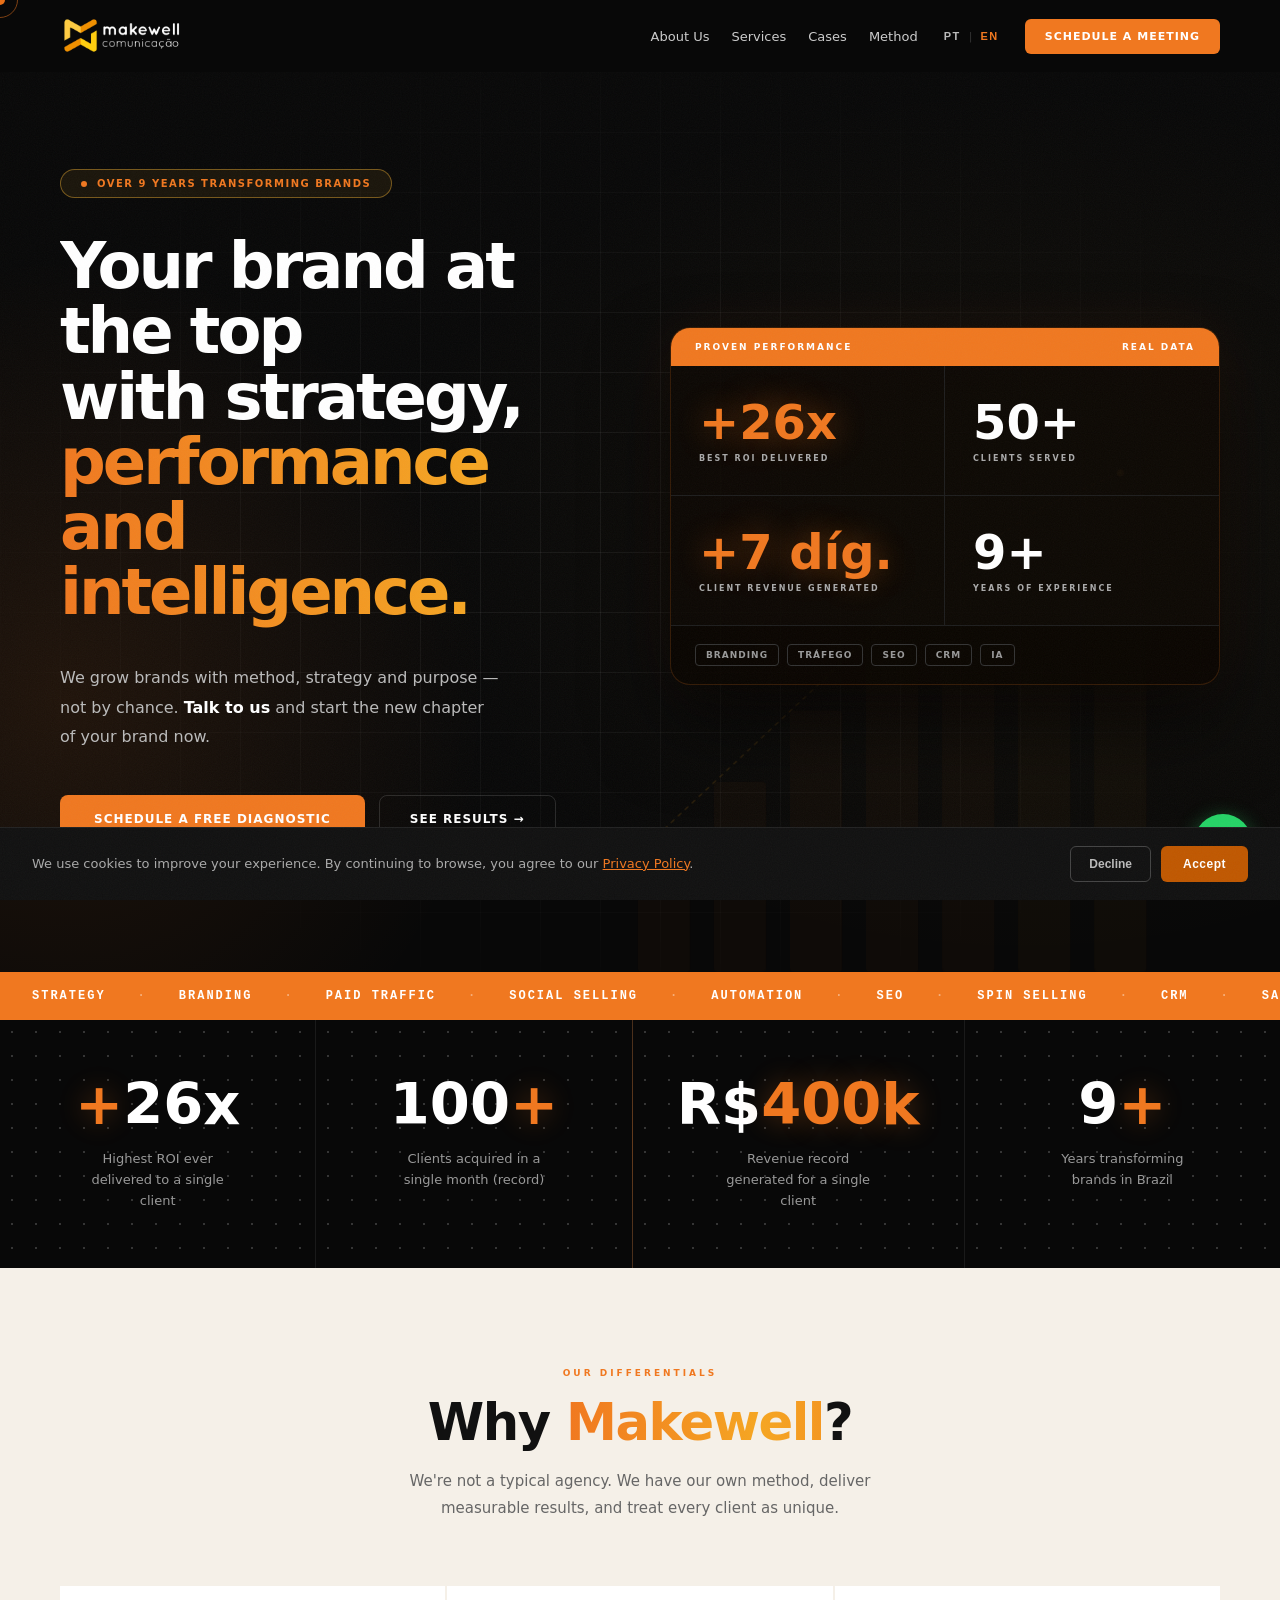
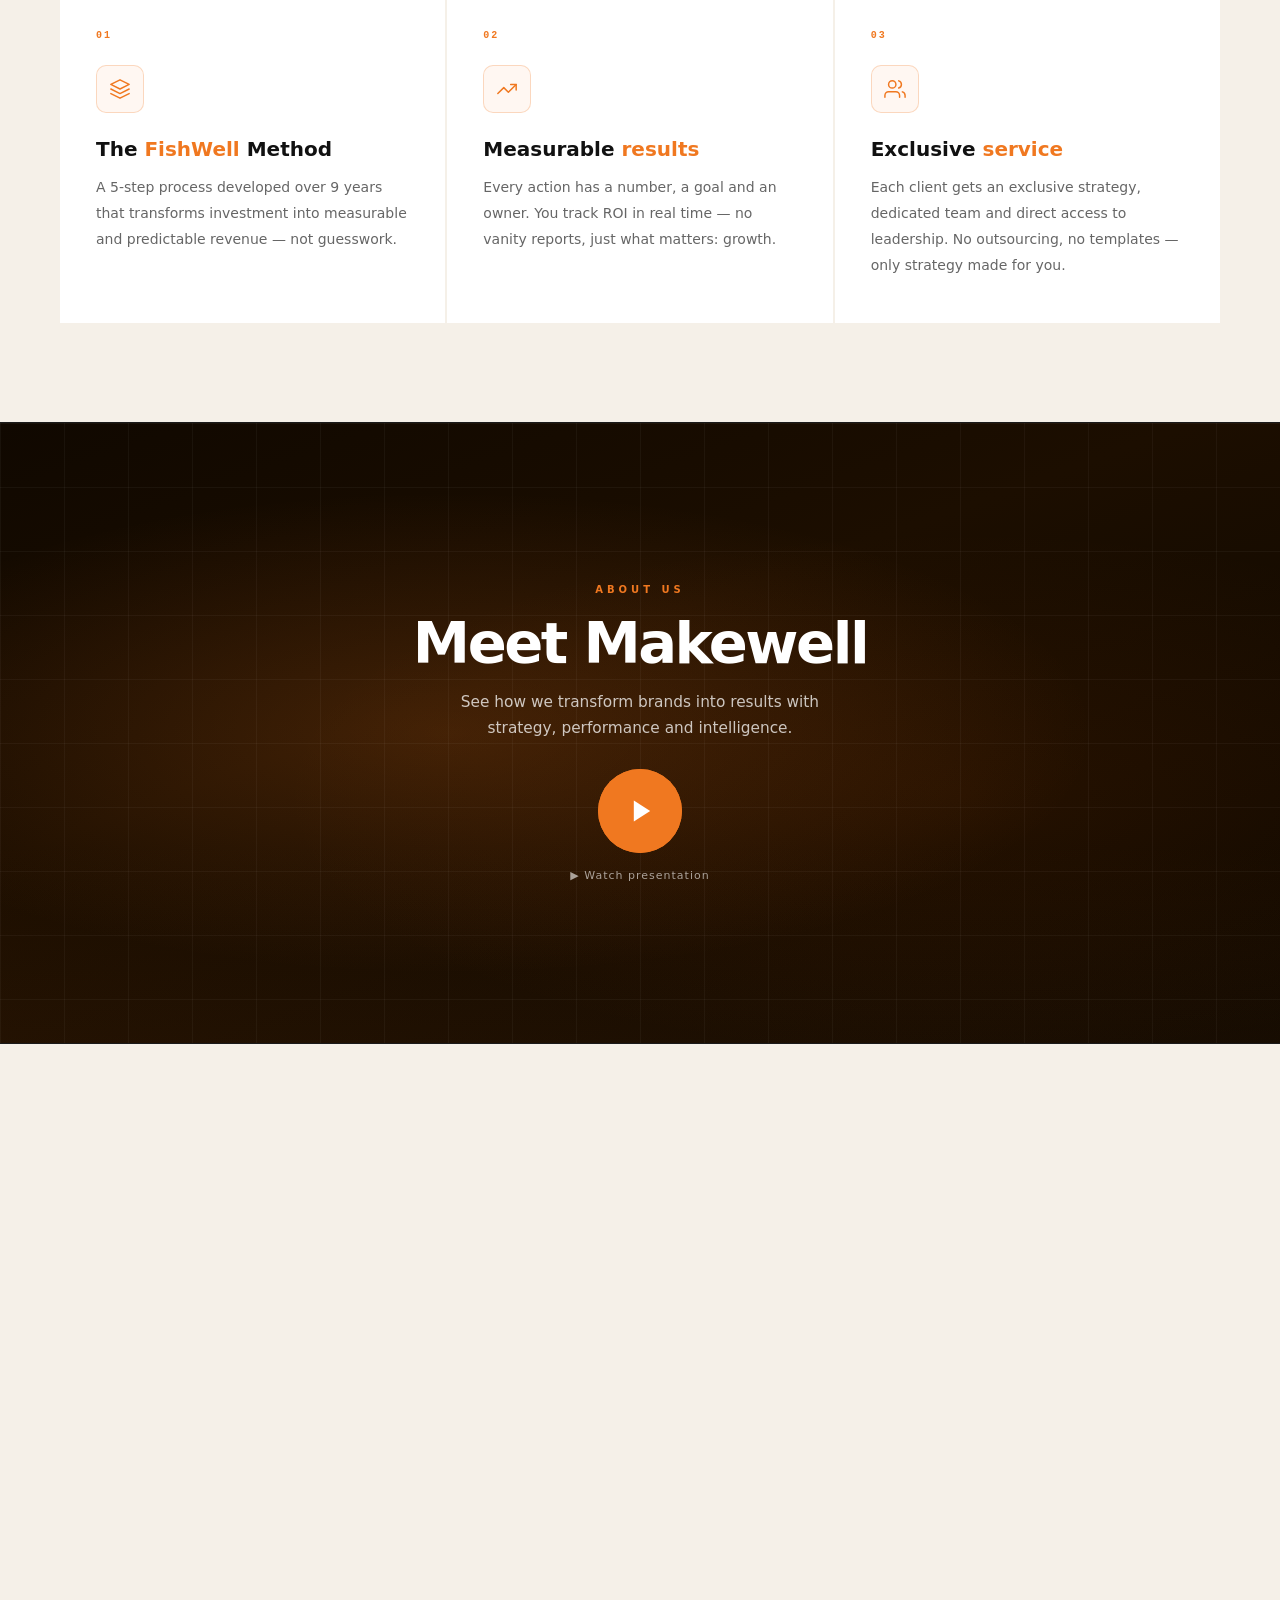
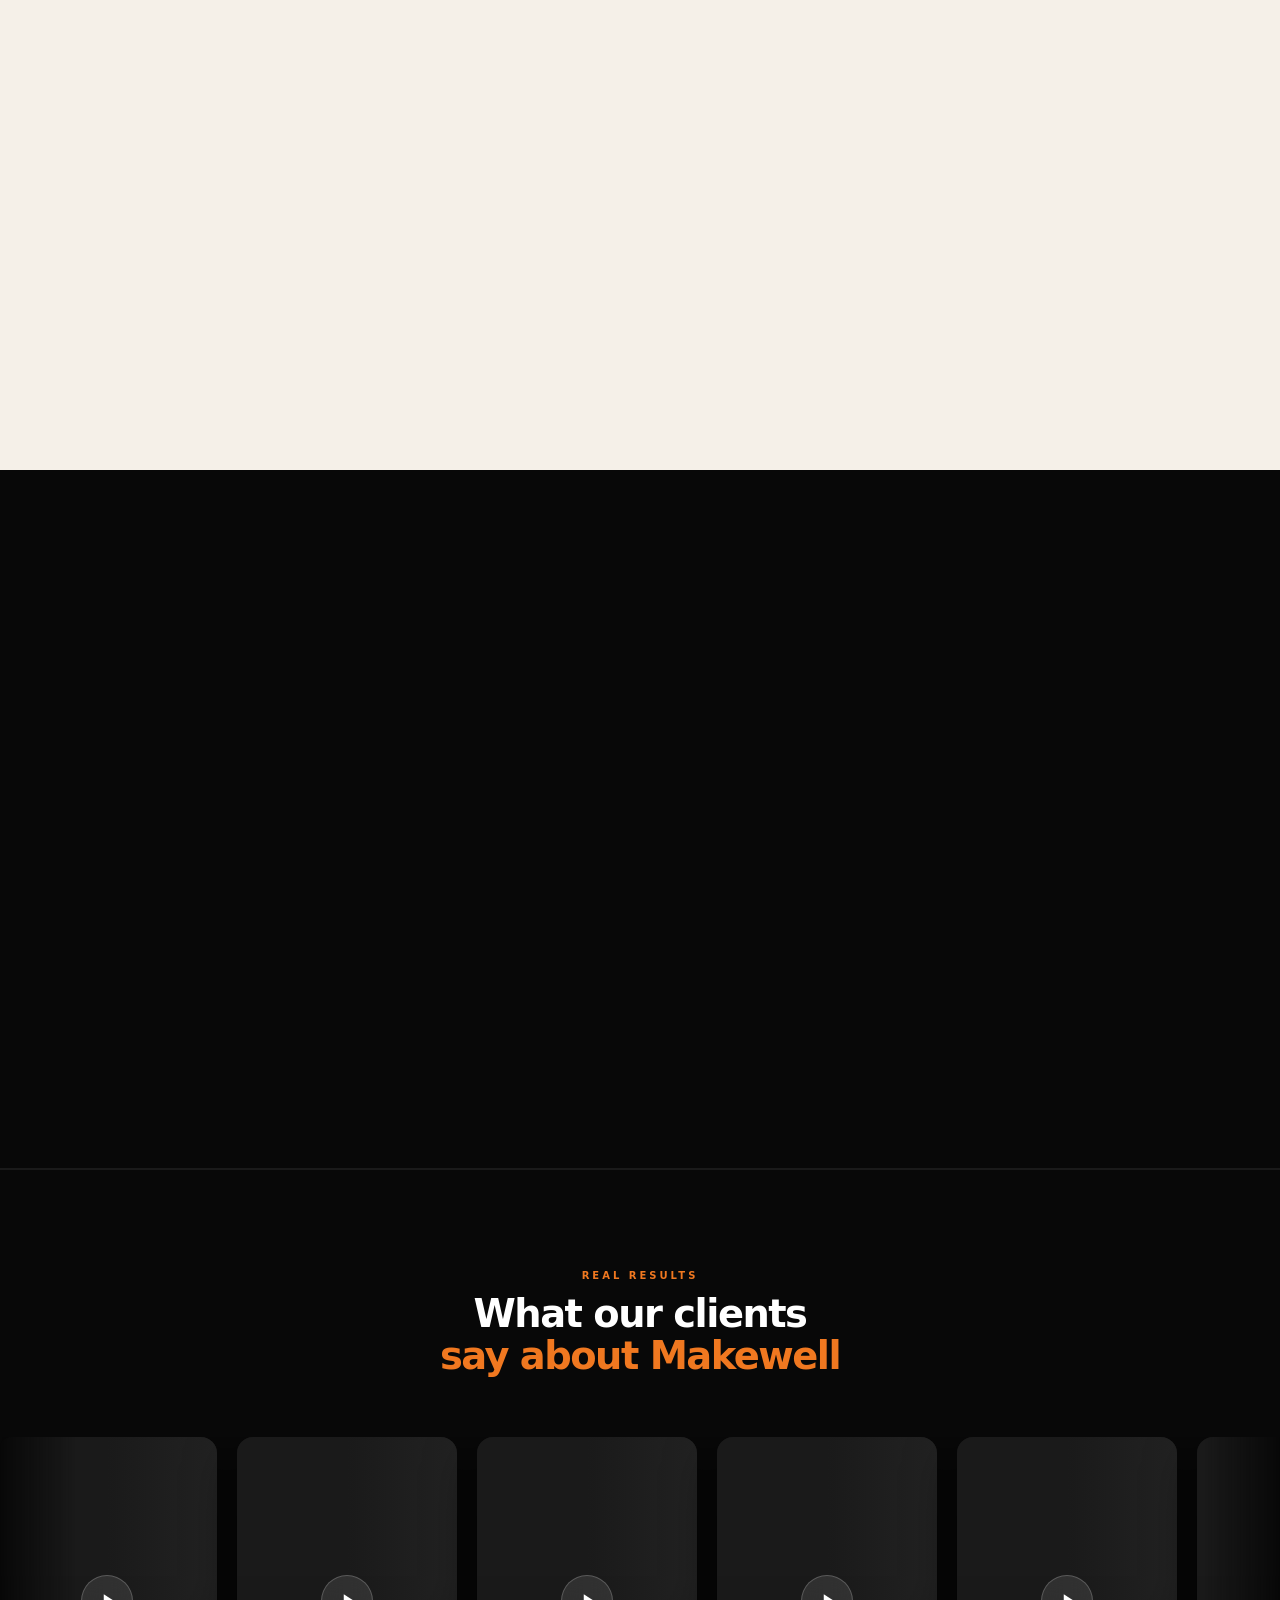
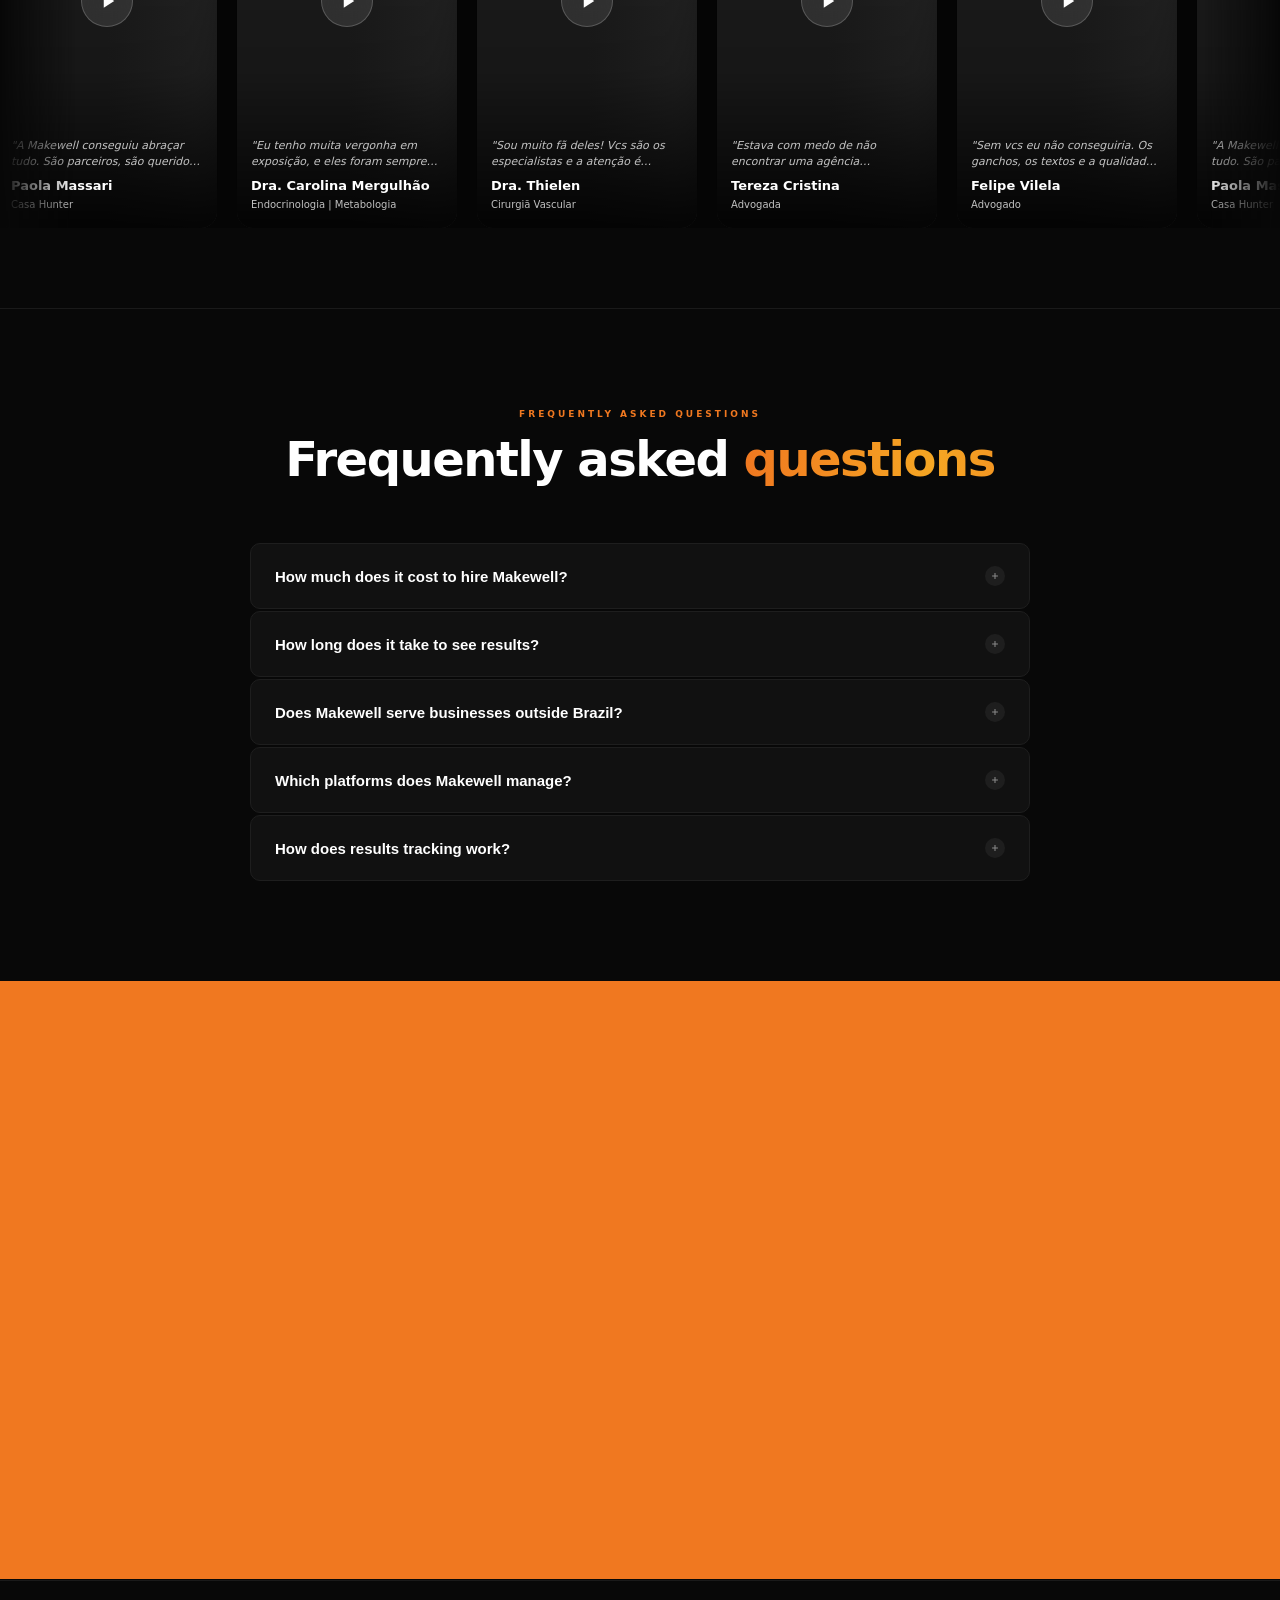
==== index.html @ fd913e81 "Minificar CSS e otimizar thumbnails YouTube - style.css minificado: 52KB → 43KB (-17%) - Thumbnails " ====
<!DOCTYPE html>
<html lang="pt-BR">
<head>
<meta charset="UTF-8">
<meta name="viewport" content="width=device-width, initial-scale=1.0, viewport-fit=cover">
<title>Makewell | Marketing Inteligente</title>
<link rel="icon" type="image/png" sizes="32x32" href="favicon-32.png">
<link rel="apple-touch-icon" sizes="180x180" href="apple-touch-icon.png">
<meta name="description" content="Makewell: agência de marketing digital em Maceió e São Paulo. Tráfego pago, branding, SEO e automação com método próprio e resultados comprovados.">
<meta name="keywords" content="agência de marketing digital, agência de marketing digital Maceió, agência de marketing digital São Paulo, tráfego pago, gestão de tráfego pago, gestão de redes sociais, gerenciamento de redes sociais, branding, identidade visual para empresa, SEO para empresas, otimização de sites para Google, criação de landing page, criação de site profissional, marketing digital para médicos, marketing digital para clínicas, marketing digital para advogados, marketing digital para pequenas empresas, gestão de Google Ads, gestão de Meta Ads, automação de marketing, agência de performance, inbound marketing, marketing de conteúdo, social selling, CRM, SPIN Selling, consultoria de marketing digital, contratar agência de marketing, agência de publicidade Maceió, marketing digital Alagoas, Makewell Comunicação">
<!-- Geo tags -->
<meta name="geo.region" content="BR-AL">
<meta name="geo.placename" content="Maceió, Alagoas">
<meta name="geo.position" content="-9.6658;-35.7350">
<meta name="ICBM" content="-9.6658, -35.7350">
<meta name="theme-color" content="#080808">
<meta name="color-scheme" content="dark">
<meta name="robots" content="index, follow">
<meta name="author" content="Makewell Comunicação">
<link rel="canonical" href="https://makewell.com.br/">
<link rel="alternate" hreflang="pt-BR" href="https://makewell.com.br/">
<link rel="alternate" hreflang="en" href="https://makewell.com.br/en/">
<link rel="alternate" hreflang="x-default" href="https://makewell.com.br/">
<link rel="sitemap" type="application/xml" href="/sitemap.xml">
<link rel="manifest" href="/manifest.json">
<link rel="preload" as="image" href="logo-white.webp" type="image/webp">
<link rel="preconnect" href="https://www.googletagmanager.com">
<link rel="preconnect" href="https://connect.facebook.net">
<link rel="preconnect" href="https://img.youtube.com" crossorigin>

<!-- Open Graph -->
<meta property="og:type" content="website">
<meta property="og:title" content="Makewell | Marketing Inteligente">
<meta property="og:description" content="A Makewell é a agência de marketing que combina estratégia, branding e performance para posicionar marcas com propósito. Quer levar sua marca para o próximo nível? Fale com a gente agora.">
<meta property="og:url" content="https://makewell.com.br/">
<meta property="og:image" content="https://makewell.com.br/og-image.webp">
<meta property="og:image:width" content="1200">
<meta property="og:image:height" content="630">
<meta property="og:site_name" content="Makewell Comunicação">
<meta property="og:locale" content="pt_BR">

<!-- Twitter Card -->
<meta name="twitter:card" content="summary_large_image">
<meta name="twitter:title" content="Makewell | Marketing Inteligente">
<meta name="twitter:description" content="A Makewell é a agência de marketing que combina estratégia, branding e performance para posicionar marcas com propósito. Fale com a gente agora.">
<meta name="twitter:image" content="https://makewell.com.br/og-image.webp">
<!-- Schema.org JSON-LD -->
<script type="application/ld+json">
{
  "@context": "https://schema.org",
  "@type": "MarketingAgency",
  "name": "Makewell Comunicação",
  "description": "Agência de marketing digital com mais de 9 anos transformando marcas com método, estratégia e propósito.",
  "url": "https://makewell.com.br/",
  "foundingDate": "2016",
  "areaServed": "BR",
  "address": [
    {
      "@type": "PostalAddress",
      "addressLocality": "Maceió",
      "addressRegion": "AL",
      "streetAddress": "R. Prof. Lourenço Peixoto, 36, Sala 04",
      "addressCountry": "BR"
    },
    {
      "@type": "PostalAddress",
      "addressLocality": "São Paulo",
      "addressRegion": "SP",
      "addressCountry": "BR"
    }
  ],
  "employee": [
    {
      "@type": "Person",
      "name": "Giuliana Castela",
      "jobTitle": "Diretora de Operação e Estratégia Criativa"
    },
    {
      "@type": "Person",
      "name": "Ismael Filho",
      "jobTitle": "Diretor de Vendas e Administrativo"
    }
  ],
  "serviceType": ["Branding", "Tráfego Pago", "SEO", "Social Selling", "Automação", "CRM", "SPIN Selling"],
  "telephone": "+55-82-99910-3246",
  "sameAs": [
    "https://www.instagram.com/makewellcomunicacao/",
    "https://www.facebook.com/makewellcomunicacao",
    "https://www.linkedin.com/company/makewell-comunicacao",
    "https://www.tiktok.com/@makewellcomunicacao"
  ],
  "hasOfferCatalog": {
    "@type": "OfferCatalog",
    "name": "Serviços de Marketing Digital",
    "itemListElement": [
      {
        "@type": "Offer",
        "itemOffered": {
          "@type": "Service",
          "name": "Gestão de Tráfego Pago",
          "description": "Gestão de Google Ads e Meta Ads com segmentação avançada para empresas em Maceió, Alagoas e São Paulo. Maximize ROI com campanhas otimizadas de tráfego pago."
        }
      },
      {
        "@type": "Offer",
        "itemOffered": {
          "@type": "Service",
          "name": "Branding e Identidade Visual",
          "description": "Criação de identidade visual, posicionamento estratégico de marca e design de autoridade para empresas que querem ser a primeira escolha do cliente."
        }
      },
      {
        "@type": "Offer",
        "itemOffered": {
          "@type": "Service",
          "name": "Gestão de Redes Sociais",
          "description": "Gerenciamento de redes sociais, criação de conteúdo magnético e social selling estruturado para transformar seguidores em clientes."
        }
      },
      {
        "@type": "Offer",
        "itemOffered": {
          "@type": "Service",
          "name": "SEO e Criação de Sites",
          "description": "Otimização de sites para Google, SEO técnico e on-page, criação de landing pages que convertem e sites profissionais para empresas em Maceió e São Paulo."
        }
      },
      {
        "@type": "Offer",
        "itemOffered": {
          "@type": "Service",
          "name": "Automação de Marketing e CRM",
          "description": "Automação de marketing com bots e IA, integração com CRM e funil de vendas estruturado para atender e qualificar leads 24 horas por dia."
        }
      },
      {
        "@type": "Offer",
        "itemOffered": {
          "@type": "Service",
          "name": "Marketing Digital para Médicos e Clínicas",
          "description": "Estratégias especializadas de marketing digital para médicos, clínicas e profissionais de saúde. Posicionamento, tráfego pago e gestão de redes sociais para área da saúde."
        }
      },
      {
        "@type": "Offer",
        "itemOffered": {
          "@type": "Service",
          "name": "Marketing Digital para Advogados",
          "description": "Marketing jurídico digital para advogados e escritórios de advocacia. Tráfego pago, SEO e posicionamento digital para o setor jurídico."
        }
      }
    ]
  }
}
</script>

<script type="application/ld+json">
{
  "@context": "https://schema.org",
  "@type": "BreadcrumbList",
  "itemListElement": [
    {
      "@type": "ListItem",
      "position": 1,
      "name": "Home",
      "item": "https://makewell.com.br/"
    }
  ]
}
</script>

<link rel="stylesheet" href="style.css">
</head>
<body>
<!-- Google Tag Manager (noscript) -->
<noscript><iframe src="https://www.googletagmanager.com/ns.html?id=GTM-NFGD8X8"
height="0" width="0" style="display:none;visibility:hidden"></iframe></noscript>
<!-- End Google Tag Manager (noscript) -->
<div id="progress-bar" aria-hidden="true"></div>
<button id="back-to-top" aria-label="Voltar ao topo">
  <svg viewBox="0 0 24 24"><polyline points="18 15 12 9 6 15"/></svg>
</button>
<div id="cookie-banner" role="region" aria-label="Aviso de cookies">
  <p data-i18n="cookieText">Usamos cookies para melhorar sua experiência. Ao continuar navegando, você concorda com nossa <a href="politica-de-privacidade.html">Política de Privacidade</a>.</p>
  <div class="cookie-btns">
    <button class="btn-cookie-decline" id="cookieDecline" data-i18n="cookieDecline">Recusar</button>
    <button class="btn-cookie-accept" id="cookieAccept" data-i18n="cookieAccept">Aceitar</button>
  </div>
</div>

<!-- Custom cursor (desktop only) -->
<div class="cursor" id="cursor" aria-hidden="true"></div>
<div class="cursor-ring" id="cursorRing" aria-hidden="true"></div>

<!-- ── NAV ── -->
<header>
  <nav id="nav" role="navigation" aria-label="Menu principal">
    <a href="/" class="nav-logo" aria-label="Makewell Comunicação — página inicial">
      <img src="logo-white.webp" alt="Makewell Comunicação" width="160" height="40" fetchpriority="high">
    </a>
    <div class="nav-right">
      <div class="nav-links" role="list">
        <a href="#porque" role="listitem" data-i18n="navAbout">Sobre Nós</a>
        <a href="#servicos" role="listitem" data-i18n="navServices">Serviços</a>
        <a href="#cases" role="listitem" data-i18n="navCases">Cases</a>
        <a href="#metodo" role="listitem" data-i18n="navMethod">Método</a>
      </div>
      <div id="lang-toggle" role="group" aria-label="Idioma / Language">
        <button class="lang-btn lang-btn--active" data-lang="pt" aria-pressed="true">PT</button>
        <span class="lang-sep" aria-hidden="true">|</span>
        <button class="lang-btn" data-lang="en" aria-pressed="false">EN</button>
      </div>
      <a href="https://wa.me/5582999103246?text=Olá!%20Quero%20agendar%20uma%20reunião%20com%20a%20Makewell." class="btn-nav" data-i18n="navCta" data-i18n-href="navCtaHref" aria-label="Agendar reunião" target="_blank" rel="noopener" onclick="fbq('track','Lead',{content_name:'Agendar Reunião'})">Agendar Reunião</a>
      <button class="hamburger" id="hamburger" aria-label="Abrir menu" aria-expanded="false" aria-controls="mobileMenu">
        <span></span><span></span><span></span>
      </button>
    </div>
  </nav>
  <div class="mobile-menu" id="mobileMenu" role="dialog" aria-label="Menu mobile">
    <a href="#porque" class="mobile-link"><span class="mn">01</span><span data-i18n="navAbout">Sobre Nós</span></a>
    <a href="#servicos" class="mobile-link"><span class="mn">02</span><span data-i18n="navServices">Serviços</span></a>
    <a href="#cases" class="mobile-link"><span class="mn">03</span><span data-i18n="navCases">Cases</span></a>
    <a href="#metodo" class="mobile-link"><span class="mn">04</span><span data-i18n="navMethod">Método</span></a>
    <div class="mobile-lang-toggle" role="group" aria-label="Idioma / Language">
      <button class="lang-btn lang-btn--active" data-lang="pt" aria-pressed="true">PT</button>
      <span class="lang-sep" aria-hidden="true">|</span>
      <button class="lang-btn" data-lang="en" aria-pressed="false">EN</button>
    </div>
    <a href="https://wa.me/5582999103246?text=Olá!%20Quero%20agendar%20um%20diagnóstico%20gratuito%20com%20a%20Makewell." class="btn-primary" data-i18n="mobileCta" data-i18n-href="mobileDiagHref" style="font-size:13px;padding:13px 28px;text-decoration:none;letter-spacing:.08em" target="_blank" rel="noopener" onclick="fbq('track','Lead',{content_name:'Agendar Diagnóstico Gratuito'})">Agendar Diagnóstico Gratuito</a>
  </div>
</header>

<!-- ── HERO ── -->
<main>
<section class="hero" aria-label="Agência de marketing digital em Maceió e São Paulo — estratégia, performance e inteligência">
  <div class="hero-bg" aria-hidden="true"></div>
  <div class="hero-grid" aria-hidden="true"></div>
  <div class="hero-particles" id="heroParticles" aria-hidden="true"></div>
  <div class="hero-splash" aria-hidden="true">
    <svg viewBox="0 0 560 420" fill="none" xmlns="http://www.w3.org/2000/svg" preserveAspectRatio="xMaxYMax meet">
      <!-- Barras ascendentes -->
      <rect class="sbar" x="20"  y="320" width="44" height="100" rx="3" fill="#F07820" style="--delay:0s"/>
      <rect class="sbar" x="84"  y="260" width="44" height="160" rx="3" fill="#F07820" style="--delay:.1s"/>
      <rect class="sbar" x="148" y="200" width="44" height="220" rx="3" fill="#F07820" style="--delay:.2s"/>
      <rect class="sbar" x="212" y="140" width="44" height="280" rx="3" fill="#F07820" style="--delay:.3s"/>
      <rect class="sbar" x="276" y="90"  width="44" height="330" rx="3" fill="#F07820" style="--delay:.4s"/>
      <rect class="sbar" x="340" y="46"  width="44" height="374" rx="3" fill="#F5A623" style="--delay:.5s"/>
      <rect class="sbar" x="404" y="10"  width="44" height="410" rx="3" fill="#F5A623" style="--delay:.6s"/>
      <!-- Linha de tendência -->
      <polyline points="42,300 106,240 170,180 234,120 298,70 362,28 426,0"
        stroke="#F5A623" stroke-width="1" stroke-dasharray="4 4" opacity="0.2"/>
      <!-- Ponto no topo -->
      <circle cx="426" cy="0" r="3" fill="#F5A623" opacity="0.4"/>
    </svg>
  </div>

  <div class="hero-left">
    <div class="hero-pill reveal">
      <span class="hero-pill-dot" aria-hidden="true"></span>
      <span data-i18n="heroPill">Há mais de 9 anos transformando marcas</span>
    </div>
    <h1 class="hero-h1 reveal" style="transition-delay:.1s" data-i18n="heroH1">
      Sua marca no topo<br>com estratégia,<br>
      <em>performance e<br>inteligência.</em>
    </h1>
    <p class="hero-p reveal" style="transition-delay:.2s" data-i18n="heroP">
      Fazemos marcas crescerem com método, estratégia e propósito, não por acaso. <strong style="color:#fff">Fale com a gente</strong> e comece agora o novo momento da sua marca.
    </p>
    <div class="hero-btns reveal" style="transition-delay:.3s">
      <a href="https://wa.me/5582999103246?text=Olá!%20Quero%20agendar%20um%20diagnóstico%20gratuito%20com%20a%20Makewell." class="btn-primary" data-i18n="heroCta1" data-i18n-href="heroDiagHref" target="_blank" rel="noopener" onclick="fbq('track','Lead',{content_name:'Agendar Diagnóstico Gratuito'})">Agendar Diagnóstico Gratuito</a>
      <a href="#cases" class="btn-outline" data-i18n="heroCta2">Ver Resultados →</a>
    </div>
  </div>

  <div class="hero-right reveal-right" style="transition-delay:.2s">
    <div class="hero-card" role="region" aria-label="Resultados comprovados">
      <div class="hero-card-header">
        <span data-i18n="heroCardTitle">Performance Comprovada</span>
        <span style="color:#fff" data-i18n="heroCardSub">Dados Reais</span>
      </div>
      <div class="hero-stats">
        <div class="hero-stat">
          <div class="hero-stat-value accent">+26x</div>
          <div class="hero-stat-label" data-i18n="heroStat1">Melhor ROI Gerado</div>
        </div>
        <div class="hero-stat">
          <div class="hero-stat-value">50+</div>
          <div class="hero-stat-label" data-i18n="heroStat2">Clientes Atendidos</div>
        </div>
        <div class="hero-stat">
          <div class="hero-stat-value accent">+7 díg.</div>
          <div class="hero-stat-label" data-i18n="heroStat3">Faturamento de Clientes</div>
        </div>
        <div class="hero-stat">
          <div class="hero-stat-value">9+</div>
          <div class="hero-stat-label" data-i18n="heroStat4">Anos de Experiência</div>
        </div>
      </div>
      <div class="hero-tag-bar" aria-label="Serviços">
        <span class="htag">Branding</span>
        <span class="htag">Tráfego</span>
        <span class="htag">SEO</span>
        <span class="htag">CRM</span>
        <span class="htag">IA</span>
      </div>
    </div>
  </div>
</section>

<!-- ── TICKER ── -->
<div class="ticker" aria-hidden="true">
  <div class="ticker-track" id="tickerTrack">
    <span class="ticker-item" data-i18n="ticker1">Estratégia</span><span class="ticker-item ticker-sep">·</span>
    <span class="ticker-item" data-i18n="ticker2">Branding</span><span class="ticker-item ticker-sep">·</span>
    <span class="ticker-item" data-i18n="ticker3">Tráfego Pago</span><span class="ticker-item ticker-sep">·</span>
    <span class="ticker-item" data-i18n="ticker4">Social Selling</span><span class="ticker-item ticker-sep">·</span>
    <span class="ticker-item" data-i18n="ticker5">Automação</span><span class="ticker-item ticker-sep">·</span>
    <span class="ticker-item" data-i18n="ticker6">SEO</span><span class="ticker-item ticker-sep">·</span>
    <span class="ticker-item" data-i18n="ticker7">SPIN Selling</span><span class="ticker-item ticker-sep">·</span>
    <span class="ticker-item" data-i18n="ticker8">CRM</span><span class="ticker-item ticker-sep">·</span>
    <span class="ticker-item" data-i18n="ticker9">Funil de Vendas</span><span class="ticker-item ticker-sep">·</span>
    <span class="ticker-item" data-i18n="ticker10">Posicionamento</span><span class="ticker-item ticker-sep">·</span>
    <span class="ticker-item">Estratégia</span><span class="ticker-item ticker-sep">·</span>
    <span class="ticker-item">Branding</span><span class="ticker-item ticker-sep">·</span>
    <span class="ticker-item">Tráfego Pago</span><span class="ticker-item ticker-sep">·</span>
    <span class="ticker-item">Social Selling</span><span class="ticker-item ticker-sep">·</span>
    <span class="ticker-item">Automação</span><span class="ticker-item ticker-sep">·</span>
    <span class="ticker-item">SEO</span><span class="ticker-item ticker-sep">·</span>
    <span class="ticker-item">SPIN Selling</span><span class="ticker-item ticker-sep">·</span>
    <span class="ticker-item">CRM</span><span class="ticker-item ticker-sep">·</span>
    <span class="ticker-item">Funil de Vendas</span><span class="ticker-item ticker-sep">·</span>
    <span class="ticker-item">Posicionamento</span><span class="ticker-item ticker-sep">·</span>
  </div>
</div>

<!-- ── NUMBERS ── -->
<section class="numbers" aria-label="Números e resultados">
  <div class="number-item reveal">
    <div class="number-value" data-prefix="+" data-target="26" data-suffix="x"><span class="accent">+</span>26x</div>
    <div class="number-desc" data-i18n="numDesc1">ROI mais alto já entregue para um único cliente</div>
  </div>
  <div class="number-item reveal" style="transition-delay:.1s">
    <div class="number-value" data-prefix="" data-target="100" data-suffix="+">100<span class="accent">+</span></div>
    <div class="number-desc" data-i18n="numDesc2">Clientes captados em um único mês (recorde)</div>
  </div>
  <div class="number-item reveal" style="transition-delay:.2s">
    <div class="number-value" data-prefix="R$" data-target="400" data-suffix="k">R$<span class="accent">400k</span></div>
    <div class="number-desc" data-i18n="numDesc3">Recorde de faturamento gerado para um único cliente</div>
  </div>
  <div class="number-item reveal" style="transition-delay:.3s">
    <div class="number-value" data-prefix="" data-target="9" data-suffix="+">9<span class="accent">+</span></div>
    <div class="number-desc" data-i18n="numDesc4">Anos transformando marcas no Brasil</div>
  </div>
</section>

<!-- ── POR QUE A MAKEWELL ── -->
<section class="porque" id="porque" aria-labelledby="porque-title">
  <div class="porque-header">
    <div class="tag reveal" data-i18n="whyTag">NOSSO DIFERENCIAL</div>
    <h2 class="porque-h2 reveal" id="porque-title" style="transition-delay:.1s" data-i18n="whyH2">Por que a <span class="gold">Makewell</span>?</h2>
    <p class="porque-sub reveal" style="transition-delay:.2s" data-i18n="whySub">Não somos uma agência comum. Temos método próprio, entregamos resultado mensurável e tratamos cada cliente como único.</p>
  </div>
  <div class="porque-grid">
    <article class="porque-card reveal">
      <div class="porque-card-num">01</div>
      <div class="porque-icon" aria-hidden="true">
        <svg viewBox="0 0 24 24" fill="none" stroke="currentColor" stroke-width="1.6" stroke-linecap="round" stroke-linejoin="round"><path d="M12 2L2 7l10 5 10-5-10-5z"/><path d="M2 17l10 5 10-5"/><path d="M2 12l10 5 10-5"/></svg>
      </div>
      <h3 class="porque-title" data-i18n="whyCard1Title">Método <span>FishWell</span></h3>
      <p class="porque-desc" data-i18n="whyCard1Desc">Um processo de 5 etapas desenvolvido ao longo de 9 anos que transforma investimento em receita mensurável e previsível — não em achismo.</p>
    </article>
    <article class="porque-card reveal" style="transition-delay:.1s">
      <div class="porque-card-num">02</div>
      <div class="porque-icon" aria-hidden="true">
        <svg viewBox="0 0 24 24" fill="none" stroke="currentColor" stroke-width="1.6" stroke-linecap="round" stroke-linejoin="round"><polyline points="22 7 13.5 15.5 8.5 10.5 2 17"/><polyline points="16 7 22 7 22 13"/></svg>
      </div>
      <h3 class="porque-title" data-i18n="whyCard2Title">Resultado <span>mensurável</span></h3>
      <p class="porque-desc" data-i18n="whyCard2Desc">Cada ação tem número, meta e responsável. Você acompanha o ROI em tempo real — sem relatório de vaidade, só o que importa: crescimento.</p>
    </article>
    <article class="porque-card reveal" style="transition-delay:.2s">
      <div class="porque-card-num">03</div>
      <div class="porque-icon" aria-hidden="true">
        <svg viewBox="0 0 24 24" fill="none" stroke="currentColor" stroke-width="1.6" stroke-linecap="round" stroke-linejoin="round"><path d="M17 21v-2a4 4 0 0 0-4-4H5a4 4 0 0 0-4 4v2"/><circle cx="9" cy="7" r="4"/><path d="M23 21v-2a4 4 0 0 0-3-3.87"/><path d="M16 3.13a4 4 0 0 1 0 7.75"/></svg>
      </div>
      <h3 class="porque-title" data-i18n="whyCard3Title">Atendimento <span>exclusivo</span></h3>
      <p class="porque-desc" data-i18n="whyCard3Desc">Cada cliente tem estratégia exclusiva, time dedicado e acesso direto à liderança. Sem terceirização, sem template — só estratégia feita para você.</p>
    </article>
  </div>
</section>

<!-- ── VÍDEO INSTITUCIONAL ── -->
<section class="inst-section" id="institucional" aria-labelledby="inst-title">
  <div class="inst-cinema" id="instCinema">
    <div class="inst-cinema-grid" aria-hidden="true"></div>
    <div class="inst-cinema-lines" aria-hidden="true"></div>
    <div class="inst-cinema-content">
      <p class="inst-cinema-label reveal" data-i18n="instLabel">Institucional</p>
      <h2 class="inst-cinema-title reveal" id="inst-title" style="transition-delay:.1s" data-i18n="instTitle">Conheça a Makewell</h2>
      <p class="inst-cinema-sub reveal" style="transition-delay:.2s" data-i18n="instSub">Saiba como transformamos marcas em resultados com estratégia, performance e inteligência.</p>
      <button class="inst-play-btn reveal" id="instPlayBtn" aria-label="Assistir vídeo institucional" style="transition-delay:.3s">
        <svg viewBox="0 0 24 24"><polygon points="5,3 19,12 5,21"/></svg>
      </button>
      <span class="inst-duration" data-i18n="instDuration">▶ Assistir apresentação</span>
    </div>
  </div>
</section>

<!-- Modal institucional -->
<div class="inst-modal" id="instModal" role="dialog" aria-modal="true" aria-label="Vídeo institucional Makewell">
  <div class="inst-modal-inner">
    <button class="inst-modal-close" id="instModalClose" aria-label="Fechar">✕</button>
    <div class="inst-modal-video-wrap">
      <iframe id="instModalVideo" src="" frameborder="0" allow="autoplay; fullscreen; picture-in-picture" allowfullscreen title="Makewell Comunicação — Vídeo Institucional"></iframe>
    </div>
  </div>
</div>

<!-- ── MÉTODO ── -->
<section class="metodo" id="metodo" aria-labelledby="metodo-title">
  <div class="metodo-header">
    <div>
      <div class="tag reveal" data-i18n="methodTag">NOSSO DIFERENCIAL</div>
      <h2 class="metodo-h2 reveal" id="metodo-title" style="transition-delay:.1s" data-i18n="methodH2">Método <span class="gold">FishWell</span></h2>
    </div>
    <div class="metodo-right reveal-right">
      <p class="metodo-sub" data-i18n="methodSub">Como transformamos investimento em receita mensurável e previsível</p>
    </div>
  </div>
  <div class="metodo-steps" role="list">
    <article class="step reveal" role="listitem" style="transition-delay:.05s">
      <div class="step-num">01</div>
      <h3 class="step-title" data-i18n="step1Title">Diagnóstico</h3>
      <p class="step-desc" data-i18n="step1Desc">Mapeamento de oportunidades reais de crescimento</p>
    </article>
    <article class="step reveal" role="listitem" style="transition-delay:.1s">
      <div class="step-num">02</div>
      <h3 class="step-title" data-i18n="step2Title">Planejamento</h3>
      <p class="step-desc" data-i18n="step2Desc">Posicionamento preciso junto ao público-alvo ideal</p>
    </article>
    <article class="step reveal" role="listitem" style="transition-delay:.15s">
      <div class="step-num">03</div>
      <h3 class="step-title" data-i18n="step3Title">Comunicação</h3>
      <p class="step-desc" data-i18n="step3Desc">Criativos, conteúdo e linguagem que converte</p>
    </article>
    <article class="step reveal" role="listitem" style="transition-delay:.2s">
      <div class="step-num">04</div>
      <h3 class="step-title" data-i18n="step4Title">Investimento</h3>
      <p class="step-desc" data-i18n="step4Desc">Inteligência de risco, conversão e vendas</p>
    </article>
    <article class="step reveal" role="listitem" style="transition-delay:.25s">
      <div class="step-num">05</div>
      <h3 class="step-title" data-i18n="step5Title">Mensuração</h3>
      <p class="step-desc" data-i18n="step5Desc">Dados, performance e crescimento contínuo</p>
    </article>
  </div>
</section>

<!-- ── SERVIÇOS ── -->
<section class="services" id="servicos" aria-labelledby="services-title" aria-description="Serviços de tráfego pago, gestão de redes sociais, branding, SEO, automação de marketing e CRM para empresas em Maceió, Alagoas e São Paulo">
  <div class="services-header">
    <div class="tag reveal" data-i18n="svcTag">O QUE FAZEMOS</div>
    <h2 class="services-h2 reveal" id="services-title" style="transition-delay:.1s" data-i18n="svcH2">Posicionamento + Social + <span class="gold">Tráfego</span></h2>
  </div>
  <div class="services-grid">
    <article class="service-card reveal">
      <div class="service-icon" aria-hidden="true">
        <svg viewBox="0 0 24 24"><circle cx="12" cy="12" r="9"/><circle cx="12" cy="12" r="5"/><circle cx="12" cy="12" r="1" fill="var(--gold)" stroke="none"/><line x1="12" y1="2" x2="12" y2="4"/><line x1="12" y1="20" x2="12" y2="22"/><line x1="2" y1="12" x2="4" y2="12"/><line x1="20" y1="12" x2="22" y2="12"/></svg>
      </div>
      <div class="service-tag" data-i18n="svc1Tag">Branding</div>
      <h3 class="service-title" data-i18n="svc1Title">Torne sua marca a primeira escolha</h3>
      <p class="service-desc" data-i18n="svc1Desc">Construímos um posicionamento forte, uma identidade visual que transmite autoridade e mensagens que conectam com quem decide comprar.</p>
      <ul class="service-list" aria-label="Entregáveis de Branding">
        <li data-i18n="svc1Li1">Posicionamento estratégico</li>
        <li data-i18n="svc1Li2">Identidade visual de autoridade</li>
        <li data-i18n="svc1Li3">Mensagens que convertem</li>
      </ul>
    </article>
    <article class="service-card reveal" style="transition-delay:.05s">
      <div class="service-icon" aria-hidden="true">
        <svg viewBox="0 0 24 24"><path d="M18 20V10"/><path d="M12 20V4"/><path d="M6 20v-6"/></svg>
      </div>
      <div class="service-tag" data-i18n="svc2Tag">Social + Conteúdo</div>
      <h3 class="service-title" data-i18n="svc2Title">Transforme audiência em clientes reais</h3>
      <p class="service-desc" data-i18n="svc2Desc">Conteúdo magnético, Social Selling estruturado e gestão de tráfego para transformar seguidores em clientes com consistência.</p>
      <ul class="service-list" aria-label="Entregáveis de Social">
        <li data-i18n="svc2Li1">Conteúdo magnético</li>
        <li data-i18n="svc2Li2">Social Selling estruturado</li>
        <li data-i18n="svc2Li3">Gestão de tráfego segmentado</li>
      </ul>
    </article>
    <article class="service-card reveal" style="transition-delay:.1s">
      <div class="service-icon" aria-hidden="true">
        <svg viewBox="0 0 24 24"><polyline points="22 7 13.5 15.5 8.5 10.5 2 17"/><polyline points="16 7 22 7 22 13"/></svg>
      </div>
      <div class="service-tag" data-i18n="svc3Tag">Tráfego Pago</div>
      <h3 class="service-title" data-i18n="svc3Title">Apareça para quem está pronto para comprar</h3>
      <p class="service-desc" data-i18n="svc3Desc">Google Ads e Meta Ads com segmentação avançada e otimização contínua para maximizar conversões e ROI.</p>
      <ul class="service-list" aria-label="Entregáveis de Tráfego Pago">
        <li data-i18n="svc3Li1">Google Ads &amp; Meta Ads</li>
        <li data-i18n="svc3Li2">Segmentação avançada</li>
        <li data-i18n="svc3Li3">Otimização contínua de ROI</li>
      </ul>
    </article>
    <article class="service-card reveal" style="transition-delay:.15s">
      <div class="service-icon" aria-hidden="true">
        <svg viewBox="0 0 24 24"><path d="M17 21v-2a4 4 0 0 0-4-4H5a4 4 0 0 0-4 4v2"/><circle cx="9" cy="7" r="4"/><path d="M23 21v-2a4 4 0 0 0-3-3.87"/><path d="M16 3.13a4 4 0 0 1 0 7.75"/></svg>
      </div>
      <div class="service-tag" data-i18n="svc4Tag">Vendas + CRM</div>
      <h3 class="service-title" data-i18n="svc4Title">Venda mais com o mesmo volume de leads</h3>
      <p class="service-desc" data-i18n="svc4Desc">Treinamento em SPIN Selling, processo comercial estruturado e CRM integrado para um funil de vendas eficiente e previsível.</p>
      <ul class="service-list" aria-label="Entregáveis de Vendas">
        <li data-i18n="svc4Li1">Treinamento SPIN Selling</li>
        <li data-i18n="svc4Li2">Processo comercial estruturado</li>
        <li data-i18n="svc4Li3">CRM e automação integrados</li>
      </ul>
    </article>
    <article class="service-card reveal" style="transition-delay:.2s">
      <div class="service-icon" aria-hidden="true">
        <svg viewBox="0 0 24 24"><circle cx="11" cy="11" r="8"/><line x1="21" y1="21" x2="16.65" y2="16.65"/></svg>
      </div>
      <div class="service-tag" data-i18n="svc5Tag">SEO + Site</div>
      <h3 class="service-title" data-i18n="svc5Title">Seja encontrado por quem já quer comprar</h3>
      <p class="service-desc" data-i18n="svc5Desc">Sites estratégicos otimizados para busca orgânica, landing pages que convertem e design que gera credibilidade e autoridade.</p>
      <ul class="service-list" aria-label="Entregáveis de SEO">
        <li data-i18n="svc5Li1">SEO avançado</li>
        <li data-i18n="svc5Li2">Landing pages que convertem</li>
        <li data-i18n="svc5Li3">Design de autoridade</li>
      </ul>
    </article>
    <article class="service-card reveal" style="transition-delay:.25s">
      <div class="service-icon" aria-hidden="true">
        <svg viewBox="0 0 24 24"><rect x="2" y="7" width="20" height="14" rx="2"/><path d="M16 7V5a2 2 0 0 0-2-2h-4a2 2 0 0 0-2 2v2"/><line x1="12" y1="12" x2="12" y2="12.01" stroke-width="3"/><path d="M8 12h.01M16 12h.01M8 16h8"/></svg>
      </div>
      <div class="service-tag" data-i18n="svc6Tag">Automação + IA</div>
      <h3 class="service-title" data-i18n="svc6Title">Atenda e qualifique leads 24h por dia</h3>
      <p class="service-desc" data-i18n="svc6Desc">Bots e IA para responder, qualificar e nutrir leads com velocidade. Cada oportunidade capturada, cada cliente atendido na hora certa.</p>
      <ul class="service-list" aria-label="Entregáveis de Automação">
        <li data-i18n="svc6Li1">Bots e IA 24/7</li>
        <li data-i18n="svc6Li2">Qualificação automática</li>
        <li data-i18n="svc6Li3">Funil de vendas eficiente</li>
      </ul>
    </article>
  </div>
</section>

<!-- ── CASES ── -->
<section class="cases" id="cases" aria-labelledby="cases-title">
  <div class="cases-header">
    <div>
      <div class="tag reveal" data-i18n="casesTag">QUANDO O MARKETING FUNCIONA</div>
      <h2 class="cases-h2 reveal" id="cases-title" style="transition-delay:.1s" data-i18n="casesH2">Resultados que os <span class="gold">números provam</span></h2>
    </div>
    <button class="btn-outline-dark reveal-right" data-i18n="casesViewAll">Ver todos os cases →</button>
  </div>
  <div class="cases-grid">
    <article class="case-card reveal-left">
      <div class="case-header">
        <span class="case-sector" data-i18n="caseSector1">Jurídico</span>
        <span class="case-roi">ROI +26x</span>
      </div>
      <div class="case-body">
        <h3 class="case-title">Dr. Felipe Vilela</h3>
        <p class="case-sub" data-i18n="caseSub">Posicionamento + Social + Tráfego</p>
        <div class="case-metrics" role="list" aria-label="Métricas do case jurídico">
          <div class="case-metric" role="listitem">
            <div class="case-metric-value accent">+26x</div>
            <div class="case-metric-label">ROI</div>
          </div>
          <div class="case-metric" role="listitem">
            <div class="case-metric-value">100+</div>
            <div class="case-metric-label" data-i18n="caseMetricClients">Clientes/mês</div>
          </div>
          <div class="case-metric" role="listitem">
            <div class="case-metric-value">400k</div>
            <div class="case-metric-label" data-i18n="caseMetricRevenue">Faturamento</div>
          </div>
        </div>
        <blockquote class="case-quote">
          <p>"Sem vcs eu não conseguiria. Os ganchos, os textos e a qualidade de gravação e edição"</p>
          <cite>Felipe Vilela — Advogado</cite>
        </blockquote>
      </div>
    </article>
    <article class="case-card reveal-right">
      <div class="case-header">
        <span class="case-sector" data-i18n="caseSector2">Saúde</span>
        <span class="case-roi">ROI +20x</span>
      </div>
      <div class="case-body">
        <h3 class="case-title">Dra. Thielen</h3>
        <p class="case-sub" data-i18n="caseSub">Posicionamento + Social + Tráfego</p>
        <div class="case-metrics" role="list" aria-label="Métricas do case saúde">
          <div class="case-metric" role="listitem">
            <div class="case-metric-value accent">+20x</div>
            <div class="case-metric-label">ROI</div>
          </div>
          <div class="case-metric" role="listitem">
            <div class="case-metric-value">39+</div>
            <div class="case-metric-label" data-i18n="caseMetricClients">Clientes/mês</div>
          </div>
          <div class="case-metric" role="listitem">
            <div class="case-metric-value">100k</div>
            <div class="case-metric-label" data-i18n="caseMetricRevenue">Faturamento</div>
          </div>
        </div>
        <blockquote class="case-quote">
          <p>"Sou muito fã deles!! Vcs são os especialistas e a atenção é incomparável"</p>
          <cite>Dra. Thielen — Médica Vascular</cite>
        </blockquote>
      </div>
    </article>
  </div>
  <div class="cases-cta reveal">
    <div class="cases-cta-text">
      <div class="tag" data-i18n="casesNextTag">próximo case</div>
      <strong data-i18n="casesNextText">A próxima história de sucesso <em>pode ser a sua.</em></strong>
    </div>
    <a href="https://wa.me/5582999103246?text=Olá!%20Quero%20resultados%20como%20os%20cases%20da%20Makewell." class="btn-primary" data-i18n="casesCtaBtn" data-i18n-href="casesCtaHref" target="_blank" rel="noopener" onclick="fbq('track','Lead',{content_name:'Quero Resultados Assim'})">Quero Resultados Assim</a>
  </div>
</section>

<!-- ── SOBRE ── -->
<section class="about" id="sobre" aria-labelledby="about-title">
  <div>
    <div class="tag reveal" data-i18n="aboutTag">QUEM LIDERA</div>
    <h2 class="about-h2 reveal" id="about-title" style="transition-delay:.1s" data-i18n="aboutH2">Há mais de <span class="gold">9 anos</span> transformando negócios</h2>
    <p class="about-p reveal" style="transition-delay:.15s" data-i18n="aboutP">A Makewell nasceu com um propósito claro: transformar negócios em marcas com alma, direção e propósito. Com estratégia, performance e branding de alto nível, impulsionamos empresas em todo o Brasil.</p>
    <blockquote class="about-quote reveal" style="transition-delay:.2s" data-i18n="aboutQuote">
      <p>"Não criamos marcas apenas para vender mais. Criamos marcas que significam algo — para o mercado, para os clientes e para quem as constrói."</p>
    </blockquote>
  </div>
  <div class="reveal-right" style="transition-delay:.15s">
    <div class="team">
      <div class="team-card reveal">
        <div class="team-avatar">
          <img src="giuliana.webp" alt="Giuliana Castela, Diretora de Operação e Estratégia Criativa da Makewell Comunicação" width="110" height="110" loading="lazy">
        </div>
        <div>
          <div class="team-name">Giuliana Castela</div>
          <div class="team-role" data-i18n="teamRole1">Diretora de Operação e Estratégia Criativa</div>
        </div>
      </div>
      <div class="team-card reveal" style="transition-delay:.1s">
        <div class="team-avatar">
          <img src="ismael.webp" alt="Ismael Filho, Diretor de Vendas e Administrativo da Makewell Comunicação" width="110" height="110" loading="lazy">
        </div>
        <div>
          <div class="team-name">Ismael Filho</div>
          <div class="team-role" data-i18n="teamRole2">Diretor de Vendas e Administrativo</div>
        </div>
      </div>
    </div>
    <div class="about-stats reveal" aria-label="Estatísticas da empresa" style="transition-delay:.2s">
      <div class="about-stat">
        <div class="about-stat-val">9+</div>
        <div class="about-stat-label" data-i18n="aboutStatYears">Anos</div>
      </div>
      <div class="about-stat">
        <div class="about-stat-val" style="font-size:20px;color:#fff" data-i18n="aboutStatBrazil">Brasil</div>
        <div class="about-stat-label" data-i18n="aboutStatNational">Nacional</div>
      </div>
      <div class="about-stat">
        <div class="about-stat-val" style="font-size:20px;color:#fff">AL+SP</div>
        <div class="about-stat-label" data-i18n="aboutStatOffices">Sedes</div>
      </div>
    </div>
  </div>
</section>

<!-- ── DEPOIMENTOS ── -->
<section class="depo-section" aria-labelledby="depo-title">
  <div class="depo-header">
    <p class="depo-label reveal" data-i18n="depoLabel">Resultados Reais</p>
    <h2 class="depo-title reveal" id="depo-title" style="transition-delay:.1s" data-i18n="depoH2">O que nossos clientes<br><span>dizem sobre a Makewell</span></h2>
  </div>

  <div class="depo-marquee-wrap reveal">
    <div class="depo-marquee" id="depoMarquee">

      <div class="reel-card" data-name="Paola Massari" data-role="Casa Hunter" data-src="https://www.youtube.com/shorts/JRrnKGNk-UE">
        <div class="reel-card-video">
          <img src="https://img.youtube.com/vi/JRrnKGNk-UE/mqdefault.webp" alt="Paola Massari" width="480" height="360" loading="lazy" style="position:absolute;inset:0;width:100%;height:100%;object-fit:cover;">
          <div class="reel-card-overlay"></div>
          <div class="reel-card-play"><svg viewBox="0 0 24 24"><polygon points="5,3 19,12 5,21"/></svg></div>
          <div class="reel-card-info">
            <div class="reel-card-quote">"A Makewell conseguiu abraçar tudo. São parceiros, são queridos, são muito emotivos com a nossa causa"</div>
            <div class="reel-card-name">Paola Massari</div><div class="reel-card-role">Casa Hunter</div>
          </div>
        </div>
      </div>

      <div class="reel-card" data-name="Dra. Carolina Mergulhão" data-role="Endocrinologia | Metabologia" data-src="https://www.youtube.com/shorts/PoBa9wS9rYM">
        <div class="reel-card-video">
          <img src="https://img.youtube.com/vi/PoBa9wS9rYM/mqdefault.webp" alt="Dra. Carolina Mergulhão" width="480" height="360" loading="lazy" style="position:absolute;inset:0;width:100%;height:100%;object-fit:cover;">
          <div class="reel-card-overlay"></div>
          <div class="reel-card-play"><svg viewBox="0 0 24 24"><polygon points="5,3 19,12 5,21"/></svg></div>
          <div class="reel-card-info">
            <div class="reel-card-quote">"Eu tenho muita vergonha em exposição, e eles foram sempre muito excelentes e carinhosos"</div>
            <div class="reel-card-name">Dra. Carolina Mergulhão</div><div class="reel-card-role">Endocrinologia | Metabologia</div>
          </div>
        </div>
      </div>

      <div class="reel-card" data-name="Dra. Thielen" data-role="Cirurgiã Vascular" data-src="https://www.youtube.com/shorts/SjXs-_mmDxI">
        <div class="reel-card-video">
          <img src="https://img.youtube.com/vi/SjXs-_mmDxI/mqdefault.webp" alt="Dra. Thielen" width="480" height="360" loading="lazy" style="position:absolute;inset:0;width:100%;height:100%;object-fit:cover;">
          <div class="reel-card-overlay"></div>
          <div class="reel-card-play"><svg viewBox="0 0 24 24"><polygon points="5,3 19,12 5,21"/></svg></div>
          <div class="reel-card-info">
            <div class="reel-card-quote">"Sou muito fã deles! Vcs são os especialistas e a atenção é incomparável"</div>
            <div class="reel-card-name">Dra. Thielen</div><div class="reel-card-role">Cirurgiã Vascular</div>
          </div>
        </div>
      </div>

      <div class="reel-card" data-name="Tereza Cristina" data-role="Advogada" data-src="https://www.youtube.com/shorts/bJaKzu9WHy0">
        <div class="reel-card-video">
          <img src="https://img.youtube.com/vi/bJaKzu9WHy0/mqdefault.webp" alt="Tereza Cristina" width="480" height="360" loading="lazy" style="position:absolute;inset:0;width:100%;height:100%;object-fit:cover;">
          <div class="reel-card-overlay"></div>
          <div class="reel-card-play"><svg viewBox="0 0 24 24"><polygon points="5,3 19,12 5,21"/></svg></div>
          <div class="reel-card-info">
            <div class="reel-card-quote">"Estava com medo de não encontrar uma agência diferenciada"</div>
            <div class="reel-card-name">Tereza Cristina</div><div class="reel-card-role">Advogada</div>
          </div>
        </div>
      </div>

      <div class="reel-card" data-name="Felipe Vilela" data-role="Advogado" data-src="https://www.youtube.com/shorts/ij42ilGNbrY">
        <div class="reel-card-video">
          <img src="https://img.youtube.com/vi/ij42ilGNbrY/mqdefault.webp" alt="Felipe Vilela" width="480" height="360" loading="lazy" style="position:absolute;inset:0;width:100%;height:100%;object-fit:cover;">
          <div class="reel-card-overlay"></div>
          <div class="reel-card-play"><svg viewBox="0 0 24 24"><polygon points="5,3 19,12 5,21"/></svg></div>
          <div class="reel-card-info">
            <div class="reel-card-quote">"Sem vcs eu não conseguiria. Os ganchos, os textos e a qualidade são incríveis"</div>
            <div class="reel-card-name">Felipe Vilela</div><div class="reel-card-role">Advogado</div>
          </div>
        </div>
      </div>

      <!-- set 2 — duplicata para loop seamless -->
      <div class="reel-card" data-name="Paola Massari" data-role="Casa Hunter" data-src="https://www.youtube.com/shorts/JRrnKGNk-UE">
        <div class="reel-card-video">
          <img src="https://img.youtube.com/vi/JRrnKGNk-UE/mqdefault.webp" alt="Paola Massari" width="480" height="360" loading="lazy" style="position:absolute;inset:0;width:100%;height:100%;object-fit:cover;">
          <div class="reel-card-overlay"></div>
          <div class="reel-card-play"><svg viewBox="0 0 24 24"><polygon points="5,3 19,12 5,21"/></svg></div>
          <div class="reel-card-info">
            <div class="reel-card-quote">"A Makewell conseguiu abraçar tudo. São parceiros, são queridos, são muito emotivos com a nossa causa"</div>
            <div class="reel-card-name">Paola Massari</div><div class="reel-card-role">Casa Hunter</div>
          </div>
        </div>
      </div>
      <div class="reel-card" data-name="Dra. Carolina Mergulhão" data-role="Endocrinologia | Metabologia" data-src="https://www.youtube.com/shorts/PoBa9wS9rYM">
        <div class="reel-card-video">
          <img src="https://img.youtube.com/vi/PoBa9wS9rYM/mqdefault.webp" alt="Dra. Carolina Mergulhão" width="480" height="360" loading="lazy" style="position:absolute;inset:0;width:100%;height:100%;object-fit:cover;">
          <div class="reel-card-overlay"></div>
          <div class="reel-card-play"><svg viewBox="0 0 24 24"><polygon points="5,3 19,12 5,21"/></svg></div>
          <div class="reel-card-info">
            <div class="reel-card-quote">"Eu tenho muita vergonha em exposição, e eles foram sempre muito excelentes e carinhosos"</div>
            <div class="reel-card-name">Dra. Carolina Mergulhão</div><div class="reel-card-role">Endocrinologia | Metabologia</div>
          </div>
        </div>
      </div>
      <div class="reel-card" data-name="Dra. Thielen" data-role="Cirurgiã Vascular" data-src="https://www.youtube.com/shorts/SjXs-_mmDxI">
        <div class="reel-card-video">
          <img src="https://img.youtube.com/vi/SjXs-_mmDxI/mqdefault.webp" alt="Dra. Thielen" width="480" height="360" loading="lazy" style="position:absolute;inset:0;width:100%;height:100%;object-fit:cover;">
          <div class="reel-card-overlay"></div>
          <div class="reel-card-play"><svg viewBox="0 0 24 24"><polygon points="5,3 19,12 5,21"/></svg></div>
          <div class="reel-card-info">
            <div class="reel-card-quote">"Sou muito fã deles! Vcs são os especialistas e a atenção é incomparável"</div>
            <div class="reel-card-name">Dra. Thielen</div><div class="reel-card-role">Cirurgiã Vascular</div>
          </div>
        </div>
      </div>
      <div class="reel-card" data-name="Tereza Cristina" data-role="Advogada" data-src="https://www.youtube.com/shorts/bJaKzu9WHy0">
        <div class="reel-card-video">
          <img src="https://img.youtube.com/vi/bJaKzu9WHy0/mqdefault.webp" alt="Tereza Cristina" width="480" height="360" loading="lazy" style="position:absolute;inset:0;width:100%;height:100%;object-fit:cover;">
          <div class="reel-card-overlay"></div>
          <div class="reel-card-play"><svg viewBox="0 0 24 24"><polygon points="5,3 19,12 5,21"/></svg></div>
          <div class="reel-card-info">
            <div class="reel-card-quote">"Estava com medo de não encontrar uma agência diferenciada"</div>
            <div class="reel-card-name">Tereza Cristina</div><div class="reel-card-role">Advogada</div>
          </div>
        </div>
      </div>
      <div class="reel-card" data-name="Felipe Vilela" data-role="Advogado" data-src="https://www.youtube.com/shorts/ij42ilGNbrY">
        <div class="reel-card-video">
          <img src="https://img.youtube.com/vi/ij42ilGNbrY/mqdefault.webp" alt="Felipe Vilela" width="480" height="360" loading="lazy" style="position:absolute;inset:0;width:100%;height:100%;object-fit:cover;">
          <div class="reel-card-overlay"></div>
          <div class="reel-card-play"><svg viewBox="0 0 24 24"><polygon points="5,3 19,12 5,21"/></svg></div>
          <div class="reel-card-info">
            <div class="reel-card-quote">"Sem vcs eu não conseguiria. Os ganchos, os textos e a qualidade são incríveis"</div>
            <div class="reel-card-name">Felipe Vilela</div><div class="reel-card-role">Advogado</div>
          </div>
        </div>
      </div>

    </div>
  </div>
</section>

<!-- Modal de vídeo -->
<div class="reel-modal" id="reelModal" role="dialog" aria-modal="true">
  <div class="reel-modal-inner">
    <button class="reel-modal-close" id="reelModalClose" aria-label="Fechar">✕</button>
    <div class="reel-modal-video-wrap">
      <iframe id="reelModalVideo" src="" frameborder="0" allow="autoplay; fullscreen; picture-in-picture" allowfullscreen></iframe>
    </div>
    <div class="reel-modal-info">
      <div class="reel-modal-name" id="reelModalName"></div>
      <div class="reel-modal-role" id="reelModalRole"></div>
    </div>
  </div>
</div>

<!-- ── FAQ ── -->
<section class="faq" aria-labelledby="faq-title">
  <div class="faq-header">
    <div class="tag reveal" data-i18n="faqTag">DÚVIDAS FREQUENTES</div>
    <h2 class="faq-h2 reveal" id="faq-title" style="transition-delay:.1s" data-i18n="faqH2">Perguntas <span class="gold">frequentes</span></h2>
  </div>
  <div class="faq-list" itemscope itemtype="https://schema.org/FAQPage">
    <div class="faq-item reveal" itemscope itemprop="mainEntity" itemtype="https://schema.org/Question">
      <button class="faq-question" aria-expanded="false">
        <span itemprop="name" data-i18n="faq1Q">Quanto custa contratar a Makewell?</span>
        <span class="faq-icon"><svg viewBox="0 0 24 24"><line x1="12" y1="5" x2="12" y2="19"/><line x1="5" y1="12" x2="19" y2="12"/></svg></span>
      </button>
      <div class="faq-answer" itemscope itemprop="acceptedAnswer" itemtype="https://schema.org/Answer">
        <div class="faq-answer-inner" itemprop="text" data-i18n="faq1A">Nossos planos são personalizados de acordo com o porte e os objetivos de cada empresa. O primeiro passo é um diagnóstico gratuito, onde analisamos seu negócio e apresentamos uma proposta sob medida. Entre em contato pelo WhatsApp para agendar.</div>
      </div>
    </div>
    <div class="faq-item reveal" style="transition-delay:.05s" itemscope itemprop="mainEntity" itemtype="https://schema.org/Question">
      <button class="faq-question" aria-expanded="false">
        <span itemprop="name" data-i18n="faq2Q">Em quanto tempo vejo resultados?</span>
        <span class="faq-icon"><svg viewBox="0 0 24 24"><line x1="12" y1="5" x2="12" y2="19"/><line x1="5" y1="12" x2="19" y2="12"/></svg></span>
      </button>
      <div class="faq-answer" itemscope itemprop="acceptedAnswer" itemtype="https://schema.org/Answer">
        <div class="faq-answer-inner" itemprop="text" data-i18n="faq2A">Os primeiros resultados de tráfego pago costumam aparecer nas primeiras 2 a 4 semanas. Para estratégias de branding e SEO, o crescimento é mais consistente e se consolida entre 60 e 90 dias. Nosso Método FishWell garante acompanhamento contínuo e metas claras em cada etapa.</div>
      </div>
    </div>
    <div class="faq-item reveal" style="transition-delay:.1s" itemscope itemprop="mainEntity" itemtype="https://schema.org/Question">
      <button class="faq-question" aria-expanded="false">
        <span itemprop="name" data-i18n="faq3Q">A Makewell atende empresas fora de Maceió?</span>
        <span class="faq-icon"><svg viewBox="0 0 24 24"><line x1="12" y1="5" x2="12" y2="19"/><line x1="5" y1="12" x2="19" y2="12"/></svg></span>
      </button>
      <div class="faq-answer" itemscope itemprop="acceptedAnswer" itemtype="https://schema.org/Answer">
        <div class="faq-answer-inner" itemprop="text" data-i18n="faq3A">Sim! Temos sede em Maceió (AL) e São Paulo (SP) e atendemos clientes em todo o Brasil de forma 100% remota. Nossa equipe já entregou resultados para empresas dos setores jurídico, saúde, varejo e serviços em diversas regiões do país.</div>
      </div>
    </div>
    <div class="faq-item reveal" style="transition-delay:.15s" itemscope itemprop="mainEntity" itemtype="https://schema.org/Question">
      <button class="faq-question" aria-expanded="false">
        <span itemprop="name" data-i18n="faq4Q">Quais plataformas a Makewell gerencia?</span>
        <span class="faq-icon"><svg viewBox="0 0 24 24"><line x1="12" y1="5" x2="12" y2="19"/><line x1="5" y1="12" x2="19" y2="12"/></svg></span>
      </button>
      <div class="faq-answer" itemscope itemprop="acceptedAnswer" itemtype="https://schema.org/Answer">
        <div class="faq-answer-inner" itemprop="text" data-i18n="faq4A">Gerenciamos Google Ads, Meta Ads (Instagram e Facebook), SEO, TikTok, LinkedIn e estratégias de e-mail marketing e CRM. Todas as ações são integradas dentro do Método FishWell para garantir resultados mensuráveis.</div>
      </div>
    </div>
    <div class="faq-item reveal" style="transition-delay:.2s" itemscope itemprop="mainEntity" itemtype="https://schema.org/Question">
      <button class="faq-question" aria-expanded="false">
        <span itemprop="name" data-i18n="faq5Q">Como funciona o acompanhamento dos resultados?</span>
        <span class="faq-icon"><svg viewBox="0 0 24 24"><line x1="12" y1="5" x2="12" y2="19"/><line x1="5" y1="12" x2="19" y2="12"/></svg></span>
      </button>
      <div class="faq-answer" itemscope itemprop="acceptedAnswer" itemtype="https://schema.org/Answer">
        <div class="faq-answer-inner" itemprop="text" data-i18n="faq5A">Cada cliente tem acesso a relatórios periódicos com métricas reais: ROI, custo por lead, alcance e conversões. Realizamos reuniões de alinhamento regulares e você tem contato direto com o time responsável pela sua conta — sem intermediários.</div>
      </div>
    </div>
  </div>
</section>

<!-- ── CTA FINAL ── -->
<section class="cta-section" aria-labelledby="cta-title">
  <div class="hero-particles cta-particles" id="ctaParticles" aria-hidden="true"></div>
  <div class="cta-circle" style="width:600px;height:600px" aria-hidden="true"></div>
  <div class="cta-circle" style="width:380px;height:380px" aria-hidden="true"></div>
  <div class="cta-circle" style="width:200px;height:200px;border-color:rgba(255,255,255,.2)" aria-hidden="true"></div>
  <div style="position:relative;z-index:1">
    <div class="cta-pill reveal">
      <span class="cta-pill-dot" aria-hidden="true"></span>
      <span data-i18n="ctaPill">Diagnóstico Gratuito</span>
    </div>
    <h2 class="cta-h2 reveal" id="cta-title" style="transition-delay:.1s" data-i18n="ctaH2">Pronto para o marketing<br>que gera receita?</h2>
    <p class="cta-p reveal" style="transition-delay:.2s" data-i18n="ctaP">Empresas que investem em estratégia crescem mais rápido. Descubra o potencial real do seu negócio.</p>
    <div class="cta-btns reveal" style="transition-delay:.3s">
      <a href="https://wa.me/5582999103246?text=Olá!%20Quero%20agendar%20um%20diagnóstico%20gratuito%20com%20a%20Makewell." class="btn-dark" data-i18n="ctaBtn1" data-i18n-href="ctaDiagHref" target="_blank" rel="noopener" onclick="fbq('track','Lead',{content_name:'Agendar Diagnóstico'})">Agendar Diagnóstico</a>
      <a href="https://wa.me/5582999103246" class="btn-white-outline" data-i18n="ctaBtn2" target="_blank" rel="noopener" onclick="fbq('track','Lead',{content_name:'WhatsApp Direto'})">WhatsApp Direto →</a>
    </div>
  </div>
</section>
</main>

<!-- ── FOOTER ── -->
<footer role="contentinfo">
  <div class="footer-main">

    <!-- Brand -->
    <div class="footer-brand">
      <a href="/"><img src="logo-white.webp" alt="Makewell Comunicação" width="208" height="52" loading="lazy"></a>
      <div class="footer-socials">
        <!-- Instagram -->
        <a href="https://www.instagram.com/makewellcomunicacao/" class="footer-social" aria-label="Instagram" target="_blank" rel="noopener">
          <svg viewBox="0 0 24 24"><path d="M12 2.163c3.204 0 3.584.012 4.85.07 3.252.148 4.771 1.691 4.919 4.919.058 1.265.069 1.645.069 4.849 0 3.205-.012 3.584-.069 4.849-.149 3.225-1.664 4.771-4.919 4.919-1.266.058-1.644.07-4.85.07-3.204 0-3.584-.012-4.849-.07-3.26-.149-4.771-1.699-4.919-4.92-.058-1.265-.07-1.644-.07-4.849 0-3.204.013-3.583.07-4.849.149-3.227 1.664-4.771 4.919-4.919 1.266-.057 1.645-.069 4.849-.069zM12 0C8.741 0 8.333.014 7.053.072 2.695.272.273 2.69.073 7.052.014 8.333 0 8.741 0 12c0 3.259.014 3.668.072 4.948.2 4.358 2.618 6.78 6.98 6.98C8.333 23.986 8.741 24 12 24c3.259 0 3.668-.014 4.948-.072 4.354-.2 6.782-2.618 6.979-6.98.059-1.28.073-1.689.073-4.948 0-3.259-.014-3.667-.072-4.947-.196-4.354-2.617-6.78-6.979-6.98C15.668.014 15.259 0 12 0zm0 5.838a6.162 6.162 0 100 12.324 6.162 6.162 0 000-12.324zM12 16a4 4 0 110-8 4 4 0 010 8zm6.406-11.845a1.44 1.44 0 100 2.881 1.44 1.44 0 000-2.881z"/></svg>
        </a>
        <!-- Facebook -->
        <a href="https://www.facebook.com/makewellcomunicacao" class="footer-social" aria-label="Facebook" target="_blank" rel="noopener">
          <svg viewBox="0 0 24 24"><path d="M24 12.073c0-6.627-5.373-12-12-12s-12 5.373-12 12c0 5.99 4.388 10.954 10.125 11.854v-8.385H7.078v-3.47h3.047V9.43c0-3.007 1.792-4.669 4.533-4.669 1.312 0 2.686.235 2.686.235v2.953H15.83c-1.491 0-1.956.925-1.956 1.874v2.25h3.328l-.532 3.47h-2.796v8.385C19.612 23.027 24 18.062 24 12.073z"/></svg>
        </a>
        <!-- LinkedIn -->
        <a href="https://www.linkedin.com/company/makewell-comunicacao" class="footer-social" aria-label="LinkedIn" target="_blank" rel="noopener">
          <svg viewBox="0 0 24 24"><path d="M20.447 20.452h-3.554v-5.569c0-1.328-.027-3.037-1.852-3.037-1.853 0-2.136 1.445-2.136 2.939v5.667H9.351V9h3.414v1.561h.046c.477-.9 1.637-1.85 3.37-1.85 3.601 0 4.267 2.37 4.267 5.455v6.286zM5.337 7.433a2.062 2.062 0 01-2.063-2.065 2.064 2.064 0 112.063 2.065zm1.782 13.019H3.555V9h3.564v11.452zM22.225 0H1.771C.792 0 0 .774 0 1.729v20.542C0 23.227.792 24 1.771 24h20.451C23.2 24 24 23.227 24 22.271V1.729C24 .774 23.2 0 22.222 0h.003z"/></svg>
        </a>
        <!-- TikTok -->
        <a href="https://www.tiktok.com/@makewellcomunicacao" class="footer-social" aria-label="TikTok" target="_blank" rel="noopener">
          <svg viewBox="0 0 24 24"><path d="M19.59 6.69a4.83 4.83 0 01-3.77-4.25V2h-3.45v13.67a2.89 2.89 0 01-2.88 2.5 2.89 2.89 0 01-2.89-2.89 2.89 2.89 0 012.89-2.89c.28 0 .54.04.79.1V9.01a6.33 6.33 0 00-.79-.05 6.34 6.34 0 00-6.34 6.34 6.34 6.34 0 006.34 6.34 6.34 6.34 0 006.33-6.34V8.69a8.18 8.18 0 004.78 1.52V6.75a4.85 4.85 0 01-1.01-.06z"/></svg>
        </a>
      </div>
    </div>

    <!-- A Agência -->
    <div class="footer-col">
      <div class="footer-col-title" data-i18n="footerAgencyTitle">A Agência</div>
      <p data-i18n="footerAgencyDesc">A Makewell é uma agência de comunicação e performance especializada em marcas, vendas e posicionamento digital.</p>
    </div>

    <!-- Navegação -->
    <div class="footer-col">
      <div class="footer-col-title" data-i18n="footerNavTitle">Navegação</div>
      <div class="footer-col-links">
        <a href="#porque" data-i18n="footerNavAbout">Sobre Nós</a>
        <a href="#servicos" data-i18n="footerNavServices">Serviços</a>
        <a href="#cases" data-i18n="footerNavCases">Cases</a>
        <a href="#metodo" data-i18n="footerNavMethod">Método</a>
        <a href="politica-de-privacidade.html" data-i18n="footerNavPrivacy" data-i18n-href="footerPrivacyHref">Política de Privacidade</a>
      </div>
    </div>

    <!-- Blog -->
    <div class="footer-col">
      <div class="footer-col-title" data-i18n="footerBlogTitle">Blog & Conteúdo</div>
      <p style="margin-bottom:14px" data-i18n="footerBlogDesc">Conteúdo estratégico sobre marketing, vendas e posicionamento digital. <strong style="color:#ccc">Em breve.</strong></p>
      <a href="https://www.instagram.com/makewellcomunicacao/" target="_blank" rel="noopener" data-i18n="footerBlogLink" style="display:inline-flex;align-items:center;gap:8px;font-size:12px;color:var(--gold);text-decoration:none;font-weight:700;letter-spacing:.5px">
        Seguir no Instagram →
      </a>
    </div>

    <!-- Localização -->
    <div class="footer-col">
      <div class="footer-col-title" data-i18n="footerLocTitle">Localização</div>
      <p class="footer-address-line">R. Prof. Lourenço Peixoto, 36, Sala 04, Jatiúca, Maceió, AL.</p>
      <div class="footer-contact">
        <span id="footer-email"><noscript><a href="mailto:contato@makewell.com.br">contato@makewell.com.br</a></noscript></span>
        <span class="footer-cnpj">C.N.P.J.: 27.238.877/0001-71</span>
      </div>
    </div>

  </div>
  <div class="footer-bottom">
    <p data-i18n="footerCopyright">Copyright © 2026 Makewell | Todos os Direitos Reservados</p>
  </div>
</footer>

<!-- WhatsApp Float -->
<a href="https://wa.me/5582999103246?text=Olá!%20Vim%20pelo%20site%20da%20Makewell%20e%20gostaria%20de%20mais%20informações." class="wa-float" data-i18n-aria="ariaWaFloat" data-i18n-href="waFloatHref" target="_blank" rel="noopener" aria-label="Falar no WhatsApp">
  <svg viewBox="0 0 24 24" xmlns="http://www.w3.org/2000/svg">
    <path d="M17.472 14.382c-.297-.149-1.758-.867-2.03-.967-.273-.099-.471-.148-.67.15-.197.297-.767.966-.94 1.164-.173.199-.347.223-.644.075-.297-.15-1.255-.463-2.39-1.475-.883-.788-1.48-1.761-1.653-2.059-.173-.297-.018-.458.13-.606.134-.133.298-.347.446-.52.149-.174.198-.298.298-.497.099-.198.05-.371-.025-.52-.075-.149-.669-1.612-.916-2.207-.242-.579-.487-.5-.669-.51-.173-.008-.371-.01-.57-.01-.198 0-.52.074-.792.372-.272.297-1.04 1.016-1.04 2.479 0 1.462 1.065 2.875 1.213 3.074.149.198 2.096 3.2 5.077 4.487.709.306 1.262.489 1.694.625.712.227 1.36.195 1.871.118.571-.085 1.758-.719 2.006-1.413.248-.694.248-1.289.173-1.413-.074-.124-.272-.198-.57-.347m-5.421 7.403h-.004a9.87 9.87 0 01-5.031-1.378l-.361-.214-3.741.982.998-3.648-.235-.374a9.86 9.86 0 01-1.51-5.26c.001-5.45 4.436-9.884 9.888-9.884 2.64 0 5.122 1.03 6.988 2.898a9.825 9.825 0 012.893 6.994c-.003 5.45-4.437 9.884-9.885 9.884m8.413-18.297A11.815 11.815 0 0012.05 0C5.495 0 .16 5.335.157 11.892c0 2.096.547 4.142 1.588 5.945L.057 24l6.305-1.654a11.882 11.882 0 005.683 1.448h.005c6.554 0 11.89-5.335 11.893-11.893a11.821 11.821 0 00-3.48-8.413z"/>
  </svg>
</a>

<script>
  // ── i18n: Language Toggle ──
  const TRANSLATIONS = {
    pt: {
      metaTitle: 'Makewell | Marketing Inteligente',
      metaDescription: 'Makewell: agência de marketing digital em Maceió e São Paulo. Tráfego pago, branding, SEO e automação com método próprio e resultados comprovados.',
      metaOgDescription: 'A Makewell é a agência de marketing que combina estratégia, branding e performance para posicionar marcas com propósito. Quer levar sua marca para o próximo nível?',
      navAbout: 'Sobre Nós', navServices: 'Serviços', navCases: 'Cases', navMethod: 'Método',
      navCta: 'Agendar Reunião',
      navCtaHref: 'https://wa.me/5582999103246?text=Olá!%20Quero%20agendar%20uma%20reunião%20com%20a%20Makewell.',
      mobileCta: 'Agendar Diagnóstico Gratuito',
      mobileDiagHref: 'https://wa.me/5582999103246?text=Olá!%20Quero%20agendar%20um%20diagnóstico%20gratuito%20com%20a%20Makewell.',
      heroPill: 'Há mais de 9 anos transformando marcas',
      heroH1: 'Sua marca no topo<br>com estratégia,<br><em>performance e<br>inteligência.</em>',
      heroP: 'Fazemos marcas crescerem com método, estratégia e propósito, não por acaso. <strong style="color:#fff">Fale com a gente</strong> e comece agora o novo momento da sua marca.',
      heroCta1: 'Agendar Diagnóstico Gratuito',
      heroDiagHref: 'https://wa.me/5582999103246?text=Olá!%20Quero%20agendar%20um%20diagnóstico%20gratuito%20com%20a%20Makewell.',
      heroCta2: 'Ver Resultados →',
      heroCardTitle: 'Performance Comprovada',
      heroCardSub: 'Dados Reais',
      heroStat1: 'Melhor ROI Gerado',
      heroStat2: 'Clientes Atendidos',
      heroStat3: 'Faturamento de Clientes',
      heroStat4: 'Anos de Experiência',
      ariaWaFloat: 'Falar no WhatsApp',
      waFloatHref: 'https://wa.me/5582999103246?text=Olá!%20Vim%20pelo%20site%20da%20Makewell%20e%20gostaria%20de%20mais%20informações.',
      casesNextTag: 'próximo case',
      casesNextText: 'A próxima história de sucesso <em>pode ser a sua.</em>',
      casesCtaBtn: 'Quero Resultados Assim',
      casesCtaHref: 'https://wa.me/5582999103246?text=Olá!%20Quero%20resultados%20como%20os%20cases%20da%20Makewell.',
      aboutTag: 'QUEM LIDERA',
      aboutH2: 'Há mais de <span class="gold">9 anos</span> transformando negócios',
      aboutP: 'A Makewell nasceu com um propósito claro: transformar negócios em marcas com alma, direção e propósito. Com estratégia, performance e branding de alto nível, impulsionamos empresas em todo o Brasil.',
      aboutQuote: '"Não criamos marcas apenas para vender mais. Criamos marcas que significam algo — para o mercado, para os clientes e para quem as constrói."',
      teamRole1: 'Diretora de Operação e Estratégia Criativa',
      teamRole2: 'Diretor de Vendas e Administrativo',
      ctaPill: 'Diagnóstico Gratuito',
      ctaH2: 'Pronto para o marketing<br>que gera receita?',
      ctaP: 'Empresas que investem em estratégia crescem mais rápido. Descubra o potencial real do seu negócio.',
      ctaBtn1: 'Agendar Diagnóstico',
      ctaDiagHref: 'https://wa.me/5582999103246?text=Olá!%20Quero%20agendar%20um%20diagnóstico%20gratuito%20com%20a%20Makewell.',
      ctaBtn2: 'WhatsApp Direto →',
      footerAgencyTitle: 'A Agência',
      footerAgencyDesc: 'A Makewell é uma agência de comunicação e performance especializada em marcas, vendas e posicionamento digital.',
      footerNavTitle: 'Navegação',
      footerNavAbout: 'Sobre Nós',
      footerNavServices: 'Serviços',
      footerNavCases: 'Cases',
      footerNavMethod: 'Método',
      footerNavPrivacy: 'Política de Privacidade',
      footerPrivacyHref: 'politica-de-privacidade.html',
      footerBlogTitle: 'Blog & Conteúdo',
      footerBlogDesc: 'Conteúdo estratégico sobre marketing, vendas e posicionamento digital. <strong style="color:#ccc">Em breve.</strong>',
      footerBlogLink: 'Seguir no Instagram →',
      footerLocTitle: 'Localização',
      footerCopyright: 'Copyright © 2026 Makewell | Todos os Direitos Reservados',
      // Ticker
      ticker1: 'Estratégia', ticker2: 'Branding', ticker3: 'Tráfego Pago', ticker4: 'Social Selling',
      ticker5: 'Automação', ticker6: 'SEO', ticker7: 'SPIN Selling', ticker8: 'CRM',
      ticker9: 'Funil de Vendas', ticker10: 'Posicionamento',
      // Numbers
      numDesc1: 'ROI mais alto já entregue para um único cliente',
      numDesc2: 'Clientes captados em um único mês (recorde)',
      numDesc3: 'Recorde de faturamento gerado para um único cliente',
      numDesc4: 'Anos transformando marcas no Brasil',
      // Why Makewell
      whyTag: 'NOSSO DIFERENCIAL',
      whyH2: 'Por que a <span class="gold">Makewell</span>?',
      whySub: 'Não somos uma agência comum. Temos método próprio, entregamos resultado mensurável e tratamos cada cliente como único.',
      whyCard1Title: 'Método <span>FishWell</span>',
      whyCard1Desc: 'Um processo de 5 etapas desenvolvido ao longo de 9 anos que transforma investimento em receita mensurável e previsível — não em achismo.',
      whyCard2Title: 'Resultado <span>mensurável</span>',
      whyCard2Desc: 'Cada ação tem número, meta e responsável. Você acompanha o ROI em tempo real — sem relatório de vaidade, só o que importa: crescimento.',
      whyCard3Title: 'Atendimento <span>exclusivo</span>',
      whyCard3Desc: 'Cada cliente tem estratégia exclusiva, time dedicado e acesso direto à liderança. Sem terceirização, sem template — só estratégia feita para você.',
      // Institutional
      instLabel: 'Institucional',
      instTitle: 'Conheça a Makewell',
      instSub: 'Saiba como transformamos marcas em resultados com estratégia, performance e inteligência.',
      instDuration: '▶ Assistir apresentação',
      // Method
      methodTag: 'NOSSO DIFERENCIAL',
      methodH2: 'Método <span class="gold">FishWell</span>',
      methodSub: 'Como transformamos investimento em receita mensurável e previsível',
      step1Title: 'Diagnóstico', step1Desc: 'Mapeamento de oportunidades reais de crescimento',
      step2Title: 'Planejamento', step2Desc: 'Posicionamento preciso junto ao público-alvo ideal',
      step3Title: 'Comunicação', step3Desc: 'Criativos, conteúdo e linguagem que converte',
      step4Title: 'Investimento', step4Desc: 'Inteligência de risco, conversão e vendas',
      step5Title: 'Mensuração', step5Desc: 'Dados, performance e crescimento contínuo',
      // Services
      svcTag: 'O QUE FAZEMOS',
      svcH2: 'Posicionamento + Social + <span class="gold">Tráfego</span>',
      svc1Tag: 'Branding', svc1Title: 'Torne sua marca a primeira escolha',
      svc1Desc: 'Construímos um posicionamento forte, uma identidade visual que transmite autoridade e mensagens que conectam com quem decide comprar.',
      svc1Li1: 'Posicionamento estratégico', svc1Li2: 'Identidade visual de autoridade', svc1Li3: 'Mensagens que convertem',
      svc2Tag: 'Social + Conteúdo', svc2Title: 'Transforme audiência em clientes reais',
      svc2Desc: 'Conteúdo magnético, Social Selling estruturado e gestão de tráfego para transformar seguidores em clientes com consistência.',
      svc2Li1: 'Conteúdo magnético', svc2Li2: 'Social Selling estruturado', svc2Li3: 'Gestão de tráfego segmentado',
      svc3Tag: 'Tráfego Pago', svc3Title: 'Apareça para quem está pronto para comprar',
      svc3Desc: 'Google Ads e Meta Ads com segmentação avançada e otimização contínua para maximizar conversões e ROI.',
      svc3Li1: 'Google Ads &amp; Meta Ads', svc3Li2: 'Segmentação avançada', svc3Li3: 'Otimização contínua de ROI',
      svc4Tag: 'Vendas + CRM', svc4Title: 'Venda mais com o mesmo volume de leads',
      svc4Desc: 'Treinamento em SPIN Selling, processo comercial estruturado e CRM integrado para um funil de vendas eficiente e previsível.',
      svc4Li1: 'Treinamento SPIN Selling', svc4Li2: 'Processo comercial estruturado', svc4Li3: 'CRM e automação integrados',
      svc5Tag: 'SEO + Site', svc5Title: 'Seja encontrado por quem já quer comprar',
      svc5Desc: 'Sites estratégicos otimizados para busca orgânica, landing pages que convertem e design que gera credibilidade e autoridade.',
      svc5Li1: 'SEO avançado', svc5Li2: 'Landing pages que convertem', svc5Li3: 'Design de autoridade',
      svc6Tag: 'Automação + IA', svc6Title: 'Atenda e qualifique leads 24h por dia',
      svc6Desc: 'Bots e IA para responder, qualificar e nutrir leads com velocidade. Cada oportunidade capturada, cada cliente atendido na hora certa.',
      svc6Li1: 'Bots e IA 24/7', svc6Li2: 'Qualificação automática', svc6Li3: 'Funil de vendas eficiente',
      // Cases
      casesTag: 'QUANDO O MARKETING FUNCIONA',
      casesH2: 'Resultados que os <span class="gold">números provam</span>',
      casesViewAll: 'Ver todos os cases →',
      caseSector1: 'Jurídico', caseSector2: 'Saúde',
      caseSub: 'Posicionamento + Social + Tráfego',
      caseMetricClients: 'Clientes/mês', caseMetricRevenue: 'Faturamento',
      // Testimonials
      depoLabel: 'Resultados Reais',
      depoH2: 'O que nossos clientes<br><span>dizem sobre a Makewell</span>',
      // FAQ
      faqTag: 'DÚVIDAS FREQUENTES',
      faqH2: 'Perguntas <span class="gold">frequentes</span>',
      faq1Q: 'Quanto custa contratar a Makewell?',
      faq1A: 'Nossos planos são personalizados de acordo com o porte e os objetivos de cada empresa. O primeiro passo é um diagnóstico gratuito, onde analisamos seu negócio e apresentamos uma proposta sob medida. Entre em contato pelo WhatsApp para agendar.',
      faq2Q: 'Em quanto tempo vejo resultados?',
      faq2A: 'Os primeiros resultados de tráfego pago costumam aparecer nas primeiras 2 a 4 semanas. Para estratégias de branding e SEO, o crescimento é mais consistente e se consolida entre 60 e 90 dias. Nosso Método FishWell garante acompanhamento contínuo e metas claras em cada etapa.',
      faq3Q: 'A Makewell atende empresas fora de Maceió?',
      faq3A: 'Sim! Temos sede em Maceió (AL) e São Paulo (SP) e atendemos clientes em todo o Brasil de forma 100% remota. Nossa equipe já entregou resultados para empresas dos setores jurídico, saúde, varejo e serviços em diversas regiões do país.',
      faq4Q: 'Quais plataformas a Makewell gerencia?',
      faq4A: 'Gerenciamos Google Ads, Meta Ads (Instagram e Facebook), SEO, TikTok, LinkedIn e estratégias de e-mail marketing e CRM. Todas as ações são integradas dentro do Método FishWell para garantir resultados mensuráveis.',
      faq5Q: 'Como funciona o acompanhamento dos resultados?',
      faq5A: 'Cada cliente tem acesso a relatórios periódicos com métricas reais: ROI, custo por lead, alcance e conversões. Realizamos reuniões de alinhamento regulares e você tem contato direto com o time responsável pela sua conta — sem intermediários.',
      // Cookie
      cookieText: 'Usamos cookies para melhorar sua experiência. Ao continuar navegando, você concorda com nossa <a href="politica-de-privacidade.html">Política de Privacidade</a>.',
      cookieDecline: 'Recusar', cookieAccept: 'Aceitar',
      // About stats
      aboutStatYears: 'Anos', aboutStatBrazil: 'Brasil', aboutStatNational: 'Nacional', aboutStatOffices: 'Sedes',
    },
    en: {
      metaTitle: 'Makewell | Intelligent Marketing',
      metaDescription: 'Makewell: digital marketing agency in Brazil. Paid traffic, branding, SEO and automation with a proprietary method and proven results.',
      metaOgDescription: 'Makewell is the marketing agency that combines strategy, branding and performance to position brands with purpose. Ready to take your brand to the next level?',
      navAbout: 'About Us',
      navServices: 'Services',
      navCases: 'Cases',
      navMethod: 'Method',
      navCta: 'Schedule a Meeting',
      navCtaHref: 'https://wa.me/5582999103246?text=Hello!%20I%27d%20like%20to%20schedule%20a%20meeting%20with%20Makewell.',
      mobileCta: 'Schedule a Free Diagnostic',
      mobileDiagHref: 'https://wa.me/5582999103246?text=Hello!%20I%27d%20like%20to%20schedule%20a%20free%20diagnostic%20with%20Makewell.',
      heroPill: 'Over 9 years transforming brands',
      heroH1: 'Your brand at the top<br>with strategy,<br><em>performance and<br>intelligence.</em>',
      heroP: 'We grow brands with method, strategy and purpose — not by chance. <strong style="color:#fff">Talk to us</strong> and start the new chapter of your brand now.',
      heroCta1: 'Schedule a Free Diagnostic',
      heroDiagHref: 'https://wa.me/5582999103246?text=Hello!%20I%27d%20like%20to%20schedule%20a%20free%20diagnostic%20with%20Makewell.',
      heroCta2: 'See Results →',
      heroCardTitle: 'Proven Performance',
      heroCardSub: 'Real Data',
      heroStat1: 'Best ROI Delivered',
      heroStat2: 'Clients Served',
      heroStat3: 'Client Revenue Generated',
      heroStat4: 'Years of Experience',
      ariaWaFloat: 'Chat on WhatsApp',
      waFloatHref: 'https://wa.me/5582999103246?text=Hello!%20I%20came%20through%20Makewell%27s%20website%20and%20would%20like%20more%20information.',
      casesNextTag: 'next case',
      casesNextText: 'The next success story <em>could be yours.</em>',
      casesCtaBtn: 'I Want Results Like These',
      casesCtaHref: 'https://wa.me/5582999103246?text=Hello!%20I%20want%20results%20like%20Makewell%27s%20cases.',
      aboutTag: 'WHO LEADS',
      aboutH2: 'Over <span class="gold">9 years</span> transforming businesses',
      aboutP: 'Makewell was born with a clear purpose: to transform businesses into brands with soul, direction and purpose. With strategy, performance and high-level branding, we drive companies across Brazil.',
      aboutQuote: '"We don\'t create brands just to sell more. We create brands that mean something — to the market, to clients, and to those who build them."',
      teamRole1: 'Director of Operations and Creative Strategy',
      teamRole2: 'Director of Sales and Administration',
      ctaPill: 'Free Diagnostic',
      ctaH2: 'Ready for marketing<br>that drives revenue?',
      ctaP: 'Companies that invest in strategy grow faster. Discover the real potential of your business.',
      ctaBtn1: 'Schedule a Diagnostic',
      ctaDiagHref: 'https://wa.me/5582999103246?text=Hello!%20I%27d%20like%20to%20schedule%20a%20free%20diagnostic%20with%20Makewell.',
      ctaBtn2: 'Direct WhatsApp →',
      footerAgencyTitle: 'The Agency',
      footerAgencyDesc: 'Makewell is a communications and performance agency specializing in branding, sales, and digital positioning.',
      footerNavTitle: 'Navigation',
      footerNavAbout: 'About Us',
      footerNavServices: 'Services',
      footerNavCases: 'Cases',
      footerNavMethod: 'Method',
      footerNavPrivacy: 'Privacy Policy',
      footerPrivacyHref: 'en/privacy-policy.html',
      footerBlogTitle: 'Blog & Content',
      footerBlogDesc: 'Strategic content on marketing, sales and digital positioning. <strong style="color:#ccc">Coming soon.</strong>',
      footerBlogLink: 'Follow on Instagram →',
      footerLocTitle: 'Location',
      footerCopyright: 'Copyright © 2026 Makewell | All Rights Reserved',
      // Ticker
      ticker1: 'Strategy', ticker2: 'Branding', ticker3: 'Paid Traffic', ticker4: 'Social Selling',
      ticker5: 'Automation', ticker6: 'SEO', ticker7: 'SPIN Selling', ticker8: 'CRM',
      ticker9: 'Sales Funnel', ticker10: 'Positioning',
      // Numbers
      numDesc1: 'Highest ROI ever delivered to a single client',
      numDesc2: 'Clients acquired in a single month (record)',
      numDesc3: 'Revenue record generated for a single client',
      numDesc4: 'Years transforming brands in Brazil',
      // Why Makewell
      whyTag: 'OUR DIFFERENTIALS',
      whyH2: 'Why <span class="gold">Makewell</span>?',
      whySub: 'We\'re not a typical agency. We have our own method, deliver measurable results, and treat every client as unique.',
      whyCard1Title: 'The <span>FishWell</span> Method',
      whyCard1Desc: 'A 5-step process developed over 9 years that transforms investment into measurable and predictable revenue — not guesswork.',
      whyCard2Title: 'Measurable <span>results</span>',
      whyCard2Desc: 'Every action has a number, a goal and an owner. You track ROI in real time — no vanity reports, just what matters: growth.',
      whyCard3Title: 'Exclusive <span>service</span>',
      whyCard3Desc: 'Each client gets an exclusive strategy, dedicated team and direct access to leadership. No outsourcing, no templates — only strategy made for you.',
      // Institutional
      instLabel: 'About Us',
      instTitle: 'Meet Makewell',
      instSub: 'See how we transform brands into results with strategy, performance and intelligence.',
      instDuration: '▶ Watch presentation',
      // Method
      methodTag: 'OUR DIFFERENTIALS',
      methodH2: 'The <span class="gold">FishWell</span> Method',
      methodSub: 'How we transform investment into measurable and predictable revenue',
      step1Title: 'Diagnosis', step1Desc: 'Mapping real growth opportunities',
      step2Title: 'Planning', step2Desc: 'Precise positioning to the ideal target audience',
      step3Title: 'Communication', step3Desc: 'Creatives, content and language that converts',
      step4Title: 'Investment', step4Desc: 'Risk intelligence, conversion and sales',
      step5Title: 'Measurement', step5Desc: 'Data, performance and continuous growth',
      // Services
      svcTag: 'WHAT WE DO',
      svcH2: 'Positioning + Social + <span class="gold">Traffic</span>',
      svc1Tag: 'Branding', svc1Title: 'Make your brand the first choice',
      svc1Desc: 'We build strong positioning, a visual identity that conveys authority, and messages that connect with decision makers.',
      svc1Li1: 'Strategic positioning', svc1Li2: 'Authority visual identity', svc1Li3: 'Messages that convert',
      svc2Tag: 'Social + Content', svc2Title: 'Turn audience into real clients',
      svc2Desc: 'Magnetic content, structured Social Selling and traffic management to consistently turn followers into customers.',
      svc2Li1: 'Magnetic content', svc2Li2: 'Structured Social Selling', svc2Li3: 'Segmented traffic management',
      svc3Tag: 'Paid Traffic', svc3Title: 'Appear to those who are ready to buy',
      svc3Desc: 'Google Ads and Meta Ads with advanced targeting and continuous optimization to maximize conversions and ROI.',
      svc3Li1: 'Google Ads &amp; Meta Ads', svc3Li2: 'Advanced targeting', svc3Li3: 'Continuous ROI optimization',
      svc4Tag: 'Sales + CRM', svc4Title: 'Sell more with the same volume of leads',
      svc4Desc: 'SPIN Selling training, structured sales process and integrated CRM for an efficient and predictable sales funnel.',
      svc4Li1: 'SPIN Selling training', svc4Li2: 'Structured sales process', svc4Li3: 'Integrated CRM and automation',
      svc5Tag: 'SEO + Website', svc5Title: 'Be found by those who already want to buy',
      svc5Desc: 'Strategic websites optimized for organic search, landing pages that convert, and design that builds credibility and authority.',
      svc5Li1: 'Advanced SEO', svc5Li2: 'Landing pages that convert', svc5Li3: 'Authority design',
      svc6Tag: 'Automation + AI', svc6Title: 'Qualify and serve leads 24 hours a day',
      svc6Desc: 'Bots and AI to respond, qualify and nurture leads at speed. Every opportunity captured, every client served at the right time.',
      svc6Li1: 'Bots and AI 24/7', svc6Li2: 'Automatic qualification', svc6Li3: 'Efficient sales funnel',
      // Cases
      casesTag: 'WHEN MARKETING WORKS',
      casesH2: 'Results that the <span class="gold">numbers prove</span>',
      casesViewAll: 'View all cases →',
      caseSector1: 'Legal', caseSector2: 'Health',
      caseSub: 'Positioning + Social + Traffic',
      caseMetricClients: 'Clients/month', caseMetricRevenue: 'Revenue',
      // Testimonials
      depoLabel: 'Real Results',
      depoH2: 'What our clients<br><span>say about Makewell</span>',
      // FAQ
      faqTag: 'FREQUENTLY ASKED QUESTIONS',
      faqH2: 'Frequently asked <span class="gold">questions</span>',
      faq1Q: 'How much does it cost to hire Makewell?',
      faq1A: 'Our plans are customized according to the size and goals of each business. The first step is a free diagnostic, where we analyze your business and present a tailored proposal. Contact us via WhatsApp to schedule.',
      faq2Q: 'How long does it take to see results?',
      faq2A: 'The first paid traffic results typically appear within 2 to 4 weeks. For branding and SEO strategies, growth is more consistent and consolidates between 60 and 90 days. Our FishWell Method ensures continuous monitoring and clear goals at every stage.',
      faq3Q: 'Does Makewell serve businesses outside Brazil?',
      faq3A: 'Yes! We specialize in Brazilian-owned businesses in the United States — especially in Florida — and serve clients across the globe remotely. Our team understands both Brazilian business culture and the US market, making us the ideal partner for entrepreneurs who want to grow on both sides.',
      faq4Q: 'Which platforms does Makewell manage?',
      faq4A: 'We manage Google Ads, Meta Ads (Instagram and Facebook), SEO, TikTok, LinkedIn and email marketing and CRM strategies. All actions are integrated within the FishWell Method to ensure measurable results.',
      faq5Q: 'How does results tracking work?',
      faq5A: 'Each client has access to periodic reports with real metrics: ROI, cost per lead, reach and conversions. We hold regular alignment meetings and you have direct contact with the team responsible for your account — no intermediaries.',
      // Cookie
      cookieText: 'We use cookies to improve your experience. By continuing to browse, you agree to our <a href="en/privacy-policy.html">Privacy Policy</a>.',
      cookieDecline: 'Decline', cookieAccept: 'Accept',
      // About stats
      aboutStatYears: 'Years', aboutStatBrazil: 'Brazil', aboutStatNational: 'National', aboutStatOffices: 'Offices',
    }
  };

  function applyLang(lang, persist) {
    const T = TRANSLATIONS[lang];

    document.querySelectorAll('[data-i18n]').forEach(el => {
      const key = el.dataset.i18n;
      if (T[key]) el.innerHTML = T[key];
    });

    document.querySelectorAll('[data-i18n-href]').forEach(el => {
      const key = el.dataset.i18nHref;
      if (T[key]) el.href = T[key];
    });

    document.querySelectorAll('[data-i18n-aria]').forEach(el => {
      const key = el.dataset.i18nAria;
      if (T[key]) el.setAttribute('aria-label', T[key]);
    });

    document.documentElement.lang = lang === 'en' ? 'en' : 'pt-BR';
    document.title = T.metaTitle;
    document.querySelector('meta[name="description"]').content = T.metaDescription;
    document.querySelector('meta[property="og:title"]').content = T.metaTitle;
    document.querySelector('meta[property="og:description"]').content = T.metaOgDescription;
    document.querySelector('meta[property="og:locale"]').content = lang === 'en' ? 'en_US' : 'pt_BR';
    document.querySelector('meta[name="twitter:title"]').content = T.metaTitle;
    document.querySelector('meta[name="twitter:description"]').content = T.metaDescription;

    document.querySelectorAll('.lang-btn').forEach(btn => {
      const active = btn.dataset.lang === lang;
      btn.classList.toggle('lang-btn--active', active);
      btn.setAttribute('aria-pressed', String(active));
    });

    if (persist) localStorage.setItem('mw-lang', lang);
  }

  document.querySelectorAll('.lang-btn').forEach(btn => {
    btn.addEventListener('click', () => applyLang(btn.dataset.lang, true));
  });

  (function() {
    const saved = localStorage.getItem('mw-lang');
    const browserLang = (navigator.language || '').startsWith('en') ? 'en' : 'pt';
    applyLang(saved || browserLang, false);
  })();

  // ── Custom cursor (desktop only) ──
  const isFine = window.matchMedia('(hover: hover) and (pointer: fine)').matches;
  if (isFine) {
    const cursor = document.getElementById('cursor');
    const ring = document.getElementById('cursorRing');
    let mx = 0, my = 0, rx = 0, ry = 0;
    document.addEventListener('mousemove', e => { mx = e.clientX; my = e.clientY; });
    (function animate() {
      cursor.style.cssText = `left:${mx-5}px;top:${my-5}px`;
      rx += (mx - rx) * .12; ry += (my - ry) * .12;
      ring.style.cssText = `left:${rx-18}px;top:${ry-18}px`;
      requestAnimationFrame(animate);
    })();
    document.querySelectorAll('button, a, .step, .service-card, .team-card, .case-card').forEach(el => {
      el.addEventListener('mouseenter', () => { cursor.style.transform='scale(2)'; ring.style.transform='scale(1.5)'; ring.style.opacity='.8'; });
      el.addEventListener('mouseleave', () => { cursor.style.transform='scale(1)'; ring.style.transform='scale(1)'; ring.style.opacity='.5'; });
    });
  }

  // ── Nav scroll ──
  const nav = document.getElementById('nav');
  window.addEventListener('scroll', () => nav.classList.toggle('scrolled', scrollY > 40), { passive: true });

  // ── Modal institucional ──
  const instPlayBtn = document.getElementById('instPlayBtn');
  const instCinema = document.getElementById('instCinema');
  const instModal = document.getElementById('instModal');
  const instModalVideo = document.getElementById('instModalVideo');
  const instModalClose = document.getElementById('instModalClose');

  function openInstModal() {
    instModal.classList.add('open');
    document.body.style.overflow = 'hidden';
    instModalVideo.src = 'https://www.youtube.com/embed/A28k_Yxm9cc?autoplay=1&rel=0';
  }
  function closeInstModal() {
    instModal.classList.remove('open');
    instModalVideo.src = '';
    document.body.style.overflow = '';
  }

  instPlayBtn.addEventListener('click', openInstModal);
  instCinema.addEventListener('click', e => { if (e.target === instCinema || e.target === instCinema.querySelector('.inst-cinema-grid') || e.target === instCinema.querySelector('.inst-cinema-lines')) openInstModal(); });
  instModalClose.addEventListener('click', closeInstModal);
  instModal.addEventListener('click', e => { if (e.target === instModal) closeInstModal(); });

  // ── Email via JS (evita Cloudflare email-decode.min.js no caminho crítico) ──
  (function(){ var u='contato',d='makewell.com.br',el=document.getElementById('footer-email'); if(el) el.innerHTML='<a href="mailto:'+u+'@'+d+'">'+u+'@'+d+'</a>'; })();

  // ── Marquee infinito (diferido para evitar forced reflow no carregamento) ──
  function initMarquee() {
    const track = document.getElementById('depoMarquee');
    if (!track) return;
    let pos = 0, paused = false, raf;
    const speed = 0.6;
    const wrap = track.parentElement;
    wrap.addEventListener('mouseenter', () => { paused = true; });
    wrap.addEventListener('mouseleave', () => { paused = false; });
    wrap.addEventListener('touchstart', () => { paused = true; }, { passive: true });
    wrap.addEventListener('touchend', () => { paused = false; }, { passive: true });

    const origCards = Array.from(track.children).slice(0, 5);
    const firstCard = origCards[0];
    const cardStyle = getComputedStyle(firstCard);
    const cardW = firstCard.offsetWidth + parseFloat(cardStyle.marginRight);
    const setW = origCards.length * cardW;

    function fillTrack() {
      const needed = Math.ceil((window.innerWidth + setW * 2) / setW);
      const current = Math.floor(track.children.length / origCards.length);
      if (needed <= current) return;
      const frag = document.createDocumentFragment();
      for (let i = current; i < needed; i++) {
        origCards.forEach(c => frag.appendChild(c.cloneNode(true)));
      }
      track.appendChild(frag);
    }
    fillTrack();
    window.addEventListener('resize', fillTrack, { passive: true });

    let isVisible = false;
    function tick() {
      if (!paused && isVisible) {
        pos += speed;
        if (pos >= setW) pos -= setW;
        track.style.transform = `translateX(-${pos}px)`;
      }
      if (isVisible && !document.hidden) raf = requestAnimationFrame(tick);
    }
    const marqueeObs = new IntersectionObserver(entries => {
      isVisible = entries[0].isIntersecting;
      if (isVisible) { cancelAnimationFrame(raf); tick(); }
      else cancelAnimationFrame(raf);
    }, { rootMargin: '100px' });
    marqueeObs.observe(wrap);
    document.addEventListener('visibilitychange', () => {
      if (document.hidden) cancelAnimationFrame(raf);
      else if (isVisible) tick();
    });
  }
  if ('requestIdleCallback' in window) {
    requestIdleCallback(initMarquee, { timeout: 3000 });
  } else {
    setTimeout(initMarquee, 800);
  }

  // ── Reels modal ──
  const reelModal = document.getElementById('reelModal');
  const reelModalVideo = document.getElementById('reelModalVideo');
  const reelModalName = document.getElementById('reelModalName');
  const reelModalRole = document.getElementById('reelModalRole');
  const reelModalClose = document.getElementById('reelModalClose');

  document.querySelectorAll('.reel-card').forEach(card => {
    card.addEventListener('click', () => {
      const src = card.dataset.src;
      if (!src) return;
      const ytMatch = src.match(/(?:youtu\.be\/|youtube\.com\/(?:shorts\/|embed\/|watch\?v=))([a-zA-Z0-9_-]{11})/);
      reelModalVideo.src = ytMatch
        ? `https://www.youtube.com/embed/${ytMatch[1]}?autoplay=1&rel=0`
        : src;
      reelModalName.textContent = card.dataset.name;
      reelModalRole.textContent = card.dataset.role;
      reelModal.classList.add('open');
      document.body.style.overflow = 'hidden';
    });
  });

  function closeModal() {
    reelModal.classList.remove('open');
    reelModalVideo.src = '';
    document.body.style.overflow = '';
  }

  reelModalClose.addEventListener('click', closeModal);
  reelModal.addEventListener('click', e => { if (e.target === reelModal) closeModal(); });
  document.addEventListener('keydown', e => { if (e.key === 'Escape') { closeModal(); closeInstModal(); } });

  // ── Hamburger ──
  const ham = document.getElementById('hamburger');
  const mobileMenu = document.getElementById('mobileMenu');
  ham.addEventListener('click', () => {
    const open = ham.classList.toggle('open');
    mobileMenu.classList.toggle('open', open);
    ham.setAttribute('aria-expanded', open);
    document.body.style.overflow = open ? 'hidden' : '';
  });
  document.querySelectorAll('.mobile-link').forEach(l => l.addEventListener('click', () => {
    ham.classList.remove('open');
    mobileMenu.classList.remove('open');
    ham.setAttribute('aria-expanded', 'false');
    document.body.style.overflow = '';
  }));

  // ── Reveal on scroll ──
  const revealEls = document.querySelectorAll('.reveal, .reveal-left, .reveal-right');
  if ('IntersectionObserver' in window) {
    const observer = new IntersectionObserver(entries => {
      entries.forEach(e => { if (e.isIntersecting) { e.target.classList.add('visible'); observer.unobserve(e.target); } });
    }, { threshold: 0, rootMargin: '0px 0px 80px 0px' });
    revealEls.forEach(el => observer.observe(el));
  } else {
    revealEls.forEach(el => el.classList.add('visible'));
  }

  // Force-reveal hero elements immediately
  document.querySelectorAll('.hero .reveal, .hero .reveal-left, .hero .reveal-right').forEach(el => el.classList.add('visible'));

  // Fallback: force-reveal remaining elements after 8s (sem forced reflow)
  setTimeout(() => {
    revealEls.forEach(el => el.classList.add('visible'));
  }, 8000);

  // ── Numbers section counter ──
  (function() {
    const numberEls = document.querySelectorAll('.number-value[data-target]');
    if (!numberEls.length) return;
    const duration = 2000;
    function animateNum(el) {
      const target = parseInt(el.dataset.target);
      const prefix = el.dataset.prefix || '';
      const suffix = el.dataset.suffix || '';
      const isAccentSuffix = suffix !== 'x'; // x goes inline, others use accent span
      const start = performance.now();
      function step(now) {
        const progress = Math.min((now - start) / duration, 1);
        const ease = 1 - Math.pow(1 - progress, 3);
        const val = Math.round(ease * target);
        if (suffix === 'x') {
          el.innerHTML = `<span class="accent">+</span>${val}x`;
        } else if (prefix === 'R$') {
          el.innerHTML = `R$<span class="accent">${val}k</span>`;
        } else {
          el.innerHTML = `${val}<span class="accent">${suffix}</span>`;
        }
        if (progress < 1) requestAnimationFrame(step);
      }
      requestAnimationFrame(step);
    }
    const numObs = new IntersectionObserver(entries => {
      entries.forEach(e => {
        if (e.isIntersecting) { animateNum(e.target); numObs.unobserve(e.target); }
      });
    }, { threshold: 0.5 });
    numberEls.forEach(el => numObs.observe(el));
  })();

  // ── Particles helper ──
  function spawnParticles(id, count) {
    const container = document.getElementById(id);
    if (!container) return;
    for (let i = 0; i < count; i++) {
      const s = document.createElement('span');
      s.style.setProperty('--x', Math.random() * 100 + '%');
      s.style.setProperty('--y', (40 + Math.random() * 55) + '%');
      s.style.setProperty('--d', (4 + Math.random() * 8).toFixed(1) + 's');
      s.style.animationDelay = (Math.random() * 8).toFixed(1) + 's';
      container.appendChild(s);
    }
  }
  const isMob = window.innerWidth < 768;
  spawnParticles('heroParticles', isMob ? 8 : 24);
  spawnParticles('ctaParticles', isMob ? 6 : 18);

  // ── Hero counter animation ──
  (function() {
    const stats = [
      { el: null, target: 26, prefix: '+', suffix: 'x', decimals: 0 },
      { el: null, target: 50, prefix: '', suffix: '+', decimals: 0 },
      { el: null, target: 7, prefix: '+', suffix: ' díg.', decimals: 0 },
      { el: null, target: 9, prefix: '', suffix: '+', decimals: 0 }
    ];
    const valueEls = document.querySelectorAll('.hero-stat-value');
    valueEls.forEach((el, i) => { if (stats[i]) stats[i].el = el; });

    function animateCounter(stat) {
      if (!stat.el) return;
      const duration = 1800;
      const start = performance.now();
      function step(now) {
        const progress = Math.min((now - start) / duration, 1);
        const ease = 1 - Math.pow(1 - progress, 3);
        const val = Math.round(ease * stat.target);
        stat.el.textContent = stat.prefix + val + stat.suffix;
        if (progress < 1) requestAnimationFrame(step);
      }
      requestAnimationFrame(step);
    }

    const heroCard = document.querySelector('.hero-card');
    if (!heroCard) return;
    const counterObs = new IntersectionObserver(entries => {
      entries.forEach(e => {
        if (e.isIntersecting) {
          stats.forEach(s => animateCounter(s));
          counterObs.unobserve(e.target);
        }
      });
    }, { threshold: 0.4 });
    counterObs.observe(heroCard);
  })();

  // ── Progress bar ──
  (function() {
    const bar = document.getElementById('progress-bar');
    if (!bar) return;
    function update() {
      const scrolled = window.scrollY;
      const total = document.documentElement.scrollHeight - window.innerHeight;
      bar.style.width = (total > 0 ? (scrolled / total) * 100 : 0) + '%';
    }
    window.addEventListener('scroll', update, { passive: true });
  })();

  // ── Back to top ──
  (function() {
    const btn = document.getElementById('back-to-top');
    if (!btn) return;
    window.addEventListener('scroll', () => {
      btn.classList.toggle('visible', window.scrollY > 400);
    }, { passive: true });
    btn.addEventListener('click', () => window.scrollTo({ top: 0, behavior: 'smooth' }));
  })();

  // ── FAQ accordion ──
  document.querySelectorAll('.faq-question').forEach(btn => {
    btn.addEventListener('click', () => {
      const item = btn.closest('.faq-item');
      const isOpen = item.classList.contains('open');
      document.querySelectorAll('.faq-item.open').forEach(el => {
        el.classList.remove('open');
        el.querySelector('.faq-question').setAttribute('aria-expanded', 'false');
      });
      if (!isOpen) {
        item.classList.add('open');
        btn.setAttribute('aria-expanded', 'true');
      }
    });
  });

  // ── Skeleton loading depoimentos ──
  document.querySelectorAll('.reel-card-video img').forEach(img => {
    if (img.complete) {
      img.classList.add('loaded');
      img.closest('.reel-card-video').classList.add('img-loaded');
    } else {
      img.addEventListener('load', () => {
        img.classList.add('loaded');
        img.closest('.reel-card-video').classList.add('img-loaded');
      });
    }
  });

  // ── 3D Tilt + Magnetic buttons (deferred — não bloqueiam TBT) ──
  if (isFine) {
    const setupInteractions = () => {
      const hCard = document.querySelector('.hero-card');
      if (hCard) {
        let hRect = null, hRaf = 0;
        hCard.addEventListener('mouseenter', () => { hRect = hCard.getBoundingClientRect(); });
        hCard.addEventListener('mousemove', e => {
          if (!hRect) return;
          const ex = e.clientX, ey = e.clientY;
          if (!hRaf) hRaf = requestAnimationFrame(() => {
            const x = (ex - hRect.left - hRect.width / 2) / hRect.width;
            const y = (ey - hRect.top - hRect.height / 2) / hRect.height;
            hCard.style.transform = `perspective(900px) rotateY(${x * 5}deg) rotateX(${-y * 5}deg) scale(1.01)`;
            hRaf = 0;
          });
        });
        hCard.addEventListener('mouseleave', () => { hRect = null; hCard.style.transform = ''; });
      }
      document.querySelectorAll('.btn-primary, .btn-nav, .btn-dark').forEach(btn => {
        let bRect = null, bRaf = 0;
        btn.addEventListener('mouseenter', () => { bRect = btn.getBoundingClientRect(); });
        btn.addEventListener('mousemove', e => {
          if (!bRect) return;
          const ex = e.clientX, ey = e.clientY;
          if (!bRaf) bRaf = requestAnimationFrame(() => {
            const x = (ex - bRect.left - bRect.width / 2) * 0.13;
            const y = (ey - bRect.top - bRect.height / 2) * 0.13;
            btn.style.transform = `translate(${x}px, ${y}px)`;
            bRaf = 0;
          });
        });
        btn.addEventListener('mouseleave', () => { bRect = null; btn.style.transform = ''; });
      });
    };
    if ('requestIdleCallback' in window) {
      requestIdleCallback(setupInteractions, { timeout: 2000 });
    } else {
      setTimeout(setupInteractions, 500);
    }
  }

  // ── LGPD Cookie banner ──
  (function() {
    const banner = document.getElementById('cookie-banner');
    if (!banner) return;
    if (localStorage.getItem('cookie-consent')) return;
    setTimeout(() => banner.classList.add('visible'), 1200);
    document.getElementById('cookieAccept').addEventListener('click', () => {
      localStorage.setItem('cookie-consent', 'accepted');
      banner.classList.remove('visible');
    });
    document.getElementById('cookieDecline').addEventListener('click', () => {
      localStorage.setItem('cookie-consent', 'declined');
      banner.classList.remove('visible');
    });
  })();
</script>

<!-- Meta Pixel (shim inline — script externo diferido) -->
<script>
!function(f,b,e,v,n,t,s)
{if(f.fbq)return;n=f.fbq=function(){n.callMethod?
n.callMethod.apply(n,arguments):n.queue.push(arguments)};
if(!f._fbq)f._fbq=n;n.push=n;n.loaded=!0;n.version='2.0';
n.queue=[];}(window, document,'script',
'https://connect.facebook.net/en_US/fbevents.js');
fbq('init', '2571294026447618');
fbq('track', 'PageView');
</script>
<noscript><img height="1" width="1" style="display:none"
src="https://www.facebook.com/tr?id=2571294026447618&ev=PageView&noscript=1"
/></noscript>
<!-- Deferred: load external tracker scripts after idle -->
<script>
(function(){
  function loadTrackers(){
    // Meta Pixel external script
    var t=document.createElement('script');t.async=true;
    t.src='https://connect.facebook.net/en_US/fbevents.js';
    document.head.appendChild(t);
    // Google Tag Manager
    window.dataLayer=window.dataLayer||[];
    window.dataLayer.push({'gtm.start':new Date().getTime(),event:'gtm.js'});
    var j=document.createElement('script');j.async=true;
    j.src='https://www.googletagmanager.com/gtm.js?id=GTM-NFGD8X8';
    document.head.appendChild(j);
  }
  if('requestIdleCallback' in window){
    requestIdleCallback(loadTrackers,{timeout:4000});
  } else {
    setTimeout(loadTrackers,2000);
  }
})();
</script>
</body>
</html>
---- style.css ----
:root{--gold:#F07820;--gold-light:#F5A623;--dark:#080808;--dark2:#111111;--dark3:#1a1a1a;--gray:#888;--light:#f5f0e8;--white:#ffffff;}*,*::before,*::after{box-sizing:border-box;margin:0;padding:0;}html{scroll-behavior:smooth;overflow-x:hidden;}body{font-family:'Segoe UI',system-ui,-apple-system,sans-serif;background:var(--dark);color:var(--white);overflow-x:hidden;overflow-x:clip;}@media (hover:hover) and (pointer:fine){body{cursor:none;}.cursor{position:fixed;width:10px;height:10px;background:var(--gold);border-radius:50%;pointer-events:none;z-index:9999;transition:transform .15s ease;mix-blend-mode:difference;}.cursor-ring{position:fixed;width:36px;height:36px;border:1.5px solid var(--gold);border-radius:50%;pointer-events:none;z-index:9998;transition:all .25s ease;opacity:.5;}}.reveal{opacity:0;transform:translateY(52px) scale(.97);transition:opacity .7s cubic-bezier(.22,1,.36,1),transform .7s cubic-bezier(.22,1,.36,1);will-change:transform,opacity;}.reveal.visible{opacity:1;transform:none;will-change:auto;}.reveal-left{opacity:0;transform:translateX(-56px) scale(.97);transition:opacity .8s cubic-bezier(.22,1,.36,1),transform .8s cubic-bezier(.22,1,.36,1);will-change:transform,opacity;}.reveal-left.visible{opacity:1;transform:none;will-change:auto;}.reveal-right{opacity:0;transform:translateX(56px) scale(.97);transition:opacity .8s cubic-bezier(.22,1,.36,1),transform .8s cubic-bezier(.22,1,.36,1);will-change:transform,opacity;}.reveal-right.visible{opacity:1;transform:none;will-change:auto;}.hero .reveal,.hero .reveal-left,.hero .reveal-right{opacity:1;transform:none;transition:none;will-change:auto;}@keyframes heroFadeUp{from{opacity:0;transform:translateY(36px) scale(.97);filter:blur(5px);}to{opacity:1;transform:none;filter:blur(0);}}@keyframes heroSlideRight{from{opacity:0;transform:translateX(52px) scale(.97);filter:blur(3px);}to{opacity:1;transform:none;filter:blur(0);}}@keyframes heroScaleFade{from{opacity:0;transform:scale(.95) translateY(16px);}to{opacity:1;transform:none;}}.hero-pill{animation:heroFadeUp .65s cubic-bezier(.22,1,.36,1) .05s both;}h1.hero-h1{animation:heroFadeUp .60s cubic-bezier(.22,1,.36,1) .10s both;}.hero-p{animation:heroFadeUp .60s cubic-bezier(.22,1,.36,1) .25s both;}.hero-btns{animation:heroFadeUp .60s cubic-bezier(.22,1,.36,1) .40s both;}@media (min-width:861px){.hero-right{animation:heroSlideRight .80s cubic-bezier(.22,1,.36,1) .25s both;}}@media (max-width:860px){.hero-right{animation:heroScaleFade .65s cubic-bezier(.22,1,.36,1) .10s both;}}@media (prefers-reduced-motion:reduce){.hero-pill,h1.hero-h1,.hero-p,.hero-btns,.hero-right{animation:none;}}.tag{font-size:9px;font-weight:800;letter-spacing:3px;text-transform:uppercase;color:var(--gold);}.gold{background:linear-gradient(90deg,#F07820,#F5A623,#F07820,#C8922A,#F07820);background-size:300% 100%;-webkit-background-clip:text;-webkit-text-fill-color:transparent;background-clip:text;animation:shimmer-gold 4s linear infinite;}nav{position:fixed;top:0;left:0;right:0;z-index:1000;height:calc(72px + env(safe-area-inset-top,0px));padding:env(safe-area-inset-top,0px) 60px 0;display:flex;align-items:center;justify-content:space-between;background:#080808;transition:background .4s,border-color .4s;}nav.scrolled{background:rgba(8,8,8,.98);border-bottom:1px solid #1e1e1e;}header{position:relative;z-index:1000;}main{padding-top:calc(72px + env(safe-area-inset-top,0px));}section[id]{scroll-margin-top:80px;}.nav-logo{display:flex;align-items:center;text-decoration:none;}.nav-logo img{display:block;height:40px;width:auto;}.nav-right{display:flex;align-items:center;gap:24px;}.nav-links{display:flex;align-items:center;gap:22px;}.nav-links a{font-size:13px;font-weight:500;color:#ccc;text-decoration:none;transition:color .2s;white-space:nowrap;}.nav-links a:hover,.nav-links a:active{color:#fff;}.btn-nav{background:var(--gold);color:#fff;border:none;padding:11px 20px;font-weight:800;font-size:11px;letter-spacing:1px;text-transform:uppercase;cursor:pointer;border-radius:6px;transition:background .2s,transform .2s;white-space:nowrap;text-decoration:none;display:inline-flex;align-items:center;}.btn-nav:hover,.btn-nav:active{background:var(--gold-light);transform:translateY(-1px);}#lang-toggle{display:flex;align-items:center;gap:6px;}.lang-sep{color:#333;font-size:11px;}.lang-btn{background:none;border:none;cursor:pointer;font-size:11px;font-weight:800;letter-spacing:1.5px;color:#bbb;padding:4px 2px;transition:color .2s;text-transform:uppercase;}.lang-btn--active{color:var(--gold);}.lang-btn:hover,.lang-btn:active{color:#fff;}.mobile-lang-toggle{display:none;gap:12px;margin-top:28px;padding-top:20px;border-top:1px solid #161616;}.lang-link-back{font-size:11px;font-weight:800;letter-spacing:1.5px;color:#bbb;text-decoration:none;transition:color .2s;text-transform:uppercase;white-space:nowrap;}.lang-link-back:hover,.lang-link-back:active{color:#fff;}.hamburger{display:none;flex-direction:column;gap:5px;background:none;border:none;cursor:pointer;padding:6px;z-index:201;position:relative;}.hamburger span{display:block;width:24px;height:2px;background:#fff;transition:all .3s;border-radius:2px;}.hamburger.open span:nth-child(1){transform:translateY(7px) rotate(45deg);}.hamburger.open span:nth-child(2){opacity:0;}.hamburger.open span:nth-child(3){transform:translateY(-7px) rotate(-45deg);}.mobile-menu{display:none;position:fixed;inset:0;background:#080808;z-index:199;flex-direction:column;justify-content:flex-start;padding:100px 36px 36px;gap:0;}.mobile-menu.open{display:flex;}.mobile-menu a.mobile-link{font-size:13px;font-weight:800;letter-spacing:2.5px;text-transform:uppercase;color:#444;text-decoration:none;padding:20px 0;width:100%;border-bottom:1px solid #161616;transition:color .2s,border-color .2s;display:flex;align-items:center;justify-content:space-between;}.mobile-menu a.mobile-link .mn{font-size:10px;font-weight:600;letter-spacing:1px;color:#222;transition:color .2s;}.mobile-menu a.mobile-link:last-of-type{border-bottom:none;}.mobile-menu a.mobile-link:hover,.mobile-menu a.mobile-link:active{color:#fff;border-color:#2a2a2a;}.mobile-menu a.mobile-link:hover .mn,.mobile-menu a.mobile-link:active .mn{color:var(--gold);}.mobile-menu .btn-primary{margin-top:40px;width:100%;justify-content:center;}@media (max-width:860px){.mobile-lang-toggle{display:flex;}}.wa-float{position:fixed;bottom:calc(28px + env(safe-area-inset-bottom,0px));right:28px;z-index:300;width:58px;height:58px;border-radius:50%;background:#25D366;display:flex;align-items:center;justify-content:center;box-shadow:0 4px 20px rgba(37,211,102,.4);text-decoration:none;transition:transform .25s,box-shadow .25s;}.wa-float:hover,.wa-float:active{transform:scale(1.1);box-shadow:0 6px 28px rgba(37,211,102,.6);}.wa-float svg{width:30px;height:30px;fill:white;}.hero{min-height:100vh;display:grid;grid-template-columns:1fr 1fr;align-items:center;padding:48px 60px 80px;gap:60px;position:relative;overflow-x:hidden;}.hero-bg{position:absolute;inset:0;background:radial-gradient(ellipse 70% 70% at 80% 50%,#C8922A0a 0%,transparent 70%);}.hero-grid{position:absolute;inset:0;background-image:linear-gradient(rgba(255,255,255,.06) 1px,transparent 1px),linear-gradient(90deg,rgba(255,255,255,.06) 1px,transparent 1px);background-size:60px 60px;mask-image:radial-gradient(ellipse at center,black 20%,transparent 80%);-webkit-mask-image:radial-gradient(ellipse at center,black 20%,transparent 80%);}.hero-splash{position:absolute;right:0;top:0;width:52%;height:100%;pointer-events:none;z-index:1;overflow:hidden;opacity:0;animation:splash-fade 0.8s ease 0.2s forwards;}.hero-splash svg{width:100%;height:100%;}.hero-splash .sbar{transform-origin:bottom;transform:scaleY(0);opacity:0.032;animation:bar-rise 1.2s cubic-bezier(.22,1,.36,1) calc(.7s + var(--delay,0s)) forwards;}@keyframes bar-rise{to{transform:scaleY(1);}}@keyframes splash-fade{to{opacity:1;}}.hero-left{position:relative;z-index:2;overflow:hidden;min-width:0;}.hero-pill{display:inline-flex;align-items:center;gap:10px;border:1px solid #C8922A88;border-radius:99px;padding:8px 20px;font-size:10px;font-weight:700;letter-spacing:1.5px;text-transform:uppercase;color:var(--gold);background:#C8922A18;margin-bottom:36px;}.hero-pill-dot{width:6px;height:6px;border-radius:50%;background:var(--gold);animation:pulse 2s infinite;flex-shrink:0;}@keyframes pulse{0%,100%{opacity:1;transform:scale(1)}50%{opacity:.5;transform:scale(1.4)}}h1.hero-h1{font-size:clamp(38px,5vw,72px);font-weight:900;line-height:1.02;letter-spacing:-3px;color:#fff;margin-bottom:28px;max-width:100%;overflow:hidden;overflow-wrap:break-word;word-break:break-word;}h1.hero-h1 em{font-style:normal;display:block;padding-bottom:0.15em;background:linear-gradient(90deg,#F07820,#F5A623,#F07820,#C8922A,#F07820);background-size:300% 100%;-webkit-background-clip:text;-webkit-text-fill-color:transparent;background-clip:text;animation:shimmer-gold 4s linear infinite;}@keyframes shimmer-gold{0%{background-position:0% 50%}100%{background-position:300% 50%}}.hero-particles{position:absolute;inset:0;overflow:hidden;pointer-events:none;z-index:1;}.hero-particles span{position:absolute;width:2px;height:2px;border-radius:50%;background:rgba(240,120,32,.6);animation:float-particle var(--d) ease-in-out infinite;left:var(--x);top:var(--y);opacity:0;}@keyframes float-particle{0%{opacity:0;transform:translateY(0) scale(1);}20%{opacity:1;}80%{opacity:.6;}100%{opacity:0;transform:translateY(-120px) scale(0);}}.hero-p{font-size:16px;color:#bbb;line-height:1.85;max-width:440px;margin-bottom:44px;}.hero-btns{display:flex;gap:14px;flex-wrap:wrap;}.btn-primary{background:var(--gold);color:#fff;border:none;padding:16px 34px;font-weight:800;font-size:12px;letter-spacing:1px;text-transform:uppercase;cursor:pointer;border-radius:8px;transition:all .25s;display:inline-flex;align-items:center;text-decoration:none;}.btn-primary:hover,.btn-primary:active{background:var(--gold-light);transform:translateY(-2px);box-shadow:0 12px 32px rgba(240,120,32,.3);}.btn-outline{background:transparent;color:#fff;border:1px solid #ffffff22;padding:16px 30px;font-weight:700;font-size:12px;letter-spacing:1px;text-transform:uppercase;cursor:pointer;border-radius:8px;transition:all .25s;display:inline-flex;align-items:center;text-decoration:none;}.btn-outline:hover,.btn-outline:active{border-color:#ffffff55;background:#ffffff08;transform:translateY(-2px);}.btn-outline-dark{background:transparent;color:#111;border:1.5px solid #11111130;padding:12px 26px;font-weight:700;font-size:11px;letter-spacing:1px;text-transform:uppercase;cursor:pointer;border-radius:6px;transition:all .25s;white-space:nowrap;}.btn-outline-dark:hover,.btn-outline-dark:active{border-color:#111;background:#11111108;}.hero-right{position:relative;z-index:2;}.hero-card{background:#111;border:1px solid #222;border-radius:16px;overflow:hidden;}.hero-card-header{background:var(--gold);padding:14px 24px;display:flex;justify-content:space-between;}.hero-card-header span{font-size:9px;font-weight:800;letter-spacing:2px;text-transform:uppercase;color:#fff;}.hero-stats{display:grid;grid-template-columns:1fr 1fr;}.hero-stat{padding:32px 28px;border-right:1px solid #1e1e1e;border-bottom:1px solid #1e1e1e;}.hero-stat:nth-child(2n){border-right:none;}.hero-stat:nth-last-child(-n+2){border-bottom:none;}.hero-stat-value{font-size:48px;font-weight:900;line-height:1;color:#fff;margin-bottom:8px;}.hero-stat-value.accent{color:var(--gold);}.hero-stat-label{font-size:8px;font-weight:700;letter-spacing:2px;text-transform:uppercase;color:#aaa;}.hero-tag-bar{padding:18px 24px;border-top:1px solid #1e1e1e;display:flex;gap:8px;flex-wrap:wrap;}.htag{font-size:9px;font-weight:700;letter-spacing:1px;text-transform:uppercase;color:#999;padding:5px 10px;border:1px solid #333;border-radius:4px;}.porque{padding:100px 60px;background:var(--light);}.porque-header{text-align:center;margin-bottom:64px;}.porque-h2{font-size:clamp(30px,4vw,52px);font-weight:900;letter-spacing:-1.5px;color:#111;margin-top:14px;margin-bottom:16px;}.porque-sub{font-size:15px;color:#666;max-width:520px;margin:0 auto;line-height:1.8;}.porque-grid{display:grid;grid-template-columns:repeat(3,1fr);gap:2px;}.porque-card{background:#fff;padding:44px 36px;position:relative;overflow:hidden;transition:background .3s,transform .3s,box-shadow .3s;cursor:default;}.porque-card::before{content:'';position:absolute;top:0;left:0;right:0;height:3px;background:linear-gradient(90deg,var(--gold),var(--gold-light));transform:scaleX(0);transform-origin:left;transition:transform .5s ease;}.porque-card:hover,.porque-card:active{background:#111;transform:translateY(-6px);box-shadow:0 20px 50px rgba(0,0,0,.2);z-index:1;}.porque-card:hover::before,.porque-card:active::before{transform:scaleX(1);}.porque-card:hover .porque-title,.porque-card:active .porque-title{color:var(--gold);}.porque-card:hover .porque-title span,.porque-card:active .porque-title span{color:var(--gold-light);}.porque-card:hover .porque-desc,.porque-card:active .porque-desc{color:#888;}.porque-card-num{font-family:'Courier New',monospace;font-size:10px;font-weight:700;letter-spacing:2px;color:var(--gold);margin-bottom:24px;}.porque-icon{width:48px;height:48px;border:1px solid rgba(240,120,32,.25);border-radius:10px;display:flex;align-items:center;justify-content:center;margin-bottom:24px;background:rgba(240,120,32,.06);}.porque-icon svg{width:22px;height:22px;color:var(--gold);}.porque-title{font-size:20px;font-weight:900;color:#111;margin-bottom:14px;line-height:1.2;transition:color .3s;}.porque-title span{color:var(--gold);transition:color .3s;}.porque-desc{font-size:14px;color:#666;line-height:1.85;transition:color .3s;}@media (max-width:860px){.porque{padding:72px 32px;}.porque-grid{grid-template-columns:1fr;}}@media (max-width:768px){.porque{padding:60px 20px;}}.inst-section{position:relative;background:#050505;border-top:1px solid #1a1a1a;border-bottom:1px solid #1a1a1a;overflow:hidden;cursor:pointer;}.inst-cinema{position:relative;width:100%;aspect-ratio:16/9;max-height:620px;background:linear-gradient(160deg,#100800 0%,#1c0e00 40%,#0a0600 100%);display:flex;align-items:center;justify-content:center;overflow:hidden;}.inst-cinema::before{content:'';position:absolute;inset:0;background:radial-gradient(ellipse at 35% 50%,rgba(240,120,32,.18) 0%,transparent 55%),radial-gradient(ellipse at 75% 60%,rgba(200,80,0,.1) 0%,transparent 50%);pointer-events:none;}.inst-cinema-grid{position:absolute;inset:0;background-image:linear-gradient(rgba(255,255,255,.04) 1px,transparent 1px),linear-gradient(90deg,rgba(255,255,255,.04) 1px,transparent 1px);background-size:64px 64px;pointer-events:none;}.inst-cinema-lines{position:absolute;bottom:0;left:0;right:0;height:200px;background:linear-gradient(to top,rgba(240,120,32,.06) 0%,transparent 100%);pointer-events:none;}.inst-cinema-content{position:relative;z-index:2;text-align:center;display:flex;flex-direction:column;align-items:center;gap:20px;}.inst-cinema-label{font-size:10px;font-weight:800;letter-spacing:4px;text-transform:uppercase;color:var(--gold);}.inst-cinema-title{font-size:clamp(32px,4.5vw,68px);font-weight:900;letter-spacing:-2.5px;color:#fff;line-height:1.02;}.inst-cinema-sub{font-size:clamp(13px,1.2vw,16px);color:rgba(255,255,255,.75);max-width:380px;line-height:1.7;margin-top:-4px;}.inst-play-btn{position:relative;width:84px;height:84px;border-radius:50%;background:var(--gold);border:none;cursor:pointer;display:flex;align-items:center;justify-content:center;margin-top:8px;transition:transform .2s,background .2s;}.inst-play-btn::before{content:'';position:absolute;inset:0;border-radius:50%;background:var(--gold);animation:play-pulse 2.5s ease-out infinite;will-change:transform,opacity;}.inst-play-btn:hover,.inst-play-btn:active{transform:scale(1.1);background:#f08020;}.inst-play-btn svg{position:relative;width:28px;height:28px;fill:#fff;margin-left:5px;}@keyframes play-pulse{0%{transform:scale(1);opacity:.55}70%{transform:scale(1.85);opacity:0}100%{transform:scale(1.85);opacity:0}}.inst-duration{font-size:11px;color:rgba(255,255,255,.6);letter-spacing:1px;margin-top:-4px;}.inst-modal{display:none;position:fixed;inset:0;z-index:1000;background:rgba(0,0,0,.96);backdrop-filter:blur(24px);-webkit-backdrop-filter:blur(24px);align-items:center;justify-content:center;}.inst-modal.open{display:flex;}.inst-modal-inner{position:relative;width:min(900px,94vw);}.inst-modal-video-wrap{border-radius:14px;overflow:hidden;background:#000;padding-bottom:56.25%;position:relative;box-shadow:0 48px 140px rgba(0,0,0,.9);}.inst-modal-video-wrap iframe{position:absolute;inset:0;width:100%;height:100%;display:block;border:none;}.inst-modal-close{position:absolute;top:-48px;right:0;background:rgba(255,255,255,.08);border:1px solid rgba(255,255,255,.15);color:#fff;font-size:16px;width:38px;height:38px;border-radius:50%;cursor:pointer;display:flex;align-items:center;justify-content:center;transition:background .2s;}.inst-modal-close:hover,.inst-modal-close:active{background:rgba(255,255,255,.18);}@media (max-width:768px){.inst-section{padding:0;}.inst-cinema{aspect-ratio:auto;min-height:400px;padding:60px 24px;}.inst-play-btn{width:68px;height:68px;}.inst-modal-inner{width:94vw;}.inst-modal-close{top:-44px;}}.depo-section{background:#080808;padding:100px 0 80px;border-top:1px solid #1a1a1a;border-bottom:1px solid #1a1a1a;overflow:hidden;}.depo-header{text-align:center;margin-bottom:60px;padding:0 40px;}.depo-label{font-size:10px;font-weight:800;letter-spacing:3px;text-transform:uppercase;color:var(--gold);margin-bottom:12px;}.depo-title{font-size:clamp(28px,3vw,44px);font-weight:900;letter-spacing:-1.5px;color:#fff;line-height:1.1;}.depo-title span{color:var(--gold);}.depo-lang-note{font-size:12px;color:#555;margin-top:16px;font-style:italic;}.depo-marquee{display:flex;width:max-content;will-change:transform;}.depo-marquee-wrap{overflow:hidden;mask-image:linear-gradient(to right,transparent 0%,black 6%,black 94%,transparent 100%);-webkit-mask-image:linear-gradient(to right,transparent 0%,black 6%,black 94%,transparent 100%);}.reel-card{flex:0 0 220px;margin-right:20px;cursor:pointer;}.reel-card-video{position:relative;border-radius:16px;overflow:hidden;background:#111;padding-bottom:177.78%;box-shadow:0 20px 50px rgba(0,0,0,.6);transition:transform .3s,box-shadow .3s;}.reel-card:hover .reel-card-video,.reel-card:active .reel-card-video{transform:translateY(-8px) scale(1.02);box-shadow:0 36px 80px rgba(0,0,0,.8);}.reel-card-video video{position:absolute;inset:0;width:100%;height:100%;object-fit:cover;display:block;}.reel-card-overlay{position:absolute;inset:0;background:linear-gradient(to top,rgba(0,0,0,.85) 0%,rgba(0,0,0,.1) 40%,transparent 65%);pointer-events:none;}.reel-card-play{position:absolute;top:42%;left:50%;transform:translate(-50%,-50%);width:52px;height:52px;border-radius:50%;background:rgba(255,255,255,.1);backdrop-filter:blur(12px);-webkit-backdrop-filter:blur(12px);border:1.5px solid rgba(255,255,255,.2);display:flex;align-items:center;justify-content:center;transition:all .25s;pointer-events:none;}.reel-card:hover .reel-card-play,.reel-card:active .reel-card-play{background:var(--gold);border-color:var(--gold);transform:translate(-50%,-50%) scale(1.12);}.reel-card-play svg{width:18px;height:18px;fill:#fff;margin-left:3px;}.reel-card-info{position:absolute;bottom:0;left:0;right:0;padding:14px 14px 16px;}.reel-card-quote{font-size:11px;color:rgba(255,255,255,.75);font-style:italic;line-height:1.45;margin-bottom:8px;display:-webkit-box;-webkit-line-clamp:2;-webkit-box-orient:vertical;overflow:hidden;}.reel-card-name{font-size:13px;font-weight:700;color:#fff;line-height:1.3;}.reel-card-role{font-size:10px;color:rgba(255,255,255,.75);margin-top:3px;line-height:1.4;}.reel-modal{display:none;position:fixed;inset:0;z-index:999;background:rgba(0,0,0,.92);backdrop-filter:blur(20px);-webkit-backdrop-filter:blur(20px);align-items:center;justify-content:center;}.reel-modal.open{display:flex;}.reel-modal-inner{position:relative;width:min(380px,90vw);}.reel-modal-video-wrap{border-radius:18px;overflow:hidden;background:#000;padding-bottom:177.78%;position:relative;box-shadow:0 40px 120px rgba(0,0,0,.9);}.reel-modal-video-wrap iframe{position:absolute;inset:0;width:100%;height:100%;display:block;border:none;}.reel-modal-close{position:absolute;top:-44px;right:0;background:rgba(255,255,255,.1);border:1px solid rgba(255,255,255,.2);color:#fff;font-size:18px;width:36px;height:36px;border-radius:50%;cursor:pointer;display:flex;align-items:center;justify-content:center;transition:background .2s;}.reel-modal-close:hover,.reel-modal-close:active{background:rgba(255,255,255,.2);}.reel-modal-info{text-align:center;margin-top:20px;}.reel-modal-name{font-size:16px;font-weight:700;color:#fff;}.reel-modal-role{font-size:12px;color:rgba(255,255,255,.75);margin-top:4px;}@media (max-width:768px){.depo-section{padding:60px 0;}.depo-header{padding:0 20px;margin-bottom:40px;}.reel-card{flex:0 0 150px;margin-right:14px;}.reel-modal-inner{width:88vw;}.reel-modal-close{top:-40px;}}.ticker{background:var(--gold);height:48px;overflow:hidden;white-space:nowrap;display:flex;align-items:center;}.ticker-track{display:inline-flex;align-items:center;height:100%;animation:ticker 30s linear infinite;}@keyframes ticker{from{transform:translateX(0)}to{transform:translateX(-50%)}}.ticker-item{font-family:'Courier New',monospace;font-size:12px;font-weight:700;letter-spacing:2px;text-transform:uppercase;color:#fff;padding:0 32px;}.ticker-sep{color:rgba(255,255,255,.4);padding:0;}.numbers{display:grid;grid-template-columns:repeat(4,1fr);background:#1a1a1a;gap:1px;position:relative;overflow:hidden;}.numbers::before{content:'';position:absolute;left:50%;top:50%;transform:translate(-50%,-50%);width:700px;height:700px;background:radial-gradient(ellipse at center,rgba(240,120,32,.35) 0%,transparent 65%);pointer-events:none;z-index:0;}.number-item{background-color:var(--dark);background-image:radial-gradient(rgba(255,255,255,.18) 1px,transparent 1px);background-size:24px 24px;padding:56px 44px;display:flex;flex-direction:column;align-items:center;text-align:center;position:relative;z-index:1;}.number-value{font-size:clamp(44px,4.5vw,64px);font-weight:900;line-height:1;color:#fff;margin-bottom:14px;white-space:nowrap;}.number-value .accent{color:var(--gold);}.number-desc{font-size:13px;color:#999;line-height:1.65;max-width:160px;text-align:center;}.metodo{padding:120px 60px;background:var(--light);}.metodo-header{display:flex;justify-content:space-between;align-items:flex-end;margin-bottom:64px;gap:32px;}.metodo-right{display:flex;flex-direction:column;align-items:flex-end;gap:16px;}h2.metodo-h2{font-size:clamp(32px,4vw,52px);font-weight:900;letter-spacing:-1.5px;color:#111;margin-top:14px;}.metodo-sub{font-size:14px;color:#666;max-width:300px;line-height:1.7;text-align:right;}.metodo-steps{display:grid;grid-template-columns:repeat(5,1fr);gap:2px;}.step{background:#fff;padding:44px 28px;position:relative;overflow:hidden;transition:background .3s,transform .3s,box-shadow .3s;cursor:default;}.step:hover,.step:active{background:#111;transform:translateY(-6px);box-shadow:0 20px 50px rgba(0,0,0,.2);z-index:1;}.step:hover .step-title,.step:active .step-title{color:var(--gold);}.step:hover .step-desc,.step:active .step-desc{color:#888;}.step::before{content:'';position:absolute;top:0;left:0;right:0;height:3px;background:linear-gradient(90deg,var(--gold),var(--gold-light));transform:scaleX(0);transform-origin:left;transition:transform .5s ease;}.step:hover::before,.step:active::before{transform:scaleX(1);}.step-num{font-family:'Courier New',monospace;font-size:10px;font-weight:700;letter-spacing:2px;color:var(--gold);margin-bottom:18px;}.step-title{font-size:12px;font-weight:900;letter-spacing:.5px;text-transform:uppercase;color:#111;margin-bottom:10px;}.step-desc{font-size:12px;color:#666;line-height:1.75;}.services{padding:120px 60px;border-bottom:1px solid #1a1a1a;position:relative;overflow:hidden;}.services::before{content:'';position:absolute;top:-160px;right:-160px;width:520px;height:520px;border-radius:50%;background:radial-gradient(circle,rgba(240,120,32,.35) 0%,transparent 70%);pointer-events:none;}.services::after{content:'';position:absolute;bottom:60px;left:60px;width:280px;height:280px;background-image:linear-gradient(rgba(255,255,255,.15) 1px,transparent 1px),linear-gradient(90deg,rgba(255,255,255,.15) 1px,transparent 1px);background-size:32px 32px;mask-image:radial-gradient(ellipse at center,black 20%,transparent 80%);-webkit-mask-image:radial-gradient(ellipse at center,black 20%,transparent 80%);pointer-events:none;}.services-header{margin-bottom:64px;position:relative;z-index:1;}h2.services-h2{font-size:clamp(32px,4vw,52px);font-weight:900;letter-spacing:-1.5px;color:#fff;margin-top:14px;}.services-grid{display:grid;grid-template-columns:repeat(3,1fr);gap:2px;background:#1a1a1a;position:relative;z-index:1;}.service-card{background:var(--dark);padding:40px 34px;position:relative;overflow:hidden;transition:background .3s;cursor:default;display:flex;flex-direction:column;}.service-card::after{content:'';position:absolute;inset:0;background:linear-gradient(135deg,#C8922A08,transparent 60%);opacity:0;transition:opacity .4s;}.service-card:hover,.service-card:active{background:#111;}.service-card:hover::after,.service-card:active::after{opacity:1;}.service-icon{width:52px;height:52px;border:1px solid rgba(240,120,32,.25);border-radius:12px;display:flex;align-items:center;justify-content:center;margin-bottom:28px;background:rgba(240,120,32,.06);}.service-icon svg{width:26px;height:26px;stroke:var(--gold);fill:none;stroke-width:1.6;stroke-linecap:round;stroke-linejoin:round;}.service-tag{font-size:9px;font-weight:800;letter-spacing:2.5px;text-transform:uppercase;color:var(--gold);margin-bottom:12px;}.service-title{font-size:19px;font-weight:800;color:#fff;margin-bottom:12px;line-height:1.3;}.service-desc{font-size:13px;color:#999;line-height:1.8;margin-bottom:24px;flex:1;}.service-list{display:flex;flex-direction:column;gap:8px;list-style:none;}.service-list li{font-size:12px;color:#aaa;display:flex;gap:10px;}.service-list li::before{content:'→';color:var(--gold);flex-shrink:0;}.cases{padding:120px 60px;background:var(--light);}.cases-header{display:flex;justify-content:space-between;align-items:flex-end;margin-bottom:64px;gap:24px;}h2.cases-h2{font-size:clamp(32px,4vw,52px);font-weight:900;letter-spacing:-1.5px;color:#111;margin-top:14px;}.cases-grid{display:grid;grid-template-columns:1fr 1fr;gap:3px;margin-bottom:3px;}.case-card{background:#111;border-radius:12px;overflow:hidden;transition:transform .3s;cursor:default;}.case-card:hover,.case-card:active{transform:scale(1.01);}.case-header{background:var(--gold);padding:15px 28px;display:flex;justify-content:space-between;align-items:center;}.case-sector{font-size:9px;font-weight:800;letter-spacing:2px;text-transform:uppercase;color:#fff;}.case-roi{font-size:9px;font-weight:700;letter-spacing:1px;text-transform:uppercase;color:rgba(255,255,255,.8);}.case-body{padding:32px 28px;}.case-title{font-size:22px;font-weight:900;color:#fff;margin-bottom:4px;}.case-sub{font-family:'Courier New',monospace;font-size:10px;letter-spacing:1px;text-transform:uppercase;color:#999;margin-bottom:24px;}.case-metrics{display:grid;grid-template-columns:repeat(3,1fr);gap:1px;background:#222;border-radius:8px;overflow:hidden;margin-bottom:20px;}.case-metric{background:#161616;padding:18px 12px;text-align:center;}.case-metric-value{font-size:30px;font-weight:900;color:#fff;}.case-metric-value.accent{color:var(--gold);}.case-metric-label{font-size:7px;font-weight:700;letter-spacing:2px;text-transform:uppercase;color:#999;margin-top:5px;}.case-quote{padding:14px 18px;background:#161616;border-left:2px solid var(--gold);border-radius:0 8px 8px 0;}.case-quote p{font-size:12px;color:#ccc;line-height:1.7;font-style:italic;margin-bottom:7px;}.case-quote cite{font-size:8px;font-weight:700;letter-spacing:1.5px;text-transform:uppercase;color:#999;font-style:normal;}.cases-cta{background:#111;padding:34px 38px;display:flex;justify-content:space-between;align-items:center;gap:24px;flex-wrap:wrap;}.cases-cta-text .tag{margin-bottom:8px;}.cases-cta-text strong{font-size:21px;font-weight:900;color:#fff;}.cases-cta-text strong em{font-style:normal;color:var(--gold);}.about{padding:120px 60px;display:grid;grid-template-columns:1fr 1fr;gap:80px;align-items:center;border-bottom:1px solid #1a1a1a;position:relative;overflow:hidden;}.about::before{content:'';position:absolute;right:-100px;top:50%;transform:translateY(-50%);width:480px;height:480px;border-radius:50%;background:radial-gradient(circle,rgba(240,120,32,.32) 0%,transparent 70%);pointer-events:none;}.about::after{content:'';position:absolute;top:60px;left:-20px;width:200px;height:200px;background-image:radial-gradient(rgba(255,255,255,.25) 1px,transparent 1px);background-size:18px 18px;mask-image:radial-gradient(ellipse at center,black 30%,transparent 75%);-webkit-mask-image:radial-gradient(ellipse at center,black 30%,transparent 75%);pointer-events:none;}h2.about-h2{font-size:clamp(32px,4vw,50px);font-weight:900;letter-spacing:-1.5px;color:#fff;margin-top:14px;margin-bottom:22px;}.about-p{font-size:15px;color:#888;line-height:1.9;margin-bottom:22px;}.about-quote{padding:20px 22px;background:#111;border:1px solid #222;border-left:3px solid var(--gold);border-radius:0 10px 10px 0;margin-bottom:32px;}.about-quote p{font-size:14px;color:#ccc;line-height:1.75;font-style:italic;}.team{display:flex;flex-direction:column;gap:12px;margin-bottom:12px;}.team-card{background:#111;border:1px solid #1e1e1e;border-radius:12px;padding:22px 26px;display:flex;align-items:center;gap:18px;transition:border-color .3s;cursor:default;}.team-card:hover,.team-card:active{border-color:#C8922A44;}.team-avatar{width:110px;height:110px;border-radius:50%;border:3px solid var(--gold);flex-shrink:0;overflow:hidden;}.team-avatar img{width:100%;height:100%;object-fit:cover;object-position:center top;display:block;}.team-name{font-size:15px;font-weight:800;color:#fff;margin-bottom:5px;}.team-role{font-size:9px;font-weight:700;letter-spacing:1.5px;text-transform:uppercase;color:#999;}.about-stats{background:#111;border:1px solid #1e1e1e;border-radius:12px;padding:26px;display:grid;grid-template-columns:repeat(3,1fr);text-align:center;}.about-stat{padding:4px 12px;}.about-stat:not(:last-child){border-right:1px solid #222;}.about-stat-val{font-size:28px;font-weight:900;color:var(--gold);}.about-stat-label{font-size:8px;font-weight:700;letter-spacing:2px;text-transform:uppercase;color:#999;margin-top:5px;}.cta-section{background:var(--gold);padding:120px 60px;text-align:center;position:relative;overflow:hidden;}.cta-particles span{background:rgba(255,255,255,.5);}.cta-circle{position:absolute;border-radius:50%;border:1px solid rgba(255,255,255,.1);left:50%;top:50%;transform:translate(-50%,-50%);pointer-events:none;}.cta-pill{display:inline-flex;align-items:center;gap:10px;border:1.5px solid rgba(255,255,255,.4);border-radius:99px;padding:8px 20px;font-size:10px;font-weight:800;letter-spacing:1.5px;text-transform:uppercase;color:#fff;margin-bottom:28px;}.cta-pill-dot{width:6px;height:6px;border-radius:50%;background:#fff;flex-shrink:0;animation:pulse 2s infinite;}h2.cta-h2{font-size:clamp(36px,5vw,64px);font-weight:900;letter-spacing:-2px;color:#fff;line-height:1.06;margin-bottom:18px;}.cta-p{font-size:16px;color:rgba(255,255,255,.8);line-height:1.8;max-width:420px;margin:0 auto 44px;}.cta-btns{display:flex;gap:14px;justify-content:center;flex-wrap:wrap;}.btn-dark{background:#111;color:#fff;border:none;padding:16px 34px;font-weight:800;font-size:12px;letter-spacing:1px;text-transform:uppercase;cursor:pointer;border-radius:8px;transition:all .25s;display:inline-flex;align-items:center;text-decoration:none;}.btn-dark:hover,.btn-dark:active{background:#000;transform:translateY(-2px);}.btn-white-outline{background:transparent;color:#fff;border:2px solid rgba(255,255,255,.5);padding:14px 30px;font-weight:700;font-size:12px;letter-spacing:1px;text-transform:uppercase;cursor:pointer;border-radius:8px;transition:all .25s;display:inline-flex;align-items:center;text-decoration:none;}.btn-white-outline:hover,.btn-white-outline:active{border-color:#fff;background:rgba(255,255,255,.1);}footer{background:var(--dark);border-top:1px solid #1a1a1a;}.footer-main{padding:72px 60px 56px;display:grid;grid-template-columns:220px 1fr 1fr 1fr 1fr;gap:48px;}.footer-brand img{height:52px;width:auto;margin-bottom:20px;display:block;}.footer-socials{display:flex;gap:12px;margin-top:4px;}.footer-social{width:36px;height:36px;border-radius:50%;background:#2e2e2e;display:flex;align-items:center;justify-content:center;transition:background .2s;text-decoration:none;}.footer-social:hover,.footer-social:active{background:var(--gold);}.footer-social svg{width:16px;height:16px;fill:#ccc;}.footer-col-title{font-size:15px;font-weight:800;color:var(--gold);margin-bottom:20px;}.footer-col p{font-size:13px;color:#888;line-height:1.8;}.footer-col-links{display:flex;flex-direction:column;gap:10px;}.footer-col-links a{font-size:13px;color:#999;text-decoration:none;transition:color .2s;}.footer-col-links a:hover,.footer-col-links a:active{color:#fff;}.footer-address-line{font-size:13px;color:#999;line-height:1.75;margin-bottom:16px;}.footer-contact a{display:block;font-size:13px;color:#999;text-decoration:none;transition:color .2s;margin-bottom:6px;}.footer-contact a:hover,.footer-contact a:active{color:#fff;}.footer-cnpj{font-size:12px;color:#999;margin-top:4px;}.footer-bottom{border-top:1px solid #2a2a2a;padding:20px 60px;text-align:center;}.footer-bottom p{font-size:13px;color:#888;}@media (max-width:1024px){.footer-main{grid-template-columns:1fr 1fr 1fr;gap:36px;padding:56px 32px 40px;}}@media (max-width:768px){.footer-main{grid-template-columns:1fr 1fr;padding:48px 20px 36px;gap:32px;text-align:left;}.footer-col p,.footer-col-links,.footer-address-line,.footer-contact{text-align:left;}.footer-bottom{padding:16px 20px;}}@media (max-width:480px){.footer-main{grid-template-columns:1fr;}.footer-col p,.footer-col-links,.footer-address-line,.footer-contact{text-align:left;}}#progress-bar{position:fixed;top:0;left:0;height:3px;width:0%;background:linear-gradient(90deg,var(--gold),var(--gold-light));z-index:9999;transition:width .1s linear;pointer-events:none;}#back-to-top{position:fixed;bottom:calc(98px + env(safe-area-inset-bottom,0px));right:35px;width:44px;height:44px;border-radius:50%;background:var(--gold);border:none;cursor:pointer;display:flex;align-items:center;justify-content:center;z-index:500;opacity:0;transform:translateY(12px);transition:opacity .3s,transform .3s,background .2s;pointer-events:none;}#back-to-top.visible{opacity:1;transform:translateY(0);pointer-events:auto;}#back-to-top:hover,#back-to-top:active{background:var(--gold-light);}#back-to-top svg{width:18px;height:18px;fill:none;stroke:#fff;stroke-width:2.5;stroke-linecap:round;stroke-linejoin:round;}.faq{padding:100px 60px;background:var(--dark);}.faq-header{text-align:center;margin-bottom:56px;}.faq-h2{font-size:clamp(28px,4vw,48px);font-weight:900;color:#fff;letter-spacing:-1.5px;margin-top:12px;}.faq-list{max-width:780px;margin:0 auto;display:flex;flex-direction:column;gap:2px;}.faq-item{background:#111;border:1px solid #1e1e1e;border-radius:10px;overflow:hidden;}.faq-question{width:100%;background:none;border:none;text-align:left;padding:22px 24px;font-size:15px;font-weight:700;color:#fff;cursor:pointer;display:flex;justify-content:space-between;align-items:center;gap:16px;}.faq-question:hover,.faq-question:active{color:var(--gold);}.faq-icon{width:20px;height:20px;flex-shrink:0;border-radius:50%;background:#1e1e1e;display:flex;align-items:center;justify-content:center;transition:background .2s,transform .3s;}.faq-icon svg{width:10px;height:10px;stroke:#888;stroke-width:2.5;fill:none;transition:stroke .2s;}.faq-item.open .faq-icon{background:var(--gold);transform:rotate(45deg);}.faq-item.open .faq-icon svg{stroke:#fff;}.faq-answer{max-height:0;overflow:hidden;transition:max-height .4s cubic-bezier(.22,1,.36,1);}.faq-answer-inner{padding:0 24px 22px;font-size:14px;color:#888;line-height:1.8;}.faq-item.open .faq-answer{max-height:400px;}@media (max-width:768px){.faq{padding:72px 20px;}}.reel-card-video{background:#111;}.reel-card-video img{opacity:0;transition:opacity .4s ease;}.reel-card-video img.loaded{opacity:1;}.reel-card-video::before{content:'';position:absolute;inset:0;background:linear-gradient(90deg,#1a1a1a 25%,#222 50%,#1a1a1a 75%);background-size:200% 100%;animation:skeleton 1.4s linear infinite;z-index:0;will-change:transform;}.reel-card-video.img-loaded::before{display:none;}@keyframes skeleton{0%{transform:translateX(100%)}100%{transform:translateX(-100%)}}#cookie-banner{position:fixed;bottom:0;left:0;right:0;background:#111;border-top:1px solid #222;padding:18px 32px;display:flex;align-items:center;justify-content:space-between;gap:20px;z-index:800;transform:translateY(100%);transition:transform .4s cubic-bezier(.22,1,.36,1);flex-wrap:wrap;}#cookie-banner.visible{transform:translateY(0);}#cookie-banner p{font-size:13px;color:#aaa;line-height:1.6;flex:1;min-width:200px;}#cookie-banner a{color:var(--gold);text-decoration:underline;}.cookie-btns{display:flex;gap:10px;flex-shrink:0;}.btn-cookie-accept{background:#C05800;color:#fff;border:none;padding:10px 22px;border-radius:6px;font-weight:700;font-size:12px;letter-spacing:.5px;cursor:pointer;transition:background .2s;}.btn-cookie-accept:hover,.btn-cookie-accept:active{background:#D06200;}.btn-cookie-decline{background:transparent;color:#bbb;border:1px solid #444;padding:10px 18px;border-radius:6px;font-weight:600;font-size:12px;cursor:pointer;transition:color .2s,border-color .2s;}.btn-cookie-decline:hover,.btn-cookie-decline:active{color:#ddd;border-color:#666;}@media (max-width:600px){#cookie-banner{padding:16px 20px;}.cookie-btns{width:100%;}.btn-cookie-accept,.btn-cookie-decline{flex:1;text-align:center;}}@media (prefers-reduced-motion:reduce){*,*::before,*::after{animation-duration:0.01ms !important;animation-iteration-count:1 !important;transition-duration:0.01ms !important;}}@media (max-width:860px){nav{padding:env(safe-area-inset-top,0px) 24px 0;background:#080808;}.nav-links{display:none;}#lang-toggle{display:none;}.btn-nav{display:none;}.hamburger{display:flex;}.hero{padding:28px 32px 64px;}.numbers{grid-template-columns:repeat(2,1fr);}.metodo{padding:80px 32px;}.metodo-steps{grid-template-columns:repeat(3,1fr);}.services{padding:80px 32px;}.services-grid{grid-template-columns:repeat(2,1fr);}.cases{padding:80px 32px;}.about{padding:80px 32px;grid-template-columns:1fr;gap:48px;}.cta-section{padding:80px 32px;}footer{padding:28px 32px;}.wa-float{bottom:calc(20px + env(safe-area-inset-bottom,0px));right:20px;width:52px;height:52px;}#back-to-top{right:20px;bottom:calc(86px + env(safe-area-inset-bottom,0px));}}@media (max-width:768px){nav{padding:env(safe-area-inset-top,0px) 20px 0;}.btn-nav{display:none;}.hero{grid-template-columns:1fr;padding:28px 20px 56px;gap:40px;overflow-x:hidden;}.hero-right{width:100%;max-width:100%;overflow:hidden;order:-1;}.hero-card{width:100%;max-width:100%;}.hero-card-header{flex-wrap:wrap;gap:4px;}.hero-stat-value{font-size:36px;}.hero-btns{flex-direction:column;width:100%;}.hero-btns .btn-primary,.hero-btns .btn-outline{width:100%;justify-content:center;text-align:center;}h1.hero-h1{letter-spacing:-2px;font-size:clamp(36px,9vw,52px);}.hero-right{order:-1;}.hero-stats{grid-template-columns:1fr 1fr;}.numbers{grid-template-columns:repeat(2,1fr);}.number-item{padding:40px 28px;}.metodo{padding:72px 20px;}.metodo-header{flex-direction:column;align-items:flex-start;}.metodo-right{align-items:flex-start;}.metodo-sub{text-align:left;}.metodo-steps{grid-template-columns:1fr 1fr;}.services{padding:72px 20px;}.services-grid{grid-template-columns:1fr;}.cases{padding:72px 20px;}.cases-header{flex-direction:column;align-items:flex-start;}.cases-grid{grid-template-columns:1fr;}.case-card{max-width:100%;overflow:hidden;}.case-metric-value{font-size:22px;}.about{padding:72px 20px;}.about-stats{grid-template-columns:repeat(3,1fr);}.cta-section{padding:72px 20px;}h2.cta-h2{letter-spacing:-1.5px;}footer{flex-direction:column;text-align:center;padding:28px 20px;}.footer-address{display:none;}}@media (max-width:480px){.hero-btns{flex-direction:column;width:100%;}.hero-btns .btn-primary,.hero-btns .btn-outline{width:100%;text-align:center;justify-content:center;box-sizing:border-box;}.metodo-steps{grid-template-columns:1fr;}.numbers{grid-template-columns:repeat(2,1fr);}.number-item{padding:32px 24px;}.cta-btns{flex-direction:column;align-items:center;}.cta-btns .btn-dark,.cta-btns .btn-white-outline{width:100%;}.cases-cta{flex-direction:column;}}body::after{content:'';position:fixed;inset:0;pointer-events:none;z-index:999;opacity:0.04;background-image:url("data:image/svg+xml,%3Csvg xmlns='http://www.w3.org/2000/svg' width='256' height='256'%3E%3Cfilter id='n'%3E%3CfeTurbulence type='fractalNoise' baseFrequency='0.88' numOctaves='4' stitchTiles='stitch'/%3E%3C/filter%3E%3Crect width='256' height='256' filter='url(%23n)'/%3E%3C/svg%3E");background-size:256px 256px;}.hero-card{background:rgba(10,6,2,0.92);border:1px solid rgba(240,120,32,0.18);border-radius:20px;box-shadow:inset 0 1px 0 rgba(255,255,255,0.05),0 40px 80px rgba(0,0,0,0.7),0 0 60px rgba(240,120,32,0.07);}.hero-bg{background:radial-gradient(ellipse 60% 90% at 5% 70%,rgba(240,120,32,0.10) 0%,transparent 55%),radial-gradient(ellipse 70% 70% at 80% 50%,rgba(200,146,42,0.05) 0%,transparent 70%);}.hero-stat-value.accent{text-shadow:0 0 32px rgba(240,120,32,0.42);}.number-value .accent{text-shadow:0 0 28px rgba(240,120,32,0.32);}.about-stat-val{text-shadow:0 0 24px rgba(240,120,32,0.28);}.hero-stat{background:rgba(255,255,255,0.01);transition:background .25s;}.hero-stat:hover,.hero-stat:active{background:rgba(240,120,32,0.04);}.team-card:hover,.team-card:active{border-color:rgba(240,120,32,0.30);box-shadow:0 8px 40px rgba(240,120,32,0.10),0 0 0 1px rgba(240,120,32,0.14);}.service-card{transition:background .3s,box-shadow .3s;}.service-card:hover,.service-card:active{box-shadow:inset 0 1px 0 rgba(240,120,32,0.08),0 0 50px rgba(240,120,32,0.05);}.case-card:hover,.case-card:active{box-shadow:0 0 50px rgba(240,120,32,0.07),0 20px 40px rgba(0,0,0,0.4);}nav.scrolled{background:rgba(6,6,6,0.92);border-bottom:1px solid rgba(240,120,32,0.10);box-shadow:0 2px 40px rgba(0,0,0,0.5);}.porque-card:hover,.porque-card:active{box-shadow:0 24px 64px rgba(0,0,0,0.22),0 0 40px rgba(240,120,32,0.05);}.faq-question{transition:color .2s,background .2s;border-radius:8px;}.faq-question:hover,.faq-question:active{background:rgba(240,120,32,0.03);}.hero-card{transition:transform .25s ease,box-shadow .25s ease;transform-style:preserve-3d;}@media (max-width:860px){nav.scrolled{background:#080808;box-shadow:none;}}.porque,.inst-section,.depo,.metodo,.services,.cases,.about,.cta-section,footer{content-visibility:auto;contain-intrinsic-size:auto 600px;}@media (max-width:768px){body::after{display:none;}}
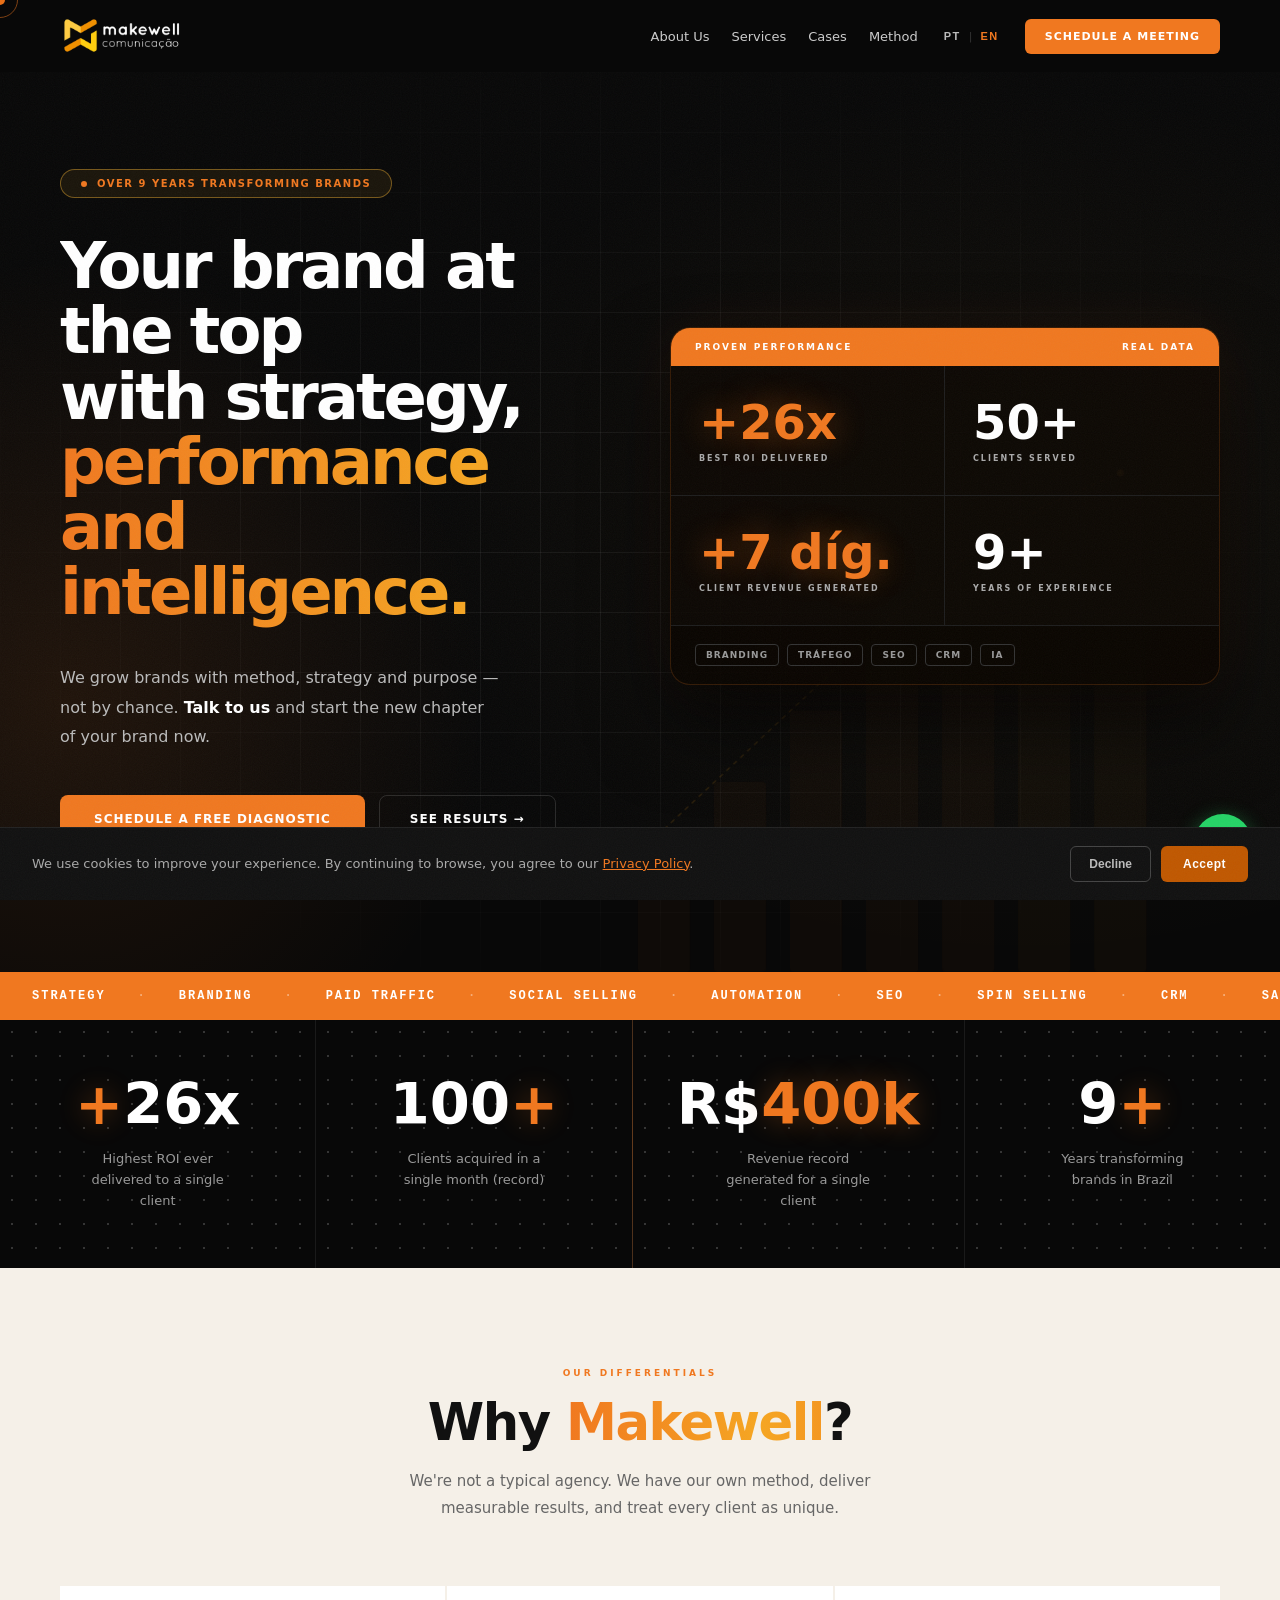
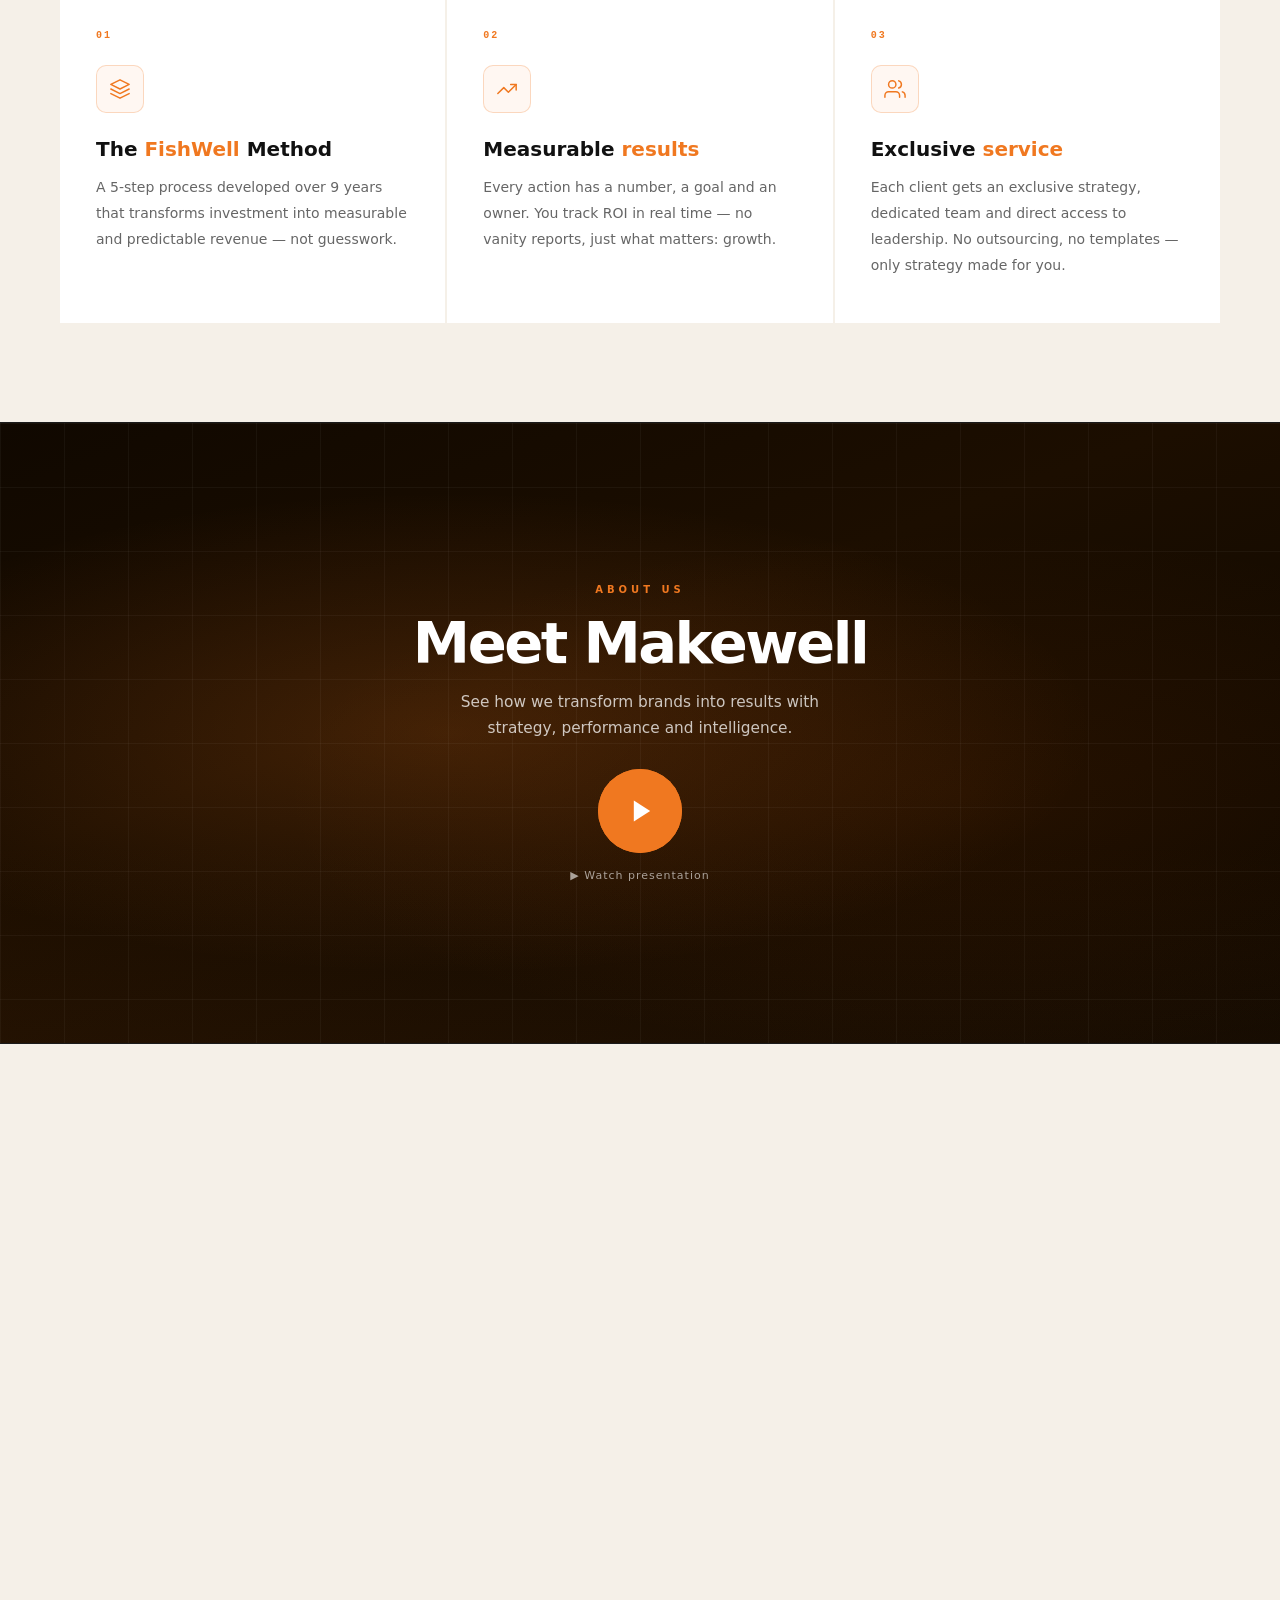
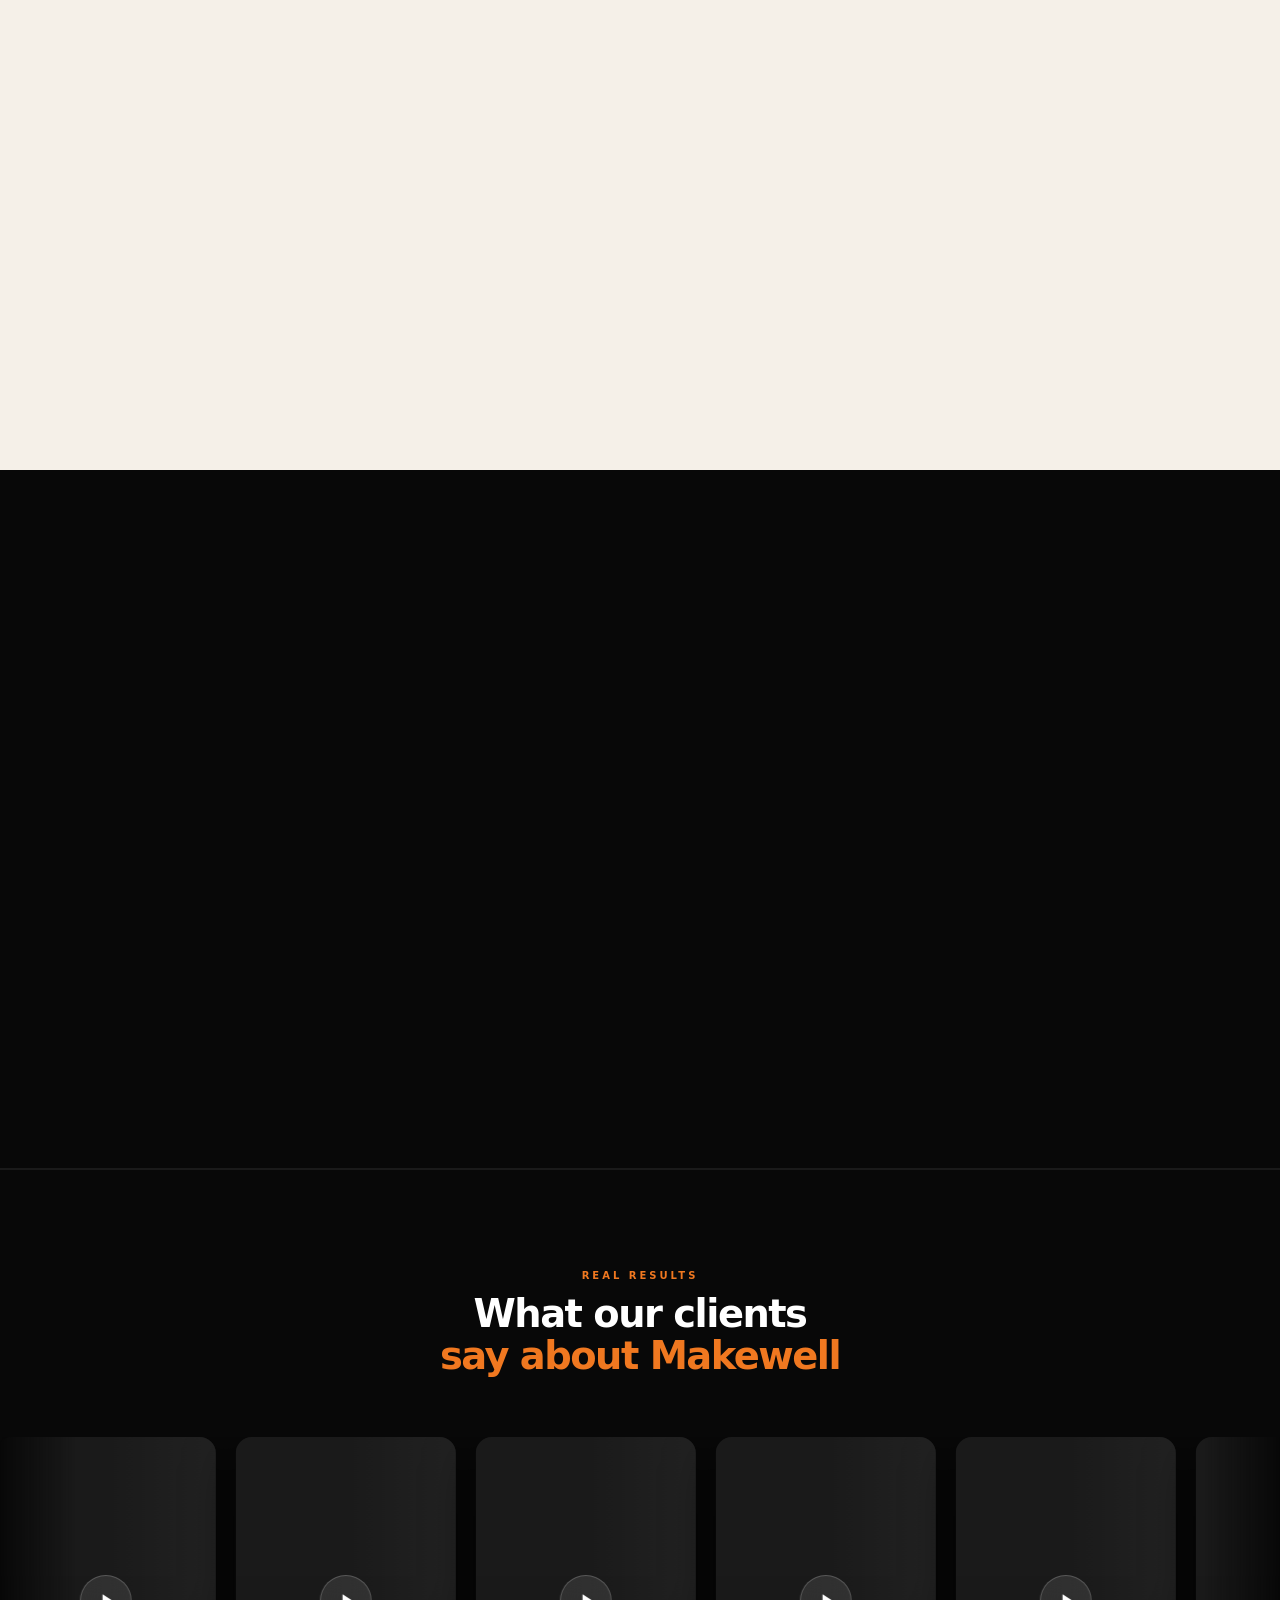
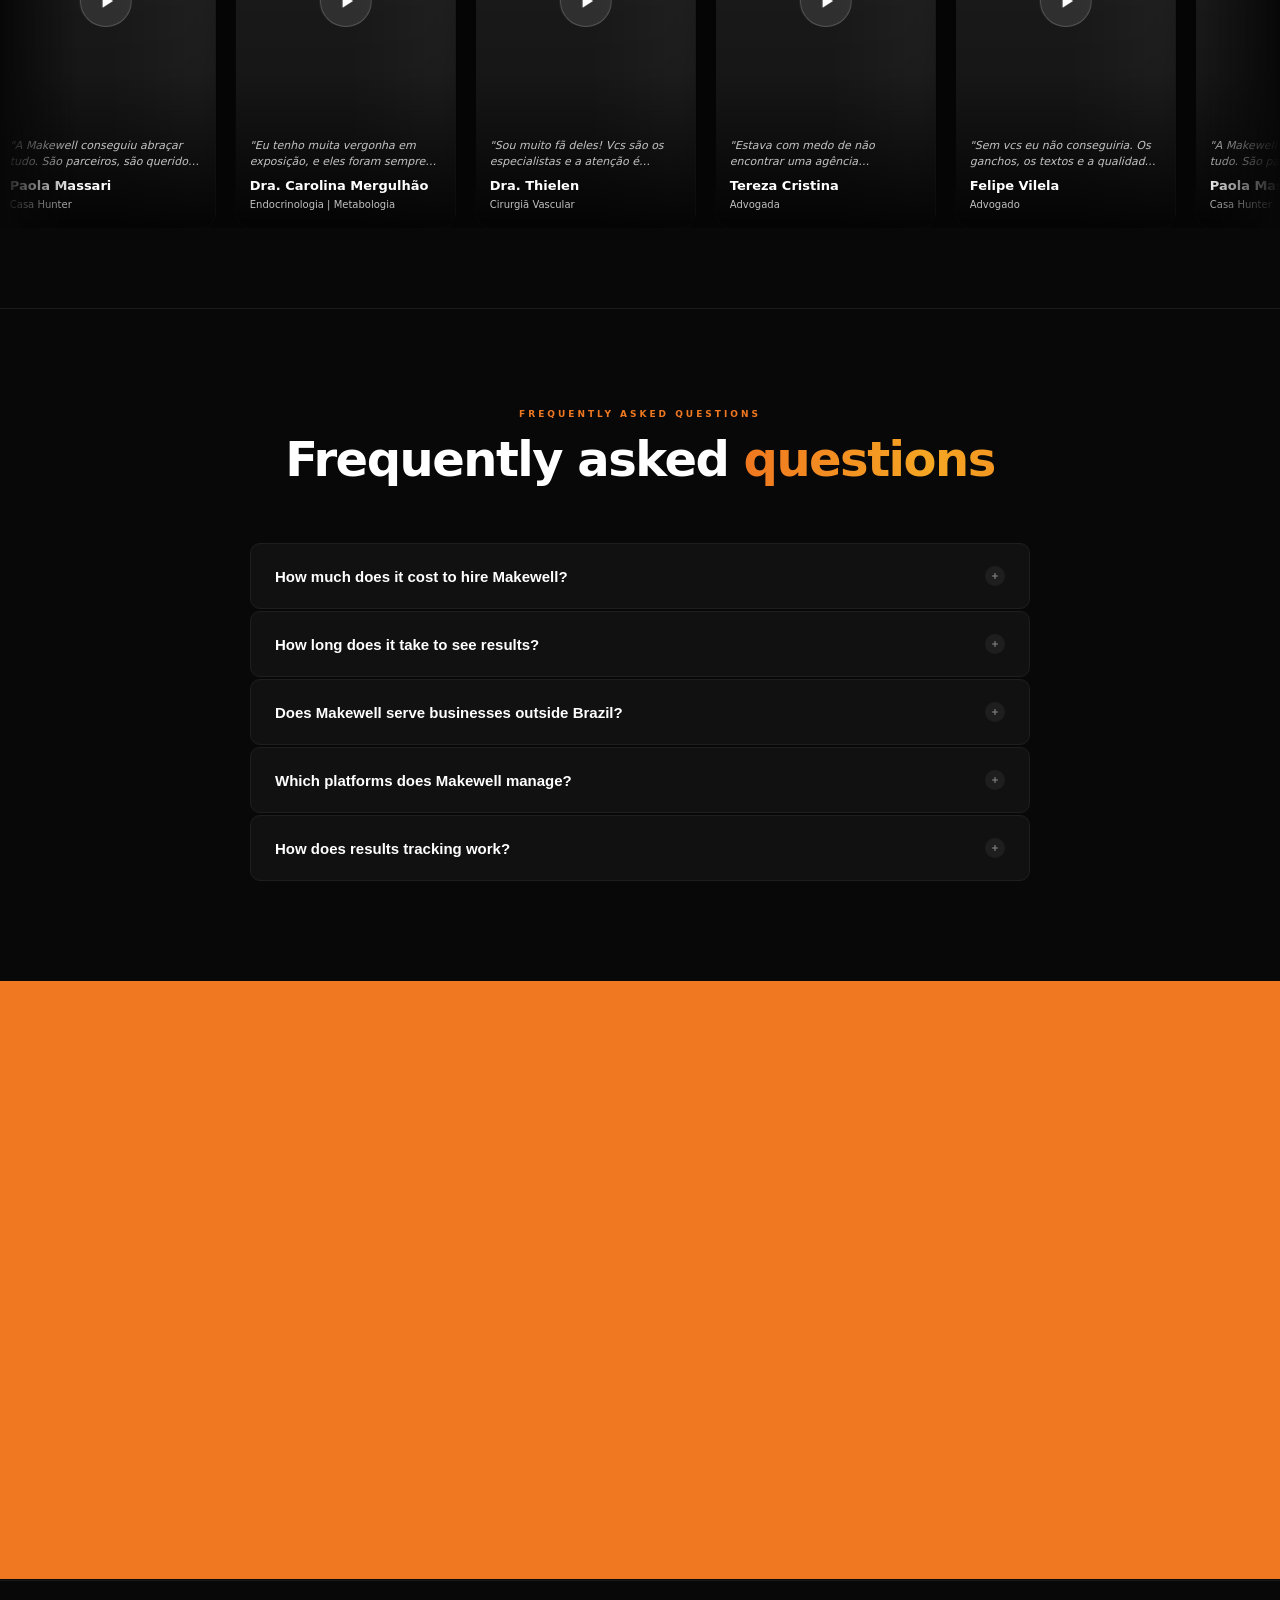
==== commit 1a8d1eac: "Reverter thumbnails YouTube para hqdefault.jpg mqdefault.webp não carrega corretamente no YouTube — " ====
--- a/index.html
+++ b/index.html
@@ -679,7 +679,7 @@
 
       <div class="reel-card" data-name="Paola Massari" data-role="Casa Hunter" data-src="https://www.youtube.com/shorts/JRrnKGNk-UE">
         <div class="reel-card-video">
-          <img src="https://img.youtube.com/vi/JRrnKGNk-UE/mqdefault.webp" alt="Paola Massari" width="480" height="360" loading="lazy" style="position:absolute;inset:0;width:100%;height:100%;object-fit:cover;">
+          <img src="https://img.youtube.com/vi/JRrnKGNk-UE/hqdefault.jpg" alt="Paola Massari" width="480" height="360" loading="lazy" style="position:absolute;inset:0;width:100%;height:100%;object-fit:cover;">
           <div class="reel-card-overlay"></div>
           <div class="reel-card-play"><svg viewBox="0 0 24 24"><polygon points="5,3 19,12 5,21"/></svg></div>
           <div class="reel-card-info">
@@ -691,7 +691,7 @@
 
       <div class="reel-card" data-name="Dra. Carolina Mergulhão" data-role="Endocrinologia | Metabologia" data-src="https://www.youtube.com/shorts/PoBa9wS9rYM">
         <div class="reel-card-video">
-          <img src="https://img.youtube.com/vi/PoBa9wS9rYM/mqdefault.webp" alt="Dra. Carolina Mergulhão" width="480" height="360" loading="lazy" style="position:absolute;inset:0;width:100%;height:100%;object-fit:cover;">
+          <img src="https://img.youtube.com/vi/PoBa9wS9rYM/hqdefault.jpg" alt="Dra. Carolina Mergulhão" width="480" height="360" loading="lazy" style="position:absolute;inset:0;width:100%;height:100%;object-fit:cover;">
           <div class="reel-card-overlay"></div>
           <div class="reel-card-play"><svg viewBox="0 0 24 24"><polygon points="5,3 19,12 5,21"/></svg></div>
           <div class="reel-card-info">
@@ -703,7 +703,7 @@
 
       <div class="reel-card" data-name="Dra. Thielen" data-role="Cirurgiã Vascular" data-src="https://www.youtube.com/shorts/SjXs-_mmDxI">
         <div class="reel-card-video">
-          <img src="https://img.youtube.com/vi/SjXs-_mmDxI/mqdefault.webp" alt="Dra. Thielen" width="480" height="360" loading="lazy" style="position:absolute;inset:0;width:100%;height:100%;object-fit:cover;">
+          <img src="https://img.youtube.com/vi/SjXs-_mmDxI/hqdefault.jpg" alt="Dra. Thielen" width="480" height="360" loading="lazy" style="position:absolute;inset:0;width:100%;height:100%;object-fit:cover;">
           <div class="reel-card-overlay"></div>
           <div class="reel-card-play"><svg viewBox="0 0 24 24"><polygon points="5,3 19,12 5,21"/></svg></div>
           <div class="reel-card-info">
@@ -715,7 +715,7 @@
 
       <div class="reel-card" data-name="Tereza Cristina" data-role="Advogada" data-src="https://www.youtube.com/shorts/bJaKzu9WHy0">
         <div class="reel-card-video">
-          <img src="https://img.youtube.com/vi/bJaKzu9WHy0/mqdefault.webp" alt="Tereza Cristina" width="480" height="360" loading="lazy" style="position:absolute;inset:0;width:100%;height:100%;object-fit:cover;">
+          <img src="https://img.youtube.com/vi/bJaKzu9WHy0/hqdefault.jpg" alt="Tereza Cristina" width="480" height="360" loading="lazy" style="position:absolute;inset:0;width:100%;height:100%;object-fit:cover;">
           <div class="reel-card-overlay"></div>
           <div class="reel-card-play"><svg viewBox="0 0 24 24"><polygon points="5,3 19,12 5,21"/></svg></div>
           <div class="reel-card-info">
@@ -727,7 +727,7 @@
 
       <div class="reel-card" data-name="Felipe Vilela" data-role="Advogado" data-src="https://www.youtube.com/shorts/ij42ilGNbrY">
         <div class="reel-card-video">
-          <img src="https://img.youtube.com/vi/ij42ilGNbrY/mqdefault.webp" alt="Felipe Vilela" width="480" height="360" loading="lazy" style="position:absolute;inset:0;width:100%;height:100%;object-fit:cover;">
+          <img src="https://img.youtube.com/vi/ij42ilGNbrY/hqdefault.jpg" alt="Felipe Vilela" width="480" height="360" loading="lazy" style="position:absolute;inset:0;width:100%;height:100%;object-fit:cover;">
           <div class="reel-card-overlay"></div>
           <div class="reel-card-play"><svg viewBox="0 0 24 24"><polygon points="5,3 19,12 5,21"/></svg></div>
           <div class="reel-card-info">
@@ -740,7 +740,7 @@
       <!-- set 2 — duplicata para loop seamless -->
       <div class="reel-card" data-name="Paola Massari" data-role="Casa Hunter" data-src="https://www.youtube.com/shorts/JRrnKGNk-UE">
         <div class="reel-card-video">
-          <img src="https://img.youtube.com/vi/JRrnKGNk-UE/mqdefault.webp" alt="Paola Massari" width="480" height="360" loading="lazy" style="position:absolute;inset:0;width:100%;height:100%;object-fit:cover;">
+          <img src="https://img.youtube.com/vi/JRrnKGNk-UE/hqdefault.jpg" alt="Paola Massari" width="480" height="360" loading="lazy" style="position:absolute;inset:0;width:100%;height:100%;object-fit:cover;">
           <div class="reel-card-overlay"></div>
           <div class="reel-card-play"><svg viewBox="0 0 24 24"><polygon points="5,3 19,12 5,21"/></svg></div>
           <div class="reel-card-info">
@@ -751,7 +751,7 @@
       </div>
       <div class="reel-card" data-name="Dra. Carolina Mergulhão" data-role="Endocrinologia | Metabologia" data-src="https://www.youtube.com/shorts/PoBa9wS9rYM">
         <div class="reel-card-video">
-          <img src="https://img.youtube.com/vi/PoBa9wS9rYM/mqdefault.webp" alt="Dra. Carolina Mergulhão" width="480" height="360" loading="lazy" style="position:absolute;inset:0;width:100%;height:100%;object-fit:cover;">
+          <img src="https://img.youtube.com/vi/PoBa9wS9rYM/hqdefault.jpg" alt="Dra. Carolina Mergulhão" width="480" height="360" loading="lazy" style="position:absolute;inset:0;width:100%;height:100%;object-fit:cover;">
           <div class="reel-card-overlay"></div>
           <div class="reel-card-play"><svg viewBox="0 0 24 24"><polygon points="5,3 19,12 5,21"/></svg></div>
           <div class="reel-card-info">
@@ -762,7 +762,7 @@
       </div>
       <div class="reel-card" data-name="Dra. Thielen" data-role="Cirurgiã Vascular" data-src="https://www.youtube.com/shorts/SjXs-_mmDxI">
         <div class="reel-card-video">
-          <img src="https://img.youtube.com/vi/SjXs-_mmDxI/mqdefault.webp" alt="Dra. Thielen" width="480" height="360" loading="lazy" style="position:absolute;inset:0;width:100%;height:100%;object-fit:cover;">
+          <img src="https://img.youtube.com/vi/SjXs-_mmDxI/hqdefault.jpg" alt="Dra. Thielen" width="480" height="360" loading="lazy" style="position:absolute;inset:0;width:100%;height:100%;object-fit:cover;">
           <div class="reel-card-overlay"></div>
           <div class="reel-card-play"><svg viewBox="0 0 24 24"><polygon points="5,3 19,12 5,21"/></svg></div>
           <div class="reel-card-info">
@@ -773,7 +773,7 @@
       </div>
       <div class="reel-card" data-name="Tereza Cristina" data-role="Advogada" data-src="https://www.youtube.com/shorts/bJaKzu9WHy0">
         <div class="reel-card-video">
-          <img src="https://img.youtube.com/vi/bJaKzu9WHy0/mqdefault.webp" alt="Tereza Cristina" width="480" height="360" loading="lazy" style="position:absolute;inset:0;width:100%;height:100%;object-fit:cover;">
+          <img src="https://img.youtube.com/vi/bJaKzu9WHy0/hqdefault.jpg" alt="Tereza Cristina" width="480" height="360" loading="lazy" style="position:absolute;inset:0;width:100%;height:100%;object-fit:cover;">
           <div class="reel-card-overlay"></div>
           <div class="reel-card-play"><svg viewBox="0 0 24 24"><polygon points="5,3 19,12 5,21"/></svg></div>
           <div class="reel-card-info">
@@ -784,7 +784,7 @@
       </div>
       <div class="reel-card" data-name="Felipe Vilela" data-role="Advogado" data-src="https://www.youtube.com/shorts/ij42ilGNbrY">
         <div class="reel-card-video">
-          <img src="https://img.youtube.com/vi/ij42ilGNbrY/mqdefault.webp" alt="Felipe Vilela" width="480" height="360" loading="lazy" style="position:absolute;inset:0;width:100%;height:100%;object-fit:cover;">
+          <img src="https://img.youtube.com/vi/ij42ilGNbrY/hqdefault.jpg" alt="Felipe Vilela" width="480" height="360" loading="lazy" style="position:absolute;inset:0;width:100%;height:100%;object-fit:cover;">
           <div class="reel-card-overlay"></div>
           <div class="reel-card-play"><svg viewBox="0 0 24 24"><polygon points="5,3 19,12 5,21"/></svg></div>
           <div class="reel-card-info">
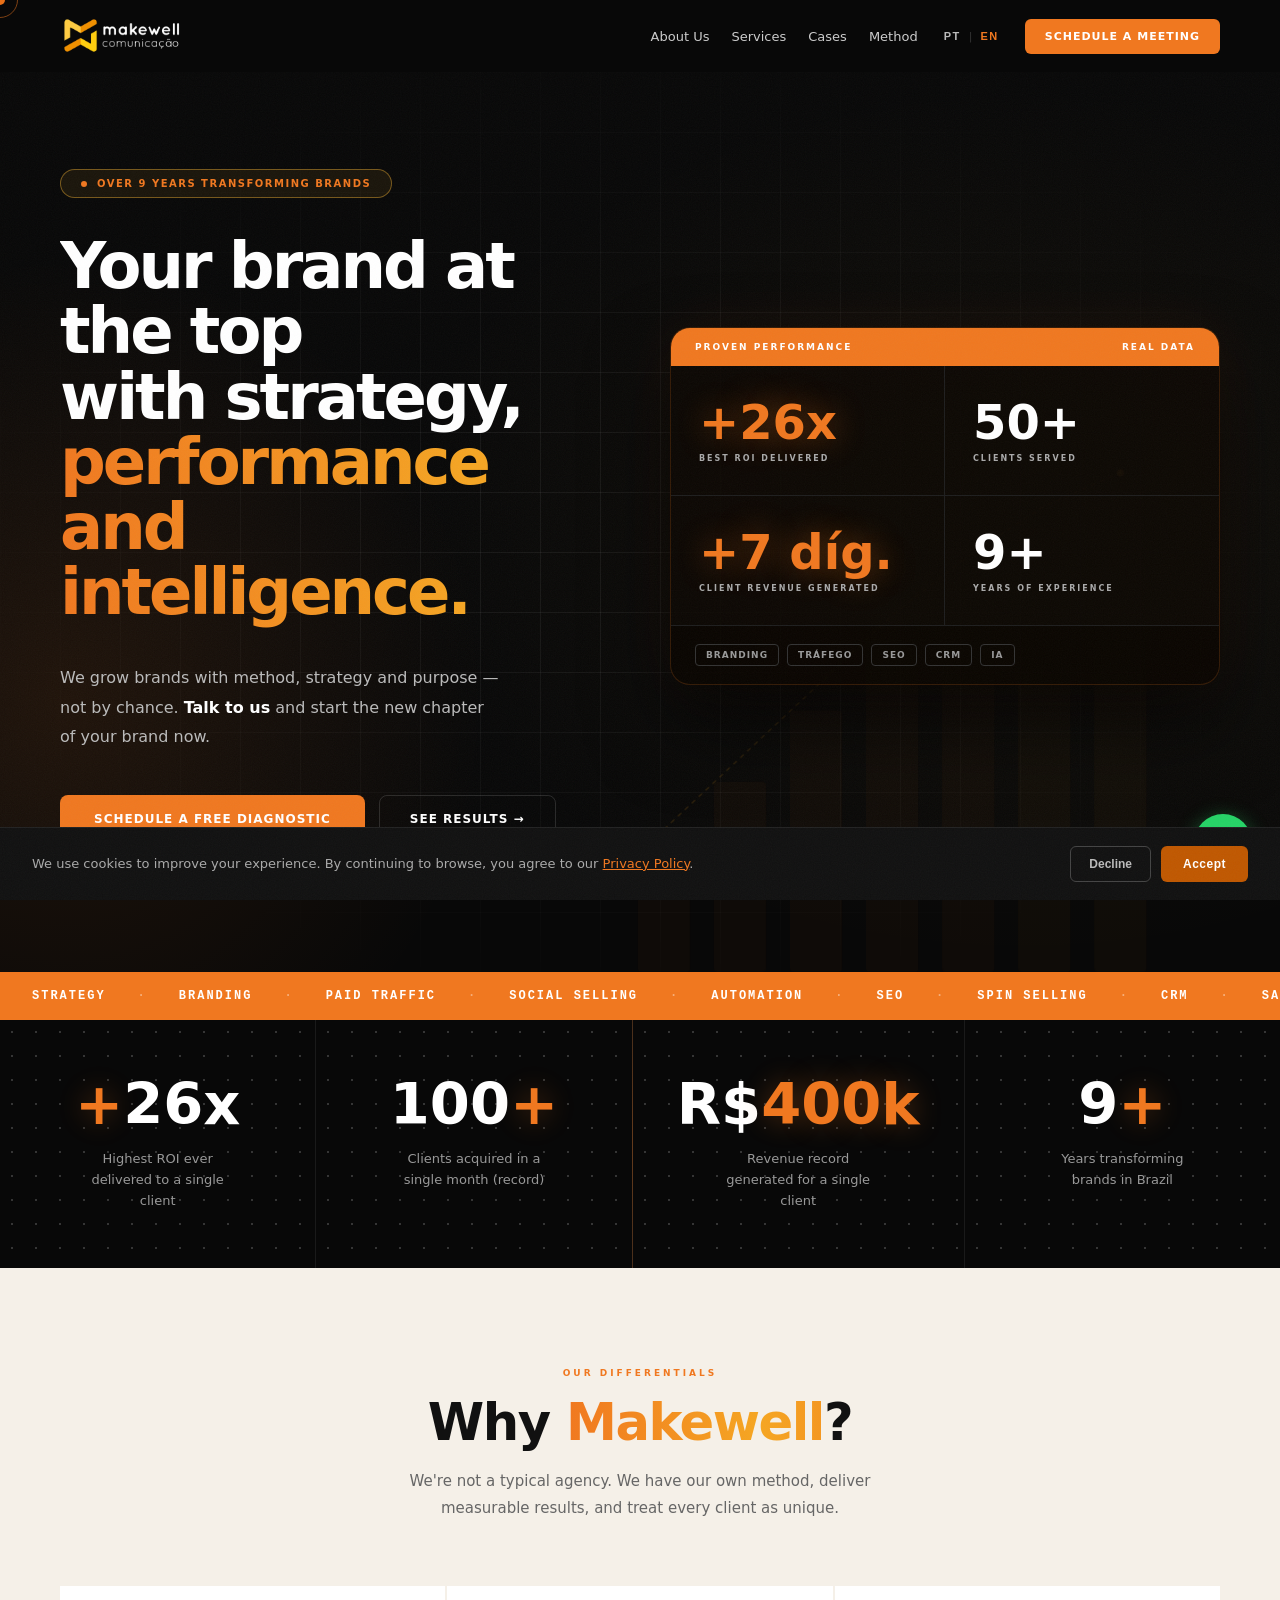
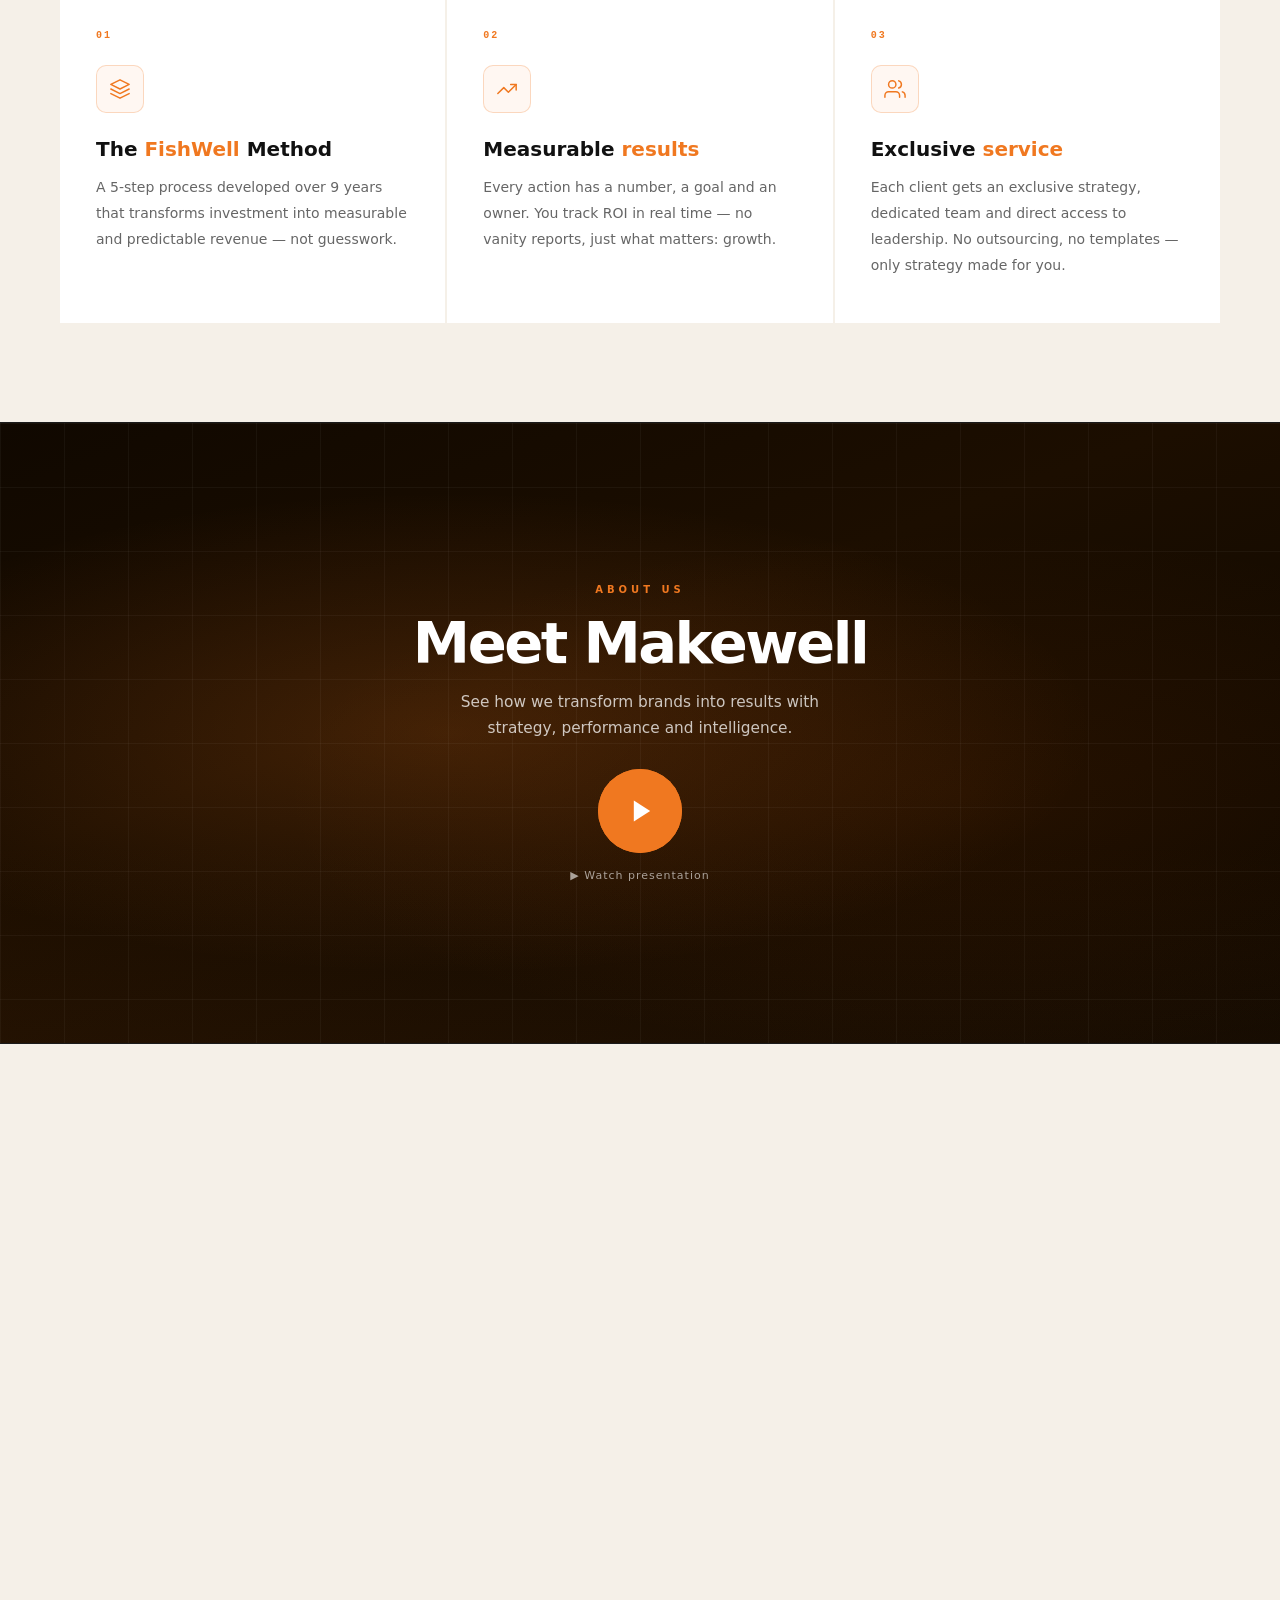
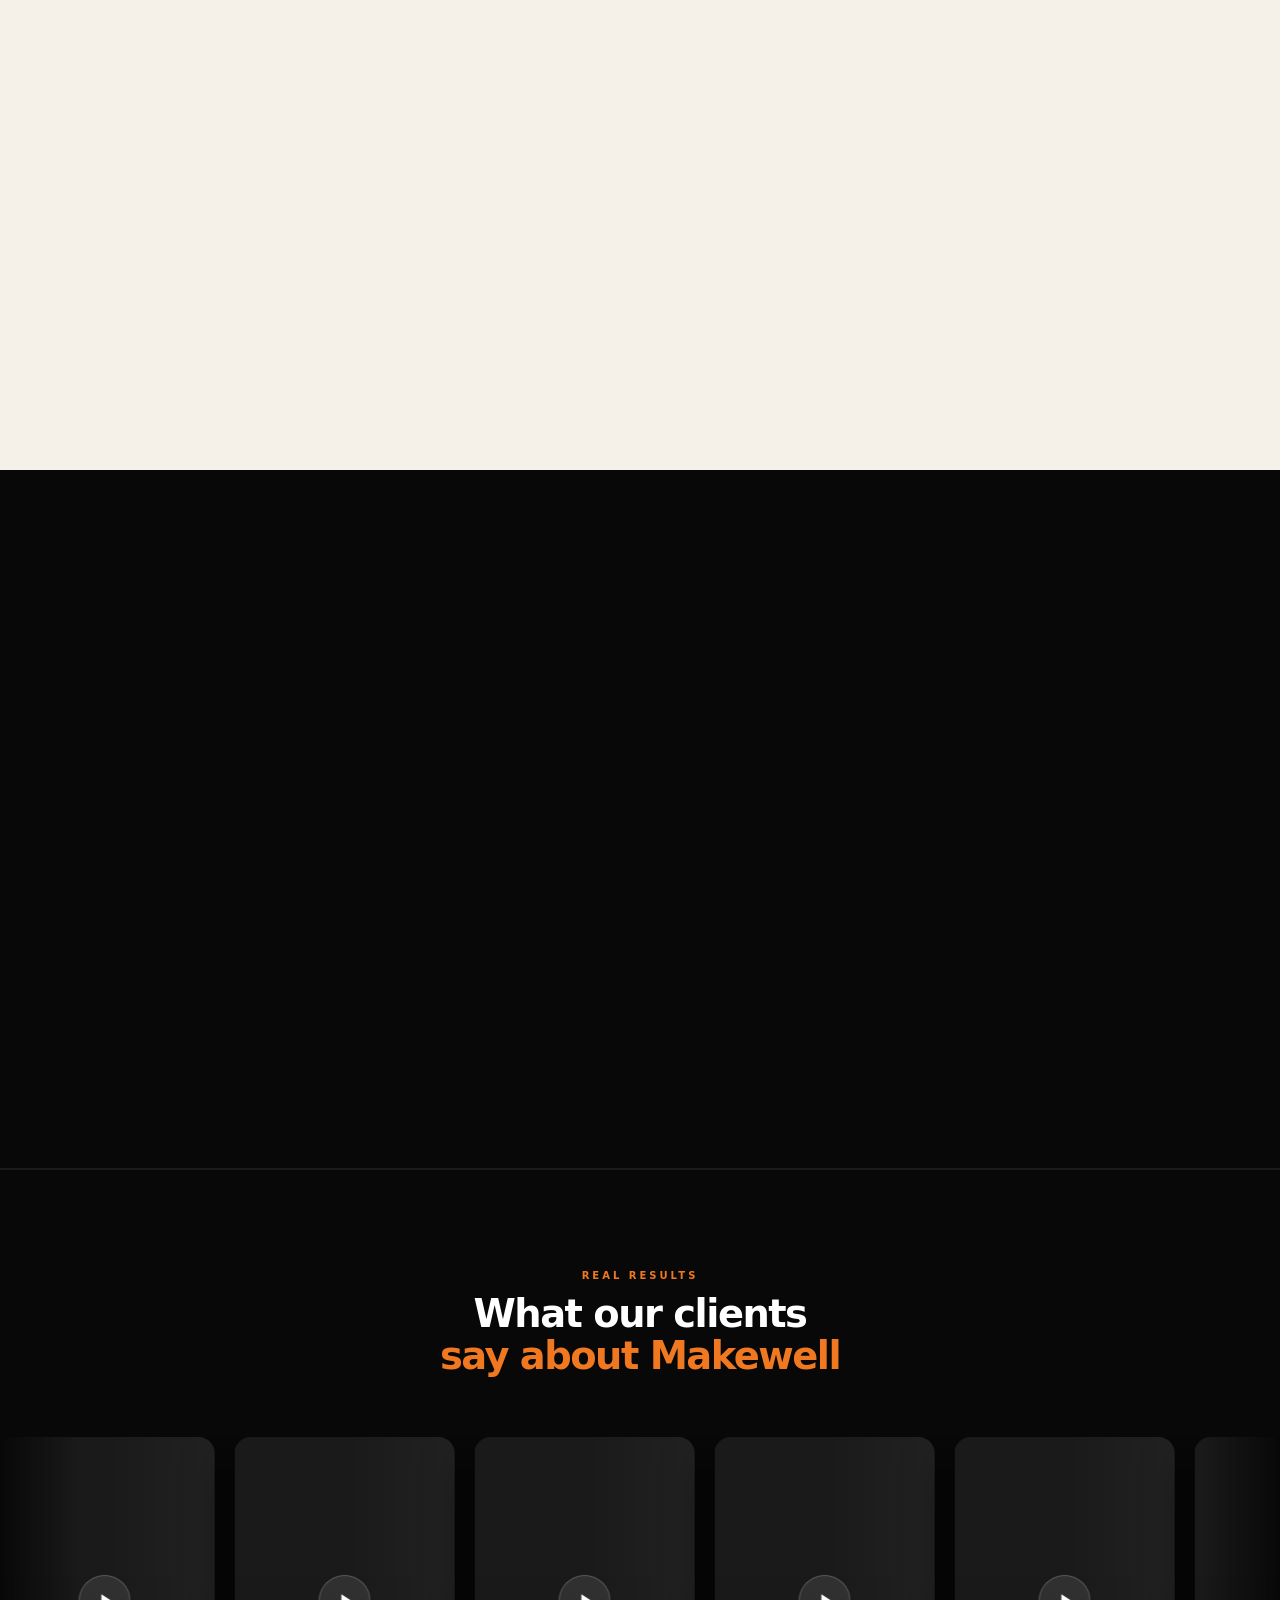
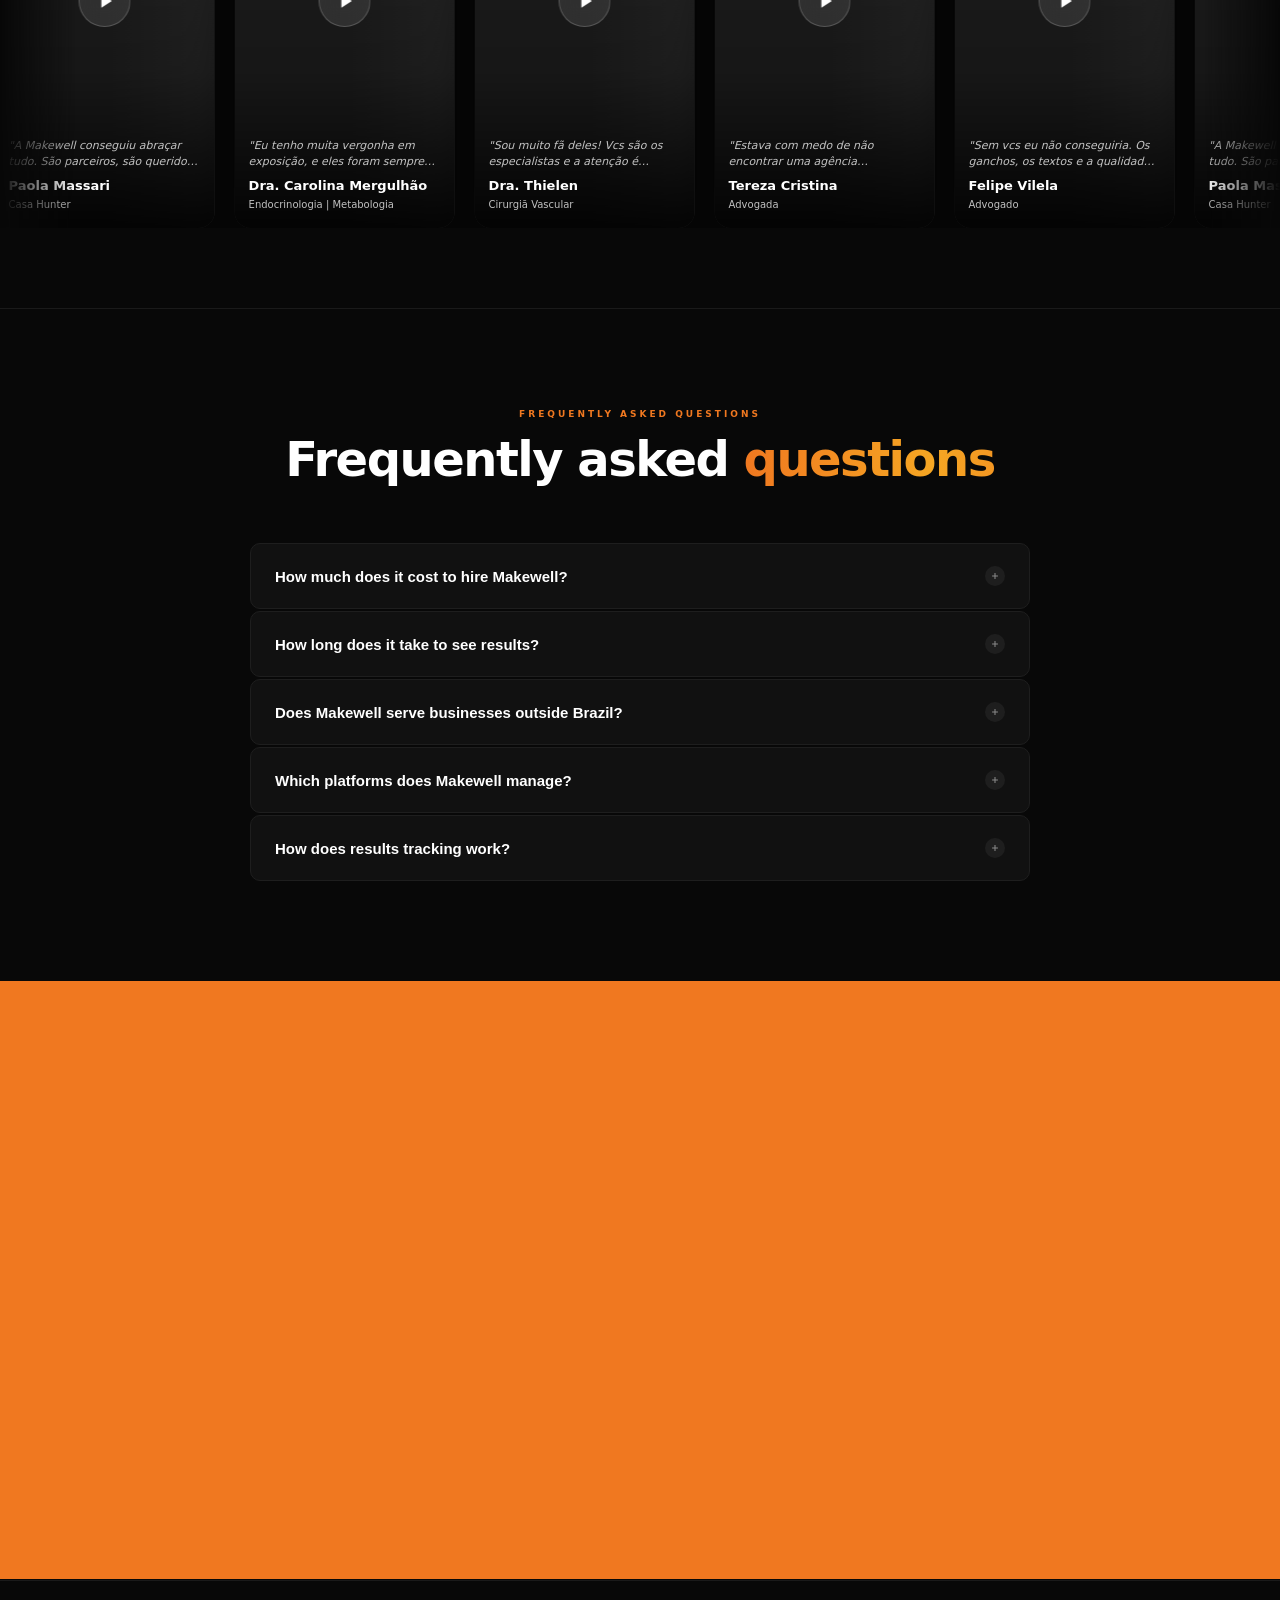
==== commit 19756c05: "Inlinar CSS completo no HTML para eliminar render-blocking Substitui <link rel="stylesheet" href="st" ====
--- a/index.html
+++ b/index.html
@@ -169,7 +169,7 @@
 }
 </script>
 
-<link rel="stylesheet" href="style.css">
+<style>:root{--gold:#F07820;--gold-light:#F5A623;--dark:#080808;--dark2:#111111;--dark3:#1a1a1a;--gray:#888;--light:#f5f0e8;--white:#ffffff;}*,*::before,*::after{box-sizing:border-box;margin:0;padding:0;}html{scroll-behavior:smooth;overflow-x:hidden;}body{font-family:'Segoe UI',system-ui,-apple-system,sans-serif;background:var(--dark);color:var(--white);overflow-x:hidden;overflow-x:clip;}@media (hover:hover) and (pointer:fine){body{cursor:none;}.cursor{position:fixed;width:10px;height:10px;background:var(--gold);border-radius:50%;pointer-events:none;z-index:9999;transition:transform .15s ease;mix-blend-mode:difference;}.cursor-ring{position:fixed;width:36px;height:36px;border:1.5px solid var(--gold);border-radius:50%;pointer-events:none;z-index:9998;transition:all .25s ease;opacity:.5;}}.reveal{opacity:0;transform:translateY(52px) scale(.97);transition:opacity .7s cubic-bezier(.22,1,.36,1),transform .7s cubic-bezier(.22,1,.36,1);will-change:transform,opacity;}.reveal.visible{opacity:1;transform:none;will-change:auto;}.reveal-left{opacity:0;transform:translateX(-56px) scale(.97);transition:opacity .8s cubic-bezier(.22,1,.36,1),transform .8s cubic-bezier(.22,1,.36,1);will-change:transform,opacity;}.reveal-left.visible{opacity:1;transform:none;will-change:auto;}.reveal-right{opacity:0;transform:translateX(56px) scale(.97);transition:opacity .8s cubic-bezier(.22,1,.36,1),transform .8s cubic-bezier(.22,1,.36,1);will-change:transform,opacity;}.reveal-right.visible{opacity:1;transform:none;will-change:auto;}.hero .reveal,.hero .reveal-left,.hero .reveal-right{opacity:1;transform:none;transition:none;will-change:auto;}@keyframes heroFadeUp{from{opacity:0;transform:translateY(36px) scale(.97);filter:blur(5px);}to{opacity:1;transform:none;filter:blur(0);}}@keyframes heroSlideRight{from{opacity:0;transform:translateX(52px) scale(.97);filter:blur(3px);}to{opacity:1;transform:none;filter:blur(0);}}@keyframes heroScaleFade{from{opacity:0;transform:scale(.95) translateY(16px);}to{opacity:1;transform:none;}}.hero-pill{animation:heroFadeUp .65s cubic-bezier(.22,1,.36,1) .05s both;}h1.hero-h1{animation:heroFadeUp .60s cubic-bezier(.22,1,.36,1) .10s both;}.hero-p{animation:heroFadeUp .60s cubic-bezier(.22,1,.36,1) .25s both;}.hero-btns{animation:heroFadeUp .60s cubic-bezier(.22,1,.36,1) .40s both;}@media (min-width:861px){.hero-right{animation:heroSlideRight .80s cubic-bezier(.22,1,.36,1) .25s both;}}@media (max-width:860px){.hero-right{animation:heroScaleFade .65s cubic-bezier(.22,1,.36,1) .10s both;}}@media (prefers-reduced-motion:reduce){.hero-pill,h1.hero-h1,.hero-p,.hero-btns,.hero-right{animation:none;}}.tag{font-size:9px;font-weight:800;letter-spacing:3px;text-transform:uppercase;color:var(--gold);}.gold{background:linear-gradient(90deg,#F07820,#F5A623,#F07820,#C8922A,#F07820);background-size:300% 100%;-webkit-background-clip:text;-webkit-text-fill-color:transparent;background-clip:text;animation:shimmer-gold 4s linear infinite;}nav{position:fixed;top:0;left:0;right:0;z-index:1000;height:calc(72px + env(safe-area-inset-top,0px));padding:env(safe-area-inset-top,0px) 60px 0;display:flex;align-items:center;justify-content:space-between;background:#080808;transition:background .4s,border-color .4s;}nav.scrolled{background:rgba(8,8,8,.98);border-bottom:1px solid #1e1e1e;}header{position:relative;z-index:1000;}main{padding-top:calc(72px + env(safe-area-inset-top,0px));}section[id]{scroll-margin-top:80px;}.nav-logo{display:flex;align-items:center;text-decoration:none;}.nav-logo img{display:block;height:40px;width:auto;}.nav-right{display:flex;align-items:center;gap:24px;}.nav-links{display:flex;align-items:center;gap:22px;}.nav-links a{font-size:13px;font-weight:500;color:#ccc;text-decoration:none;transition:color .2s;white-space:nowrap;}.nav-links a:hover,.nav-links a:active{color:#fff;}.btn-nav{background:var(--gold);color:#fff;border:none;padding:11px 20px;font-weight:800;font-size:11px;letter-spacing:1px;text-transform:uppercase;cursor:pointer;border-radius:6px;transition:background .2s,transform .2s;white-space:nowrap;text-decoration:none;display:inline-flex;align-items:center;}.btn-nav:hover,.btn-nav:active{background:var(--gold-light);transform:translateY(-1px);}#lang-toggle{display:flex;align-items:center;gap:6px;}.lang-sep{color:#333;font-size:11px;}.lang-btn{background:none;border:none;cursor:pointer;font-size:11px;font-weight:800;letter-spacing:1.5px;color:#bbb;padding:4px 2px;transition:color .2s;text-transform:uppercase;}.lang-btn--active{color:var(--gold);}.lang-btn:hover,.lang-btn:active{color:#fff;}.mobile-lang-toggle{display:none;gap:12px;margin-top:28px;padding-top:20px;border-top:1px solid #161616;}.lang-link-back{font-size:11px;font-weight:800;letter-spacing:1.5px;color:#bbb;text-decoration:none;transition:color .2s;text-transform:uppercase;white-space:nowrap;}.lang-link-back:hover,.lang-link-back:active{color:#fff;}.hamburger{display:none;flex-direction:column;gap:5px;background:none;border:none;cursor:pointer;padding:6px;z-index:201;position:relative;}.hamburger span{display:block;width:24px;height:2px;background:#fff;transition:all .3s;border-radius:2px;}.hamburger.open span:nth-child(1){transform:translateY(7px) rotate(45deg);}.hamburger.open span:nth-child(2){opacity:0;}.hamburger.open span:nth-child(3){transform:translateY(-7px) rotate(-45deg);}.mobile-menu{display:none;position:fixed;inset:0;background:#080808;z-index:199;flex-direction:column;justify-content:flex-start;padding:100px 36px 36px;gap:0;}.mobile-menu.open{display:flex;}.mobile-menu a.mobile-link{font-size:13px;font-weight:800;letter-spacing:2.5px;text-transform:uppercase;color:#444;text-decoration:none;padding:20px 0;width:100%;border-bottom:1px solid #161616;transition:color .2s,border-color .2s;display:flex;align-items:center;justify-content:space-between;}.mobile-menu a.mobile-link .mn{font-size:10px;font-weight:600;letter-spacing:1px;color:#222;transition:color .2s;}.mobile-menu a.mobile-link:last-of-type{border-bottom:none;}.mobile-menu a.mobile-link:hover,.mobile-menu a.mobile-link:active{color:#fff;border-color:#2a2a2a;}.mobile-menu a.mobile-link:hover .mn,.mobile-menu a.mobile-link:active .mn{color:var(--gold);}.mobile-menu .btn-primary{margin-top:40px;width:100%;justify-content:center;}@media (max-width:860px){.mobile-lang-toggle{display:flex;}}.wa-float{position:fixed;bottom:calc(28px + env(safe-area-inset-bottom,0px));right:28px;z-index:300;width:58px;height:58px;border-radius:50%;background:#25D366;display:flex;align-items:center;justify-content:center;box-shadow:0 4px 20px rgba(37,211,102,.4);text-decoration:none;transition:transform .25s,box-shadow .25s;}.wa-float:hover,.wa-float:active{transform:scale(1.1);box-shadow:0 6px 28px rgba(37,211,102,.6);}.wa-float svg{width:30px;height:30px;fill:white;}.hero{min-height:100vh;display:grid;grid-template-columns:1fr 1fr;align-items:center;padding:48px 60px 80px;gap:60px;position:relative;overflow-x:hidden;}.hero-bg{position:absolute;inset:0;background:radial-gradient(ellipse 70% 70% at 80% 50%,#C8922A0a 0%,transparent 70%);}.hero-grid{position:absolute;inset:0;background-image:linear-gradient(rgba(255,255,255,.06) 1px,transparent 1px),linear-gradient(90deg,rgba(255,255,255,.06) 1px,transparent 1px);background-size:60px 60px;mask-image:radial-gradient(ellipse at center,black 20%,transparent 80%);-webkit-mask-image:radial-gradient(ellipse at center,black 20%,transparent 80%);}.hero-splash{position:absolute;right:0;top:0;width:52%;height:100%;pointer-events:none;z-index:1;overflow:hidden;opacity:0;animation:splash-fade 0.8s ease 0.2s forwards;}.hero-splash svg{width:100%;height:100%;}.hero-splash .sbar{transform-origin:bottom;transform:scaleY(0);opacity:0.032;animation:bar-rise 1.2s cubic-bezier(.22,1,.36,1) calc(.7s + var(--delay,0s)) forwards;}@keyframes bar-rise{to{transform:scaleY(1);}}@keyframes splash-fade{to{opacity:1;}}.hero-left{position:relative;z-index:2;overflow:hidden;min-width:0;}.hero-pill{display:inline-flex;align-items:center;gap:10px;border:1px solid #C8922A88;border-radius:99px;padding:8px 20px;font-size:10px;font-weight:700;letter-spacing:1.5px;text-transform:uppercase;color:var(--gold);background:#C8922A18;margin-bottom:36px;}.hero-pill-dot{width:6px;height:6px;border-radius:50%;background:var(--gold);animation:pulse 2s infinite;flex-shrink:0;}@keyframes pulse{0%,100%{opacity:1;transform:scale(1)}50%{opacity:.5;transform:scale(1.4)}}h1.hero-h1{font-size:clamp(38px,5vw,72px);font-weight:900;line-height:1.02;letter-spacing:-3px;color:#fff;margin-bottom:28px;max-width:100%;overflow:hidden;overflow-wrap:break-word;word-break:break-word;}h1.hero-h1 em{font-style:normal;display:block;padding-bottom:0.15em;background:linear-gradient(90deg,#F07820,#F5A623,#F07820,#C8922A,#F07820);background-size:300% 100%;-webkit-background-clip:text;-webkit-text-fill-color:transparent;background-clip:text;animation:shimmer-gold 4s linear infinite;}@keyframes shimmer-gold{0%{background-position:0% 50%}100%{background-position:300% 50%}}.hero-particles{position:absolute;inset:0;overflow:hidden;pointer-events:none;z-index:1;}.hero-particles span{position:absolute;width:2px;height:2px;border-radius:50%;background:rgba(240,120,32,.6);animation:float-particle var(--d) ease-in-out infinite;left:var(--x);top:var(--y);opacity:0;}@keyframes float-particle{0%{opacity:0;transform:translateY(0) scale(1);}20%{opacity:1;}80%{opacity:.6;}100%{opacity:0;transform:translateY(-120px) scale(0);}}.hero-p{font-size:16px;color:#bbb;line-height:1.85;max-width:440px;margin-bottom:44px;}.hero-btns{display:flex;gap:14px;flex-wrap:wrap;}.btn-primary{background:var(--gold);color:#fff;border:none;padding:16px 34px;font-weight:800;font-size:12px;letter-spacing:1px;text-transform:uppercase;cursor:pointer;border-radius:8px;transition:all .25s;display:inline-flex;align-items:center;text-decoration:none;}.btn-primary:hover,.btn-primary:active{background:var(--gold-light);transform:translateY(-2px);box-shadow:0 12px 32px rgba(240,120,32,.3);}.btn-outline{background:transparent;color:#fff;border:1px solid #ffffff22;padding:16px 30px;font-weight:700;font-size:12px;letter-spacing:1px;text-transform:uppercase;cursor:pointer;border-radius:8px;transition:all .25s;display:inline-flex;align-items:center;text-decoration:none;}.btn-outline:hover,.btn-outline:active{border-color:#ffffff55;background:#ffffff08;transform:translateY(-2px);}.btn-outline-dark{background:transparent;color:#111;border:1.5px solid #11111130;padding:12px 26px;font-weight:700;font-size:11px;letter-spacing:1px;text-transform:uppercase;cursor:pointer;border-radius:6px;transition:all .25s;white-space:nowrap;}.btn-outline-dark:hover,.btn-outline-dark:active{border-color:#111;background:#11111108;}.hero-right{position:relative;z-index:2;}.hero-card{background:#111;border:1px solid #222;border-radius:16px;overflow:hidden;}.hero-card-header{background:var(--gold);padding:14px 24px;display:flex;justify-content:space-between;}.hero-card-header span{font-size:9px;font-weight:800;letter-spacing:2px;text-transform:uppercase;color:#fff;}.hero-stats{display:grid;grid-template-columns:1fr 1fr;}.hero-stat{padding:32px 28px;border-right:1px solid #1e1e1e;border-bottom:1px solid #1e1e1e;}.hero-stat:nth-child(2n){border-right:none;}.hero-stat:nth-last-child(-n+2){border-bottom:none;}.hero-stat-value{font-size:48px;font-weight:900;line-height:1;color:#fff;margin-bottom:8px;}.hero-stat-value.accent{color:var(--gold);}.hero-stat-label{font-size:8px;font-weight:700;letter-spacing:2px;text-transform:uppercase;color:#aaa;}.hero-tag-bar{padding:18px 24px;border-top:1px solid #1e1e1e;display:flex;gap:8px;flex-wrap:wrap;}.htag{font-size:9px;font-weight:700;letter-spacing:1px;text-transform:uppercase;color:#999;padding:5px 10px;border:1px solid #333;border-radius:4px;}.porque{padding:100px 60px;background:var(--light);}.porque-header{text-align:center;margin-bottom:64px;}.porque-h2{font-size:clamp(30px,4vw,52px);font-weight:900;letter-spacing:-1.5px;color:#111;margin-top:14px;margin-bottom:16px;}.porque-sub{font-size:15px;color:#666;max-width:520px;margin:0 auto;line-height:1.8;}.porque-grid{display:grid;grid-template-columns:repeat(3,1fr);gap:2px;}.porque-card{background:#fff;padding:44px 36px;position:relative;overflow:hidden;transition:background .3s,transform .3s,box-shadow .3s;cursor:default;}.porque-card::before{content:'';position:absolute;top:0;left:0;right:0;height:3px;background:linear-gradient(90deg,var(--gold),var(--gold-light));transform:scaleX(0);transform-origin:left;transition:transform .5s ease;}.porque-card:hover,.porque-card:active{background:#111;transform:translateY(-6px);box-shadow:0 20px 50px rgba(0,0,0,.2);z-index:1;}.porque-card:hover::before,.porque-card:active::before{transform:scaleX(1);}.porque-card:hover .porque-title,.porque-card:active .porque-title{color:var(--gold);}.porque-card:hover .porque-title span,.porque-card:active .porque-title span{color:var(--gold-light);}.porque-card:hover .porque-desc,.porque-card:active .porque-desc{color:#888;}.porque-card-num{font-family:'Courier New',monospace;font-size:10px;font-weight:700;letter-spacing:2px;color:var(--gold);margin-bottom:24px;}.porque-icon{width:48px;height:48px;border:1px solid rgba(240,120,32,.25);border-radius:10px;display:flex;align-items:center;justify-content:center;margin-bottom:24px;background:rgba(240,120,32,.06);}.porque-icon svg{width:22px;height:22px;color:var(--gold);}.porque-title{font-size:20px;font-weight:900;color:#111;margin-bottom:14px;line-height:1.2;transition:color .3s;}.porque-title span{color:var(--gold);transition:color .3s;}.porque-desc{font-size:14px;color:#666;line-height:1.85;transition:color .3s;}@media (max-width:860px){.porque{padding:72px 32px;}.porque-grid{grid-template-columns:1fr;}}@media (max-width:768px){.porque{padding:60px 20px;}}.inst-section{position:relative;background:#050505;border-top:1px solid #1a1a1a;border-bottom:1px solid #1a1a1a;overflow:hidden;cursor:pointer;}.inst-cinema{position:relative;width:100%;aspect-ratio:16/9;max-height:620px;background:linear-gradient(160deg,#100800 0%,#1c0e00 40%,#0a0600 100%);display:flex;align-items:center;justify-content:center;overflow:hidden;}.inst-cinema::before{content:'';position:absolute;inset:0;background:radial-gradient(ellipse at 35% 50%,rgba(240,120,32,.18) 0%,transparent 55%),radial-gradient(ellipse at 75% 60%,rgba(200,80,0,.1) 0%,transparent 50%);pointer-events:none;}.inst-cinema-grid{position:absolute;inset:0;background-image:linear-gradient(rgba(255,255,255,.04) 1px,transparent 1px),linear-gradient(90deg,rgba(255,255,255,.04) 1px,transparent 1px);background-size:64px 64px;pointer-events:none;}.inst-cinema-lines{position:absolute;bottom:0;left:0;right:0;height:200px;background:linear-gradient(to top,rgba(240,120,32,.06) 0%,transparent 100%);pointer-events:none;}.inst-cinema-content{position:relative;z-index:2;text-align:center;display:flex;flex-direction:column;align-items:center;gap:20px;}.inst-cinema-label{font-size:10px;font-weight:800;letter-spacing:4px;text-transform:uppercase;color:var(--gold);}.inst-cinema-title{font-size:clamp(32px,4.5vw,68px);font-weight:900;letter-spacing:-2.5px;color:#fff;line-height:1.02;}.inst-cinema-sub{font-size:clamp(13px,1.2vw,16px);color:rgba(255,255,255,.75);max-width:380px;line-height:1.7;margin-top:-4px;}.inst-play-btn{position:relative;width:84px;height:84px;border-radius:50%;background:var(--gold);border:none;cursor:pointer;display:flex;align-items:center;justify-content:center;margin-top:8px;transition:transform .2s,background .2s;}.inst-play-btn::before{content:'';position:absolute;inset:0;border-radius:50%;background:var(--gold);animation:play-pulse 2.5s ease-out infinite;will-change:transform,opacity;}.inst-play-btn:hover,.inst-play-btn:active{transform:scale(1.1);background:#f08020;}.inst-play-btn svg{position:relative;width:28px;height:28px;fill:#fff;margin-left:5px;}@keyframes play-pulse{0%{transform:scale(1);opacity:.55}70%{transform:scale(1.85);opacity:0}100%{transform:scale(1.85);opacity:0}}.inst-duration{font-size:11px;color:rgba(255,255,255,.6);letter-spacing:1px;margin-top:-4px;}.inst-modal{display:none;position:fixed;inset:0;z-index:1000;background:rgba(0,0,0,.96);backdrop-filter:blur(24px);-webkit-backdrop-filter:blur(24px);align-items:center;justify-content:center;}.inst-modal.open{display:flex;}.inst-modal-inner{position:relative;width:min(900px,94vw);}.inst-modal-video-wrap{border-radius:14px;overflow:hidden;background:#000;padding-bottom:56.25%;position:relative;box-shadow:0 48px 140px rgba(0,0,0,.9);}.inst-modal-video-wrap iframe{position:absolute;inset:0;width:100%;height:100%;display:block;border:none;}.inst-modal-close{position:absolute;top:-48px;right:0;background:rgba(255,255,255,.08);border:1px solid rgba(255,255,255,.15);color:#fff;font-size:16px;width:38px;height:38px;border-radius:50%;cursor:pointer;display:flex;align-items:center;justify-content:center;transition:background .2s;}.inst-modal-close:hover,.inst-modal-close:active{background:rgba(255,255,255,.18);}@media (max-width:768px){.inst-section{padding:0;}.inst-cinema{aspect-ratio:auto;min-height:400px;padding:60px 24px;}.inst-play-btn{width:68px;height:68px;}.inst-modal-inner{width:94vw;}.inst-modal-close{top:-44px;}}.depo-section{background:#080808;padding:100px 0 80px;border-top:1px solid #1a1a1a;border-bottom:1px solid #1a1a1a;overflow:hidden;}.depo-header{text-align:center;margin-bottom:60px;padding:0 40px;}.depo-label{font-size:10px;font-weight:800;letter-spacing:3px;text-transform:uppercase;color:var(--gold);margin-bottom:12px;}.depo-title{font-size:clamp(28px,3vw,44px);font-weight:900;letter-spacing:-1.5px;color:#fff;line-height:1.1;}.depo-title span{color:var(--gold);}.depo-lang-note{font-size:12px;color:#555;margin-top:16px;font-style:italic;}.depo-marquee{display:flex;width:max-content;will-change:transform;}.depo-marquee-wrap{overflow:hidden;mask-image:linear-gradient(to right,transparent 0%,black 6%,black 94%,transparent 100%);-webkit-mask-image:linear-gradient(to right,transparent 0%,black 6%,black 94%,transparent 100%);}.reel-card{flex:0 0 220px;margin-right:20px;cursor:pointer;}.reel-card-video{position:relative;border-radius:16px;overflow:hidden;background:#111;padding-bottom:177.78%;box-shadow:0 20px 50px rgba(0,0,0,.6);transition:transform .3s,box-shadow .3s;}.reel-card:hover .reel-card-video,.reel-card:active .reel-card-video{transform:translateY(-8px) scale(1.02);box-shadow:0 36px 80px rgba(0,0,0,.8);}.reel-card-video video{position:absolute;inset:0;width:100%;height:100%;object-fit:cover;display:block;}.reel-card-overlay{position:absolute;inset:0;background:linear-gradient(to top,rgba(0,0,0,.85) 0%,rgba(0,0,0,.1) 40%,transparent 65%);pointer-events:none;}.reel-card-play{position:absolute;top:42%;left:50%;transform:translate(-50%,-50%);width:52px;height:52px;border-radius:50%;background:rgba(255,255,255,.1);backdrop-filter:blur(12px);-webkit-backdrop-filter:blur(12px);border:1.5px solid rgba(255,255,255,.2);display:flex;align-items:center;justify-content:center;transition:all .25s;pointer-events:none;}.reel-card:hover .reel-card-play,.reel-card:active .reel-card-play{background:var(--gold);border-color:var(--gold);transform:translate(-50%,-50%) scale(1.12);}.reel-card-play svg{width:18px;height:18px;fill:#fff;margin-left:3px;}.reel-card-info{position:absolute;bottom:0;left:0;right:0;padding:14px 14px 16px;}.reel-card-quote{font-size:11px;color:rgba(255,255,255,.75);font-style:italic;line-height:1.45;margin-bottom:8px;display:-webkit-box;-webkit-line-clamp:2;-webkit-box-orient:vertical;overflow:hidden;}.reel-card-name{font-size:13px;font-weight:700;color:#fff;line-height:1.3;}.reel-card-role{font-size:10px;color:rgba(255,255,255,.75);margin-top:3px;line-height:1.4;}.reel-modal{display:none;position:fixed;inset:0;z-index:999;background:rgba(0,0,0,.92);backdrop-filter:blur(20px);-webkit-backdrop-filter:blur(20px);align-items:center;justify-content:center;}.reel-modal.open{display:flex;}.reel-modal-inner{position:relative;width:min(380px,90vw);}.reel-modal-video-wrap{border-radius:18px;overflow:hidden;background:#000;padding-bottom:177.78%;position:relative;box-shadow:0 40px 120px rgba(0,0,0,.9);}.reel-modal-video-wrap iframe{position:absolute;inset:0;width:100%;height:100%;display:block;border:none;}.reel-modal-close{position:absolute;top:-44px;right:0;background:rgba(255,255,255,.1);border:1px solid rgba(255,255,255,.2);color:#fff;font-size:18px;width:36px;height:36px;border-radius:50%;cursor:pointer;display:flex;align-items:center;justify-content:center;transition:background .2s;}.reel-modal-close:hover,.reel-modal-close:active{background:rgba(255,255,255,.2);}.reel-modal-info{text-align:center;margin-top:20px;}.reel-modal-name{font-size:16px;font-weight:700;color:#fff;}.reel-modal-role{font-size:12px;color:rgba(255,255,255,.75);margin-top:4px;}@media (max-width:768px){.depo-section{padding:60px 0;}.depo-header{padding:0 20px;margin-bottom:40px;}.reel-card{flex:0 0 150px;margin-right:14px;}.reel-modal-inner{width:88vw;}.reel-modal-close{top:-40px;}}.ticker{background:var(--gold);height:48px;overflow:hidden;white-space:nowrap;display:flex;align-items:center;}.ticker-track{display:inline-flex;align-items:center;height:100%;animation:ticker 30s linear infinite;}@keyframes ticker{from{transform:translateX(0)}to{transform:translateX(-50%)}}.ticker-item{font-family:'Courier New',monospace;font-size:12px;font-weight:700;letter-spacing:2px;text-transform:uppercase;color:#fff;padding:0 32px;}.ticker-sep{color:rgba(255,255,255,.4);padding:0;}.numbers{display:grid;grid-template-columns:repeat(4,1fr);background:#1a1a1a;gap:1px;position:relative;overflow:hidden;}.numbers::before{content:'';position:absolute;left:50%;top:50%;transform:translate(-50%,-50%);width:700px;height:700px;background:radial-gradient(ellipse at center,rgba(240,120,32,.35) 0%,transparent 65%);pointer-events:none;z-index:0;}.number-item{background-color:var(--dark);background-image:radial-gradient(rgba(255,255,255,.18) 1px,transparent 1px);background-size:24px 24px;padding:56px 44px;display:flex;flex-direction:column;align-items:center;text-align:center;position:relative;z-index:1;}.number-value{font-size:clamp(44px,4.5vw,64px);font-weight:900;line-height:1;color:#fff;margin-bottom:14px;white-space:nowrap;}.number-value .accent{color:var(--gold);}.number-desc{font-size:13px;color:#999;line-height:1.65;max-width:160px;text-align:center;}.metodo{padding:120px 60px;background:var(--light);}.metodo-header{display:flex;justify-content:space-between;align-items:flex-end;margin-bottom:64px;gap:32px;}.metodo-right{display:flex;flex-direction:column;align-items:flex-end;gap:16px;}h2.metodo-h2{font-size:clamp(32px,4vw,52px);font-weight:900;letter-spacing:-1.5px;color:#111;margin-top:14px;}.metodo-sub{font-size:14px;color:#666;max-width:300px;line-height:1.7;text-align:right;}.metodo-steps{display:grid;grid-template-columns:repeat(5,1fr);gap:2px;}.step{background:#fff;padding:44px 28px;position:relative;overflow:hidden;transition:background .3s,transform .3s,box-shadow .3s;cursor:default;}.step:hover,.step:active{background:#111;transform:translateY(-6px);box-shadow:0 20px 50px rgba(0,0,0,.2);z-index:1;}.step:hover .step-title,.step:active .step-title{color:var(--gold);}.step:hover .step-desc,.step:active .step-desc{color:#888;}.step::before{content:'';position:absolute;top:0;left:0;right:0;height:3px;background:linear-gradient(90deg,var(--gold),var(--gold-light));transform:scaleX(0);transform-origin:left;transition:transform .5s ease;}.step:hover::before,.step:active::before{transform:scaleX(1);}.step-num{font-family:'Courier New',monospace;font-size:10px;font-weight:700;letter-spacing:2px;color:var(--gold);margin-bottom:18px;}.step-title{font-size:12px;font-weight:900;letter-spacing:.5px;text-transform:uppercase;color:#111;margin-bottom:10px;}.step-desc{font-size:12px;color:#666;line-height:1.75;}.services{padding:120px 60px;border-bottom:1px solid #1a1a1a;position:relative;overflow:hidden;}.services::before{content:'';position:absolute;top:-160px;right:-160px;width:520px;height:520px;border-radius:50%;background:radial-gradient(circle,rgba(240,120,32,.35) 0%,transparent 70%);pointer-events:none;}.services::after{content:'';position:absolute;bottom:60px;left:60px;width:280px;height:280px;background-image:linear-gradient(rgba(255,255,255,.15) 1px,transparent 1px),linear-gradient(90deg,rgba(255,255,255,.15) 1px,transparent 1px);background-size:32px 32px;mask-image:radial-gradient(ellipse at center,black 20%,transparent 80%);-webkit-mask-image:radial-gradient(ellipse at center,black 20%,transparent 80%);pointer-events:none;}.services-header{margin-bottom:64px;position:relative;z-index:1;}h2.services-h2{font-size:clamp(32px,4vw,52px);font-weight:900;letter-spacing:-1.5px;color:#fff;margin-top:14px;}.services-grid{display:grid;grid-template-columns:repeat(3,1fr);gap:2px;background:#1a1a1a;position:relative;z-index:1;}.service-card{background:var(--dark);padding:40px 34px;position:relative;overflow:hidden;transition:background .3s;cursor:default;display:flex;flex-direction:column;}.service-card::after{content:'';position:absolute;inset:0;background:linear-gradient(135deg,#C8922A08,transparent 60%);opacity:0;transition:opacity .4s;}.service-card:hover,.service-card:active{background:#111;}.service-card:hover::after,.service-card:active::after{opacity:1;}.service-icon{width:52px;height:52px;border:1px solid rgba(240,120,32,.25);border-radius:12px;display:flex;align-items:center;justify-content:center;margin-bottom:28px;background:rgba(240,120,32,.06);}.service-icon svg{width:26px;height:26px;stroke:var(--gold);fill:none;stroke-width:1.6;stroke-linecap:round;stroke-linejoin:round;}.service-tag{font-size:9px;font-weight:800;letter-spacing:2.5px;text-transform:uppercase;color:var(--gold);margin-bottom:12px;}.service-title{font-size:19px;font-weight:800;color:#fff;margin-bottom:12px;line-height:1.3;}.service-desc{font-size:13px;color:#999;line-height:1.8;margin-bottom:24px;flex:1;}.service-list{display:flex;flex-direction:column;gap:8px;list-style:none;}.service-list li{font-size:12px;color:#aaa;display:flex;gap:10px;}.service-list li::before{content:'→';color:var(--gold);flex-shrink:0;}.cases{padding:120px 60px;background:var(--light);}.cases-header{display:flex;justify-content:space-between;align-items:flex-end;margin-bottom:64px;gap:24px;}h2.cases-h2{font-size:clamp(32px,4vw,52px);font-weight:900;letter-spacing:-1.5px;color:#111;margin-top:14px;}.cases-grid{display:grid;grid-template-columns:1fr 1fr;gap:3px;margin-bottom:3px;}.case-card{background:#111;border-radius:12px;overflow:hidden;transition:transform .3s;cursor:default;}.case-card:hover,.case-card:active{transform:scale(1.01);}.case-header{background:var(--gold);padding:15px 28px;display:flex;justify-content:space-between;align-items:center;}.case-sector{font-size:9px;font-weight:800;letter-spacing:2px;text-transform:uppercase;color:#fff;}.case-roi{font-size:9px;font-weight:700;letter-spacing:1px;text-transform:uppercase;color:rgba(255,255,255,.8);}.case-body{padding:32px 28px;}.case-title{font-size:22px;font-weight:900;color:#fff;margin-bottom:4px;}.case-sub{font-family:'Courier New',monospace;font-size:10px;letter-spacing:1px;text-transform:uppercase;color:#999;margin-bottom:24px;}.case-metrics{display:grid;grid-template-columns:repeat(3,1fr);gap:1px;background:#222;border-radius:8px;overflow:hidden;margin-bottom:20px;}.case-metric{background:#161616;padding:18px 12px;text-align:center;}.case-metric-value{font-size:30px;font-weight:900;color:#fff;}.case-metric-value.accent{color:var(--gold);}.case-metric-label{font-size:7px;font-weight:700;letter-spacing:2px;text-transform:uppercase;color:#999;margin-top:5px;}.case-quote{padding:14px 18px;background:#161616;border-left:2px solid var(--gold);border-radius:0 8px 8px 0;}.case-quote p{font-size:12px;color:#ccc;line-height:1.7;font-style:italic;margin-bottom:7px;}.case-quote cite{font-size:8px;font-weight:700;letter-spacing:1.5px;text-transform:uppercase;color:#999;font-style:normal;}.cases-cta{background:#111;padding:34px 38px;display:flex;justify-content:space-between;align-items:center;gap:24px;flex-wrap:wrap;}.cases-cta-text .tag{margin-bottom:8px;}.cases-cta-text strong{font-size:21px;font-weight:900;color:#fff;}.cases-cta-text strong em{font-style:normal;color:var(--gold);}.about{padding:120px 60px;display:grid;grid-template-columns:1fr 1fr;gap:80px;align-items:center;border-bottom:1px solid #1a1a1a;position:relative;overflow:hidden;}.about::before{content:'';position:absolute;right:-100px;top:50%;transform:translateY(-50%);width:480px;height:480px;border-radius:50%;background:radial-gradient(circle,rgba(240,120,32,.32) 0%,transparent 70%);pointer-events:none;}.about::after{content:'';position:absolute;top:60px;left:-20px;width:200px;height:200px;background-image:radial-gradient(rgba(255,255,255,.25) 1px,transparent 1px);background-size:18px 18px;mask-image:radial-gradient(ellipse at center,black 30%,transparent 75%);-webkit-mask-image:radial-gradient(ellipse at center,black 30%,transparent 75%);pointer-events:none;}h2.about-h2{font-size:clamp(32px,4vw,50px);font-weight:900;letter-spacing:-1.5px;color:#fff;margin-top:14px;margin-bottom:22px;}.about-p{font-size:15px;color:#888;line-height:1.9;margin-bottom:22px;}.about-quote{padding:20px 22px;background:#111;border:1px solid #222;border-left:3px solid var(--gold);border-radius:0 10px 10px 0;margin-bottom:32px;}.about-quote p{font-size:14px;color:#ccc;line-height:1.75;font-style:italic;}.team{display:flex;flex-direction:column;gap:12px;margin-bottom:12px;}.team-card{background:#111;border:1px solid #1e1e1e;border-radius:12px;padding:22px 26px;display:flex;align-items:center;gap:18px;transition:border-color .3s;cursor:default;}.team-card:hover,.team-card:active{border-color:#C8922A44;}.team-avatar{width:110px;height:110px;border-radius:50%;border:3px solid var(--gold);flex-shrink:0;overflow:hidden;}.team-avatar img{width:100%;height:100%;object-fit:cover;object-position:center top;display:block;}.team-name{font-size:15px;font-weight:800;color:#fff;margin-bottom:5px;}.team-role{font-size:9px;font-weight:700;letter-spacing:1.5px;text-transform:uppercase;color:#999;}.about-stats{background:#111;border:1px solid #1e1e1e;border-radius:12px;padding:26px;display:grid;grid-template-columns:repeat(3,1fr);text-align:center;}.about-stat{padding:4px 12px;}.about-stat:not(:last-child){border-right:1px solid #222;}.about-stat-val{font-size:28px;font-weight:900;color:var(--gold);}.about-stat-label{font-size:8px;font-weight:700;letter-spacing:2px;text-transform:uppercase;color:#999;margin-top:5px;}.cta-section{background:var(--gold);padding:120px 60px;text-align:center;position:relative;overflow:hidden;}.cta-particles span{background:rgba(255,255,255,.5);}.cta-circle{position:absolute;border-radius:50%;border:1px solid rgba(255,255,255,.1);left:50%;top:50%;transform:translate(-50%,-50%);pointer-events:none;}.cta-pill{display:inline-flex;align-items:center;gap:10px;border:1.5px solid rgba(255,255,255,.4);border-radius:99px;padding:8px 20px;font-size:10px;font-weight:800;letter-spacing:1.5px;text-transform:uppercase;color:#fff;margin-bottom:28px;}.cta-pill-dot{width:6px;height:6px;border-radius:50%;background:#fff;flex-shrink:0;animation:pulse 2s infinite;}h2.cta-h2{font-size:clamp(36px,5vw,64px);font-weight:900;letter-spacing:-2px;color:#fff;line-height:1.06;margin-bottom:18px;}.cta-p{font-size:16px;color:rgba(255,255,255,.8);line-height:1.8;max-width:420px;margin:0 auto 44px;}.cta-btns{display:flex;gap:14px;justify-content:center;flex-wrap:wrap;}.btn-dark{background:#111;color:#fff;border:none;padding:16px 34px;font-weight:800;font-size:12px;letter-spacing:1px;text-transform:uppercase;cursor:pointer;border-radius:8px;transition:all .25s;display:inline-flex;align-items:center;text-decoration:none;}.btn-dark:hover,.btn-dark:active{background:#000;transform:translateY(-2px);}.btn-white-outline{background:transparent;color:#fff;border:2px solid rgba(255,255,255,.5);padding:14px 30px;font-weight:700;font-size:12px;letter-spacing:1px;text-transform:uppercase;cursor:pointer;border-radius:8px;transition:all .25s;display:inline-flex;align-items:center;text-decoration:none;}.btn-white-outline:hover,.btn-white-outline:active{border-color:#fff;background:rgba(255,255,255,.1);}footer{background:var(--dark);border-top:1px solid #1a1a1a;}.footer-main{padding:72px 60px 56px;display:grid;grid-template-columns:220px 1fr 1fr 1fr 1fr;gap:48px;}.footer-brand img{height:52px;width:auto;margin-bottom:20px;display:block;}.footer-socials{display:flex;gap:12px;margin-top:4px;}.footer-social{width:36px;height:36px;border-radius:50%;background:#2e2e2e;display:flex;align-items:center;justify-content:center;transition:background .2s;text-decoration:none;}.footer-social:hover,.footer-social:active{background:var(--gold);}.footer-social svg{width:16px;height:16px;fill:#ccc;}.footer-col-title{font-size:15px;font-weight:800;color:var(--gold);margin-bottom:20px;}.footer-col p{font-size:13px;color:#888;line-height:1.8;}.footer-col-links{display:flex;flex-direction:column;gap:10px;}.footer-col-links a{font-size:13px;color:#999;text-decoration:none;transition:color .2s;}.footer-col-links a:hover,.footer-col-links a:active{color:#fff;}.footer-address-line{font-size:13px;color:#999;line-height:1.75;margin-bottom:16px;}.footer-contact a{display:block;font-size:13px;color:#999;text-decoration:none;transition:color .2s;margin-bottom:6px;}.footer-contact a:hover,.footer-contact a:active{color:#fff;}.footer-cnpj{font-size:12px;color:#999;margin-top:4px;}.footer-bottom{border-top:1px solid #2a2a2a;padding:20px 60px;text-align:center;}.footer-bottom p{font-size:13px;color:#888;}@media (max-width:1024px){.footer-main{grid-template-columns:1fr 1fr 1fr;gap:36px;padding:56px 32px 40px;}}@media (max-width:768px){.footer-main{grid-template-columns:1fr 1fr;padding:48px 20px 36px;gap:32px;text-align:left;}.footer-col p,.footer-col-links,.footer-address-line,.footer-contact{text-align:left;}.footer-bottom{padding:16px 20px;}}@media (max-width:480px){.footer-main{grid-template-columns:1fr;}.footer-col p,.footer-col-links,.footer-address-line,.footer-contact{text-align:left;}}#progress-bar{position:fixed;top:0;left:0;height:3px;width:0%;background:linear-gradient(90deg,var(--gold),var(--gold-light));z-index:9999;transition:width .1s linear;pointer-events:none;}#back-to-top{position:fixed;bottom:calc(98px + env(safe-area-inset-bottom,0px));right:35px;width:44px;height:44px;border-radius:50%;background:var(--gold);border:none;cursor:pointer;display:flex;align-items:center;justify-content:center;z-index:500;opacity:0;transform:translateY(12px);transition:opacity .3s,transform .3s,background .2s;pointer-events:none;}#back-to-top.visible{opacity:1;transform:translateY(0);pointer-events:auto;}#back-to-top:hover,#back-to-top:active{background:var(--gold-light);}#back-to-top svg{width:18px;height:18px;fill:none;stroke:#fff;stroke-width:2.5;stroke-linecap:round;stroke-linejoin:round;}.faq{padding:100px 60px;background:var(--dark);}.faq-header{text-align:center;margin-bottom:56px;}.faq-h2{font-size:clamp(28px,4vw,48px);font-weight:900;color:#fff;letter-spacing:-1.5px;margin-top:12px;}.faq-list{max-width:780px;margin:0 auto;display:flex;flex-direction:column;gap:2px;}.faq-item{background:#111;border:1px solid #1e1e1e;border-radius:10px;overflow:hidden;}.faq-question{width:100%;background:none;border:none;text-align:left;padding:22px 24px;font-size:15px;font-weight:700;color:#fff;cursor:pointer;display:flex;justify-content:space-between;align-items:center;gap:16px;}.faq-question:hover,.faq-question:active{color:var(--gold);}.faq-icon{width:20px;height:20px;flex-shrink:0;border-radius:50%;background:#1e1e1e;display:flex;align-items:center;justify-content:center;transition:background .2s,transform .3s;}.faq-icon svg{width:10px;height:10px;stroke:#888;stroke-width:2.5;fill:none;transition:stroke .2s;}.faq-item.open .faq-icon{background:var(--gold);transform:rotate(45deg);}.faq-item.open .faq-icon svg{stroke:#fff;}.faq-answer{max-height:0;overflow:hidden;transition:max-height .4s cubic-bezier(.22,1,.36,1);}.faq-answer-inner{padding:0 24px 22px;font-size:14px;color:#888;line-height:1.8;}.faq-item.open .faq-answer{max-height:400px;}@media (max-width:768px){.faq{padding:72px 20px;}}.reel-card-video{background:#111;}.reel-card-video img{opacity:0;transition:opacity .4s ease;}.reel-card-video img.loaded{opacity:1;}.reel-card-video::before{content:'';position:absolute;inset:0;background:linear-gradient(90deg,#1a1a1a 25%,#222 50%,#1a1a1a 75%);background-size:200% 100%;animation:skeleton 1.4s linear infinite;z-index:0;will-change:transform;}.reel-card-video.img-loaded::before{display:none;}@keyframes skeleton{0%{transform:translateX(100%)}100%{transform:translateX(-100%)}}#cookie-banner{position:fixed;bottom:0;left:0;right:0;background:#111;border-top:1px solid #222;padding:18px 32px;display:flex;align-items:center;justify-content:space-between;gap:20px;z-index:800;transform:translateY(100%);transition:transform .4s cubic-bezier(.22,1,.36,1);flex-wrap:wrap;}#cookie-banner.visible{transform:translateY(0);}#cookie-banner p{font-size:13px;color:#aaa;line-height:1.6;flex:1;min-width:200px;}#cookie-banner a{color:var(--gold);text-decoration:underline;}.cookie-btns{display:flex;gap:10px;flex-shrink:0;}.btn-cookie-accept{background:#C05800;color:#fff;border:none;padding:10px 22px;border-radius:6px;font-weight:700;font-size:12px;letter-spacing:.5px;cursor:pointer;transition:background .2s;}.btn-cookie-accept:hover,.btn-cookie-accept:active{background:#D06200;}.btn-cookie-decline{background:transparent;color:#bbb;border:1px solid #444;padding:10px 18px;border-radius:6px;font-weight:600;font-size:12px;cursor:pointer;transition:color .2s,border-color .2s;}.btn-cookie-decline:hover,.btn-cookie-decline:active{color:#ddd;border-color:#666;}@media (max-width:600px){#cookie-banner{padding:16px 20px;}.cookie-btns{width:100%;}.btn-cookie-accept,.btn-cookie-decline{flex:1;text-align:center;}}@media (prefers-reduced-motion:reduce){*,*::before,*::after{animation-duration:0.01ms !important;animation-iteration-count:1 !important;transition-duration:0.01ms !important;}}@media (max-width:860px){nav{padding:env(safe-area-inset-top,0px) 24px 0;background:#080808;}.nav-links{display:none;}#lang-toggle{display:none;}.btn-nav{display:none;}.hamburger{display:flex;}.hero{padding:28px 32px 64px;}.numbers{grid-template-columns:repeat(2,1fr);}.metodo{padding:80px 32px;}.metodo-steps{grid-template-columns:repeat(3,1fr);}.services{padding:80px 32px;}.services-grid{grid-template-columns:repeat(2,1fr);}.cases{padding:80px 32px;}.about{padding:80px 32px;grid-template-columns:1fr;gap:48px;}.cta-section{padding:80px 32px;}footer{padding:28px 32px;}.wa-float{bottom:calc(20px + env(safe-area-inset-bottom,0px));right:20px;width:52px;height:52px;}#back-to-top{right:20px;bottom:calc(86px + env(safe-area-inset-bottom,0px));}}@media (max-width:768px){nav{padding:env(safe-area-inset-top,0px) 20px 0;}.btn-nav{display:none;}.hero{grid-template-columns:1fr;padding:28px 20px 56px;gap:40px;overflow-x:hidden;}.hero-right{width:100%;max-width:100%;overflow:hidden;order:-1;}.hero-card{width:100%;max-width:100%;}.hero-card-header{flex-wrap:wrap;gap:4px;}.hero-stat-value{font-size:36px;}.hero-btns{flex-direction:column;width:100%;}.hero-btns .btn-primary,.hero-btns .btn-outline{width:100%;justify-content:center;text-align:center;}h1.hero-h1{letter-spacing:-2px;font-size:clamp(36px,9vw,52px);}.hero-right{order:-1;}.hero-stats{grid-template-columns:1fr 1fr;}.numbers{grid-template-columns:repeat(2,1fr);}.number-item{padding:40px 28px;}.metodo{padding:72px 20px;}.metodo-header{flex-direction:column;align-items:flex-start;}.metodo-right{align-items:flex-start;}.metodo-sub{text-align:left;}.metodo-steps{grid-template-columns:1fr 1fr;}.services{padding:72px 20px;}.services-grid{grid-template-columns:1fr;}.cases{padding:72px 20px;}.cases-header{flex-direction:column;align-items:flex-start;}.cases-grid{grid-template-columns:1fr;}.case-card{max-width:100%;overflow:hidden;}.case-metric-value{font-size:22px;}.about{padding:72px 20px;}.about-stats{grid-template-columns:repeat(3,1fr);}.cta-section{padding:72px 20px;}h2.cta-h2{letter-spacing:-1.5px;}footer{flex-direction:column;text-align:center;padding:28px 20px;}.footer-address{display:none;}}@media (max-width:480px){.hero-btns{flex-direction:column;width:100%;}.hero-btns .btn-primary,.hero-btns .btn-outline{width:100%;text-align:center;justify-content:center;box-sizing:border-box;}.metodo-steps{grid-template-columns:1fr;}.numbers{grid-template-columns:repeat(2,1fr);}.number-item{padding:32px 24px;}.cta-btns{flex-direction:column;align-items:center;}.cta-btns .btn-dark,.cta-btns .btn-white-outline{width:100%;}.cases-cta{flex-direction:column;}}body::after{content:'';position:fixed;inset:0;pointer-events:none;z-index:999;opacity:0.04;background-image:url("data:image/svg+xml,%3Csvg xmlns='http://www.w3.org/2000/svg' width='256' height='256'%3E%3Cfilter id='n'%3E%3CfeTurbulence type='fractalNoise' baseFrequency='0.88' numOctaves='4' stitchTiles='stitch'/%3E%3C/filter%3E%3Crect width='256' height='256' filter='url(%23n)'/%3E%3C/svg%3E");background-size:256px 256px;}.hero-card{background:rgba(10,6,2,0.92);border:1px solid rgba(240,120,32,0.18);border-radius:20px;box-shadow:inset 0 1px 0 rgba(255,255,255,0.05),0 40px 80px rgba(0,0,0,0.7),0 0 60px rgba(240,120,32,0.07);}.hero-bg{background:radial-gradient(ellipse 60% 90% at 5% 70%,rgba(240,120,32,0.10) 0%,transparent 55%),radial-gradient(ellipse 70% 70% at 80% 50%,rgba(200,146,42,0.05) 0%,transparent 70%);}.hero-stat-value.accent{text-shadow:0 0 32px rgba(240,120,32,0.42);}.number-value .accent{text-shadow:0 0 28px rgba(240,120,32,0.32);}.about-stat-val{text-shadow:0 0 24px rgba(240,120,32,0.28);}.hero-stat{background:rgba(255,255,255,0.01);transition:background .25s;}.hero-stat:hover,.hero-stat:active{background:rgba(240,120,32,0.04);}.team-card:hover,.team-card:active{border-color:rgba(240,120,32,0.30);box-shadow:0 8px 40px rgba(240,120,32,0.10),0 0 0 1px rgba(240,120,32,0.14);}.service-card{transition:background .3s,box-shadow .3s;}.service-card:hover,.service-card:active{box-shadow:inset 0 1px 0 rgba(240,120,32,0.08),0 0 50px rgba(240,120,32,0.05);}.case-card:hover,.case-card:active{box-shadow:0 0 50px rgba(240,120,32,0.07),0 20px 40px rgba(0,0,0,0.4);}nav.scrolled{background:rgba(6,6,6,0.92);border-bottom:1px solid rgba(240,120,32,0.10);box-shadow:0 2px 40px rgba(0,0,0,0.5);}.porque-card:hover,.porque-card:active{box-shadow:0 24px 64px rgba(0,0,0,0.22),0 0 40px rgba(240,120,32,0.05);}.faq-question{transition:color .2s,background .2s;border-radius:8px;}.faq-question:hover,.faq-question:active{background:rgba(240,120,32,0.03);}.hero-card{transition:transform .25s ease,box-shadow .25s ease;transform-style:preserve-3d;}@media (max-width:860px){nav.scrolled{background:#080808;box-shadow:none;}}.porque,.inst-section,.depo,.metodo,.services,.cases,.about,.cta-section,footer{content-visibility:auto;contain-intrinsic-size:auto 600px;}@media (max-width:768px){body::after{display:none;}}</style>
 </head>
 <body>
 <!-- Google Tag Manager (noscript) -->
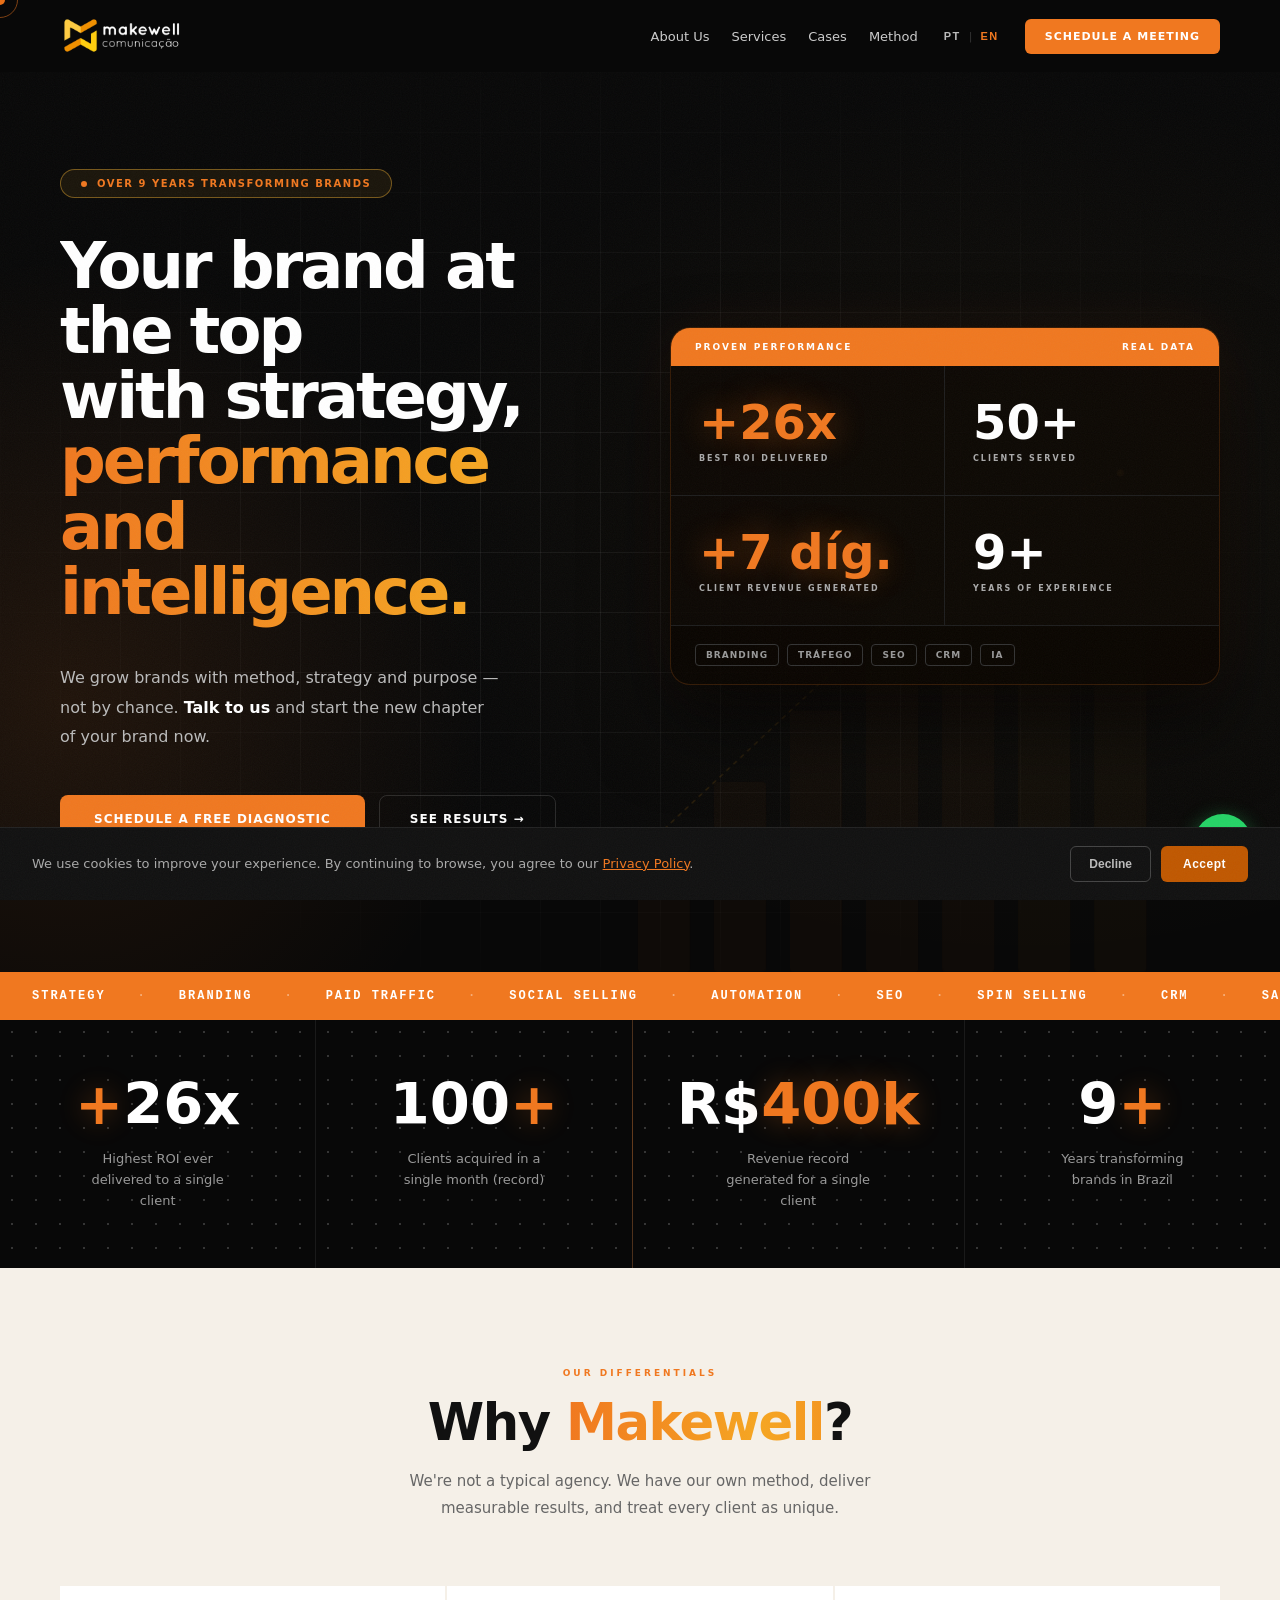
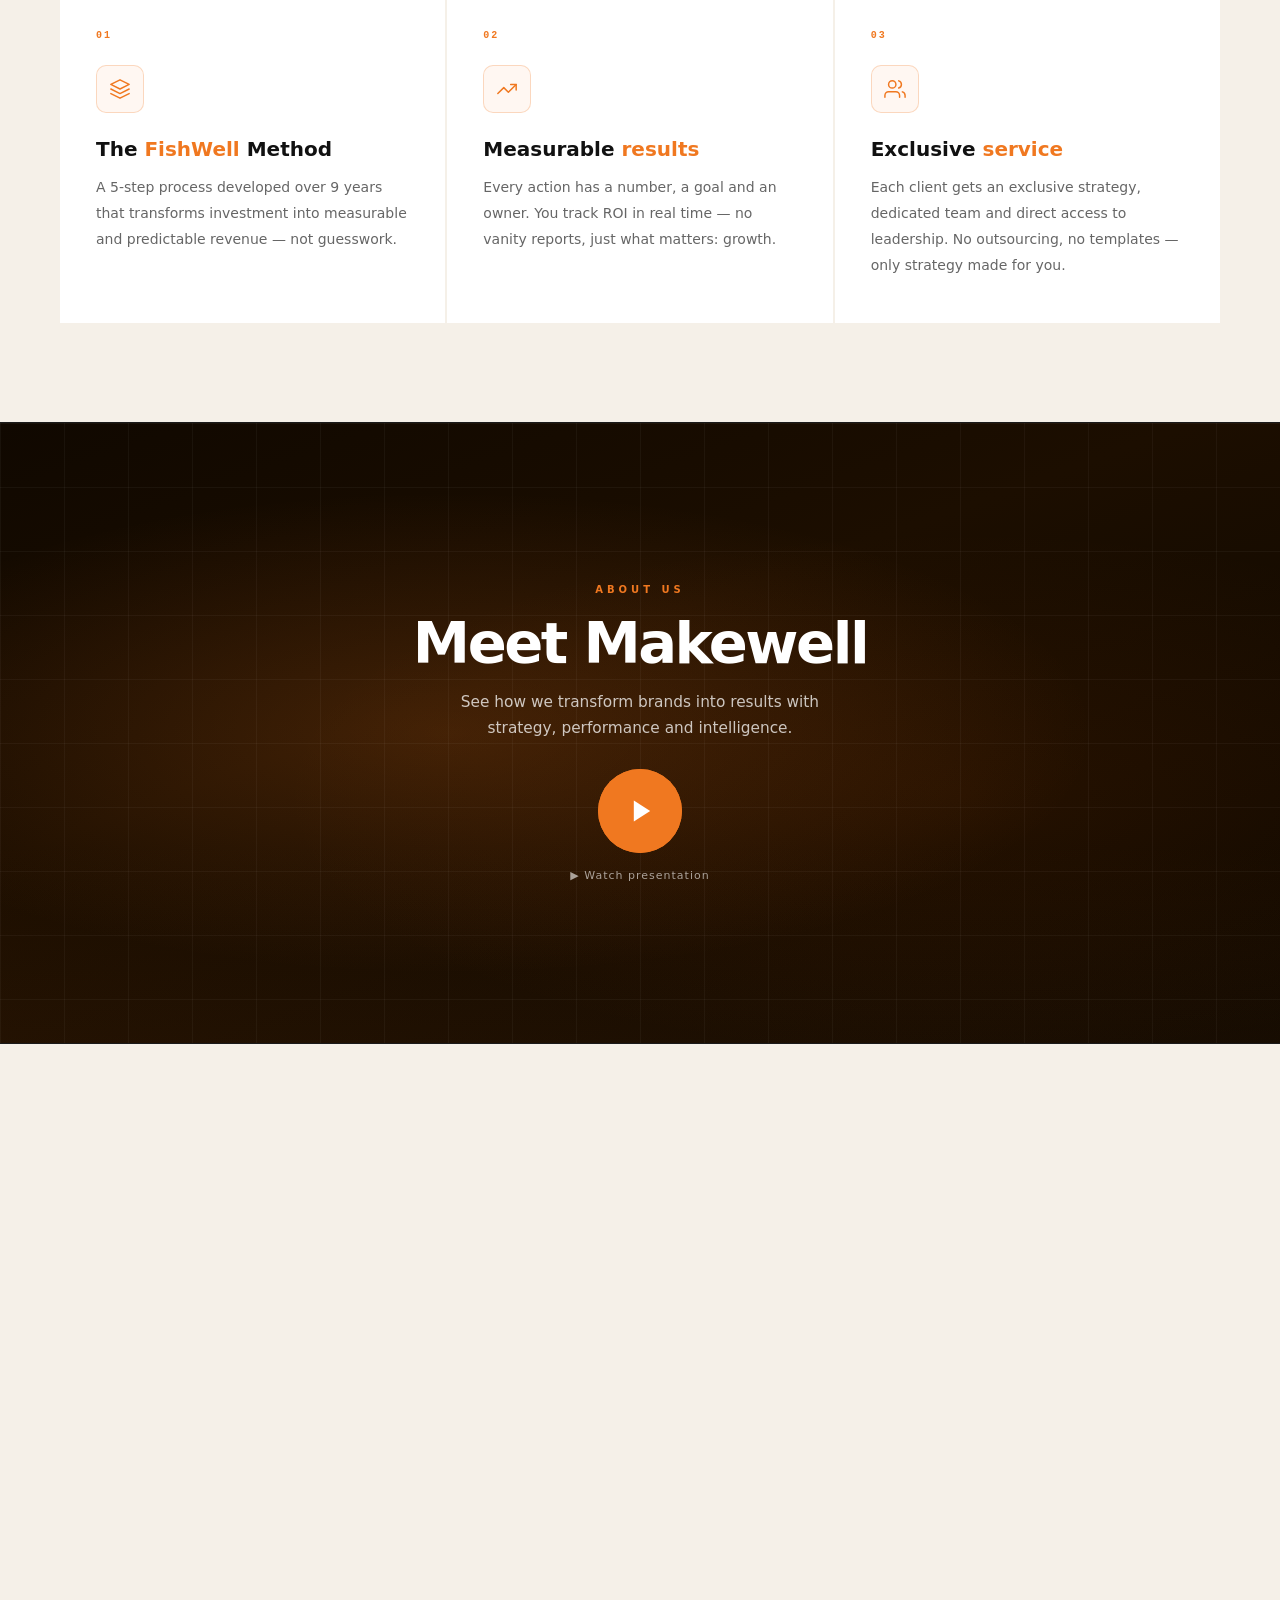
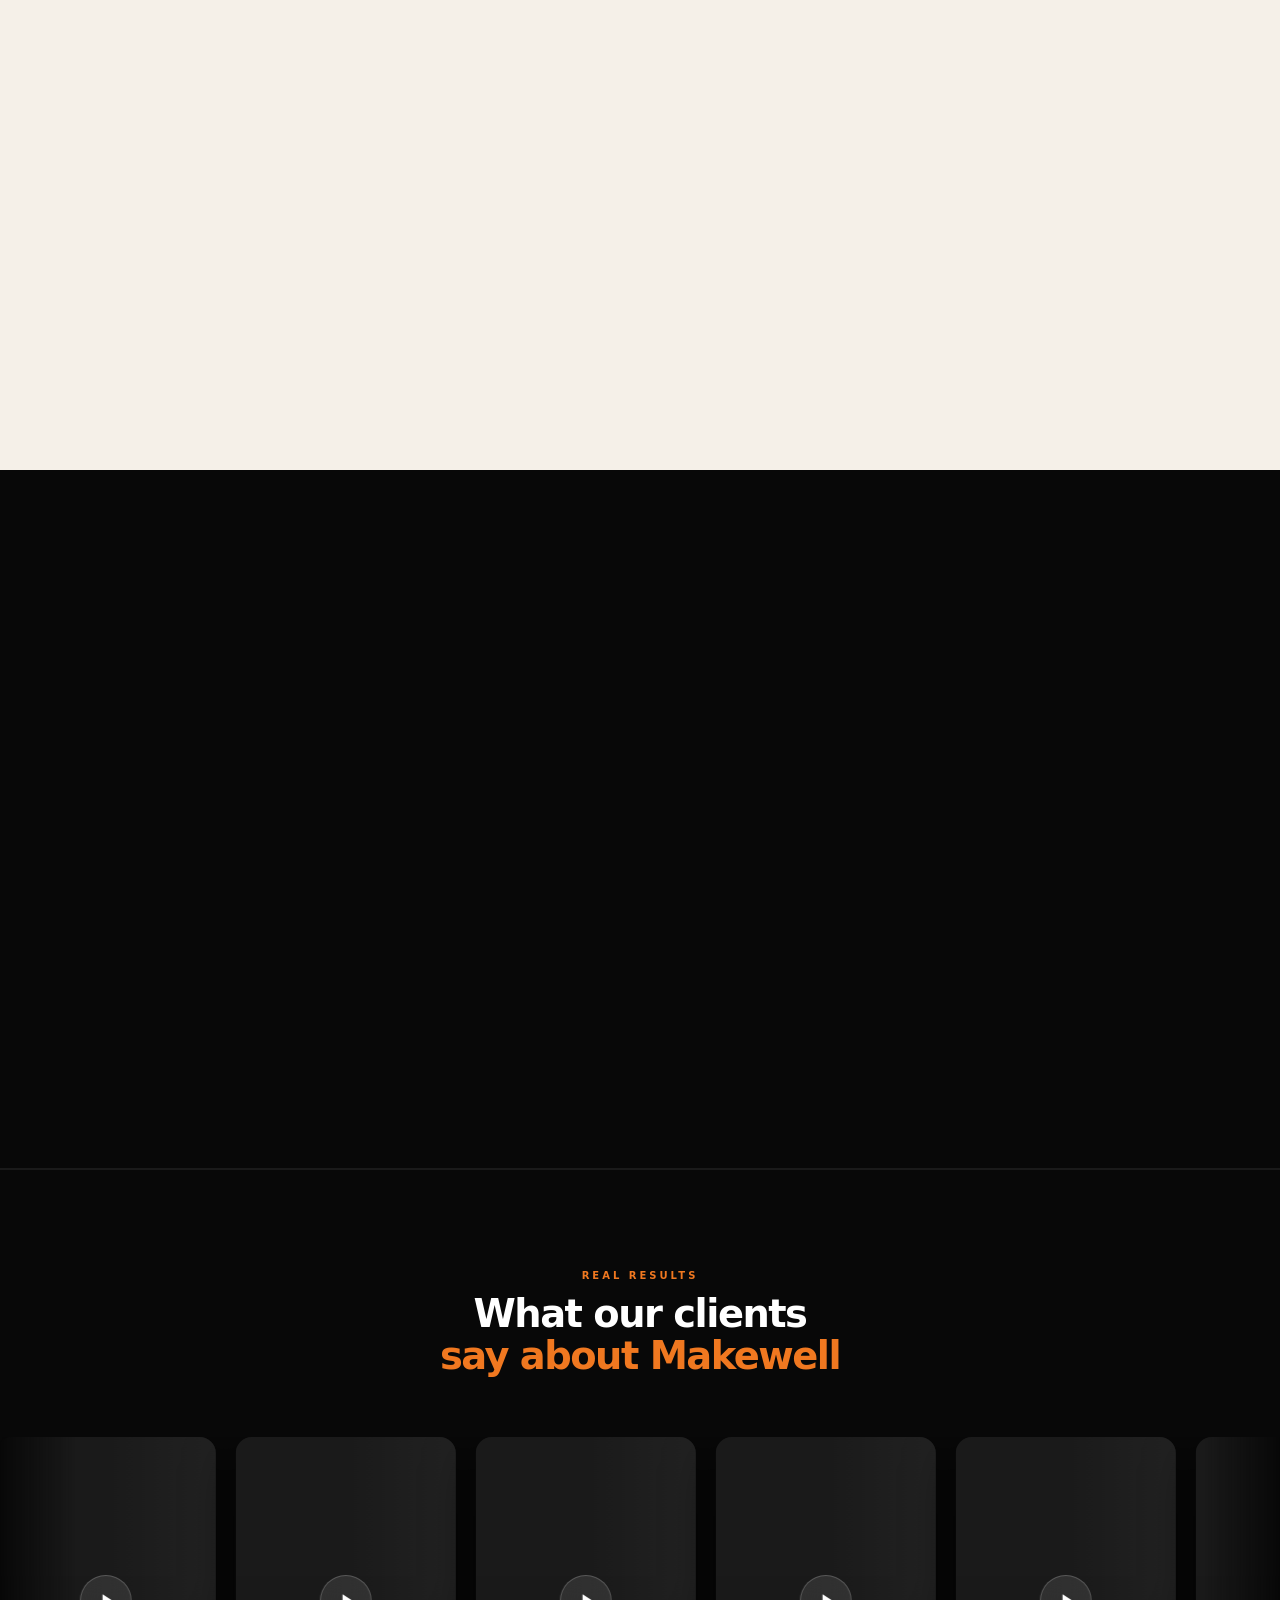
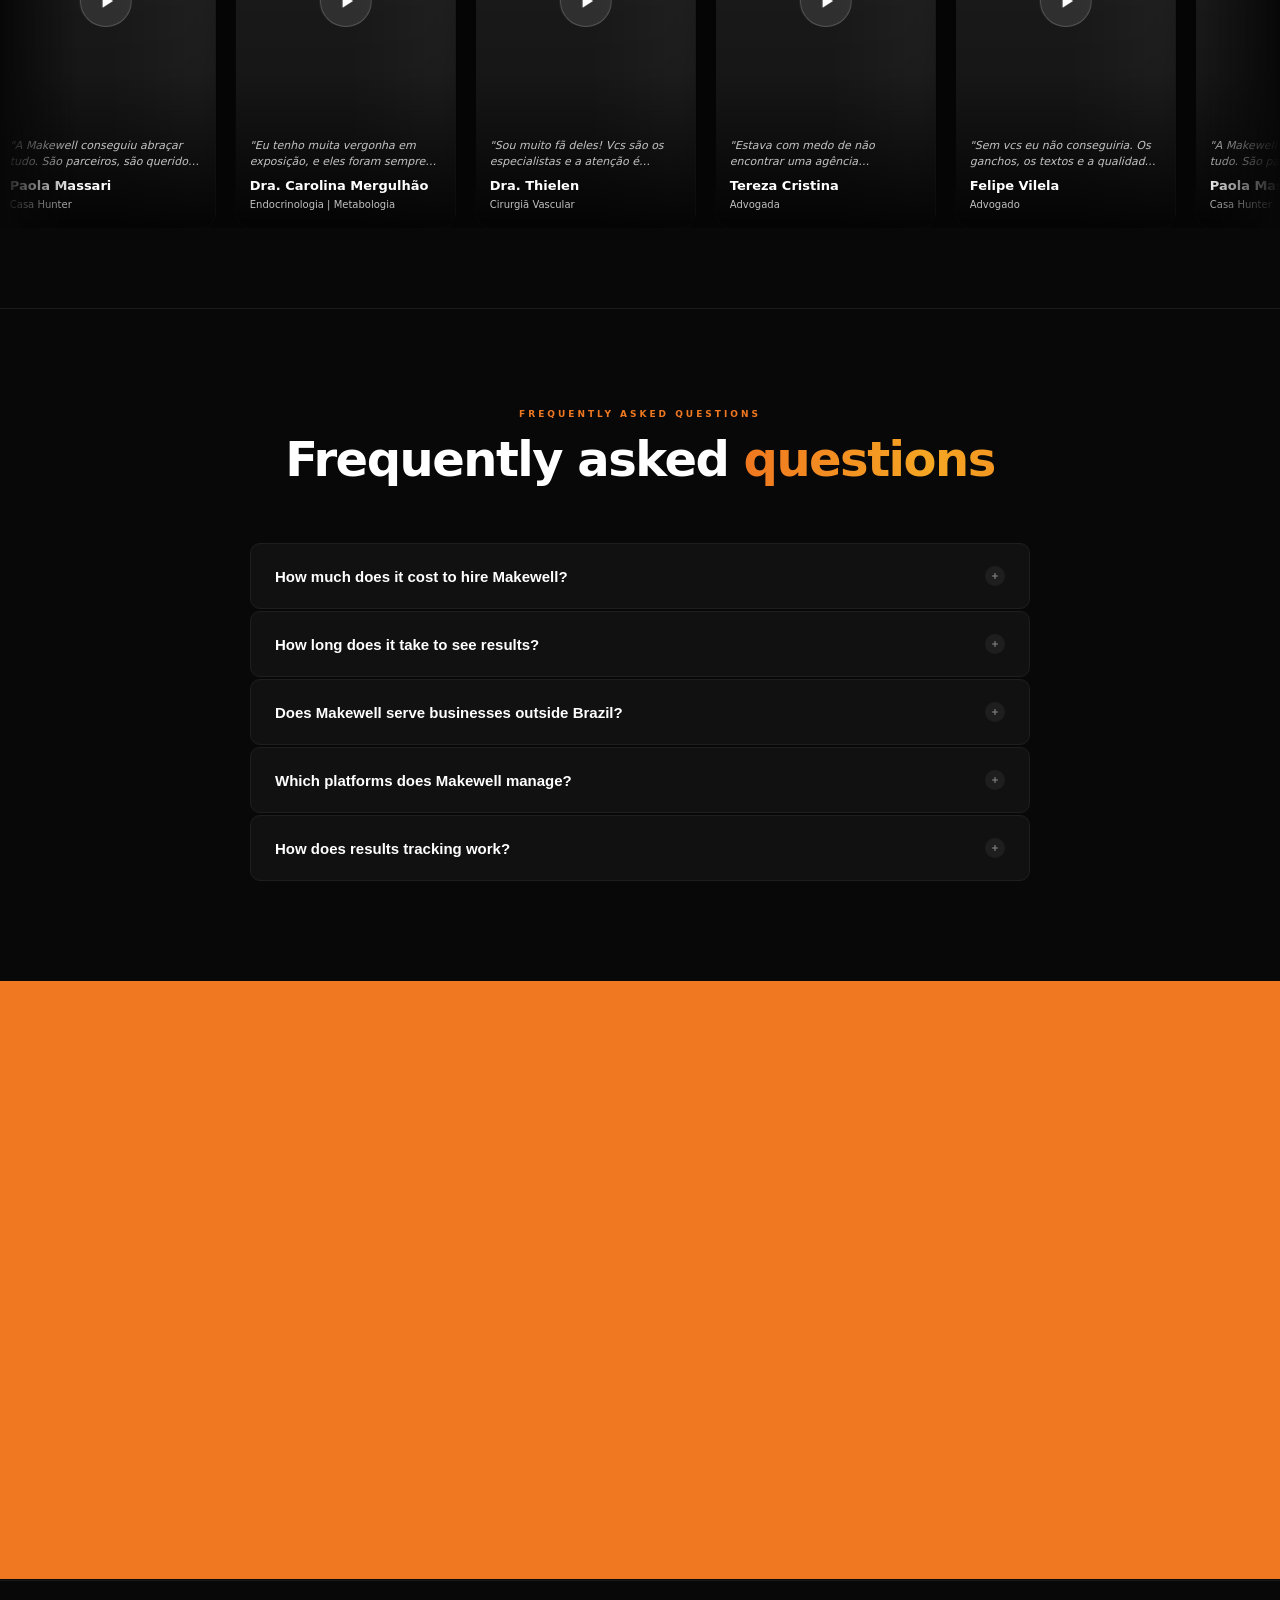
==== commit 046aa7be: "Remover animação do h1 hero para melhorar LCP mobile O h1.hero-h1 é o LCP element — animação heroFad" ====
--- a/index.html
+++ b/index.html
@@ -169,7 +169,7 @@
 }
 </script>
 
-<style>:root{--gold:#F07820;--gold-light:#F5A623;--dark:#080808;--dark2:#111111;--dark3:#1a1a1a;--gray:#888;--light:#f5f0e8;--white:#ffffff;}*,*::before,*::after{box-sizing:border-box;margin:0;padding:0;}html{scroll-behavior:smooth;overflow-x:hidden;}body{font-family:'Segoe UI',system-ui,-apple-system,sans-serif;background:var(--dark);color:var(--white);overflow-x:hidden;overflow-x:clip;}@media (hover:hover) and (pointer:fine){body{cursor:none;}.cursor{position:fixed;width:10px;height:10px;background:var(--gold);border-radius:50%;pointer-events:none;z-index:9999;transition:transform .15s ease;mix-blend-mode:difference;}.cursor-ring{position:fixed;width:36px;height:36px;border:1.5px solid var(--gold);border-radius:50%;pointer-events:none;z-index:9998;transition:all .25s ease;opacity:.5;}}.reveal{opacity:0;transform:translateY(52px) scale(.97);transition:opacity .7s cubic-bezier(.22,1,.36,1),transform .7s cubic-bezier(.22,1,.36,1);will-change:transform,opacity;}.reveal.visible{opacity:1;transform:none;will-change:auto;}.reveal-left{opacity:0;transform:translateX(-56px) scale(.97);transition:opacity .8s cubic-bezier(.22,1,.36,1),transform .8s cubic-bezier(.22,1,.36,1);will-change:transform,opacity;}.reveal-left.visible{opacity:1;transform:none;will-change:auto;}.reveal-right{opacity:0;transform:translateX(56px) scale(.97);transition:opacity .8s cubic-bezier(.22,1,.36,1),transform .8s cubic-bezier(.22,1,.36,1);will-change:transform,opacity;}.reveal-right.visible{opacity:1;transform:none;will-change:auto;}.hero .reveal,.hero .reveal-left,.hero .reveal-right{opacity:1;transform:none;transition:none;will-change:auto;}@keyframes heroFadeUp{from{opacity:0;transform:translateY(36px) scale(.97);filter:blur(5px);}to{opacity:1;transform:none;filter:blur(0);}}@keyframes heroSlideRight{from{opacity:0;transform:translateX(52px) scale(.97);filter:blur(3px);}to{opacity:1;transform:none;filter:blur(0);}}@keyframes heroScaleFade{from{opacity:0;transform:scale(.95) translateY(16px);}to{opacity:1;transform:none;}}.hero-pill{animation:heroFadeUp .65s cubic-bezier(.22,1,.36,1) .05s both;}h1.hero-h1{animation:heroFadeUp .60s cubic-bezier(.22,1,.36,1) .10s both;}.hero-p{animation:heroFadeUp .60s cubic-bezier(.22,1,.36,1) .25s both;}.hero-btns{animation:heroFadeUp .60s cubic-bezier(.22,1,.36,1) .40s both;}@media (min-width:861px){.hero-right{animation:heroSlideRight .80s cubic-bezier(.22,1,.36,1) .25s both;}}@media (max-width:860px){.hero-right{animation:heroScaleFade .65s cubic-bezier(.22,1,.36,1) .10s both;}}@media (prefers-reduced-motion:reduce){.hero-pill,h1.hero-h1,.hero-p,.hero-btns,.hero-right{animation:none;}}.tag{font-size:9px;font-weight:800;letter-spacing:3px;text-transform:uppercase;color:var(--gold);}.gold{background:linear-gradient(90deg,#F07820,#F5A623,#F07820,#C8922A,#F07820);background-size:300% 100%;-webkit-background-clip:text;-webkit-text-fill-color:transparent;background-clip:text;animation:shimmer-gold 4s linear infinite;}nav{position:fixed;top:0;left:0;right:0;z-index:1000;height:calc(72px + env(safe-area-inset-top,0px));padding:env(safe-area-inset-top,0px) 60px 0;display:flex;align-items:center;justify-content:space-between;background:#080808;transition:background .4s,border-color .4s;}nav.scrolled{background:rgba(8,8,8,.98);border-bottom:1px solid #1e1e1e;}header{position:relative;z-index:1000;}main{padding-top:calc(72px + env(safe-area-inset-top,0px));}section[id]{scroll-margin-top:80px;}.nav-logo{display:flex;align-items:center;text-decoration:none;}.nav-logo img{display:block;height:40px;width:auto;}.nav-right{display:flex;align-items:center;gap:24px;}.nav-links{display:flex;align-items:center;gap:22px;}.nav-links a{font-size:13px;font-weight:500;color:#ccc;text-decoration:none;transition:color .2s;white-space:nowrap;}.nav-links a:hover,.nav-links a:active{color:#fff;}.btn-nav{background:var(--gold);color:#fff;border:none;padding:11px 20px;font-weight:800;font-size:11px;letter-spacing:1px;text-transform:uppercase;cursor:pointer;border-radius:6px;transition:background .2s,transform .2s;white-space:nowrap;text-decoration:none;display:inline-flex;align-items:center;}.btn-nav:hover,.btn-nav:active{background:var(--gold-light);transform:translateY(-1px);}#lang-toggle{display:flex;align-items:center;gap:6px;}.lang-sep{color:#333;font-size:11px;}.lang-btn{background:none;border:none;cursor:pointer;font-size:11px;font-weight:800;letter-spacing:1.5px;color:#bbb;padding:4px 2px;transition:color .2s;text-transform:uppercase;}.lang-btn--active{color:var(--gold);}.lang-btn:hover,.lang-btn:active{color:#fff;}.mobile-lang-toggle{display:none;gap:12px;margin-top:28px;padding-top:20px;border-top:1px solid #161616;}.lang-link-back{font-size:11px;font-weight:800;letter-spacing:1.5px;color:#bbb;text-decoration:none;transition:color .2s;text-transform:uppercase;white-space:nowrap;}.lang-link-back:hover,.lang-link-back:active{color:#fff;}.hamburger{display:none;flex-direction:column;gap:5px;background:none;border:none;cursor:pointer;padding:6px;z-index:201;position:relative;}.hamburger span{display:block;width:24px;height:2px;background:#fff;transition:all .3s;border-radius:2px;}.hamburger.open span:nth-child(1){transform:translateY(7px) rotate(45deg);}.hamburger.open span:nth-child(2){opacity:0;}.hamburger.open span:nth-child(3){transform:translateY(-7px) rotate(-45deg);}.mobile-menu{display:none;position:fixed;inset:0;background:#080808;z-index:199;flex-direction:column;justify-content:flex-start;padding:100px 36px 36px;gap:0;}.mobile-menu.open{display:flex;}.mobile-menu a.mobile-link{font-size:13px;font-weight:800;letter-spacing:2.5px;text-transform:uppercase;color:#444;text-decoration:none;padding:20px 0;width:100%;border-bottom:1px solid #161616;transition:color .2s,border-color .2s;display:flex;align-items:center;justify-content:space-between;}.mobile-menu a.mobile-link .mn{font-size:10px;font-weight:600;letter-spacing:1px;color:#222;transition:color .2s;}.mobile-menu a.mobile-link:last-of-type{border-bottom:none;}.mobile-menu a.mobile-link:hover,.mobile-menu a.mobile-link:active{color:#fff;border-color:#2a2a2a;}.mobile-menu a.mobile-link:hover .mn,.mobile-menu a.mobile-link:active .mn{color:var(--gold);}.mobile-menu .btn-primary{margin-top:40px;width:100%;justify-content:center;}@media (max-width:860px){.mobile-lang-toggle{display:flex;}}.wa-float{position:fixed;bottom:calc(28px + env(safe-area-inset-bottom,0px));right:28px;z-index:300;width:58px;height:58px;border-radius:50%;background:#25D366;display:flex;align-items:center;justify-content:center;box-shadow:0 4px 20px rgba(37,211,102,.4);text-decoration:none;transition:transform .25s,box-shadow .25s;}.wa-float:hover,.wa-float:active{transform:scale(1.1);box-shadow:0 6px 28px rgba(37,211,102,.6);}.wa-float svg{width:30px;height:30px;fill:white;}.hero{min-height:100vh;display:grid;grid-template-columns:1fr 1fr;align-items:center;padding:48px 60px 80px;gap:60px;position:relative;overflow-x:hidden;}.hero-bg{position:absolute;inset:0;background:radial-gradient(ellipse 70% 70% at 80% 50%,#C8922A0a 0%,transparent 70%);}.hero-grid{position:absolute;inset:0;background-image:linear-gradient(rgba(255,255,255,.06) 1px,transparent 1px),linear-gradient(90deg,rgba(255,255,255,.06) 1px,transparent 1px);background-size:60px 60px;mask-image:radial-gradient(ellipse at center,black 20%,transparent 80%);-webkit-mask-image:radial-gradient(ellipse at center,black 20%,transparent 80%);}.hero-splash{position:absolute;right:0;top:0;width:52%;height:100%;pointer-events:none;z-index:1;overflow:hidden;opacity:0;animation:splash-fade 0.8s ease 0.2s forwards;}.hero-splash svg{width:100%;height:100%;}.hero-splash .sbar{transform-origin:bottom;transform:scaleY(0);opacity:0.032;animation:bar-rise 1.2s cubic-bezier(.22,1,.36,1) calc(.7s + var(--delay,0s)) forwards;}@keyframes bar-rise{to{transform:scaleY(1);}}@keyframes splash-fade{to{opacity:1;}}.hero-left{position:relative;z-index:2;overflow:hidden;min-width:0;}.hero-pill{display:inline-flex;align-items:center;gap:10px;border:1px solid #C8922A88;border-radius:99px;padding:8px 20px;font-size:10px;font-weight:700;letter-spacing:1.5px;text-transform:uppercase;color:var(--gold);background:#C8922A18;margin-bottom:36px;}.hero-pill-dot{width:6px;height:6px;border-radius:50%;background:var(--gold);animation:pulse 2s infinite;flex-shrink:0;}@keyframes pulse{0%,100%{opacity:1;transform:scale(1)}50%{opacity:.5;transform:scale(1.4)}}h1.hero-h1{font-size:clamp(38px,5vw,72px);font-weight:900;line-height:1.02;letter-spacing:-3px;color:#fff;margin-bottom:28px;max-width:100%;overflow:hidden;overflow-wrap:break-word;word-break:break-word;}h1.hero-h1 em{font-style:normal;display:block;padding-bottom:0.15em;background:linear-gradient(90deg,#F07820,#F5A623,#F07820,#C8922A,#F07820);background-size:300% 100%;-webkit-background-clip:text;-webkit-text-fill-color:transparent;background-clip:text;animation:shimmer-gold 4s linear infinite;}@keyframes shimmer-gold{0%{background-position:0% 50%}100%{background-position:300% 50%}}.hero-particles{position:absolute;inset:0;overflow:hidden;pointer-events:none;z-index:1;}.hero-particles span{position:absolute;width:2px;height:2px;border-radius:50%;background:rgba(240,120,32,.6);animation:float-particle var(--d) ease-in-out infinite;left:var(--x);top:var(--y);opacity:0;}@keyframes float-particle{0%{opacity:0;transform:translateY(0) scale(1);}20%{opacity:1;}80%{opacity:.6;}100%{opacity:0;transform:translateY(-120px) scale(0);}}.hero-p{font-size:16px;color:#bbb;line-height:1.85;max-width:440px;margin-bottom:44px;}.hero-btns{display:flex;gap:14px;flex-wrap:wrap;}.btn-primary{background:var(--gold);color:#fff;border:none;padding:16px 34px;font-weight:800;font-size:12px;letter-spacing:1px;text-transform:uppercase;cursor:pointer;border-radius:8px;transition:all .25s;display:inline-flex;align-items:center;text-decoration:none;}.btn-primary:hover,.btn-primary:active{background:var(--gold-light);transform:translateY(-2px);box-shadow:0 12px 32px rgba(240,120,32,.3);}.btn-outline{background:transparent;color:#fff;border:1px solid #ffffff22;padding:16px 30px;font-weight:700;font-size:12px;letter-spacing:1px;text-transform:uppercase;cursor:pointer;border-radius:8px;transition:all .25s;display:inline-flex;align-items:center;text-decoration:none;}.btn-outline:hover,.btn-outline:active{border-color:#ffffff55;background:#ffffff08;transform:translateY(-2px);}.btn-outline-dark{background:transparent;color:#111;border:1.5px solid #11111130;padding:12px 26px;font-weight:700;font-size:11px;letter-spacing:1px;text-transform:uppercase;cursor:pointer;border-radius:6px;transition:all .25s;white-space:nowrap;}.btn-outline-dark:hover,.btn-outline-dark:active{border-color:#111;background:#11111108;}.hero-right{position:relative;z-index:2;}.hero-card{background:#111;border:1px solid #222;border-radius:16px;overflow:hidden;}.hero-card-header{background:var(--gold);padding:14px 24px;display:flex;justify-content:space-between;}.hero-card-header span{font-size:9px;font-weight:800;letter-spacing:2px;text-transform:uppercase;color:#fff;}.hero-stats{display:grid;grid-template-columns:1fr 1fr;}.hero-stat{padding:32px 28px;border-right:1px solid #1e1e1e;border-bottom:1px solid #1e1e1e;}.hero-stat:nth-child(2n){border-right:none;}.hero-stat:nth-last-child(-n+2){border-bottom:none;}.hero-stat-value{font-size:48px;font-weight:900;line-height:1;color:#fff;margin-bottom:8px;}.hero-stat-value.accent{color:var(--gold);}.hero-stat-label{font-size:8px;font-weight:700;letter-spacing:2px;text-transform:uppercase;color:#aaa;}.hero-tag-bar{padding:18px 24px;border-top:1px solid #1e1e1e;display:flex;gap:8px;flex-wrap:wrap;}.htag{font-size:9px;font-weight:700;letter-spacing:1px;text-transform:uppercase;color:#999;padding:5px 10px;border:1px solid #333;border-radius:4px;}.porque{padding:100px 60px;background:var(--light);}.porque-header{text-align:center;margin-bottom:64px;}.porque-h2{font-size:clamp(30px,4vw,52px);font-weight:900;letter-spacing:-1.5px;color:#111;margin-top:14px;margin-bottom:16px;}.porque-sub{font-size:15px;color:#666;max-width:520px;margin:0 auto;line-height:1.8;}.porque-grid{display:grid;grid-template-columns:repeat(3,1fr);gap:2px;}.porque-card{background:#fff;padding:44px 36px;position:relative;overflow:hidden;transition:background .3s,transform .3s,box-shadow .3s;cursor:default;}.porque-card::before{content:'';position:absolute;top:0;left:0;right:0;height:3px;background:linear-gradient(90deg,var(--gold),var(--gold-light));transform:scaleX(0);transform-origin:left;transition:transform .5s ease;}.porque-card:hover,.porque-card:active{background:#111;transform:translateY(-6px);box-shadow:0 20px 50px rgba(0,0,0,.2);z-index:1;}.porque-card:hover::before,.porque-card:active::before{transform:scaleX(1);}.porque-card:hover .porque-title,.porque-card:active .porque-title{color:var(--gold);}.porque-card:hover .porque-title span,.porque-card:active .porque-title span{color:var(--gold-light);}.porque-card:hover .porque-desc,.porque-card:active .porque-desc{color:#888;}.porque-card-num{font-family:'Courier New',monospace;font-size:10px;font-weight:700;letter-spacing:2px;color:var(--gold);margin-bottom:24px;}.porque-icon{width:48px;height:48px;border:1px solid rgba(240,120,32,.25);border-radius:10px;display:flex;align-items:center;justify-content:center;margin-bottom:24px;background:rgba(240,120,32,.06);}.porque-icon svg{width:22px;height:22px;color:var(--gold);}.porque-title{font-size:20px;font-weight:900;color:#111;margin-bottom:14px;line-height:1.2;transition:color .3s;}.porque-title span{color:var(--gold);transition:color .3s;}.porque-desc{font-size:14px;color:#666;line-height:1.85;transition:color .3s;}@media (max-width:860px){.porque{padding:72px 32px;}.porque-grid{grid-template-columns:1fr;}}@media (max-width:768px){.porque{padding:60px 20px;}}.inst-section{position:relative;background:#050505;border-top:1px solid #1a1a1a;border-bottom:1px solid #1a1a1a;overflow:hidden;cursor:pointer;}.inst-cinema{position:relative;width:100%;aspect-ratio:16/9;max-height:620px;background:linear-gradient(160deg,#100800 0%,#1c0e00 40%,#0a0600 100%);display:flex;align-items:center;justify-content:center;overflow:hidden;}.inst-cinema::before{content:'';position:absolute;inset:0;background:radial-gradient(ellipse at 35% 50%,rgba(240,120,32,.18) 0%,transparent 55%),radial-gradient(ellipse at 75% 60%,rgba(200,80,0,.1) 0%,transparent 50%);pointer-events:none;}.inst-cinema-grid{position:absolute;inset:0;background-image:linear-gradient(rgba(255,255,255,.04) 1px,transparent 1px),linear-gradient(90deg,rgba(255,255,255,.04) 1px,transparent 1px);background-size:64px 64px;pointer-events:none;}.inst-cinema-lines{position:absolute;bottom:0;left:0;right:0;height:200px;background:linear-gradient(to top,rgba(240,120,32,.06) 0%,transparent 100%);pointer-events:none;}.inst-cinema-content{position:relative;z-index:2;text-align:center;display:flex;flex-direction:column;align-items:center;gap:20px;}.inst-cinema-label{font-size:10px;font-weight:800;letter-spacing:4px;text-transform:uppercase;color:var(--gold);}.inst-cinema-title{font-size:clamp(32px,4.5vw,68px);font-weight:900;letter-spacing:-2.5px;color:#fff;line-height:1.02;}.inst-cinema-sub{font-size:clamp(13px,1.2vw,16px);color:rgba(255,255,255,.75);max-width:380px;line-height:1.7;margin-top:-4px;}.inst-play-btn{position:relative;width:84px;height:84px;border-radius:50%;background:var(--gold);border:none;cursor:pointer;display:flex;align-items:center;justify-content:center;margin-top:8px;transition:transform .2s,background .2s;}.inst-play-btn::before{content:'';position:absolute;inset:0;border-radius:50%;background:var(--gold);animation:play-pulse 2.5s ease-out infinite;will-change:transform,opacity;}.inst-play-btn:hover,.inst-play-btn:active{transform:scale(1.1);background:#f08020;}.inst-play-btn svg{position:relative;width:28px;height:28px;fill:#fff;margin-left:5px;}@keyframes play-pulse{0%{transform:scale(1);opacity:.55}70%{transform:scale(1.85);opacity:0}100%{transform:scale(1.85);opacity:0}}.inst-duration{font-size:11px;color:rgba(255,255,255,.6);letter-spacing:1px;margin-top:-4px;}.inst-modal{display:none;position:fixed;inset:0;z-index:1000;background:rgba(0,0,0,.96);backdrop-filter:blur(24px);-webkit-backdrop-filter:blur(24px);align-items:center;justify-content:center;}.inst-modal.open{display:flex;}.inst-modal-inner{position:relative;width:min(900px,94vw);}.inst-modal-video-wrap{border-radius:14px;overflow:hidden;background:#000;padding-bottom:56.25%;position:relative;box-shadow:0 48px 140px rgba(0,0,0,.9);}.inst-modal-video-wrap iframe{position:absolute;inset:0;width:100%;height:100%;display:block;border:none;}.inst-modal-close{position:absolute;top:-48px;right:0;background:rgba(255,255,255,.08);border:1px solid rgba(255,255,255,.15);color:#fff;font-size:16px;width:38px;height:38px;border-radius:50%;cursor:pointer;display:flex;align-items:center;justify-content:center;transition:background .2s;}.inst-modal-close:hover,.inst-modal-close:active{background:rgba(255,255,255,.18);}@media (max-width:768px){.inst-section{padding:0;}.inst-cinema{aspect-ratio:auto;min-height:400px;padding:60px 24px;}.inst-play-btn{width:68px;height:68px;}.inst-modal-inner{width:94vw;}.inst-modal-close{top:-44px;}}.depo-section{background:#080808;padding:100px 0 80px;border-top:1px solid #1a1a1a;border-bottom:1px solid #1a1a1a;overflow:hidden;}.depo-header{text-align:center;margin-bottom:60px;padding:0 40px;}.depo-label{font-size:10px;font-weight:800;letter-spacing:3px;text-transform:uppercase;color:var(--gold);margin-bottom:12px;}.depo-title{font-size:clamp(28px,3vw,44px);font-weight:900;letter-spacing:-1.5px;color:#fff;line-height:1.1;}.depo-title span{color:var(--gold);}.depo-lang-note{font-size:12px;color:#555;margin-top:16px;font-style:italic;}.depo-marquee{display:flex;width:max-content;will-change:transform;}.depo-marquee-wrap{overflow:hidden;mask-image:linear-gradient(to right,transparent 0%,black 6%,black 94%,transparent 100%);-webkit-mask-image:linear-gradient(to right,transparent 0%,black 6%,black 94%,transparent 100%);}.reel-card{flex:0 0 220px;margin-right:20px;cursor:pointer;}.reel-card-video{position:relative;border-radius:16px;overflow:hidden;background:#111;padding-bottom:177.78%;box-shadow:0 20px 50px rgba(0,0,0,.6);transition:transform .3s,box-shadow .3s;}.reel-card:hover .reel-card-video,.reel-card:active .reel-card-video{transform:translateY(-8px) scale(1.02);box-shadow:0 36px 80px rgba(0,0,0,.8);}.reel-card-video video{position:absolute;inset:0;width:100%;height:100%;object-fit:cover;display:block;}.reel-card-overlay{position:absolute;inset:0;background:linear-gradient(to top,rgba(0,0,0,.85) 0%,rgba(0,0,0,.1) 40%,transparent 65%);pointer-events:none;}.reel-card-play{position:absolute;top:42%;left:50%;transform:translate(-50%,-50%);width:52px;height:52px;border-radius:50%;background:rgba(255,255,255,.1);backdrop-filter:blur(12px);-webkit-backdrop-filter:blur(12px);border:1.5px solid rgba(255,255,255,.2);display:flex;align-items:center;justify-content:center;transition:all .25s;pointer-events:none;}.reel-card:hover .reel-card-play,.reel-card:active .reel-card-play{background:var(--gold);border-color:var(--gold);transform:translate(-50%,-50%) scale(1.12);}.reel-card-play svg{width:18px;height:18px;fill:#fff;margin-left:3px;}.reel-card-info{position:absolute;bottom:0;left:0;right:0;padding:14px 14px 16px;}.reel-card-quote{font-size:11px;color:rgba(255,255,255,.75);font-style:italic;line-height:1.45;margin-bottom:8px;display:-webkit-box;-webkit-line-clamp:2;-webkit-box-orient:vertical;overflow:hidden;}.reel-card-name{font-size:13px;font-weight:700;color:#fff;line-height:1.3;}.reel-card-role{font-size:10px;color:rgba(255,255,255,.75);margin-top:3px;line-height:1.4;}.reel-modal{display:none;position:fixed;inset:0;z-index:999;background:rgba(0,0,0,.92);backdrop-filter:blur(20px);-webkit-backdrop-filter:blur(20px);align-items:center;justify-content:center;}.reel-modal.open{display:flex;}.reel-modal-inner{position:relative;width:min(380px,90vw);}.reel-modal-video-wrap{border-radius:18px;overflow:hidden;background:#000;padding-bottom:177.78%;position:relative;box-shadow:0 40px 120px rgba(0,0,0,.9);}.reel-modal-video-wrap iframe{position:absolute;inset:0;width:100%;height:100%;display:block;border:none;}.reel-modal-close{position:absolute;top:-44px;right:0;background:rgba(255,255,255,.1);border:1px solid rgba(255,255,255,.2);color:#fff;font-size:18px;width:36px;height:36px;border-radius:50%;cursor:pointer;display:flex;align-items:center;justify-content:center;transition:background .2s;}.reel-modal-close:hover,.reel-modal-close:active{background:rgba(255,255,255,.2);}.reel-modal-info{text-align:center;margin-top:20px;}.reel-modal-name{font-size:16px;font-weight:700;color:#fff;}.reel-modal-role{font-size:12px;color:rgba(255,255,255,.75);margin-top:4px;}@media (max-width:768px){.depo-section{padding:60px 0;}.depo-header{padding:0 20px;margin-bottom:40px;}.reel-card{flex:0 0 150px;margin-right:14px;}.reel-modal-inner{width:88vw;}.reel-modal-close{top:-40px;}}.ticker{background:var(--gold);height:48px;overflow:hidden;white-space:nowrap;display:flex;align-items:center;}.ticker-track{display:inline-flex;align-items:center;height:100%;animation:ticker 30s linear infinite;}@keyframes ticker{from{transform:translateX(0)}to{transform:translateX(-50%)}}.ticker-item{font-family:'Courier New',monospace;font-size:12px;font-weight:700;letter-spacing:2px;text-transform:uppercase;color:#fff;padding:0 32px;}.ticker-sep{color:rgba(255,255,255,.4);padding:0;}.numbers{display:grid;grid-template-columns:repeat(4,1fr);background:#1a1a1a;gap:1px;position:relative;overflow:hidden;}.numbers::before{content:'';position:absolute;left:50%;top:50%;transform:translate(-50%,-50%);width:700px;height:700px;background:radial-gradient(ellipse at center,rgba(240,120,32,.35) 0%,transparent 65%);pointer-events:none;z-index:0;}.number-item{background-color:var(--dark);background-image:radial-gradient(rgba(255,255,255,.18) 1px,transparent 1px);background-size:24px 24px;padding:56px 44px;display:flex;flex-direction:column;align-items:center;text-align:center;position:relative;z-index:1;}.number-value{font-size:clamp(44px,4.5vw,64px);font-weight:900;line-height:1;color:#fff;margin-bottom:14px;white-space:nowrap;}.number-value .accent{color:var(--gold);}.number-desc{font-size:13px;color:#999;line-height:1.65;max-width:160px;text-align:center;}.metodo{padding:120px 60px;background:var(--light);}.metodo-header{display:flex;justify-content:space-between;align-items:flex-end;margin-bottom:64px;gap:32px;}.metodo-right{display:flex;flex-direction:column;align-items:flex-end;gap:16px;}h2.metodo-h2{font-size:clamp(32px,4vw,52px);font-weight:900;letter-spacing:-1.5px;color:#111;margin-top:14px;}.metodo-sub{font-size:14px;color:#666;max-width:300px;line-height:1.7;text-align:right;}.metodo-steps{display:grid;grid-template-columns:repeat(5,1fr);gap:2px;}.step{background:#fff;padding:44px 28px;position:relative;overflow:hidden;transition:background .3s,transform .3s,box-shadow .3s;cursor:default;}.step:hover,.step:active{background:#111;transform:translateY(-6px);box-shadow:0 20px 50px rgba(0,0,0,.2);z-index:1;}.step:hover .step-title,.step:active .step-title{color:var(--gold);}.step:hover .step-desc,.step:active .step-desc{color:#888;}.step::before{content:'';position:absolute;top:0;left:0;right:0;height:3px;background:linear-gradient(90deg,var(--gold),var(--gold-light));transform:scaleX(0);transform-origin:left;transition:transform .5s ease;}.step:hover::before,.step:active::before{transform:scaleX(1);}.step-num{font-family:'Courier New',monospace;font-size:10px;font-weight:700;letter-spacing:2px;color:var(--gold);margin-bottom:18px;}.step-title{font-size:12px;font-weight:900;letter-spacing:.5px;text-transform:uppercase;color:#111;margin-bottom:10px;}.step-desc{font-size:12px;color:#666;line-height:1.75;}.services{padding:120px 60px;border-bottom:1px solid #1a1a1a;position:relative;overflow:hidden;}.services::before{content:'';position:absolute;top:-160px;right:-160px;width:520px;height:520px;border-radius:50%;background:radial-gradient(circle,rgba(240,120,32,.35) 0%,transparent 70%);pointer-events:none;}.services::after{content:'';position:absolute;bottom:60px;left:60px;width:280px;height:280px;background-image:linear-gradient(rgba(255,255,255,.15) 1px,transparent 1px),linear-gradient(90deg,rgba(255,255,255,.15) 1px,transparent 1px);background-size:32px 32px;mask-image:radial-gradient(ellipse at center,black 20%,transparent 80%);-webkit-mask-image:radial-gradient(ellipse at center,black 20%,transparent 80%);pointer-events:none;}.services-header{margin-bottom:64px;position:relative;z-index:1;}h2.services-h2{font-size:clamp(32px,4vw,52px);font-weight:900;letter-spacing:-1.5px;color:#fff;margin-top:14px;}.services-grid{display:grid;grid-template-columns:repeat(3,1fr);gap:2px;background:#1a1a1a;position:relative;z-index:1;}.service-card{background:var(--dark);padding:40px 34px;position:relative;overflow:hidden;transition:background .3s;cursor:default;display:flex;flex-direction:column;}.service-card::after{content:'';position:absolute;inset:0;background:linear-gradient(135deg,#C8922A08,transparent 60%);opacity:0;transition:opacity .4s;}.service-card:hover,.service-card:active{background:#111;}.service-card:hover::after,.service-card:active::after{opacity:1;}.service-icon{width:52px;height:52px;border:1px solid rgba(240,120,32,.25);border-radius:12px;display:flex;align-items:center;justify-content:center;margin-bottom:28px;background:rgba(240,120,32,.06);}.service-icon svg{width:26px;height:26px;stroke:var(--gold);fill:none;stroke-width:1.6;stroke-linecap:round;stroke-linejoin:round;}.service-tag{font-size:9px;font-weight:800;letter-spacing:2.5px;text-transform:uppercase;color:var(--gold);margin-bottom:12px;}.service-title{font-size:19px;font-weight:800;color:#fff;margin-bottom:12px;line-height:1.3;}.service-desc{font-size:13px;color:#999;line-height:1.8;margin-bottom:24px;flex:1;}.service-list{display:flex;flex-direction:column;gap:8px;list-style:none;}.service-list li{font-size:12px;color:#aaa;display:flex;gap:10px;}.service-list li::before{content:'→';color:var(--gold);flex-shrink:0;}.cases{padding:120px 60px;background:var(--light);}.cases-header{display:flex;justify-content:space-between;align-items:flex-end;margin-bottom:64px;gap:24px;}h2.cases-h2{font-size:clamp(32px,4vw,52px);font-weight:900;letter-spacing:-1.5px;color:#111;margin-top:14px;}.cases-grid{display:grid;grid-template-columns:1fr 1fr;gap:3px;margin-bottom:3px;}.case-card{background:#111;border-radius:12px;overflow:hidden;transition:transform .3s;cursor:default;}.case-card:hover,.case-card:active{transform:scale(1.01);}.case-header{background:var(--gold);padding:15px 28px;display:flex;justify-content:space-between;align-items:center;}.case-sector{font-size:9px;font-weight:800;letter-spacing:2px;text-transform:uppercase;color:#fff;}.case-roi{font-size:9px;font-weight:700;letter-spacing:1px;text-transform:uppercase;color:rgba(255,255,255,.8);}.case-body{padding:32px 28px;}.case-title{font-size:22px;font-weight:900;color:#fff;margin-bottom:4px;}.case-sub{font-family:'Courier New',monospace;font-size:10px;letter-spacing:1px;text-transform:uppercase;color:#999;margin-bottom:24px;}.case-metrics{display:grid;grid-template-columns:repeat(3,1fr);gap:1px;background:#222;border-radius:8px;overflow:hidden;margin-bottom:20px;}.case-metric{background:#161616;padding:18px 12px;text-align:center;}.case-metric-value{font-size:30px;font-weight:900;color:#fff;}.case-metric-value.accent{color:var(--gold);}.case-metric-label{font-size:7px;font-weight:700;letter-spacing:2px;text-transform:uppercase;color:#999;margin-top:5px;}.case-quote{padding:14px 18px;background:#161616;border-left:2px solid var(--gold);border-radius:0 8px 8px 0;}.case-quote p{font-size:12px;color:#ccc;line-height:1.7;font-style:italic;margin-bottom:7px;}.case-quote cite{font-size:8px;font-weight:700;letter-spacing:1.5px;text-transform:uppercase;color:#999;font-style:normal;}.cases-cta{background:#111;padding:34px 38px;display:flex;justify-content:space-between;align-items:center;gap:24px;flex-wrap:wrap;}.cases-cta-text .tag{margin-bottom:8px;}.cases-cta-text strong{font-size:21px;font-weight:900;color:#fff;}.cases-cta-text strong em{font-style:normal;color:var(--gold);}.about{padding:120px 60px;display:grid;grid-template-columns:1fr 1fr;gap:80px;align-items:center;border-bottom:1px solid #1a1a1a;position:relative;overflow:hidden;}.about::before{content:'';position:absolute;right:-100px;top:50%;transform:translateY(-50%);width:480px;height:480px;border-radius:50%;background:radial-gradient(circle,rgba(240,120,32,.32) 0%,transparent 70%);pointer-events:none;}.about::after{content:'';position:absolute;top:60px;left:-20px;width:200px;height:200px;background-image:radial-gradient(rgba(255,255,255,.25) 1px,transparent 1px);background-size:18px 18px;mask-image:radial-gradient(ellipse at center,black 30%,transparent 75%);-webkit-mask-image:radial-gradient(ellipse at center,black 30%,transparent 75%);pointer-events:none;}h2.about-h2{font-size:clamp(32px,4vw,50px);font-weight:900;letter-spacing:-1.5px;color:#fff;margin-top:14px;margin-bottom:22px;}.about-p{font-size:15px;color:#888;line-height:1.9;margin-bottom:22px;}.about-quote{padding:20px 22px;background:#111;border:1px solid #222;border-left:3px solid var(--gold);border-radius:0 10px 10px 0;margin-bottom:32px;}.about-quote p{font-size:14px;color:#ccc;line-height:1.75;font-style:italic;}.team{display:flex;flex-direction:column;gap:12px;margin-bottom:12px;}.team-card{background:#111;border:1px solid #1e1e1e;border-radius:12px;padding:22px 26px;display:flex;align-items:center;gap:18px;transition:border-color .3s;cursor:default;}.team-card:hover,.team-card:active{border-color:#C8922A44;}.team-avatar{width:110px;height:110px;border-radius:50%;border:3px solid var(--gold);flex-shrink:0;overflow:hidden;}.team-avatar img{width:100%;height:100%;object-fit:cover;object-position:center top;display:block;}.team-name{font-size:15px;font-weight:800;color:#fff;margin-bottom:5px;}.team-role{font-size:9px;font-weight:700;letter-spacing:1.5px;text-transform:uppercase;color:#999;}.about-stats{background:#111;border:1px solid #1e1e1e;border-radius:12px;padding:26px;display:grid;grid-template-columns:repeat(3,1fr);text-align:center;}.about-stat{padding:4px 12px;}.about-stat:not(:last-child){border-right:1px solid #222;}.about-stat-val{font-size:28px;font-weight:900;color:var(--gold);}.about-stat-label{font-size:8px;font-weight:700;letter-spacing:2px;text-transform:uppercase;color:#999;margin-top:5px;}.cta-section{background:var(--gold);padding:120px 60px;text-align:center;position:relative;overflow:hidden;}.cta-particles span{background:rgba(255,255,255,.5);}.cta-circle{position:absolute;border-radius:50%;border:1px solid rgba(255,255,255,.1);left:50%;top:50%;transform:translate(-50%,-50%);pointer-events:none;}.cta-pill{display:inline-flex;align-items:center;gap:10px;border:1.5px solid rgba(255,255,255,.4);border-radius:99px;padding:8px 20px;font-size:10px;font-weight:800;letter-spacing:1.5px;text-transform:uppercase;color:#fff;margin-bottom:28px;}.cta-pill-dot{width:6px;height:6px;border-radius:50%;background:#fff;flex-shrink:0;animation:pulse 2s infinite;}h2.cta-h2{font-size:clamp(36px,5vw,64px);font-weight:900;letter-spacing:-2px;color:#fff;line-height:1.06;margin-bottom:18px;}.cta-p{font-size:16px;color:rgba(255,255,255,.8);line-height:1.8;max-width:420px;margin:0 auto 44px;}.cta-btns{display:flex;gap:14px;justify-content:center;flex-wrap:wrap;}.btn-dark{background:#111;color:#fff;border:none;padding:16px 34px;font-weight:800;font-size:12px;letter-spacing:1px;text-transform:uppercase;cursor:pointer;border-radius:8px;transition:all .25s;display:inline-flex;align-items:center;text-decoration:none;}.btn-dark:hover,.btn-dark:active{background:#000;transform:translateY(-2px);}.btn-white-outline{background:transparent;color:#fff;border:2px solid rgba(255,255,255,.5);padding:14px 30px;font-weight:700;font-size:12px;letter-spacing:1px;text-transform:uppercase;cursor:pointer;border-radius:8px;transition:all .25s;display:inline-flex;align-items:center;text-decoration:none;}.btn-white-outline:hover,.btn-white-outline:active{border-color:#fff;background:rgba(255,255,255,.1);}footer{background:var(--dark);border-top:1px solid #1a1a1a;}.footer-main{padding:72px 60px 56px;display:grid;grid-template-columns:220px 1fr 1fr 1fr 1fr;gap:48px;}.footer-brand img{height:52px;width:auto;margin-bottom:20px;display:block;}.footer-socials{display:flex;gap:12px;margin-top:4px;}.footer-social{width:36px;height:36px;border-radius:50%;background:#2e2e2e;display:flex;align-items:center;justify-content:center;transition:background .2s;text-decoration:none;}.footer-social:hover,.footer-social:active{background:var(--gold);}.footer-social svg{width:16px;height:16px;fill:#ccc;}.footer-col-title{font-size:15px;font-weight:800;color:var(--gold);margin-bottom:20px;}.footer-col p{font-size:13px;color:#888;line-height:1.8;}.footer-col-links{display:flex;flex-direction:column;gap:10px;}.footer-col-links a{font-size:13px;color:#999;text-decoration:none;transition:color .2s;}.footer-col-links a:hover,.footer-col-links a:active{color:#fff;}.footer-address-line{font-size:13px;color:#999;line-height:1.75;margin-bottom:16px;}.footer-contact a{display:block;font-size:13px;color:#999;text-decoration:none;transition:color .2s;margin-bottom:6px;}.footer-contact a:hover,.footer-contact a:active{color:#fff;}.footer-cnpj{font-size:12px;color:#999;margin-top:4px;}.footer-bottom{border-top:1px solid #2a2a2a;padding:20px 60px;text-align:center;}.footer-bottom p{font-size:13px;color:#888;}@media (max-width:1024px){.footer-main{grid-template-columns:1fr 1fr 1fr;gap:36px;padding:56px 32px 40px;}}@media (max-width:768px){.footer-main{grid-template-columns:1fr 1fr;padding:48px 20px 36px;gap:32px;text-align:left;}.footer-col p,.footer-col-links,.footer-address-line,.footer-contact{text-align:left;}.footer-bottom{padding:16px 20px;}}@media (max-width:480px){.footer-main{grid-template-columns:1fr;}.footer-col p,.footer-col-links,.footer-address-line,.footer-contact{text-align:left;}}#progress-bar{position:fixed;top:0;left:0;height:3px;width:0%;background:linear-gradient(90deg,var(--gold),var(--gold-light));z-index:9999;transition:width .1s linear;pointer-events:none;}#back-to-top{position:fixed;bottom:calc(98px + env(safe-area-inset-bottom,0px));right:35px;width:44px;height:44px;border-radius:50%;background:var(--gold);border:none;cursor:pointer;display:flex;align-items:center;justify-content:center;z-index:500;opacity:0;transform:translateY(12px);transition:opacity .3s,transform .3s,background .2s;pointer-events:none;}#back-to-top.visible{opacity:1;transform:translateY(0);pointer-events:auto;}#back-to-top:hover,#back-to-top:active{background:var(--gold-light);}#back-to-top svg{width:18px;height:18px;fill:none;stroke:#fff;stroke-width:2.5;stroke-linecap:round;stroke-linejoin:round;}.faq{padding:100px 60px;background:var(--dark);}.faq-header{text-align:center;margin-bottom:56px;}.faq-h2{font-size:clamp(28px,4vw,48px);font-weight:900;color:#fff;letter-spacing:-1.5px;margin-top:12px;}.faq-list{max-width:780px;margin:0 auto;display:flex;flex-direction:column;gap:2px;}.faq-item{background:#111;border:1px solid #1e1e1e;border-radius:10px;overflow:hidden;}.faq-question{width:100%;background:none;border:none;text-align:left;padding:22px 24px;font-size:15px;font-weight:700;color:#fff;cursor:pointer;display:flex;justify-content:space-between;align-items:center;gap:16px;}.faq-question:hover,.faq-question:active{color:var(--gold);}.faq-icon{width:20px;height:20px;flex-shrink:0;border-radius:50%;background:#1e1e1e;display:flex;align-items:center;justify-content:center;transition:background .2s,transform .3s;}.faq-icon svg{width:10px;height:10px;stroke:#888;stroke-width:2.5;fill:none;transition:stroke .2s;}.faq-item.open .faq-icon{background:var(--gold);transform:rotate(45deg);}.faq-item.open .faq-icon svg{stroke:#fff;}.faq-answer{max-height:0;overflow:hidden;transition:max-height .4s cubic-bezier(.22,1,.36,1);}.faq-answer-inner{padding:0 24px 22px;font-size:14px;color:#888;line-height:1.8;}.faq-item.open .faq-answer{max-height:400px;}@media (max-width:768px){.faq{padding:72px 20px;}}.reel-card-video{background:#111;}.reel-card-video img{opacity:0;transition:opacity .4s ease;}.reel-card-video img.loaded{opacity:1;}.reel-card-video::before{content:'';position:absolute;inset:0;background:linear-gradient(90deg,#1a1a1a 25%,#222 50%,#1a1a1a 75%);background-size:200% 100%;animation:skeleton 1.4s linear infinite;z-index:0;will-change:transform;}.reel-card-video.img-loaded::before{display:none;}@keyframes skeleton{0%{transform:translateX(100%)}100%{transform:translateX(-100%)}}#cookie-banner{position:fixed;bottom:0;left:0;right:0;background:#111;border-top:1px solid #222;padding:18px 32px;display:flex;align-items:center;justify-content:space-between;gap:20px;z-index:800;transform:translateY(100%);transition:transform .4s cubic-bezier(.22,1,.36,1);flex-wrap:wrap;}#cookie-banner.visible{transform:translateY(0);}#cookie-banner p{font-size:13px;color:#aaa;line-height:1.6;flex:1;min-width:200px;}#cookie-banner a{color:var(--gold);text-decoration:underline;}.cookie-btns{display:flex;gap:10px;flex-shrink:0;}.btn-cookie-accept{background:#C05800;color:#fff;border:none;padding:10px 22px;border-radius:6px;font-weight:700;font-size:12px;letter-spacing:.5px;cursor:pointer;transition:background .2s;}.btn-cookie-accept:hover,.btn-cookie-accept:active{background:#D06200;}.btn-cookie-decline{background:transparent;color:#bbb;border:1px solid #444;padding:10px 18px;border-radius:6px;font-weight:600;font-size:12px;cursor:pointer;transition:color .2s,border-color .2s;}.btn-cookie-decline:hover,.btn-cookie-decline:active{color:#ddd;border-color:#666;}@media (max-width:600px){#cookie-banner{padding:16px 20px;}.cookie-btns{width:100%;}.btn-cookie-accept,.btn-cookie-decline{flex:1;text-align:center;}}@media (prefers-reduced-motion:reduce){*,*::before,*::after{animation-duration:0.01ms !important;animation-iteration-count:1 !important;transition-duration:0.01ms !important;}}@media (max-width:860px){nav{padding:env(safe-area-inset-top,0px) 24px 0;background:#080808;}.nav-links{display:none;}#lang-toggle{display:none;}.btn-nav{display:none;}.hamburger{display:flex;}.hero{padding:28px 32px 64px;}.numbers{grid-template-columns:repeat(2,1fr);}.metodo{padding:80px 32px;}.metodo-steps{grid-template-columns:repeat(3,1fr);}.services{padding:80px 32px;}.services-grid{grid-template-columns:repeat(2,1fr);}.cases{padding:80px 32px;}.about{padding:80px 32px;grid-template-columns:1fr;gap:48px;}.cta-section{padding:80px 32px;}footer{padding:28px 32px;}.wa-float{bottom:calc(20px + env(safe-area-inset-bottom,0px));right:20px;width:52px;height:52px;}#back-to-top{right:20px;bottom:calc(86px + env(safe-area-inset-bottom,0px));}}@media (max-width:768px){nav{padding:env(safe-area-inset-top,0px) 20px 0;}.btn-nav{display:none;}.hero{grid-template-columns:1fr;padding:28px 20px 56px;gap:40px;overflow-x:hidden;}.hero-right{width:100%;max-width:100%;overflow:hidden;order:-1;}.hero-card{width:100%;max-width:100%;}.hero-card-header{flex-wrap:wrap;gap:4px;}.hero-stat-value{font-size:36px;}.hero-btns{flex-direction:column;width:100%;}.hero-btns .btn-primary,.hero-btns .btn-outline{width:100%;justify-content:center;text-align:center;}h1.hero-h1{letter-spacing:-2px;font-size:clamp(36px,9vw,52px);}.hero-right{order:-1;}.hero-stats{grid-template-columns:1fr 1fr;}.numbers{grid-template-columns:repeat(2,1fr);}.number-item{padding:40px 28px;}.metodo{padding:72px 20px;}.metodo-header{flex-direction:column;align-items:flex-start;}.metodo-right{align-items:flex-start;}.metodo-sub{text-align:left;}.metodo-steps{grid-template-columns:1fr 1fr;}.services{padding:72px 20px;}.services-grid{grid-template-columns:1fr;}.cases{padding:72px 20px;}.cases-header{flex-direction:column;align-items:flex-start;}.cases-grid{grid-template-columns:1fr;}.case-card{max-width:100%;overflow:hidden;}.case-metric-value{font-size:22px;}.about{padding:72px 20px;}.about-stats{grid-template-columns:repeat(3,1fr);}.cta-section{padding:72px 20px;}h2.cta-h2{letter-spacing:-1.5px;}footer{flex-direction:column;text-align:center;padding:28px 20px;}.footer-address{display:none;}}@media (max-width:480px){.hero-btns{flex-direction:column;width:100%;}.hero-btns .btn-primary,.hero-btns .btn-outline{width:100%;text-align:center;justify-content:center;box-sizing:border-box;}.metodo-steps{grid-template-columns:1fr;}.numbers{grid-template-columns:repeat(2,1fr);}.number-item{padding:32px 24px;}.cta-btns{flex-direction:column;align-items:center;}.cta-btns .btn-dark,.cta-btns .btn-white-outline{width:100%;}.cases-cta{flex-direction:column;}}body::after{content:'';position:fixed;inset:0;pointer-events:none;z-index:999;opacity:0.04;background-image:url("data:image/svg+xml,%3Csvg xmlns='http://www.w3.org/2000/svg' width='256' height='256'%3E%3Cfilter id='n'%3E%3CfeTurbulence type='fractalNoise' baseFrequency='0.88' numOctaves='4' stitchTiles='stitch'/%3E%3C/filter%3E%3Crect width='256' height='256' filter='url(%23n)'/%3E%3C/svg%3E");background-size:256px 256px;}.hero-card{background:rgba(10,6,2,0.92);border:1px solid rgba(240,120,32,0.18);border-radius:20px;box-shadow:inset 0 1px 0 rgba(255,255,255,0.05),0 40px 80px rgba(0,0,0,0.7),0 0 60px rgba(240,120,32,0.07);}.hero-bg{background:radial-gradient(ellipse 60% 90% at 5% 70%,rgba(240,120,32,0.10) 0%,transparent 55%),radial-gradient(ellipse 70% 70% at 80% 50%,rgba(200,146,42,0.05) 0%,transparent 70%);}.hero-stat-value.accent{text-shadow:0 0 32px rgba(240,120,32,0.42);}.number-value .accent{text-shadow:0 0 28px rgba(240,120,32,0.32);}.about-stat-val{text-shadow:0 0 24px rgba(240,120,32,0.28);}.hero-stat{background:rgba(255,255,255,0.01);transition:background .25s;}.hero-stat:hover,.hero-stat:active{background:rgba(240,120,32,0.04);}.team-card:hover,.team-card:active{border-color:rgba(240,120,32,0.30);box-shadow:0 8px 40px rgba(240,120,32,0.10),0 0 0 1px rgba(240,120,32,0.14);}.service-card{transition:background .3s,box-shadow .3s;}.service-card:hover,.service-card:active{box-shadow:inset 0 1px 0 rgba(240,120,32,0.08),0 0 50px rgba(240,120,32,0.05);}.case-card:hover,.case-card:active{box-shadow:0 0 50px rgba(240,120,32,0.07),0 20px 40px rgba(0,0,0,0.4);}nav.scrolled{background:rgba(6,6,6,0.92);border-bottom:1px solid rgba(240,120,32,0.10);box-shadow:0 2px 40px rgba(0,0,0,0.5);}.porque-card:hover,.porque-card:active{box-shadow:0 24px 64px rgba(0,0,0,0.22),0 0 40px rgba(240,120,32,0.05);}.faq-question{transition:color .2s,background .2s;border-radius:8px;}.faq-question:hover,.faq-question:active{background:rgba(240,120,32,0.03);}.hero-card{transition:transform .25s ease,box-shadow .25s ease;transform-style:preserve-3d;}@media (max-width:860px){nav.scrolled{background:#080808;box-shadow:none;}}.porque,.inst-section,.depo,.metodo,.services,.cases,.about,.cta-section,footer{content-visibility:auto;contain-intrinsic-size:auto 600px;}@media (max-width:768px){body::after{display:none;}}</style>
+<style>:root{--gold:#F07820;--gold-light:#F5A623;--dark:#080808;--dark2:#111111;--dark3:#1a1a1a;--gray:#888;--light:#f5f0e8;--white:#ffffff;}*,*::before,*::after{box-sizing:border-box;margin:0;padding:0;}html{scroll-behavior:smooth;overflow-x:hidden;}body{font-family:'Segoe UI',system-ui,-apple-system,sans-serif;background:var(--dark);color:var(--white);overflow-x:hidden;overflow-x:clip;}@media (hover:hover) and (pointer:fine){body{cursor:none;}.cursor{position:fixed;width:10px;height:10px;background:var(--gold);border-radius:50%;pointer-events:none;z-index:9999;transition:transform .15s ease;mix-blend-mode:difference;}.cursor-ring{position:fixed;width:36px;height:36px;border:1.5px solid var(--gold);border-radius:50%;pointer-events:none;z-index:9998;transition:all .25s ease;opacity:.5;}}.reveal{opacity:0;transform:translateY(52px) scale(.97);transition:opacity .7s cubic-bezier(.22,1,.36,1),transform .7s cubic-bezier(.22,1,.36,1);will-change:transform,opacity;}.reveal.visible{opacity:1;transform:none;will-change:auto;}.reveal-left{opacity:0;transform:translateX(-56px) scale(.97);transition:opacity .8s cubic-bezier(.22,1,.36,1),transform .8s cubic-bezier(.22,1,.36,1);will-change:transform,opacity;}.reveal-left.visible{opacity:1;transform:none;will-change:auto;}.reveal-right{opacity:0;transform:translateX(56px) scale(.97);transition:opacity .8s cubic-bezier(.22,1,.36,1),transform .8s cubic-bezier(.22,1,.36,1);will-change:transform,opacity;}.reveal-right.visible{opacity:1;transform:none;will-change:auto;}.hero .reveal,.hero .reveal-left,.hero .reveal-right{opacity:1;transform:none;transition:none;will-change:auto;}@keyframes heroFadeUp{from{opacity:0;transform:translateY(36px) scale(.97);filter:blur(5px);}to{opacity:1;transform:none;filter:blur(0);}}@keyframes heroSlideRight{from{opacity:0;transform:translateX(52px) scale(.97);filter:blur(3px);}to{opacity:1;transform:none;filter:blur(0);}}@keyframes heroScaleFade{from{opacity:0;transform:scale(.95) translateY(16px);}to{opacity:1;transform:none;}}.hero-pill{animation:heroFadeUp .65s cubic-bezier(.22,1,.36,1) .05s both;}h1.hero-h1{animation:none;}.hero-p{animation:heroFadeUp .60s cubic-bezier(.22,1,.36,1) .25s both;}.hero-btns{animation:heroFadeUp .60s cubic-bezier(.22,1,.36,1) .40s both;}@media (min-width:861px){.hero-right{animation:heroSlideRight .80s cubic-bezier(.22,1,.36,1) .25s both;}}@media (max-width:860px){.hero-right{animation:heroScaleFade .65s cubic-bezier(.22,1,.36,1) 0s both;}}@media (prefers-reduced-motion:reduce){.hero-pill,h1.hero-h1,.hero-p,.hero-btns,.hero-right{animation:none;}}.tag{font-size:9px;font-weight:800;letter-spacing:3px;text-transform:uppercase;color:var(--gold);}.gold{background:linear-gradient(90deg,#F07820,#F5A623,#F07820,#C8922A,#F07820);background-size:300% 100%;-webkit-background-clip:text;-webkit-text-fill-color:transparent;background-clip:text;animation:shimmer-gold 4s linear infinite;}nav{position:fixed;top:0;left:0;right:0;z-index:1000;height:calc(72px + env(safe-area-inset-top,0px));padding:env(safe-area-inset-top,0px) 60px 0;display:flex;align-items:center;justify-content:space-between;background:#080808;transition:background .4s,border-color .4s;}nav.scrolled{background:rgba(8,8,8,.98);border-bottom:1px solid #1e1e1e;}header{position:relative;z-index:1000;}main{padding-top:calc(72px + env(safe-area-inset-top,0px));}section[id]{scroll-margin-top:80px;}.nav-logo{display:flex;align-items:center;text-decoration:none;}.nav-logo img{display:block;height:40px;width:auto;}.nav-right{display:flex;align-items:center;gap:24px;}.nav-links{display:flex;align-items:center;gap:22px;}.nav-links a{font-size:13px;font-weight:500;color:#ccc;text-decoration:none;transition:color .2s;white-space:nowrap;}.nav-links a:hover,.nav-links a:active{color:#fff;}.btn-nav{background:var(--gold);color:#fff;border:none;padding:11px 20px;font-weight:800;font-size:11px;letter-spacing:1px;text-transform:uppercase;cursor:pointer;border-radius:6px;transition:background .2s,transform .2s;white-space:nowrap;text-decoration:none;display:inline-flex;align-items:center;}.btn-nav:hover,.btn-nav:active{background:var(--gold-light);transform:translateY(-1px);}#lang-toggle{display:flex;align-items:center;gap:6px;}.lang-sep{color:#333;font-size:11px;}.lang-btn{background:none;border:none;cursor:pointer;font-size:11px;font-weight:800;letter-spacing:1.5px;color:#bbb;padding:4px 2px;transition:color .2s;text-transform:uppercase;}.lang-btn--active{color:var(--gold);}.lang-btn:hover,.lang-btn:active{color:#fff;}.mobile-lang-toggle{display:none;gap:12px;margin-top:28px;padding-top:20px;border-top:1px solid #161616;}.lang-link-back{font-size:11px;font-weight:800;letter-spacing:1.5px;color:#bbb;text-decoration:none;transition:color .2s;text-transform:uppercase;white-space:nowrap;}.lang-link-back:hover,.lang-link-back:active{color:#fff;}.hamburger{display:none;flex-direction:column;gap:5px;background:none;border:none;cursor:pointer;padding:6px;z-index:201;position:relative;}.hamburger span{display:block;width:24px;height:2px;background:#fff;transition:all .3s;border-radius:2px;}.hamburger.open span:nth-child(1){transform:translateY(7px) rotate(45deg);}.hamburger.open span:nth-child(2){opacity:0;}.hamburger.open span:nth-child(3){transform:translateY(-7px) rotate(-45deg);}.mobile-menu{display:none;position:fixed;inset:0;background:#080808;z-index:199;flex-direction:column;justify-content:flex-start;padding:100px 36px 36px;gap:0;}.mobile-menu.open{display:flex;}.mobile-menu a.mobile-link{font-size:13px;font-weight:800;letter-spacing:2.5px;text-transform:uppercase;color:#444;text-decoration:none;padding:20px 0;width:100%;border-bottom:1px solid #161616;transition:color .2s,border-color .2s;display:flex;align-items:center;justify-content:space-between;}.mobile-menu a.mobile-link .mn{font-size:10px;font-weight:600;letter-spacing:1px;color:#222;transition:color .2s;}.mobile-menu a.mobile-link:last-of-type{border-bottom:none;}.mobile-menu a.mobile-link:hover,.mobile-menu a.mobile-link:active{color:#fff;border-color:#2a2a2a;}.mobile-menu a.mobile-link:hover .mn,.mobile-menu a.mobile-link:active .mn{color:var(--gold);}.mobile-menu .btn-primary{margin-top:40px;width:100%;justify-content:center;}@media (max-width:860px){.mobile-lang-toggle{display:flex;}}.wa-float{position:fixed;bottom:calc(28px + env(safe-area-inset-bottom,0px));right:28px;z-index:300;width:58px;height:58px;border-radius:50%;background:#25D366;display:flex;align-items:center;justify-content:center;box-shadow:0 4px 20px rgba(37,211,102,.4);text-decoration:none;transition:transform .25s,box-shadow .25s;}.wa-float:hover,.wa-float:active{transform:scale(1.1);box-shadow:0 6px 28px rgba(37,211,102,.6);}.wa-float svg{width:30px;height:30px;fill:white;}.hero{min-height:100vh;display:grid;grid-template-columns:1fr 1fr;align-items:center;padding:48px 60px 80px;gap:60px;position:relative;overflow-x:hidden;}.hero-bg{position:absolute;inset:0;background:radial-gradient(ellipse 70% 70% at 80% 50%,#C8922A0a 0%,transparent 70%);}.hero-grid{position:absolute;inset:0;background-image:linear-gradient(rgba(255,255,255,.06) 1px,transparent 1px),linear-gradient(90deg,rgba(255,255,255,.06) 1px,transparent 1px);background-size:60px 60px;mask-image:radial-gradient(ellipse at center,black 20%,transparent 80%);-webkit-mask-image:radial-gradient(ellipse at center,black 20%,transparent 80%);}.hero-splash{position:absolute;right:0;top:0;width:52%;height:100%;pointer-events:none;z-index:1;overflow:hidden;opacity:0;animation:splash-fade 0.8s ease 0.2s forwards;}.hero-splash svg{width:100%;height:100%;}.hero-splash .sbar{transform-origin:bottom;transform:scaleY(0);opacity:0.032;animation:bar-rise 1.2s cubic-bezier(.22,1,.36,1) calc(.7s + var(--delay,0s)) forwards;}@keyframes bar-rise{to{transform:scaleY(1);}}@keyframes splash-fade{to{opacity:1;}}.hero-left{position:relative;z-index:2;overflow:hidden;min-width:0;}.hero-pill{display:inline-flex;align-items:center;gap:10px;border:1px solid #C8922A88;border-radius:99px;padding:8px 20px;font-size:10px;font-weight:700;letter-spacing:1.5px;text-transform:uppercase;color:var(--gold);background:#C8922A18;margin-bottom:36px;}.hero-pill-dot{width:6px;height:6px;border-radius:50%;background:var(--gold);animation:pulse 2s infinite;flex-shrink:0;}@keyframes pulse{0%,100%{opacity:1;transform:scale(1)}50%{opacity:.5;transform:scale(1.4)}}h1.hero-h1{font-size:clamp(38px,5vw,72px);font-weight:900;line-height:1.02;letter-spacing:-3px;color:#fff;margin-bottom:28px;max-width:100%;overflow:hidden;overflow-wrap:break-word;word-break:break-word;}h1.hero-h1 em{font-style:normal;display:block;padding-bottom:0.15em;background:linear-gradient(90deg,#F07820,#F5A623,#F07820,#C8922A,#F07820);background-size:300% 100%;-webkit-background-clip:text;-webkit-text-fill-color:transparent;background-clip:text;animation:shimmer-gold 4s linear infinite;}@keyframes shimmer-gold{0%{background-position:0% 50%}100%{background-position:300% 50%}}.hero-particles{position:absolute;inset:0;overflow:hidden;pointer-events:none;z-index:1;}.hero-particles span{position:absolute;width:2px;height:2px;border-radius:50%;background:rgba(240,120,32,.6);animation:float-particle var(--d) ease-in-out infinite;left:var(--x);top:var(--y);opacity:0;}@keyframes float-particle{0%{opacity:0;transform:translateY(0) scale(1);}20%{opacity:1;}80%{opacity:.6;}100%{opacity:0;transform:translateY(-120px) scale(0);}}.hero-p{font-size:16px;color:#bbb;line-height:1.85;max-width:440px;margin-bottom:44px;}.hero-btns{display:flex;gap:14px;flex-wrap:wrap;}.btn-primary{background:var(--gold);color:#fff;border:none;padding:16px 34px;font-weight:800;font-size:12px;letter-spacing:1px;text-transform:uppercase;cursor:pointer;border-radius:8px;transition:all .25s;display:inline-flex;align-items:center;text-decoration:none;}.btn-primary:hover,.btn-primary:active{background:var(--gold-light);transform:translateY(-2px);box-shadow:0 12px 32px rgba(240,120,32,.3);}.btn-outline{background:transparent;color:#fff;border:1px solid #ffffff22;padding:16px 30px;font-weight:700;font-size:12px;letter-spacing:1px;text-transform:uppercase;cursor:pointer;border-radius:8px;transition:all .25s;display:inline-flex;align-items:center;text-decoration:none;}.btn-outline:hover,.btn-outline:active{border-color:#ffffff55;background:#ffffff08;transform:translateY(-2px);}.btn-outline-dark{background:transparent;color:#111;border:1.5px solid #11111130;padding:12px 26px;font-weight:700;font-size:11px;letter-spacing:1px;text-transform:uppercase;cursor:pointer;border-radius:6px;transition:all .25s;white-space:nowrap;}.btn-outline-dark:hover,.btn-outline-dark:active{border-color:#111;background:#11111108;}.hero-right{position:relative;z-index:2;}.hero-card{background:#111;border:1px solid #222;border-radius:16px;overflow:hidden;}.hero-card-header{background:var(--gold);padding:14px 24px;display:flex;justify-content:space-between;}.hero-card-header span{font-size:9px;font-weight:800;letter-spacing:2px;text-transform:uppercase;color:#fff;}.hero-stats{display:grid;grid-template-columns:1fr 1fr;}.hero-stat{padding:32px 28px;border-right:1px solid #1e1e1e;border-bottom:1px solid #1e1e1e;}.hero-stat:nth-child(2n){border-right:none;}.hero-stat:nth-last-child(-n+2){border-bottom:none;}.hero-stat-value{font-size:48px;font-weight:900;line-height:1;color:#fff;margin-bottom:8px;}.hero-stat-value.accent{color:var(--gold);}.hero-stat-label{font-size:8px;font-weight:700;letter-spacing:2px;text-transform:uppercase;color:#aaa;}.hero-tag-bar{padding:18px 24px;border-top:1px solid #1e1e1e;display:flex;gap:8px;flex-wrap:wrap;}.htag{font-size:9px;font-weight:700;letter-spacing:1px;text-transform:uppercase;color:#999;padding:5px 10px;border:1px solid #333;border-radius:4px;}.porque{padding:100px 60px;background:var(--light);}.porque-header{text-align:center;margin-bottom:64px;}.porque-h2{font-size:clamp(30px,4vw,52px);font-weight:900;letter-spacing:-1.5px;color:#111;margin-top:14px;margin-bottom:16px;}.porque-sub{font-size:15px;color:#666;max-width:520px;margin:0 auto;line-height:1.8;}.porque-grid{display:grid;grid-template-columns:repeat(3,1fr);gap:2px;}.porque-card{background:#fff;padding:44px 36px;position:relative;overflow:hidden;transition:background .3s,transform .3s,box-shadow .3s;cursor:default;}.porque-card::before{content:'';position:absolute;top:0;left:0;right:0;height:3px;background:linear-gradient(90deg,var(--gold),var(--gold-light));transform:scaleX(0);transform-origin:left;transition:transform .5s ease;}.porque-card:hover,.porque-card:active{background:#111;transform:translateY(-6px);box-shadow:0 20px 50px rgba(0,0,0,.2);z-index:1;}.porque-card:hover::before,.porque-card:active::before{transform:scaleX(1);}.porque-card:hover .porque-title,.porque-card:active .porque-title{color:var(--gold);}.porque-card:hover .porque-title span,.porque-card:active .porque-title span{color:var(--gold-light);}.porque-card:hover .porque-desc,.porque-card:active .porque-desc{color:#888;}.porque-card-num{font-family:'Courier New',monospace;font-size:10px;font-weight:700;letter-spacing:2px;color:var(--gold);margin-bottom:24px;}.porque-icon{width:48px;height:48px;border:1px solid rgba(240,120,32,.25);border-radius:10px;display:flex;align-items:center;justify-content:center;margin-bottom:24px;background:rgba(240,120,32,.06);}.porque-icon svg{width:22px;height:22px;color:var(--gold);}.porque-title{font-size:20px;font-weight:900;color:#111;margin-bottom:14px;line-height:1.2;transition:color .3s;}.porque-title span{color:var(--gold);transition:color .3s;}.porque-desc{font-size:14px;color:#666;line-height:1.85;transition:color .3s;}@media (max-width:860px){.porque{padding:72px 32px;}.porque-grid{grid-template-columns:1fr;}}@media (max-width:768px){.porque{padding:60px 20px;}}.inst-section{position:relative;background:#050505;border-top:1px solid #1a1a1a;border-bottom:1px solid #1a1a1a;overflow:hidden;cursor:pointer;}.inst-cinema{position:relative;width:100%;aspect-ratio:16/9;max-height:620px;background:linear-gradient(160deg,#100800 0%,#1c0e00 40%,#0a0600 100%);display:flex;align-items:center;justify-content:center;overflow:hidden;}.inst-cinema::before{content:'';position:absolute;inset:0;background:radial-gradient(ellipse at 35% 50%,rgba(240,120,32,.18) 0%,transparent 55%),radial-gradient(ellipse at 75% 60%,rgba(200,80,0,.1) 0%,transparent 50%);pointer-events:none;}.inst-cinema-grid{position:absolute;inset:0;background-image:linear-gradient(rgba(255,255,255,.04) 1px,transparent 1px),linear-gradient(90deg,rgba(255,255,255,.04) 1px,transparent 1px);background-size:64px 64px;pointer-events:none;}.inst-cinema-lines{position:absolute;bottom:0;left:0;right:0;height:200px;background:linear-gradient(to top,rgba(240,120,32,.06) 0%,transparent 100%);pointer-events:none;}.inst-cinema-content{position:relative;z-index:2;text-align:center;display:flex;flex-direction:column;align-items:center;gap:20px;}.inst-cinema-label{font-size:10px;font-weight:800;letter-spacing:4px;text-transform:uppercase;color:var(--gold);}.inst-cinema-title{font-size:clamp(32px,4.5vw,68px);font-weight:900;letter-spacing:-2.5px;color:#fff;line-height:1.02;}.inst-cinema-sub{font-size:clamp(13px,1.2vw,16px);color:rgba(255,255,255,.75);max-width:380px;line-height:1.7;margin-top:-4px;}.inst-play-btn{position:relative;width:84px;height:84px;border-radius:50%;background:var(--gold);border:none;cursor:pointer;display:flex;align-items:center;justify-content:center;margin-top:8px;transition:transform .2s,background .2s;}.inst-play-btn::before{content:'';position:absolute;inset:0;border-radius:50%;background:var(--gold);animation:play-pulse 2.5s ease-out infinite;will-change:transform,opacity;}.inst-play-btn:hover,.inst-play-btn:active{transform:scale(1.1);background:#f08020;}.inst-play-btn svg{position:relative;width:28px;height:28px;fill:#fff;margin-left:5px;}@keyframes play-pulse{0%{transform:scale(1);opacity:.55}70%{transform:scale(1.85);opacity:0}100%{transform:scale(1.85);opacity:0}}.inst-duration{font-size:11px;color:rgba(255,255,255,.6);letter-spacing:1px;margin-top:-4px;}.inst-modal{display:none;position:fixed;inset:0;z-index:1000;background:rgba(0,0,0,.96);backdrop-filter:blur(24px);-webkit-backdrop-filter:blur(24px);align-items:center;justify-content:center;}.inst-modal.open{display:flex;}.inst-modal-inner{position:relative;width:min(900px,94vw);}.inst-modal-video-wrap{border-radius:14px;overflow:hidden;background:#000;padding-bottom:56.25%;position:relative;box-shadow:0 48px 140px rgba(0,0,0,.9);}.inst-modal-video-wrap iframe{position:absolute;inset:0;width:100%;height:100%;display:block;border:none;}.inst-modal-close{position:absolute;top:-48px;right:0;background:rgba(255,255,255,.08);border:1px solid rgba(255,255,255,.15);color:#fff;font-size:16px;width:38px;height:38px;border-radius:50%;cursor:pointer;display:flex;align-items:center;justify-content:center;transition:background .2s;}.inst-modal-close:hover,.inst-modal-close:active{background:rgba(255,255,255,.18);}@media (max-width:768px){.inst-section{padding:0;}.inst-cinema{aspect-ratio:auto;min-height:400px;padding:60px 24px;}.inst-play-btn{width:68px;height:68px;}.inst-modal-inner{width:94vw;}.inst-modal-close{top:-44px;}}.depo-section{background:#080808;padding:100px 0 80px;border-top:1px solid #1a1a1a;border-bottom:1px solid #1a1a1a;overflow:hidden;}.depo-header{text-align:center;margin-bottom:60px;padding:0 40px;}.depo-label{font-size:10px;font-weight:800;letter-spacing:3px;text-transform:uppercase;color:var(--gold);margin-bottom:12px;}.depo-title{font-size:clamp(28px,3vw,44px);font-weight:900;letter-spacing:-1.5px;color:#fff;line-height:1.1;}.depo-title span{color:var(--gold);}.depo-lang-note{font-size:12px;color:#555;margin-top:16px;font-style:italic;}.depo-marquee{display:flex;width:max-content;will-change:transform;}.depo-marquee-wrap{overflow:hidden;mask-image:linear-gradient(to right,transparent 0%,black 6%,black 94%,transparent 100%);-webkit-mask-image:linear-gradient(to right,transparent 0%,black 6%,black 94%,transparent 100%);}.reel-card{flex:0 0 220px;margin-right:20px;cursor:pointer;}.reel-card-video{position:relative;border-radius:16px;overflow:hidden;background:#111;padding-bottom:177.78%;box-shadow:0 20px 50px rgba(0,0,0,.6);transition:transform .3s,box-shadow .3s;}.reel-card:hover .reel-card-video,.reel-card:active .reel-card-video{transform:translateY(-8px) scale(1.02);box-shadow:0 36px 80px rgba(0,0,0,.8);}.reel-card-video video{position:absolute;inset:0;width:100%;height:100%;object-fit:cover;display:block;}.reel-card-overlay{position:absolute;inset:0;background:linear-gradient(to top,rgba(0,0,0,.85) 0%,rgba(0,0,0,.1) 40%,transparent 65%);pointer-events:none;}.reel-card-play{position:absolute;top:42%;left:50%;transform:translate(-50%,-50%);width:52px;height:52px;border-radius:50%;background:rgba(255,255,255,.1);backdrop-filter:blur(12px);-webkit-backdrop-filter:blur(12px);border:1.5px solid rgba(255,255,255,.2);display:flex;align-items:center;justify-content:center;transition:all .25s;pointer-events:none;}.reel-card:hover .reel-card-play,.reel-card:active .reel-card-play{background:var(--gold);border-color:var(--gold);transform:translate(-50%,-50%) scale(1.12);}.reel-card-play svg{width:18px;height:18px;fill:#fff;margin-left:3px;}.reel-card-info{position:absolute;bottom:0;left:0;right:0;padding:14px 14px 16px;}.reel-card-quote{font-size:11px;color:rgba(255,255,255,.75);font-style:italic;line-height:1.45;margin-bottom:8px;display:-webkit-box;-webkit-line-clamp:2;-webkit-box-orient:vertical;overflow:hidden;}.reel-card-name{font-size:13px;font-weight:700;color:#fff;line-height:1.3;}.reel-card-role{font-size:10px;color:rgba(255,255,255,.75);margin-top:3px;line-height:1.4;}.reel-modal{display:none;position:fixed;inset:0;z-index:999;background:rgba(0,0,0,.92);backdrop-filter:blur(20px);-webkit-backdrop-filter:blur(20px);align-items:center;justify-content:center;}.reel-modal.open{display:flex;}.reel-modal-inner{position:relative;width:min(380px,90vw);}.reel-modal-video-wrap{border-radius:18px;overflow:hidden;background:#000;padding-bottom:177.78%;position:relative;box-shadow:0 40px 120px rgba(0,0,0,.9);}.reel-modal-video-wrap iframe{position:absolute;inset:0;width:100%;height:100%;display:block;border:none;}.reel-modal-close{position:absolute;top:-44px;right:0;background:rgba(255,255,255,.1);border:1px solid rgba(255,255,255,.2);color:#fff;font-size:18px;width:36px;height:36px;border-radius:50%;cursor:pointer;display:flex;align-items:center;justify-content:center;transition:background .2s;}.reel-modal-close:hover,.reel-modal-close:active{background:rgba(255,255,255,.2);}.reel-modal-info{text-align:center;margin-top:20px;}.reel-modal-name{font-size:16px;font-weight:700;color:#fff;}.reel-modal-role{font-size:12px;color:rgba(255,255,255,.75);margin-top:4px;}@media (max-width:768px){.depo-section{padding:60px 0;}.depo-header{padding:0 20px;margin-bottom:40px;}.reel-card{flex:0 0 150px;margin-right:14px;}.reel-modal-inner{width:88vw;}.reel-modal-close{top:-40px;}}.ticker{background:var(--gold);height:48px;overflow:hidden;white-space:nowrap;display:flex;align-items:center;}.ticker-track{display:inline-flex;align-items:center;height:100%;animation:ticker 30s linear infinite;}@keyframes ticker{from{transform:translateX(0)}to{transform:translateX(-50%)}}.ticker-item{font-family:'Courier New',monospace;font-size:12px;font-weight:700;letter-spacing:2px;text-transform:uppercase;color:#fff;padding:0 32px;}.ticker-sep{color:rgba(255,255,255,.4);padding:0;}.numbers{display:grid;grid-template-columns:repeat(4,1fr);background:#1a1a1a;gap:1px;position:relative;overflow:hidden;}.numbers::before{content:'';position:absolute;left:50%;top:50%;transform:translate(-50%,-50%);width:700px;height:700px;background:radial-gradient(ellipse at center,rgba(240,120,32,.35) 0%,transparent 65%);pointer-events:none;z-index:0;}.number-item{background-color:var(--dark);background-image:radial-gradient(rgba(255,255,255,.18) 1px,transparent 1px);background-size:24px 24px;padding:56px 44px;display:flex;flex-direction:column;align-items:center;text-align:center;position:relative;z-index:1;}.number-value{font-size:clamp(44px,4.5vw,64px);font-weight:900;line-height:1;color:#fff;margin-bottom:14px;white-space:nowrap;}.number-value .accent{color:var(--gold);}.number-desc{font-size:13px;color:#999;line-height:1.65;max-width:160px;text-align:center;}.metodo{padding:120px 60px;background:var(--light);}.metodo-header{display:flex;justify-content:space-between;align-items:flex-end;margin-bottom:64px;gap:32px;}.metodo-right{display:flex;flex-direction:column;align-items:flex-end;gap:16px;}h2.metodo-h2{font-size:clamp(32px,4vw,52px);font-weight:900;letter-spacing:-1.5px;color:#111;margin-top:14px;}.metodo-sub{font-size:14px;color:#666;max-width:300px;line-height:1.7;text-align:right;}.metodo-steps{display:grid;grid-template-columns:repeat(5,1fr);gap:2px;}.step{background:#fff;padding:44px 28px;position:relative;overflow:hidden;transition:background .3s,transform .3s,box-shadow .3s;cursor:default;}.step:hover,.step:active{background:#111;transform:translateY(-6px);box-shadow:0 20px 50px rgba(0,0,0,.2);z-index:1;}.step:hover .step-title,.step:active .step-title{color:var(--gold);}.step:hover .step-desc,.step:active .step-desc{color:#888;}.step::before{content:'';position:absolute;top:0;left:0;right:0;height:3px;background:linear-gradient(90deg,var(--gold),var(--gold-light));transform:scaleX(0);transform-origin:left;transition:transform .5s ease;}.step:hover::before,.step:active::before{transform:scaleX(1);}.step-num{font-family:'Courier New',monospace;font-size:10px;font-weight:700;letter-spacing:2px;color:var(--gold);margin-bottom:18px;}.step-title{font-size:12px;font-weight:900;letter-spacing:.5px;text-transform:uppercase;color:#111;margin-bottom:10px;}.step-desc{font-size:12px;color:#666;line-height:1.75;}.services{padding:120px 60px;border-bottom:1px solid #1a1a1a;position:relative;overflow:hidden;}.services::before{content:'';position:absolute;top:-160px;right:-160px;width:520px;height:520px;border-radius:50%;background:radial-gradient(circle,rgba(240,120,32,.35) 0%,transparent 70%);pointer-events:none;}.services::after{content:'';position:absolute;bottom:60px;left:60px;width:280px;height:280px;background-image:linear-gradient(rgba(255,255,255,.15) 1px,transparent 1px),linear-gradient(90deg,rgba(255,255,255,.15) 1px,transparent 1px);background-size:32px 32px;mask-image:radial-gradient(ellipse at center,black 20%,transparent 80%);-webkit-mask-image:radial-gradient(ellipse at center,black 20%,transparent 80%);pointer-events:none;}.services-header{margin-bottom:64px;position:relative;z-index:1;}h2.services-h2{font-size:clamp(32px,4vw,52px);font-weight:900;letter-spacing:-1.5px;color:#fff;margin-top:14px;}.services-grid{display:grid;grid-template-columns:repeat(3,1fr);gap:2px;background:#1a1a1a;position:relative;z-index:1;}.service-card{background:var(--dark);padding:40px 34px;position:relative;overflow:hidden;transition:background .3s;cursor:default;display:flex;flex-direction:column;}.service-card::after{content:'';position:absolute;inset:0;background:linear-gradient(135deg,#C8922A08,transparent 60%);opacity:0;transition:opacity .4s;}.service-card:hover,.service-card:active{background:#111;}.service-card:hover::after,.service-card:active::after{opacity:1;}.service-icon{width:52px;height:52px;border:1px solid rgba(240,120,32,.25);border-radius:12px;display:flex;align-items:center;justify-content:center;margin-bottom:28px;background:rgba(240,120,32,.06);}.service-icon svg{width:26px;height:26px;stroke:var(--gold);fill:none;stroke-width:1.6;stroke-linecap:round;stroke-linejoin:round;}.service-tag{font-size:9px;font-weight:800;letter-spacing:2.5px;text-transform:uppercase;color:var(--gold);margin-bottom:12px;}.service-title{font-size:19px;font-weight:800;color:#fff;margin-bottom:12px;line-height:1.3;}.service-desc{font-size:13px;color:#999;line-height:1.8;margin-bottom:24px;flex:1;}.service-list{display:flex;flex-direction:column;gap:8px;list-style:none;}.service-list li{font-size:12px;color:#aaa;display:flex;gap:10px;}.service-list li::before{content:'→';color:var(--gold);flex-shrink:0;}.cases{padding:120px 60px;background:var(--light);}.cases-header{display:flex;justify-content:space-between;align-items:flex-end;margin-bottom:64px;gap:24px;}h2.cases-h2{font-size:clamp(32px,4vw,52px);font-weight:900;letter-spacing:-1.5px;color:#111;margin-top:14px;}.cases-grid{display:grid;grid-template-columns:1fr 1fr;gap:3px;margin-bottom:3px;}.case-card{background:#111;border-radius:12px;overflow:hidden;transition:transform .3s;cursor:default;}.case-card:hover,.case-card:active{transform:scale(1.01);}.case-header{background:var(--gold);padding:15px 28px;display:flex;justify-content:space-between;align-items:center;}.case-sector{font-size:9px;font-weight:800;letter-spacing:2px;text-transform:uppercase;color:#fff;}.case-roi{font-size:9px;font-weight:700;letter-spacing:1px;text-transform:uppercase;color:rgba(255,255,255,.8);}.case-body{padding:32px 28px;}.case-title{font-size:22px;font-weight:900;color:#fff;margin-bottom:4px;}.case-sub{font-family:'Courier New',monospace;font-size:10px;letter-spacing:1px;text-transform:uppercase;color:#999;margin-bottom:24px;}.case-metrics{display:grid;grid-template-columns:repeat(3,1fr);gap:1px;background:#222;border-radius:8px;overflow:hidden;margin-bottom:20px;}.case-metric{background:#161616;padding:18px 12px;text-align:center;}.case-metric-value{font-size:30px;font-weight:900;color:#fff;}.case-metric-value.accent{color:var(--gold);}.case-metric-label{font-size:7px;font-weight:700;letter-spacing:2px;text-transform:uppercase;color:#999;margin-top:5px;}.case-quote{padding:14px 18px;background:#161616;border-left:2px solid var(--gold);border-radius:0 8px 8px 0;}.case-quote p{font-size:12px;color:#ccc;line-height:1.7;font-style:italic;margin-bottom:7px;}.case-quote cite{font-size:8px;font-weight:700;letter-spacing:1.5px;text-transform:uppercase;color:#999;font-style:normal;}.cases-cta{background:#111;padding:34px 38px;display:flex;justify-content:space-between;align-items:center;gap:24px;flex-wrap:wrap;}.cases-cta-text .tag{margin-bottom:8px;}.cases-cta-text strong{font-size:21px;font-weight:900;color:#fff;}.cases-cta-text strong em{font-style:normal;color:var(--gold);}.about{padding:120px 60px;display:grid;grid-template-columns:1fr 1fr;gap:80px;align-items:center;border-bottom:1px solid #1a1a1a;position:relative;overflow:hidden;}.about::before{content:'';position:absolute;right:-100px;top:50%;transform:translateY(-50%);width:480px;height:480px;border-radius:50%;background:radial-gradient(circle,rgba(240,120,32,.32) 0%,transparent 70%);pointer-events:none;}.about::after{content:'';position:absolute;top:60px;left:-20px;width:200px;height:200px;background-image:radial-gradient(rgba(255,255,255,.25) 1px,transparent 1px);background-size:18px 18px;mask-image:radial-gradient(ellipse at center,black 30%,transparent 75%);-webkit-mask-image:radial-gradient(ellipse at center,black 30%,transparent 75%);pointer-events:none;}h2.about-h2{font-size:clamp(32px,4vw,50px);font-weight:900;letter-spacing:-1.5px;color:#fff;margin-top:14px;margin-bottom:22px;}.about-p{font-size:15px;color:#888;line-height:1.9;margin-bottom:22px;}.about-quote{padding:20px 22px;background:#111;border:1px solid #222;border-left:3px solid var(--gold);border-radius:0 10px 10px 0;margin-bottom:32px;}.about-quote p{font-size:14px;color:#ccc;line-height:1.75;font-style:italic;}.team{display:flex;flex-direction:column;gap:12px;margin-bottom:12px;}.team-card{background:#111;border:1px solid #1e1e1e;border-radius:12px;padding:22px 26px;display:flex;align-items:center;gap:18px;transition:border-color .3s;cursor:default;}.team-card:hover,.team-card:active{border-color:#C8922A44;}.team-avatar{width:110px;height:110px;border-radius:50%;border:3px solid var(--gold);flex-shrink:0;overflow:hidden;}.team-avatar img{width:100%;height:100%;object-fit:cover;object-position:center top;display:block;}.team-name{font-size:15px;font-weight:800;color:#fff;margin-bottom:5px;}.team-role{font-size:9px;font-weight:700;letter-spacing:1.5px;text-transform:uppercase;color:#999;}.about-stats{background:#111;border:1px solid #1e1e1e;border-radius:12px;padding:26px;display:grid;grid-template-columns:repeat(3,1fr);text-align:center;}.about-stat{padding:4px 12px;}.about-stat:not(:last-child){border-right:1px solid #222;}.about-stat-val{font-size:28px;font-weight:900;color:var(--gold);}.about-stat-label{font-size:8px;font-weight:700;letter-spacing:2px;text-transform:uppercase;color:#999;margin-top:5px;}.cta-section{background:var(--gold);padding:120px 60px;text-align:center;position:relative;overflow:hidden;}.cta-particles span{background:rgba(255,255,255,.5);}.cta-circle{position:absolute;border-radius:50%;border:1px solid rgba(255,255,255,.1);left:50%;top:50%;transform:translate(-50%,-50%);pointer-events:none;}.cta-pill{display:inline-flex;align-items:center;gap:10px;border:1.5px solid rgba(255,255,255,.4);border-radius:99px;padding:8px 20px;font-size:10px;font-weight:800;letter-spacing:1.5px;text-transform:uppercase;color:#fff;margin-bottom:28px;}.cta-pill-dot{width:6px;height:6px;border-radius:50%;background:#fff;flex-shrink:0;animation:pulse 2s infinite;}h2.cta-h2{font-size:clamp(36px,5vw,64px);font-weight:900;letter-spacing:-2px;color:#fff;line-height:1.06;margin-bottom:18px;}.cta-p{font-size:16px;color:rgba(255,255,255,.8);line-height:1.8;max-width:420px;margin:0 auto 44px;}.cta-btns{display:flex;gap:14px;justify-content:center;flex-wrap:wrap;}.btn-dark{background:#111;color:#fff;border:none;padding:16px 34px;font-weight:800;font-size:12px;letter-spacing:1px;text-transform:uppercase;cursor:pointer;border-radius:8px;transition:all .25s;display:inline-flex;align-items:center;text-decoration:none;}.btn-dark:hover,.btn-dark:active{background:#000;transform:translateY(-2px);}.btn-white-outline{background:transparent;color:#fff;border:2px solid rgba(255,255,255,.5);padding:14px 30px;font-weight:700;font-size:12px;letter-spacing:1px;text-transform:uppercase;cursor:pointer;border-radius:8px;transition:all .25s;display:inline-flex;align-items:center;text-decoration:none;}.btn-white-outline:hover,.btn-white-outline:active{border-color:#fff;background:rgba(255,255,255,.1);}footer{background:var(--dark);border-top:1px solid #1a1a1a;}.footer-main{padding:72px 60px 56px;display:grid;grid-template-columns:220px 1fr 1fr 1fr 1fr;gap:48px;}.footer-brand img{height:52px;width:auto;margin-bottom:20px;display:block;}.footer-socials{display:flex;gap:12px;margin-top:4px;}.footer-social{width:36px;height:36px;border-radius:50%;background:#2e2e2e;display:flex;align-items:center;justify-content:center;transition:background .2s;text-decoration:none;}.footer-social:hover,.footer-social:active{background:var(--gold);}.footer-social svg{width:16px;height:16px;fill:#ccc;}.footer-col-title{font-size:15px;font-weight:800;color:var(--gold);margin-bottom:20px;}.footer-col p{font-size:13px;color:#888;line-height:1.8;}.footer-col-links{display:flex;flex-direction:column;gap:10px;}.footer-col-links a{font-size:13px;color:#999;text-decoration:none;transition:color .2s;}.footer-col-links a:hover,.footer-col-links a:active{color:#fff;}.footer-address-line{font-size:13px;color:#999;line-height:1.75;margin-bottom:16px;}.footer-contact a{display:block;font-size:13px;color:#999;text-decoration:none;transition:color .2s;margin-bottom:6px;}.footer-contact a:hover,.footer-contact a:active{color:#fff;}.footer-cnpj{font-size:12px;color:#999;margin-top:4px;}.footer-bottom{border-top:1px solid #2a2a2a;padding:20px 60px;text-align:center;}.footer-bottom p{font-size:13px;color:#888;}@media (max-width:1024px){.footer-main{grid-template-columns:1fr 1fr 1fr;gap:36px;padding:56px 32px 40px;}}@media (max-width:768px){.footer-main{grid-template-columns:1fr 1fr;padding:48px 20px 36px;gap:32px;text-align:left;}.footer-col p,.footer-col-links,.footer-address-line,.footer-contact{text-align:left;}.footer-bottom{padding:16px 20px;}}@media (max-width:480px){.footer-main{grid-template-columns:1fr;}.footer-col p,.footer-col-links,.footer-address-line,.footer-contact{text-align:left;}}#progress-bar{position:fixed;top:0;left:0;height:3px;width:0%;background:linear-gradient(90deg,var(--gold),var(--gold-light));z-index:9999;transition:width .1s linear;pointer-events:none;}#back-to-top{position:fixed;bottom:calc(98px + env(safe-area-inset-bottom,0px));right:35px;width:44px;height:44px;border-radius:50%;background:var(--gold);border:none;cursor:pointer;display:flex;align-items:center;justify-content:center;z-index:500;opacity:0;transform:translateY(12px);transition:opacity .3s,transform .3s,background .2s;pointer-events:none;}#back-to-top.visible{opacity:1;transform:translateY(0);pointer-events:auto;}#back-to-top:hover,#back-to-top:active{background:var(--gold-light);}#back-to-top svg{width:18px;height:18px;fill:none;stroke:#fff;stroke-width:2.5;stroke-linecap:round;stroke-linejoin:round;}.faq{padding:100px 60px;background:var(--dark);}.faq-header{text-align:center;margin-bottom:56px;}.faq-h2{font-size:clamp(28px,4vw,48px);font-weight:900;color:#fff;letter-spacing:-1.5px;margin-top:12px;}.faq-list{max-width:780px;margin:0 auto;display:flex;flex-direction:column;gap:2px;}.faq-item{background:#111;border:1px solid #1e1e1e;border-radius:10px;overflow:hidden;}.faq-question{width:100%;background:none;border:none;text-align:left;padding:22px 24px;font-size:15px;font-weight:700;color:#fff;cursor:pointer;display:flex;justify-content:space-between;align-items:center;gap:16px;}.faq-question:hover,.faq-question:active{color:var(--gold);}.faq-icon{width:20px;height:20px;flex-shrink:0;border-radius:50%;background:#1e1e1e;display:flex;align-items:center;justify-content:center;transition:background .2s,transform .3s;}.faq-icon svg{width:10px;height:10px;stroke:#888;stroke-width:2.5;fill:none;transition:stroke .2s;}.faq-item.open .faq-icon{background:var(--gold);transform:rotate(45deg);}.faq-item.open .faq-icon svg{stroke:#fff;}.faq-answer{max-height:0;overflow:hidden;transition:max-height .4s cubic-bezier(.22,1,.36,1);}.faq-answer-inner{padding:0 24px 22px;font-size:14px;color:#888;line-height:1.8;}.faq-item.open .faq-answer{max-height:400px;}@media (max-width:768px){.faq{padding:72px 20px;}}.reel-card-video{background:#111;}.reel-card-video img{opacity:0;transition:opacity .4s ease;}.reel-card-video img.loaded{opacity:1;}.reel-card-video::before{content:'';position:absolute;inset:0;background:linear-gradient(90deg,#1a1a1a 25%,#222 50%,#1a1a1a 75%);background-size:200% 100%;animation:skeleton 1.4s linear infinite;z-index:0;will-change:transform;}.reel-card-video.img-loaded::before{display:none;}@keyframes skeleton{0%{transform:translateX(100%)}100%{transform:translateX(-100%)}}#cookie-banner{position:fixed;bottom:0;left:0;right:0;background:#111;border-top:1px solid #222;padding:18px 32px;display:flex;align-items:center;justify-content:space-between;gap:20px;z-index:800;transform:translateY(100%);transition:transform .4s cubic-bezier(.22,1,.36,1);flex-wrap:wrap;}#cookie-banner.visible{transform:translateY(0);}#cookie-banner p{font-size:13px;color:#aaa;line-height:1.6;flex:1;min-width:200px;}#cookie-banner a{color:var(--gold);text-decoration:underline;}.cookie-btns{display:flex;gap:10px;flex-shrink:0;}.btn-cookie-accept{background:#C05800;color:#fff;border:none;padding:10px 22px;border-radius:6px;font-weight:700;font-size:12px;letter-spacing:.5px;cursor:pointer;transition:background .2s;}.btn-cookie-accept:hover,.btn-cookie-accept:active{background:#D06200;}.btn-cookie-decline{background:transparent;color:#bbb;border:1px solid #444;padding:10px 18px;border-radius:6px;font-weight:600;font-size:12px;cursor:pointer;transition:color .2s,border-color .2s;}.btn-cookie-decline:hover,.btn-cookie-decline:active{color:#ddd;border-color:#666;}@media (max-width:600px){#cookie-banner{padding:16px 20px;}.cookie-btns{width:100%;}.btn-cookie-accept,.btn-cookie-decline{flex:1;text-align:center;}}@media (prefers-reduced-motion:reduce){*,*::before,*::after{animation-duration:0.01ms !important;animation-iteration-count:1 !important;transition-duration:0.01ms !important;}}@media (max-width:860px){nav{padding:env(safe-area-inset-top,0px) 24px 0;background:#080808;}.nav-links{display:none;}#lang-toggle{display:none;}.btn-nav{display:none;}.hamburger{display:flex;}.hero{padding:28px 32px 64px;}.numbers{grid-template-columns:repeat(2,1fr);}.metodo{padding:80px 32px;}.metodo-steps{grid-template-columns:repeat(3,1fr);}.services{padding:80px 32px;}.services-grid{grid-template-columns:repeat(2,1fr);}.cases{padding:80px 32px;}.about{padding:80px 32px;grid-template-columns:1fr;gap:48px;}.cta-section{padding:80px 32px;}footer{padding:28px 32px;}.wa-float{bottom:calc(20px + env(safe-area-inset-bottom,0px));right:20px;width:52px;height:52px;}#back-to-top{right:20px;bottom:calc(86px + env(safe-area-inset-bottom,0px));}}@media (max-width:768px){nav{padding:env(safe-area-inset-top,0px) 20px 0;}.btn-nav{display:none;}.hero{grid-template-columns:1fr;padding:28px 20px 56px;gap:40px;overflow-x:hidden;}.hero-right{width:100%;max-width:100%;overflow:hidden;order:-1;}.hero-card{width:100%;max-width:100%;}.hero-card-header{flex-wrap:wrap;gap:4px;}.hero-stat-value{font-size:36px;}.hero-btns{flex-direction:column;width:100%;}.hero-btns .btn-primary,.hero-btns .btn-outline{width:100%;justify-content:center;text-align:center;}h1.hero-h1{letter-spacing:-2px;font-size:clamp(36px,9vw,52px);}.hero-right{order:-1;}.hero-stats{grid-template-columns:1fr 1fr;}.numbers{grid-template-columns:repeat(2,1fr);}.number-item{padding:40px 28px;}.metodo{padding:72px 20px;}.metodo-header{flex-direction:column;align-items:flex-start;}.metodo-right{align-items:flex-start;}.metodo-sub{text-align:left;}.metodo-steps{grid-template-columns:1fr 1fr;}.services{padding:72px 20px;}.services-grid{grid-template-columns:1fr;}.cases{padding:72px 20px;}.cases-header{flex-direction:column;align-items:flex-start;}.cases-grid{grid-template-columns:1fr;}.case-card{max-width:100%;overflow:hidden;}.case-metric-value{font-size:22px;}.about{padding:72px 20px;}.about-stats{grid-template-columns:repeat(3,1fr);}.cta-section{padding:72px 20px;}h2.cta-h2{letter-spacing:-1.5px;}footer{flex-direction:column;text-align:center;padding:28px 20px;}.footer-address{display:none;}}@media (max-width:480px){.hero-btns{flex-direction:column;width:100%;}.hero-btns .btn-primary,.hero-btns .btn-outline{width:100%;text-align:center;justify-content:center;box-sizing:border-box;}.metodo-steps{grid-template-columns:1fr;}.numbers{grid-template-columns:repeat(2,1fr);}.number-item{padding:32px 24px;}.cta-btns{flex-direction:column;align-items:center;}.cta-btns .btn-dark,.cta-btns .btn-white-outline{width:100%;}.cases-cta{flex-direction:column;}}body::after{content:'';position:fixed;inset:0;pointer-events:none;z-index:999;opacity:0.04;background-image:url("data:image/svg+xml,%3Csvg xmlns='http://www.w3.org/2000/svg' width='256' height='256'%3E%3Cfilter id='n'%3E%3CfeTurbulence type='fractalNoise' baseFrequency='0.88' numOctaves='4' stitchTiles='stitch'/%3E%3C/filter%3E%3Crect width='256' height='256' filter='url(%23n)'/%3E%3C/svg%3E");background-size:256px 256px;}.hero-card{background:rgba(10,6,2,0.92);border:1px solid rgba(240,120,32,0.18);border-radius:20px;box-shadow:inset 0 1px 0 rgba(255,255,255,0.05),0 40px 80px rgba(0,0,0,0.7),0 0 60px rgba(240,120,32,0.07);}.hero-bg{background:radial-gradient(ellipse 60% 90% at 5% 70%,rgba(240,120,32,0.10) 0%,transparent 55%),radial-gradient(ellipse 70% 70% at 80% 50%,rgba(200,146,42,0.05) 0%,transparent 70%);}.hero-stat-value.accent{text-shadow:0 0 32px rgba(240,120,32,0.42);}.number-value .accent{text-shadow:0 0 28px rgba(240,120,32,0.32);}.about-stat-val{text-shadow:0 0 24px rgba(240,120,32,0.28);}.hero-stat{background:rgba(255,255,255,0.01);transition:background .25s;}.hero-stat:hover,.hero-stat:active{background:rgba(240,120,32,0.04);}.team-card:hover,.team-card:active{border-color:rgba(240,120,32,0.30);box-shadow:0 8px 40px rgba(240,120,32,0.10),0 0 0 1px rgba(240,120,32,0.14);}.service-card{transition:background .3s,box-shadow .3s;}.service-card:hover,.service-card:active{box-shadow:inset 0 1px 0 rgba(240,120,32,0.08),0 0 50px rgba(240,120,32,0.05);}.case-card:hover,.case-card:active{box-shadow:0 0 50px rgba(240,120,32,0.07),0 20px 40px rgba(0,0,0,0.4);}nav.scrolled{background:rgba(6,6,6,0.92);border-bottom:1px solid rgba(240,120,32,0.10);box-shadow:0 2px 40px rgba(0,0,0,0.5);}.porque-card:hover,.porque-card:active{box-shadow:0 24px 64px rgba(0,0,0,0.22),0 0 40px rgba(240,120,32,0.05);}.faq-question{transition:color .2s,background .2s;border-radius:8px;}.faq-question:hover,.faq-question:active{background:rgba(240,120,32,0.03);}.hero-card{transition:transform .25s ease,box-shadow .25s ease;transform-style:preserve-3d;}@media (max-width:860px){nav.scrolled{background:#080808;box-shadow:none;}}.porque,.inst-section,.depo,.metodo,.services,.cases,.about,.cta-section,footer{content-visibility:auto;contain-intrinsic-size:auto 600px;}@media (max-width:768px){body::after{display:none;}}</style>
 </head>
 <body>
 <!-- Google Tag Manager (noscript) -->
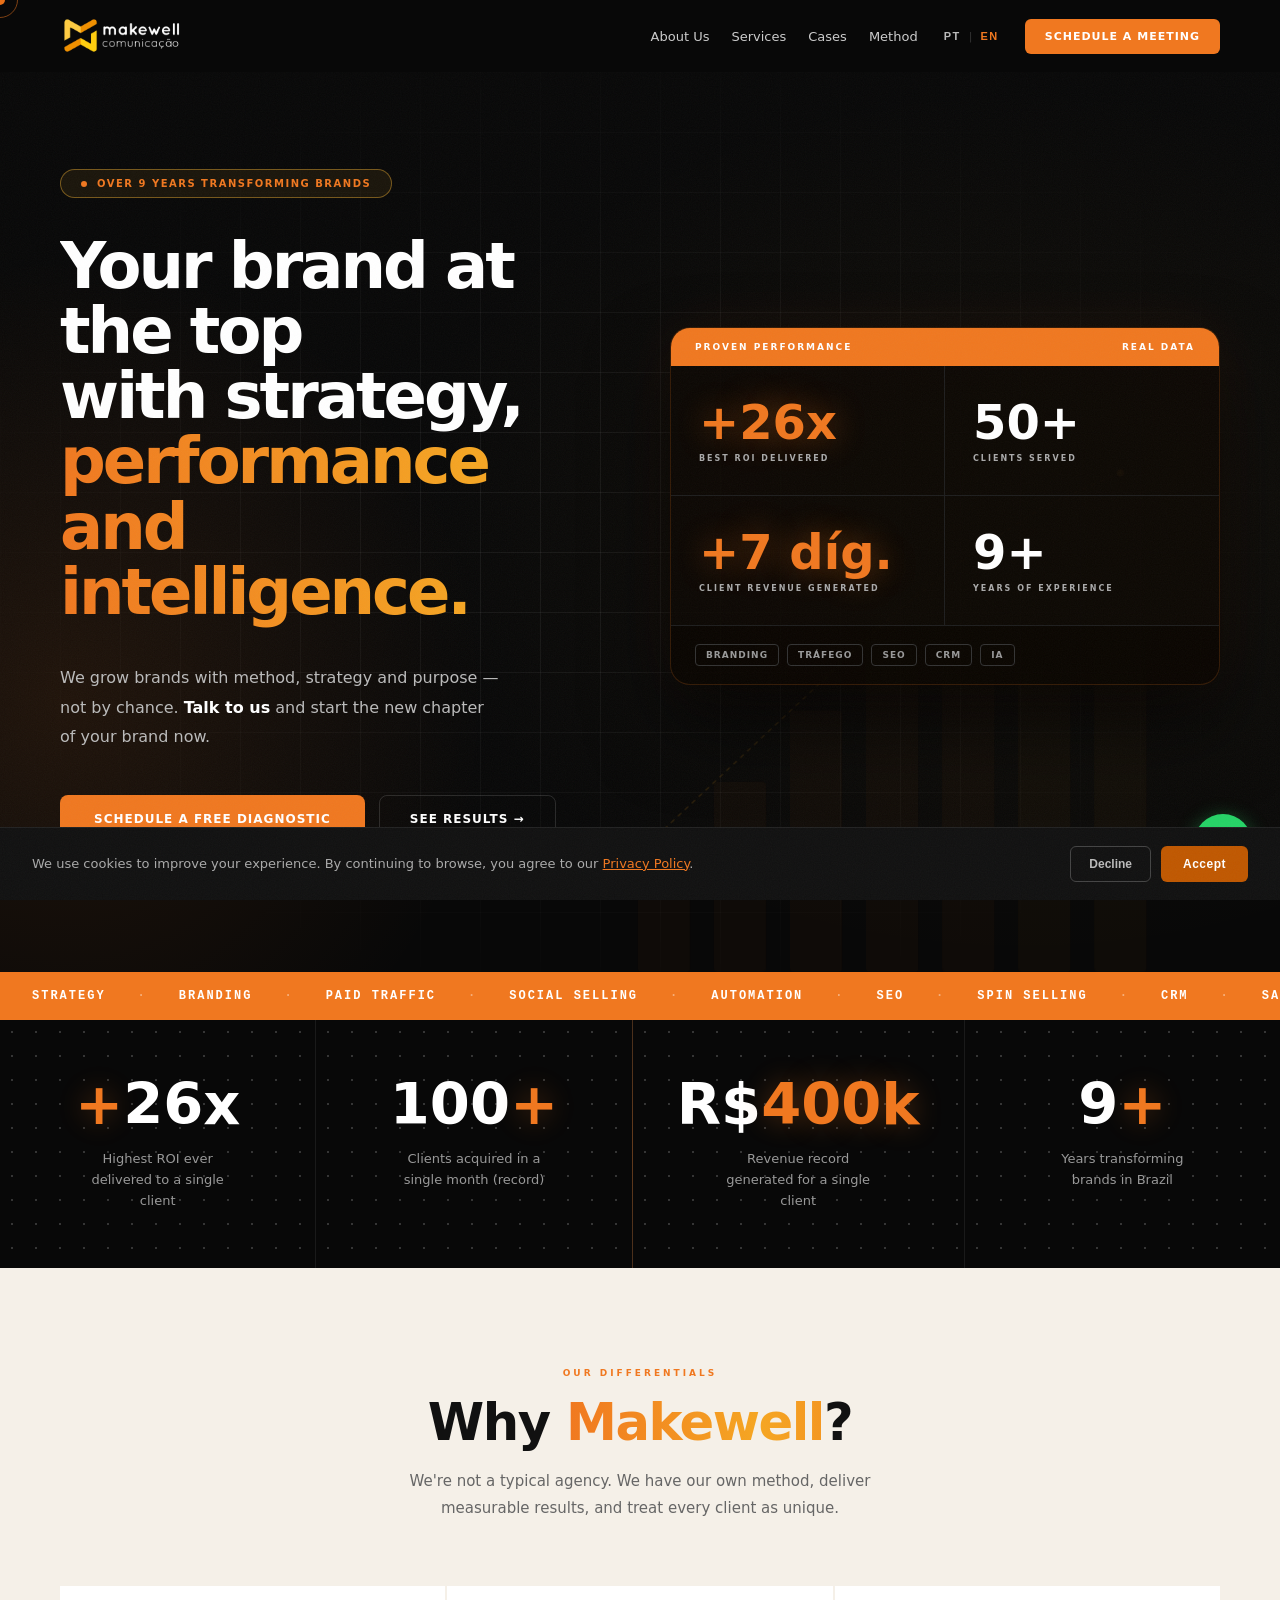
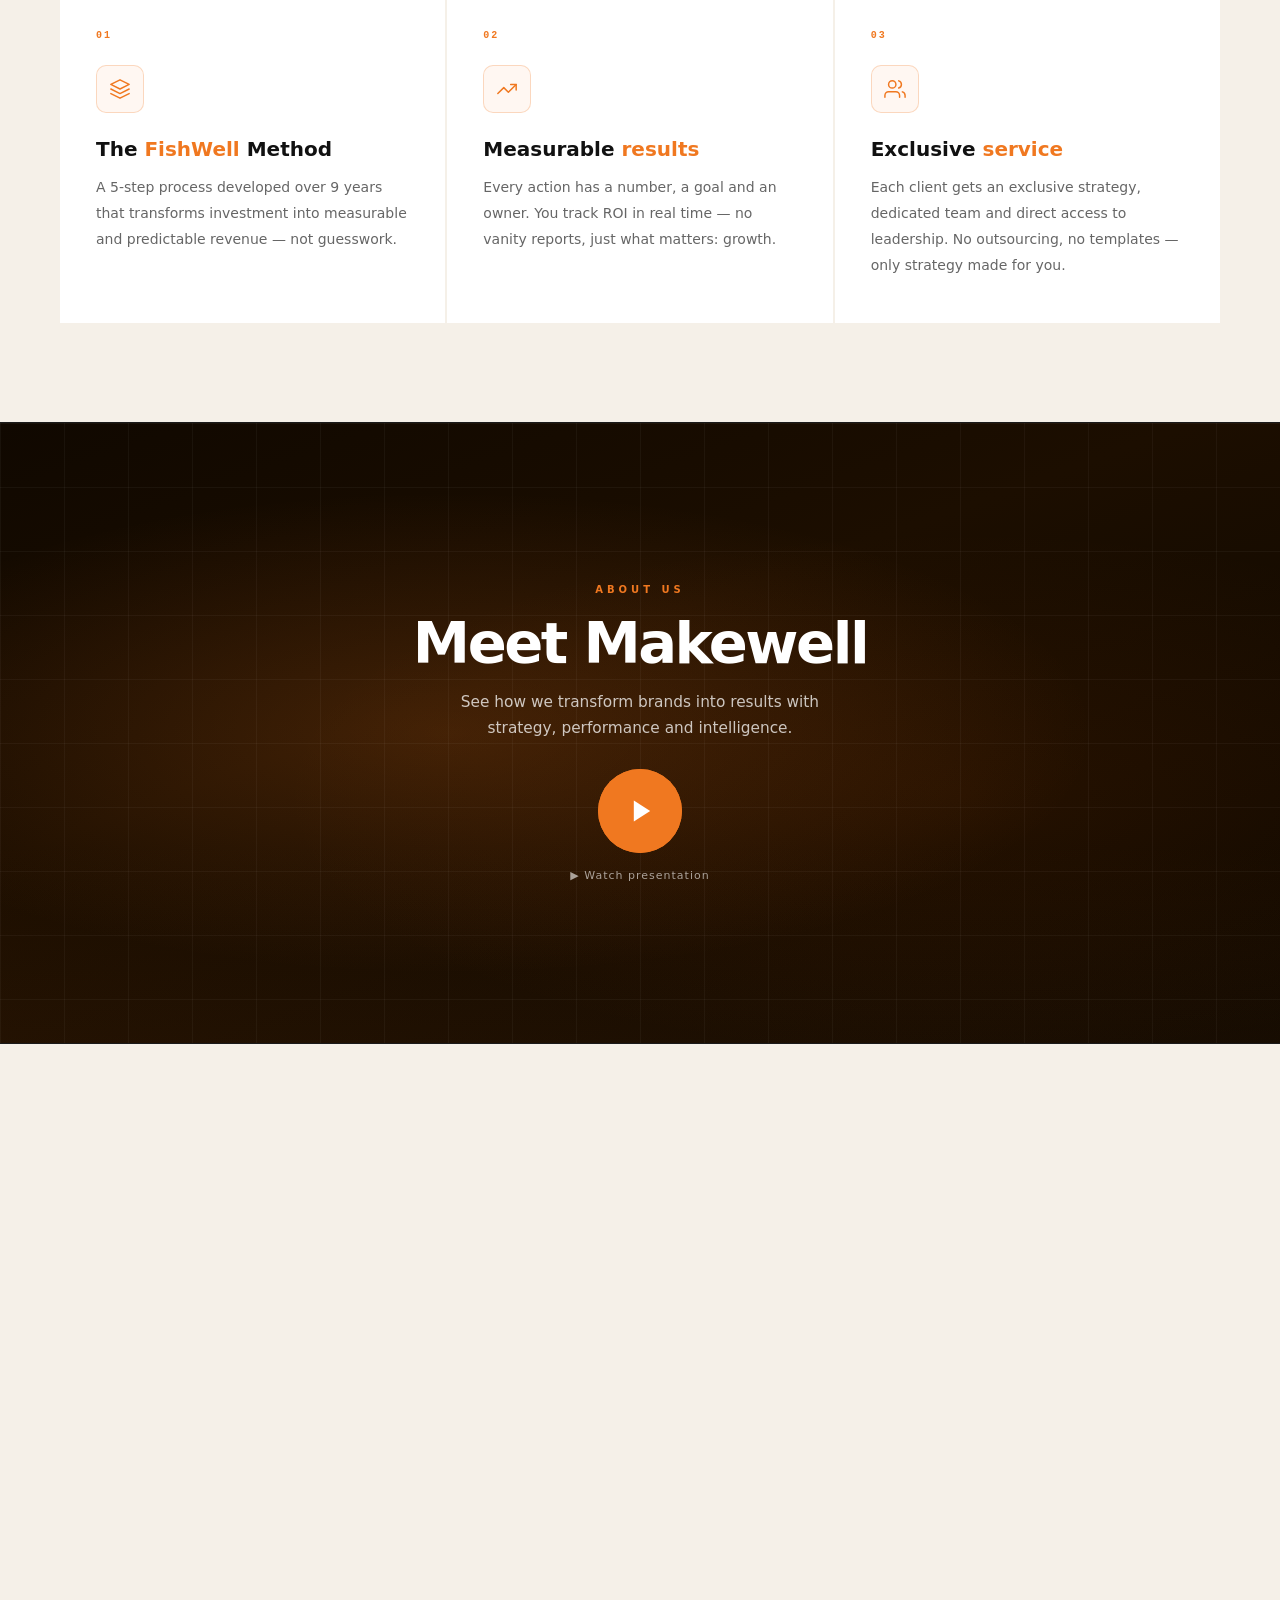
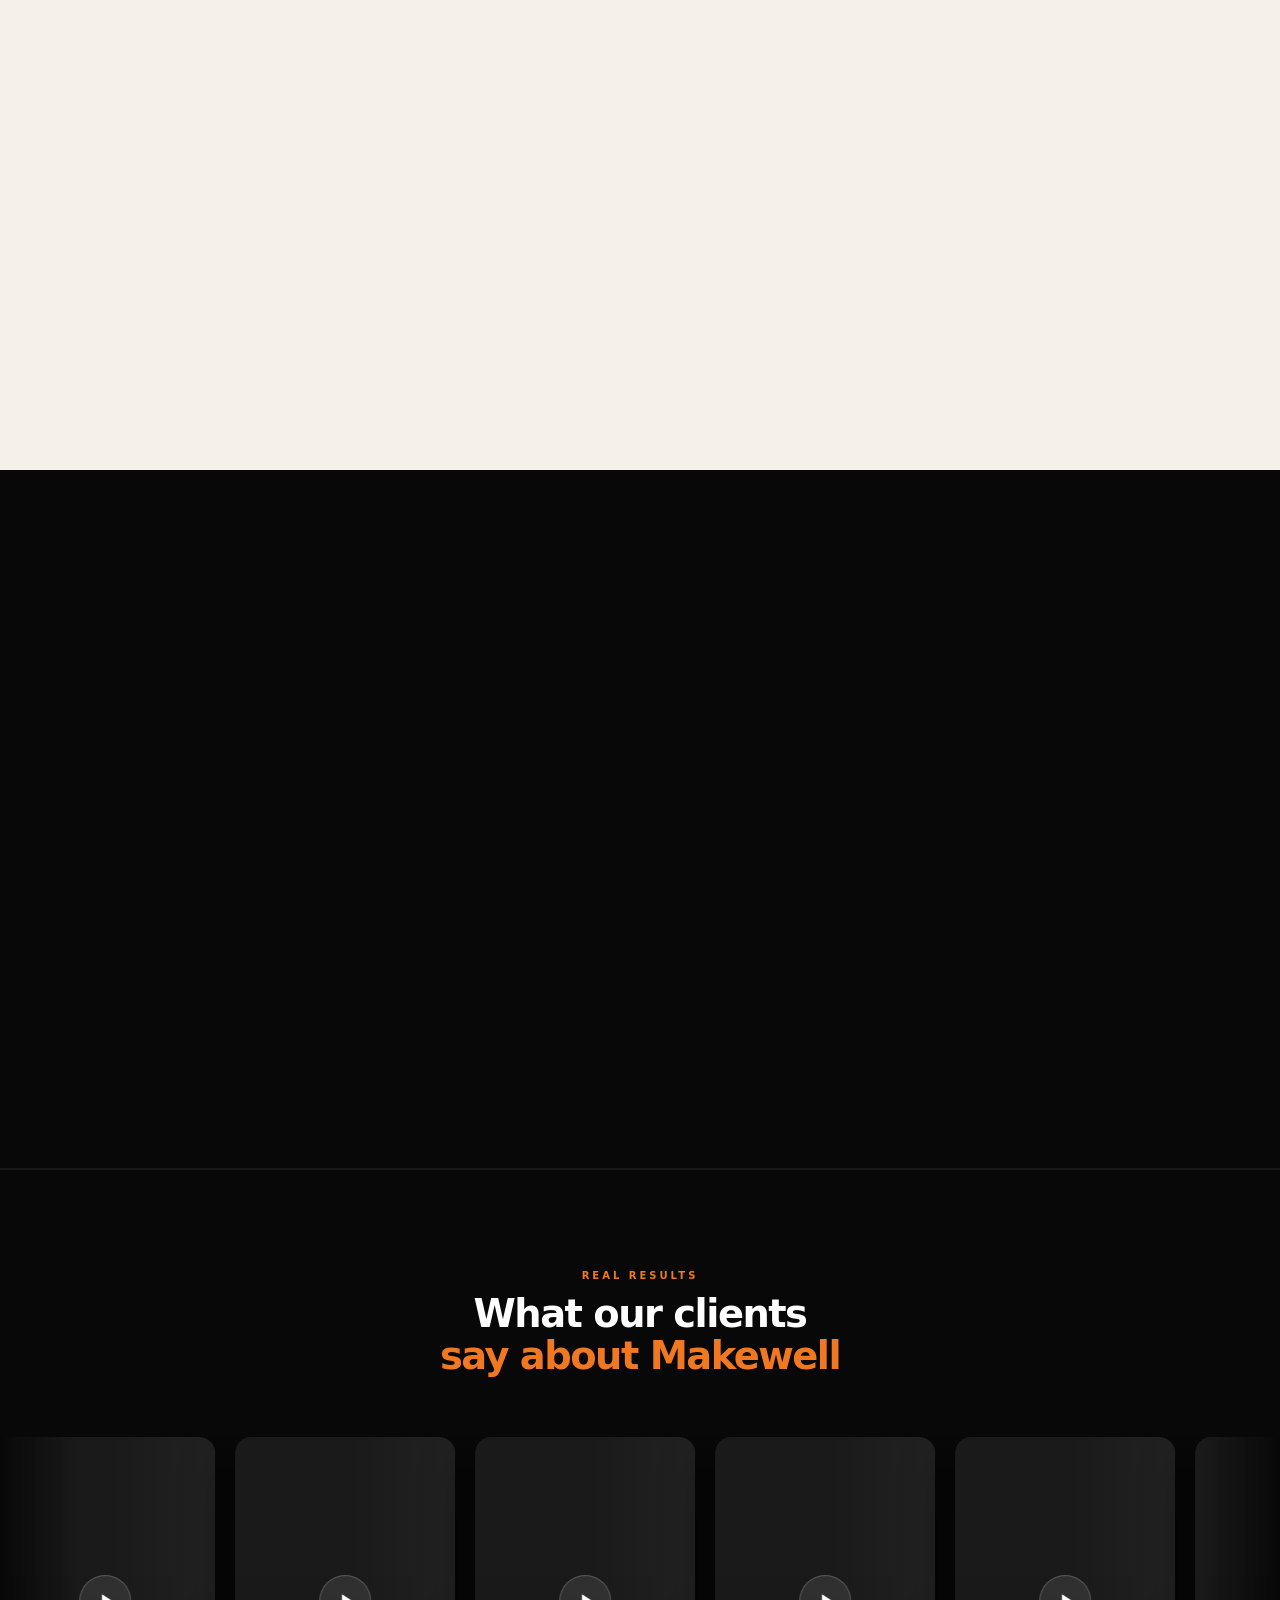
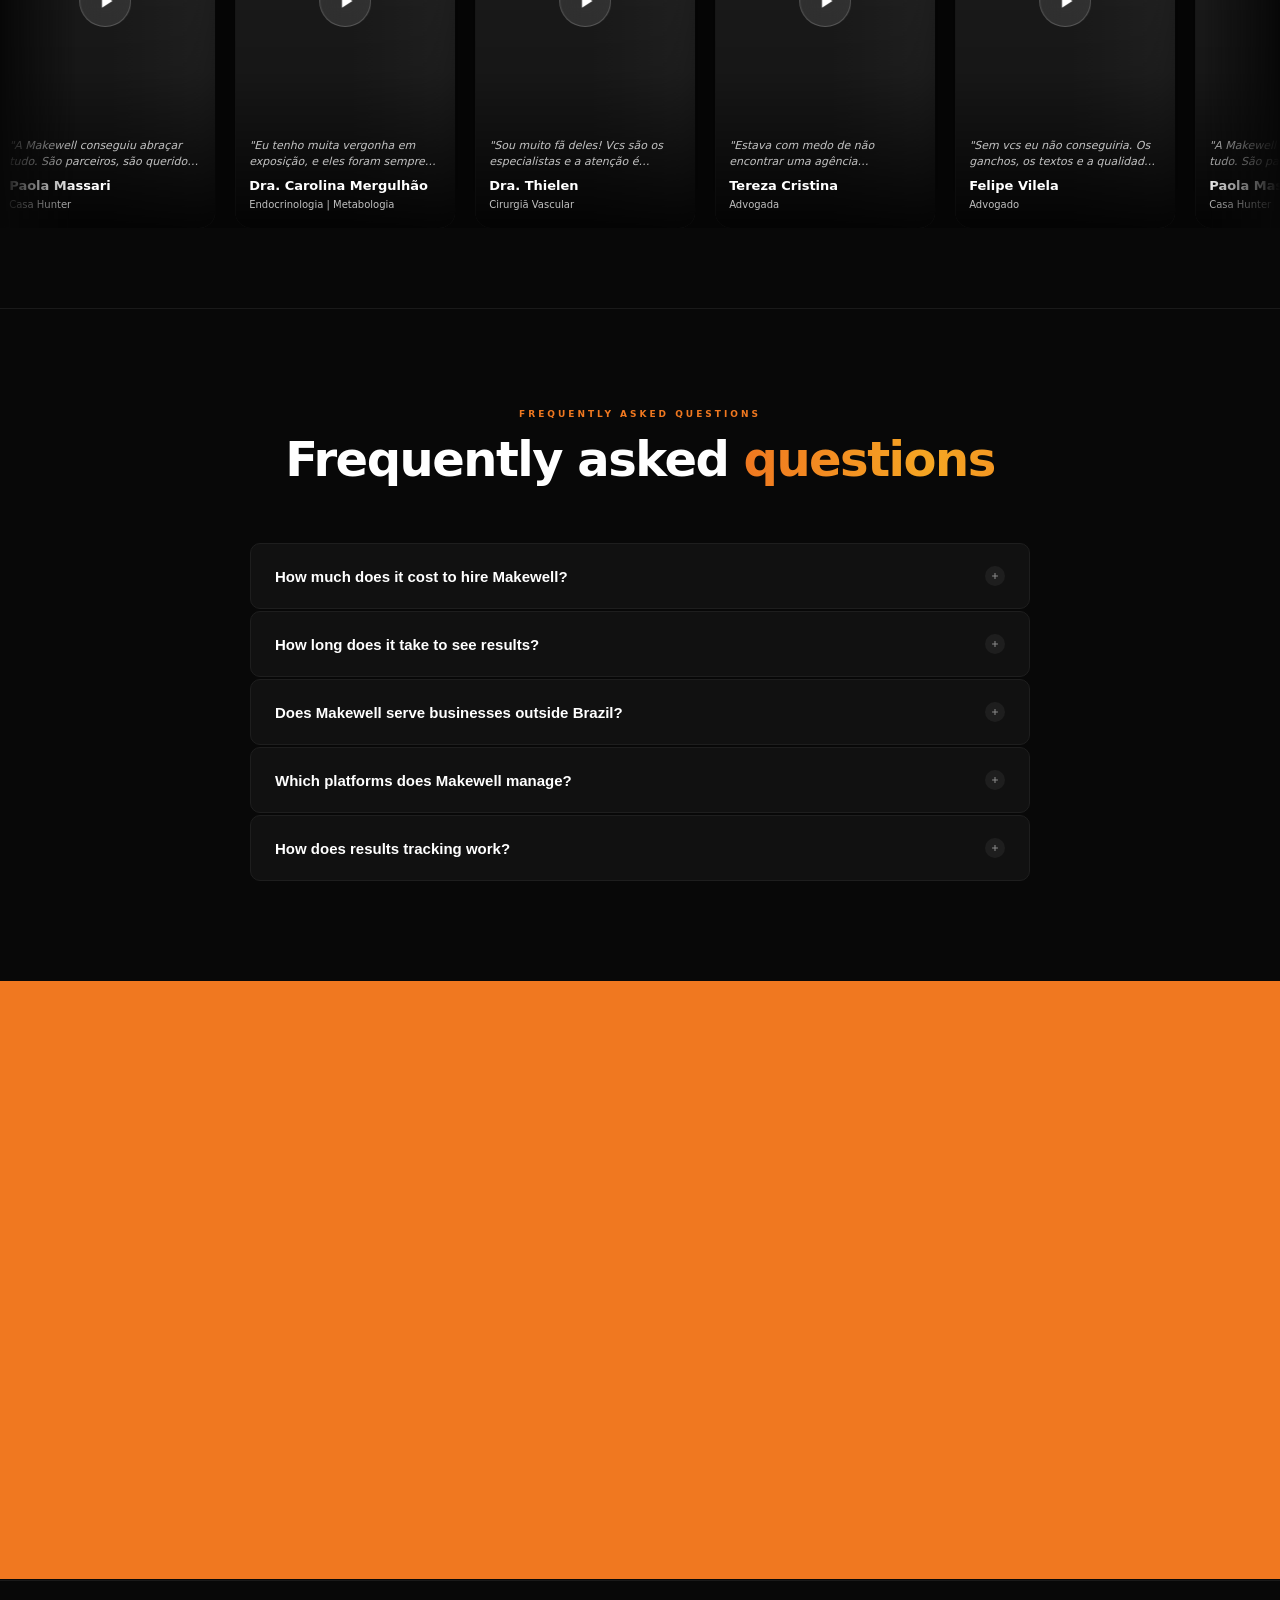
==== commit 50510b41: "Otimizar i18n PT: capturar traduções do DOM em vez de duplicar Remove 136 linhas do bloco pt:{} do T" ====
--- a/index.html
+++ b/index.html
@@ -968,142 +968,6 @@
 <script>
   // ── i18n: Language Toggle ──
   const TRANSLATIONS = {
-    pt: {
-      metaTitle: 'Makewell | Marketing Inteligente',
-      metaDescription: 'Makewell: agência de marketing digital em Maceió e São Paulo. Tráfego pago, branding, SEO e automação com método próprio e resultados comprovados.',
-      metaOgDescription: 'A Makewell é a agência de marketing que combina estratégia, branding e performance para posicionar marcas com propósito. Quer levar sua marca para o próximo nível?',
-      navAbout: 'Sobre Nós', navServices: 'Serviços', navCases: 'Cases', navMethod: 'Método',
-      navCta: 'Agendar Reunião',
-      navCtaHref: 'https://wa.me/5582999103246?text=Olá!%20Quero%20agendar%20uma%20reunião%20com%20a%20Makewell.',
-      mobileCta: 'Agendar Diagnóstico Gratuito',
-      mobileDiagHref: 'https://wa.me/5582999103246?text=Olá!%20Quero%20agendar%20um%20diagnóstico%20gratuito%20com%20a%20Makewell.',
-      heroPill: 'Há mais de 9 anos transformando marcas',
-      heroH1: 'Sua marca no topo<br>com estratégia,<br><em>performance e<br>inteligência.</em>',
-      heroP: 'Fazemos marcas crescerem com método, estratégia e propósito, não por acaso. <strong style="color:#fff">Fale com a gente</strong> e comece agora o novo momento da sua marca.',
-      heroCta1: 'Agendar Diagnóstico Gratuito',
-      heroDiagHref: 'https://wa.me/5582999103246?text=Olá!%20Quero%20agendar%20um%20diagnóstico%20gratuito%20com%20a%20Makewell.',
-      heroCta2: 'Ver Resultados →',
-      heroCardTitle: 'Performance Comprovada',
-      heroCardSub: 'Dados Reais',
-      heroStat1: 'Melhor ROI Gerado',
-      heroStat2: 'Clientes Atendidos',
-      heroStat3: 'Faturamento de Clientes',
-      heroStat4: 'Anos de Experiência',
-      ariaWaFloat: 'Falar no WhatsApp',
-      waFloatHref: 'https://wa.me/5582999103246?text=Olá!%20Vim%20pelo%20site%20da%20Makewell%20e%20gostaria%20de%20mais%20informações.',
-      casesNextTag: 'próximo case',
-      casesNextText: 'A próxima história de sucesso <em>pode ser a sua.</em>',
-      casesCtaBtn: 'Quero Resultados Assim',
-      casesCtaHref: 'https://wa.me/5582999103246?text=Olá!%20Quero%20resultados%20como%20os%20cases%20da%20Makewell.',
-      aboutTag: 'QUEM LIDERA',
-      aboutH2: 'Há mais de <span class="gold">9 anos</span> transformando negócios',
-      aboutP: 'A Makewell nasceu com um propósito claro: transformar negócios em marcas com alma, direção e propósito. Com estratégia, performance e branding de alto nível, impulsionamos empresas em todo o Brasil.',
-      aboutQuote: '"Não criamos marcas apenas para vender mais. Criamos marcas que significam algo — para o mercado, para os clientes e para quem as constrói."',
-      teamRole1: 'Diretora de Operação e Estratégia Criativa',
-      teamRole2: 'Diretor de Vendas e Administrativo',
-      ctaPill: 'Diagnóstico Gratuito',
-      ctaH2: 'Pronto para o marketing<br>que gera receita?',
-      ctaP: 'Empresas que investem em estratégia crescem mais rápido. Descubra o potencial real do seu negócio.',
-      ctaBtn1: 'Agendar Diagnóstico',
-      ctaDiagHref: 'https://wa.me/5582999103246?text=Olá!%20Quero%20agendar%20um%20diagnóstico%20gratuito%20com%20a%20Makewell.',
-      ctaBtn2: 'WhatsApp Direto →',
-      footerAgencyTitle: 'A Agência',
-      footerAgencyDesc: 'A Makewell é uma agência de comunicação e performance especializada em marcas, vendas e posicionamento digital.',
-      footerNavTitle: 'Navegação',
-      footerNavAbout: 'Sobre Nós',
-      footerNavServices: 'Serviços',
-      footerNavCases: 'Cases',
-      footerNavMethod: 'Método',
-      footerNavPrivacy: 'Política de Privacidade',
-      footerPrivacyHref: 'politica-de-privacidade.html',
-      footerBlogTitle: 'Blog & Conteúdo',
-      footerBlogDesc: 'Conteúdo estratégico sobre marketing, vendas e posicionamento digital. <strong style="color:#ccc">Em breve.</strong>',
-      footerBlogLink: 'Seguir no Instagram →',
-      footerLocTitle: 'Localização',
-      footerCopyright: 'Copyright © 2026 Makewell | Todos os Direitos Reservados',
-      // Ticker
-      ticker1: 'Estratégia', ticker2: 'Branding', ticker3: 'Tráfego Pago', ticker4: 'Social Selling',
-      ticker5: 'Automação', ticker6: 'SEO', ticker7: 'SPIN Selling', ticker8: 'CRM',
-      ticker9: 'Funil de Vendas', ticker10: 'Posicionamento',
-      // Numbers
-      numDesc1: 'ROI mais alto já entregue para um único cliente',
-      numDesc2: 'Clientes captados em um único mês (recorde)',
-      numDesc3: 'Recorde de faturamento gerado para um único cliente',
-      numDesc4: 'Anos transformando marcas no Brasil',
-      // Why Makewell
-      whyTag: 'NOSSO DIFERENCIAL',
-      whyH2: 'Por que a <span class="gold">Makewell</span>?',
-      whySub: 'Não somos uma agência comum. Temos método próprio, entregamos resultado mensurável e tratamos cada cliente como único.',
-      whyCard1Title: 'Método <span>FishWell</span>',
-      whyCard1Desc: 'Um processo de 5 etapas desenvolvido ao longo de 9 anos que transforma investimento em receita mensurável e previsível — não em achismo.',
-      whyCard2Title: 'Resultado <span>mensurável</span>',
-      whyCard2Desc: 'Cada ação tem número, meta e responsável. Você acompanha o ROI em tempo real — sem relatório de vaidade, só o que importa: crescimento.',
-      whyCard3Title: 'Atendimento <span>exclusivo</span>',
-      whyCard3Desc: 'Cada cliente tem estratégia exclusiva, time dedicado e acesso direto à liderança. Sem terceirização, sem template — só estratégia feita para você.',
-      // Institutional
-      instLabel: 'Institucional',
-      instTitle: 'Conheça a Makewell',
-      instSub: 'Saiba como transformamos marcas em resultados com estratégia, performance e inteligência.',
-      instDuration: '▶ Assistir apresentação',
-      // Method
-      methodTag: 'NOSSO DIFERENCIAL',
-      methodH2: 'Método <span class="gold">FishWell</span>',
-      methodSub: 'Como transformamos investimento em receita mensurável e previsível',
-      step1Title: 'Diagnóstico', step1Desc: 'Mapeamento de oportunidades reais de crescimento',
-      step2Title: 'Planejamento', step2Desc: 'Posicionamento preciso junto ao público-alvo ideal',
-      step3Title: 'Comunicação', step3Desc: 'Criativos, conteúdo e linguagem que converte',
-      step4Title: 'Investimento', step4Desc: 'Inteligência de risco, conversão e vendas',
-      step5Title: 'Mensuração', step5Desc: 'Dados, performance e crescimento contínuo',
-      // Services
-      svcTag: 'O QUE FAZEMOS',
-      svcH2: 'Posicionamento + Social + <span class="gold">Tráfego</span>',
-      svc1Tag: 'Branding', svc1Title: 'Torne sua marca a primeira escolha',
-      svc1Desc: 'Construímos um posicionamento forte, uma identidade visual que transmite autoridade e mensagens que conectam com quem decide comprar.',
-      svc1Li1: 'Posicionamento estratégico', svc1Li2: 'Identidade visual de autoridade', svc1Li3: 'Mensagens que convertem',
-      svc2Tag: 'Social + Conteúdo', svc2Title: 'Transforme audiência em clientes reais',
-      svc2Desc: 'Conteúdo magnético, Social Selling estruturado e gestão de tráfego para transformar seguidores em clientes com consistência.',
-      svc2Li1: 'Conteúdo magnético', svc2Li2: 'Social Selling estruturado', svc2Li3: 'Gestão de tráfego segmentado',
-      svc3Tag: 'Tráfego Pago', svc3Title: 'Apareça para quem está pronto para comprar',
-      svc3Desc: 'Google Ads e Meta Ads com segmentação avançada e otimização contínua para maximizar conversões e ROI.',
-      svc3Li1: 'Google Ads &amp; Meta Ads', svc3Li2: 'Segmentação avançada', svc3Li3: 'Otimização contínua de ROI',
-      svc4Tag: 'Vendas + CRM', svc4Title: 'Venda mais com o mesmo volume de leads',
-      svc4Desc: 'Treinamento em SPIN Selling, processo comercial estruturado e CRM integrado para um funil de vendas eficiente e previsível.',
-      svc4Li1: 'Treinamento SPIN Selling', svc4Li2: 'Processo comercial estruturado', svc4Li3: 'CRM e automação integrados',
-      svc5Tag: 'SEO + Site', svc5Title: 'Seja encontrado por quem já quer comprar',
-      svc5Desc: 'Sites estratégicos otimizados para busca orgânica, landing pages que convertem e design que gera credibilidade e autoridade.',
-      svc5Li1: 'SEO avançado', svc5Li2: 'Landing pages que convertem', svc5Li3: 'Design de autoridade',
-      svc6Tag: 'Automação + IA', svc6Title: 'Atenda e qualifique leads 24h por dia',
-      svc6Desc: 'Bots e IA para responder, qualificar e nutrir leads com velocidade. Cada oportunidade capturada, cada cliente atendido na hora certa.',
-      svc6Li1: 'Bots e IA 24/7', svc6Li2: 'Qualificação automática', svc6Li3: 'Funil de vendas eficiente',
-      // Cases
-      casesTag: 'QUANDO O MARKETING FUNCIONA',
-      casesH2: 'Resultados que os <span class="gold">números provam</span>',
-      casesViewAll: 'Ver todos os cases →',
-      caseSector1: 'Jurídico', caseSector2: 'Saúde',
-      caseSub: 'Posicionamento + Social + Tráfego',
-      caseMetricClients: 'Clientes/mês', caseMetricRevenue: 'Faturamento',
-      // Testimonials
-      depoLabel: 'Resultados Reais',
-      depoH2: 'O que nossos clientes<br><span>dizem sobre a Makewell</span>',
-      // FAQ
-      faqTag: 'DÚVIDAS FREQUENTES',
-      faqH2: 'Perguntas <span class="gold">frequentes</span>',
-      faq1Q: 'Quanto custa contratar a Makewell?',
-      faq1A: 'Nossos planos são personalizados de acordo com o porte e os objetivos de cada empresa. O primeiro passo é um diagnóstico gratuito, onde analisamos seu negócio e apresentamos uma proposta sob medida. Entre em contato pelo WhatsApp para agendar.',
-      faq2Q: 'Em quanto tempo vejo resultados?',
-      faq2A: 'Os primeiros resultados de tráfego pago costumam aparecer nas primeiras 2 a 4 semanas. Para estratégias de branding e SEO, o crescimento é mais consistente e se consolida entre 60 e 90 dias. Nosso Método FishWell garante acompanhamento contínuo e metas claras em cada etapa.',
-      faq3Q: 'A Makewell atende empresas fora de Maceió?',
-      faq3A: 'Sim! Temos sede em Maceió (AL) e São Paulo (SP) e atendemos clientes em todo o Brasil de forma 100% remota. Nossa equipe já entregou resultados para empresas dos setores jurídico, saúde, varejo e serviços em diversas regiões do país.',
-      faq4Q: 'Quais plataformas a Makewell gerencia?',
-      faq4A: 'Gerenciamos Google Ads, Meta Ads (Instagram e Facebook), SEO, TikTok, LinkedIn e estratégias de e-mail marketing e CRM. Todas as ações são integradas dentro do Método FishWell para garantir resultados mensuráveis.',
-      faq5Q: 'Como funciona o acompanhamento dos resultados?',
-      faq5A: 'Cada cliente tem acesso a relatórios periódicos com métricas reais: ROI, custo por lead, alcance e conversões. Realizamos reuniões de alinhamento regulares e você tem contato direto com o time responsável pela sua conta — sem intermediários.',
-      // Cookie
-      cookieText: 'Usamos cookies para melhorar sua experiência. Ao continuar navegando, você concorda com nossa <a href="politica-de-privacidade.html">Política de Privacidade</a>.',
-      cookieDecline: 'Recusar', cookieAccept: 'Aceitar',
-      // About stats
-      aboutStatYears: 'Anos', aboutStatBrazil: 'Brasil', aboutStatNational: 'Nacional', aboutStatOffices: 'Sedes',
-    },
     en: {
       metaTitle: 'Makewell | Intelligent Marketing',
       metaDescription: 'Makewell: digital marketing agency in Brazil. Paid traffic, branding, SEO and automation with a proprietary method and proven results.',
@@ -1245,21 +1109,32 @@
     }
   };
 
+  // Capture original PT content from DOM (avoids 136 lines of duplicate PT translations)
+  var _ptSnap = {};
+  document.querySelectorAll('[data-i18n]').forEach(function(el) { _ptSnap[el.dataset.i18n] = el.innerHTML; });
+  document.querySelectorAll('[data-i18n-href]').forEach(function(el) { _ptSnap[el.dataset.i18nHref] = el.href; });
+  document.querySelectorAll('[data-i18n-aria]').forEach(function(el) { _ptSnap[el.dataset.i18nAria] = el.getAttribute('aria-label'); });
+  _ptSnap.metaTitle = document.title;
+  _ptSnap.metaDescription = document.querySelector('meta[name="description"]').content;
+  _ptSnap.metaOgDescription = document.querySelector('meta[property="og:description"]').content;
+  TRANSLATIONS.pt = _ptSnap;
+
   function applyLang(lang, persist) {
-    const T = TRANSLATIONS[lang];
-
-    document.querySelectorAll('[data-i18n]').forEach(el => {
-      const key = el.dataset.i18n;
+    var T = TRANSLATIONS[lang];
+    if (!T) return;
+
+    document.querySelectorAll('[data-i18n]').forEach(function(el) {
+      var key = el.dataset.i18n;
       if (T[key]) el.innerHTML = T[key];
     });
 
-    document.querySelectorAll('[data-i18n-href]').forEach(el => {
-      const key = el.dataset.i18nHref;
+    document.querySelectorAll('[data-i18n-href]').forEach(function(el) {
+      var key = el.dataset.i18nHref;
       if (T[key]) el.href = T[key];
     });
 
-    document.querySelectorAll('[data-i18n-aria]').forEach(el => {
-      const key = el.dataset.i18nAria;
+    document.querySelectorAll('[data-i18n-aria]').forEach(function(el) {
+      var key = el.dataset.i18nAria;
       if (T[key]) el.setAttribute('aria-label', T[key]);
     });
 
@@ -1272,8 +1147,8 @@
     document.querySelector('meta[name="twitter:title"]').content = T.metaTitle;
     document.querySelector('meta[name="twitter:description"]').content = T.metaDescription;
 
-    document.querySelectorAll('.lang-btn').forEach(btn => {
-      const active = btn.dataset.lang === lang;
+    document.querySelectorAll('.lang-btn').forEach(function(btn) {
+      var active = btn.dataset.lang === lang;
       btn.classList.toggle('lang-btn--active', active);
       btn.setAttribute('aria-pressed', String(active));
     });
@@ -1281,14 +1156,19 @@
     if (persist) localStorage.setItem('mw-lang', lang);
   }
 
-  document.querySelectorAll('.lang-btn').forEach(btn => {
-    btn.addEventListener('click', () => applyLang(btn.dataset.lang, true));
+  document.querySelectorAll('.lang-btn').forEach(function(btn) {
+    btn.addEventListener('click', function() { applyLang(btn.dataset.lang, true); });
   });
 
   (function() {
-    const saved = localStorage.getItem('mw-lang');
-    const browserLang = (navigator.language || '').startsWith('en') ? 'en' : 'pt';
-    applyLang(saved || browserLang, false);
+    var saved = localStorage.getItem('mw-lang');
+    var browserLang = (navigator.language || '').startsWith('en') ? 'en' : 'pt';
+    var lang = saved || browserLang;
+    if (lang !== 'pt') applyLang(lang, false);
+    else document.querySelectorAll('.lang-btn').forEach(function(btn) {
+      btn.classList.toggle('lang-btn--active', btn.dataset.lang === 'pt');
+      btn.setAttribute('aria-pressed', String(btn.dataset.lang === 'pt'));
+    });
   })();
 
   // ── Custom cursor (desktop only) ──
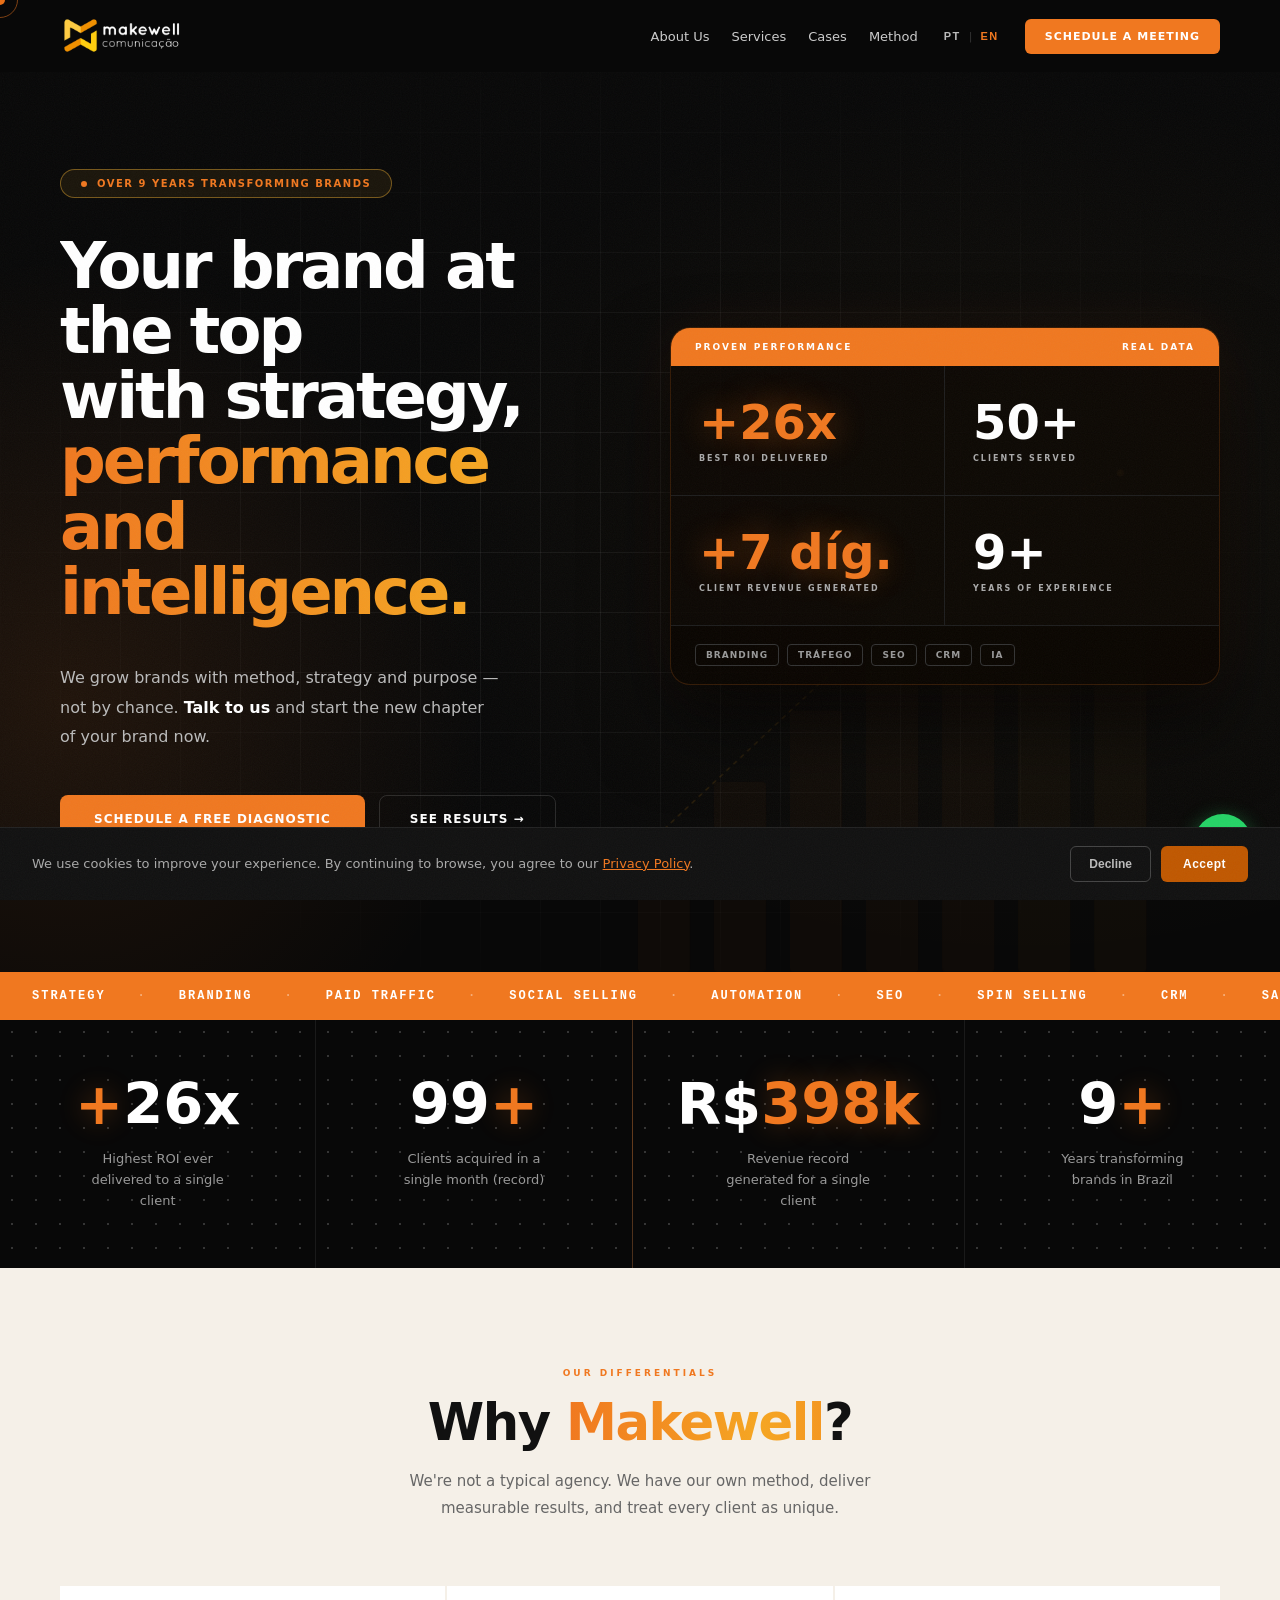
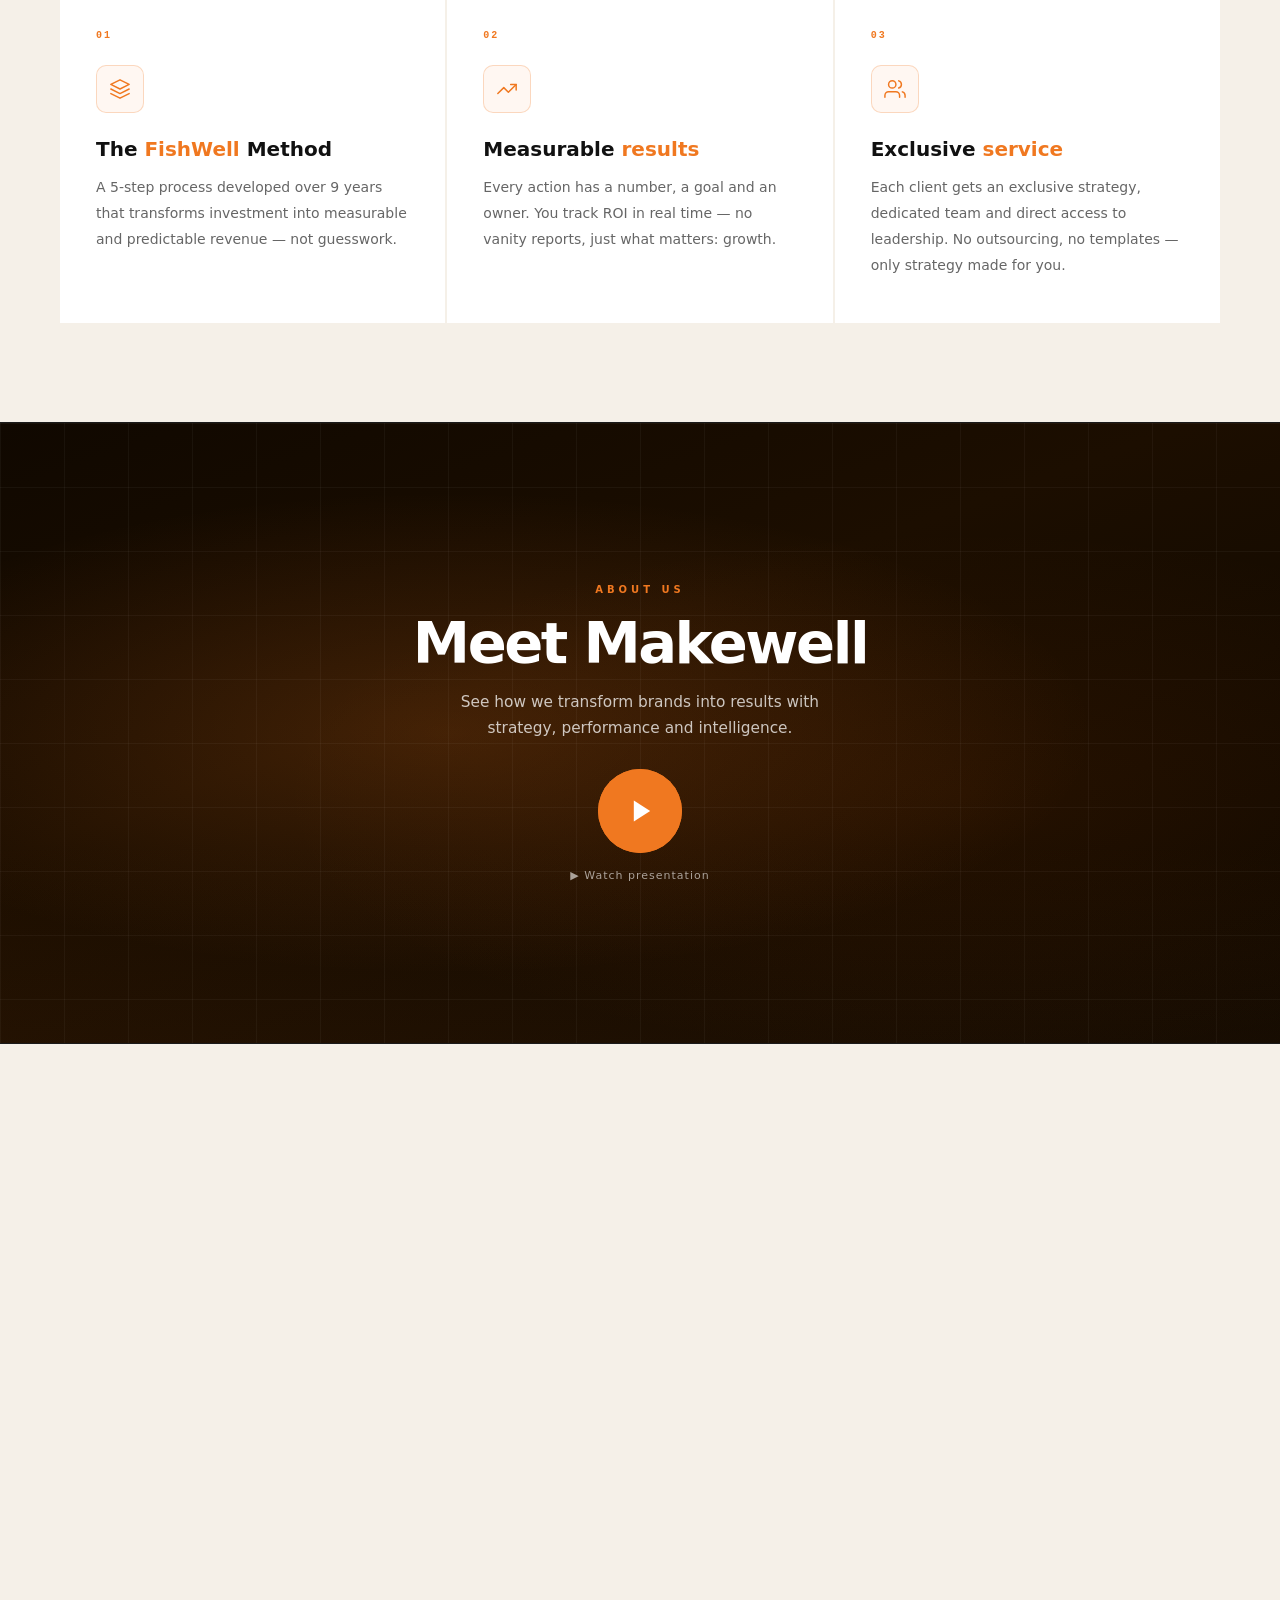
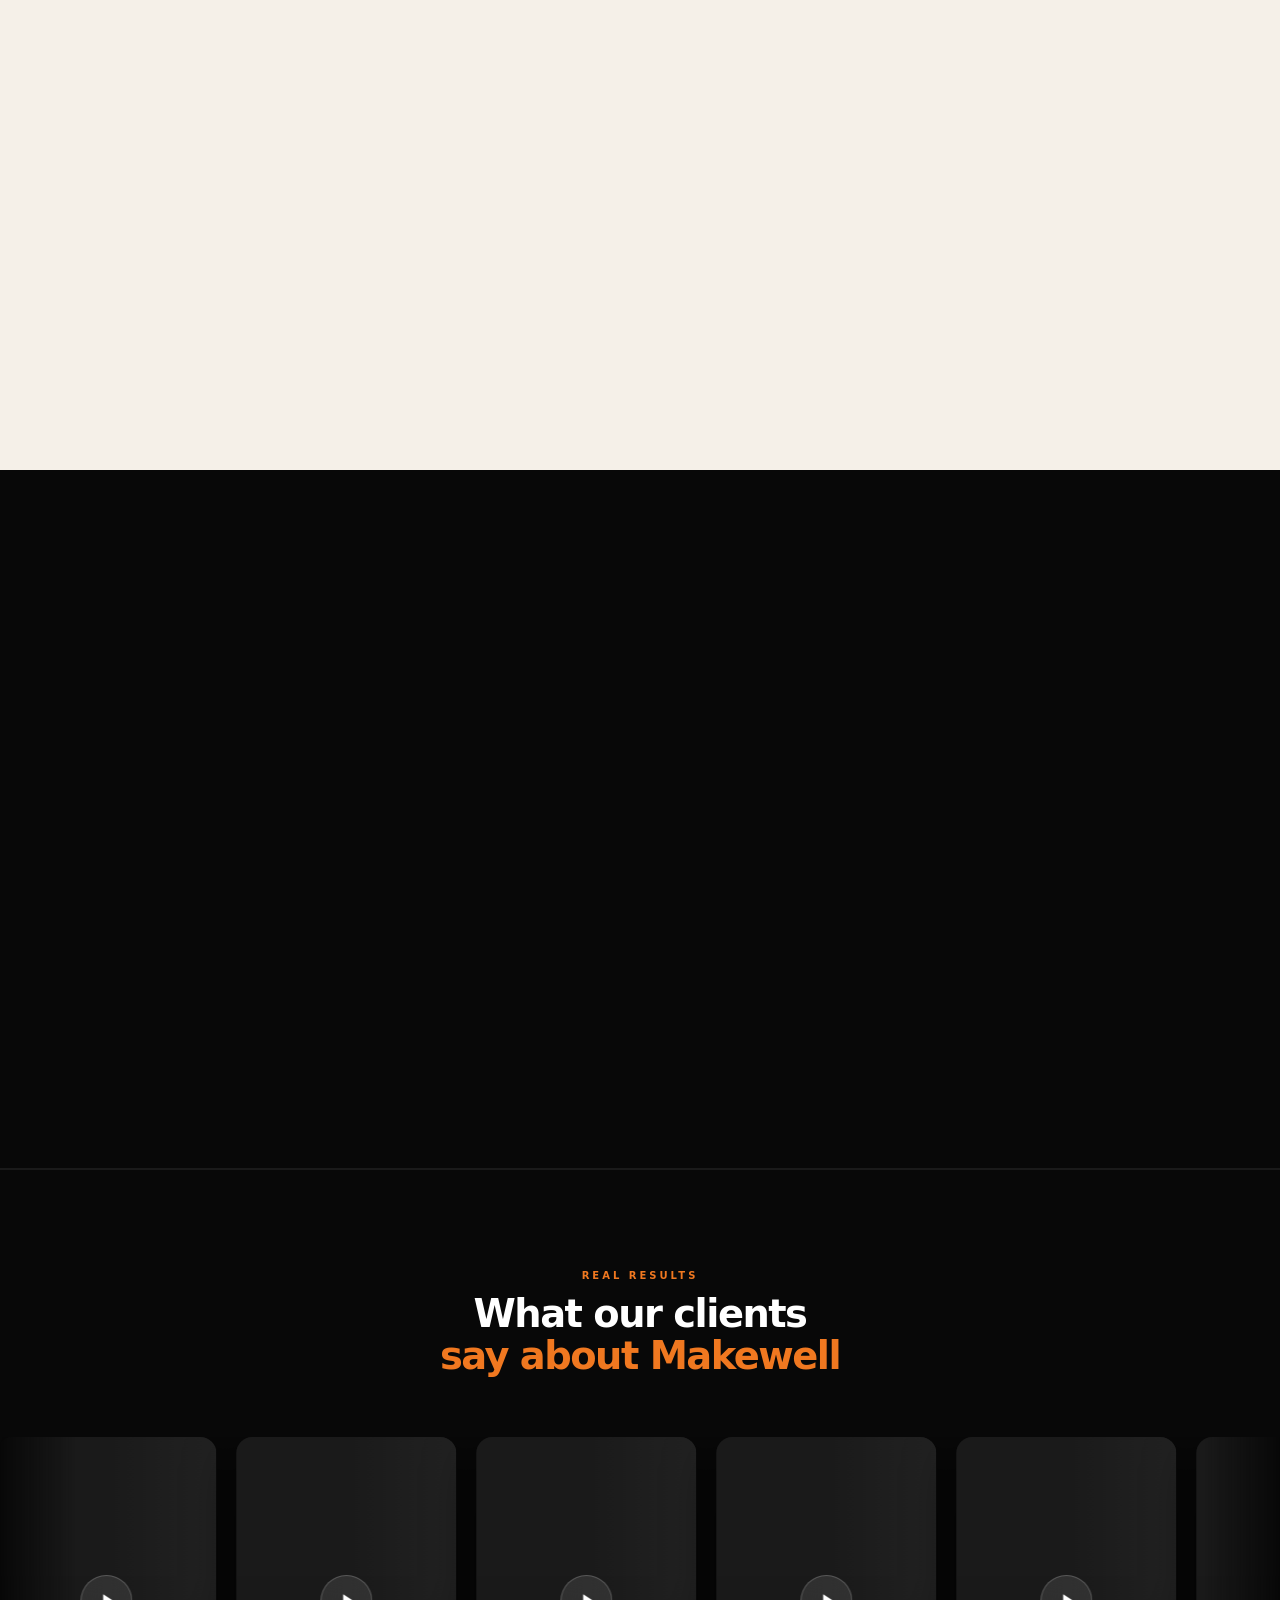
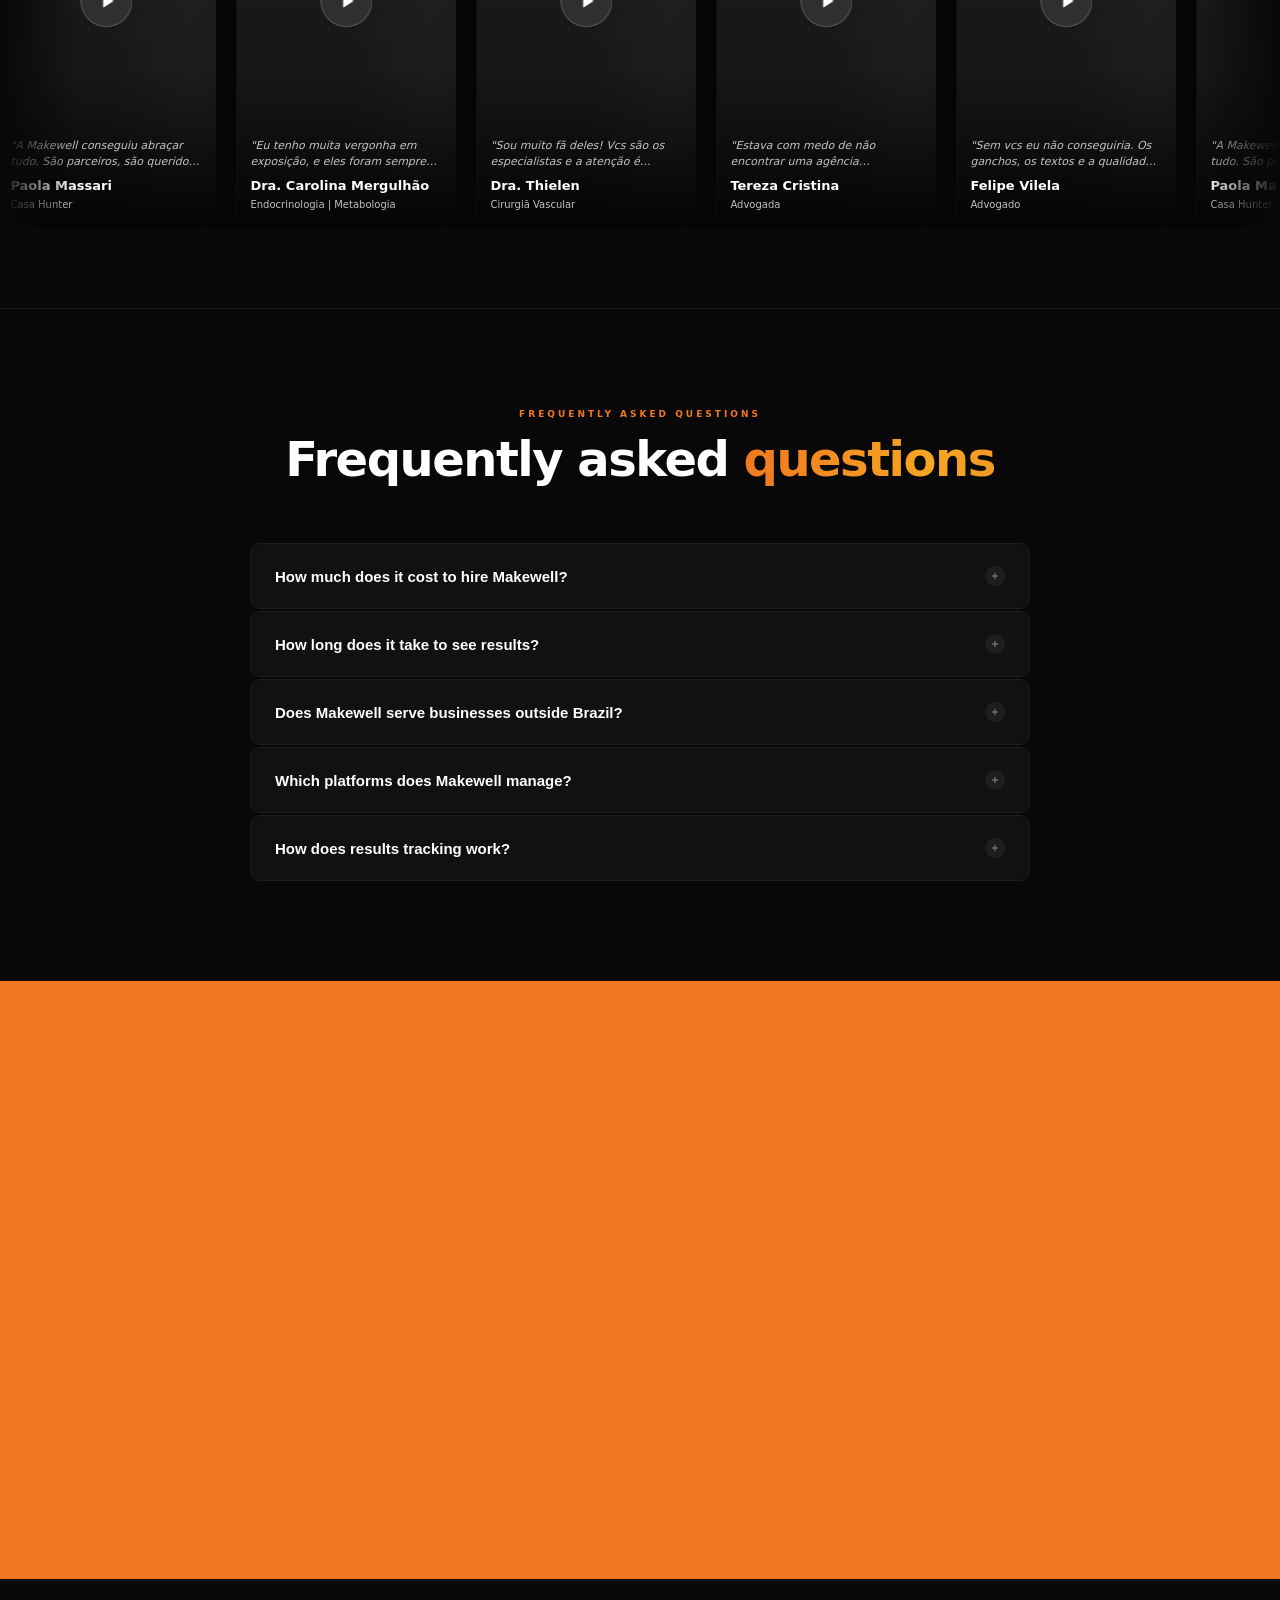
==== commit fabe3f22: "Dividir JS em fases para reduzir TBT desktop JS não-crítico (counters, partículas, FAQ, skeleton, co" ====
--- a/index.html
+++ b/index.html
@@ -1344,6 +1344,9 @@
     revealEls.forEach(el => el.classList.add('visible'));
   }, 8000);
 
+  // ── Phase 2: Non-critical JS deferred to reduce TBT ──
+  setTimeout(function() {
+
   // ── Numbers section counter ──
   (function() {
     const numberEls = document.querySelectorAll('.number-value[data-target]');
@@ -1541,6 +1544,8 @@
       banner.classList.remove('visible');
     });
   })();
+
+  }, 0); // end Phase 2
 </script>
 
 <!-- Meta Pixel (shim inline — script externo diferido) -->
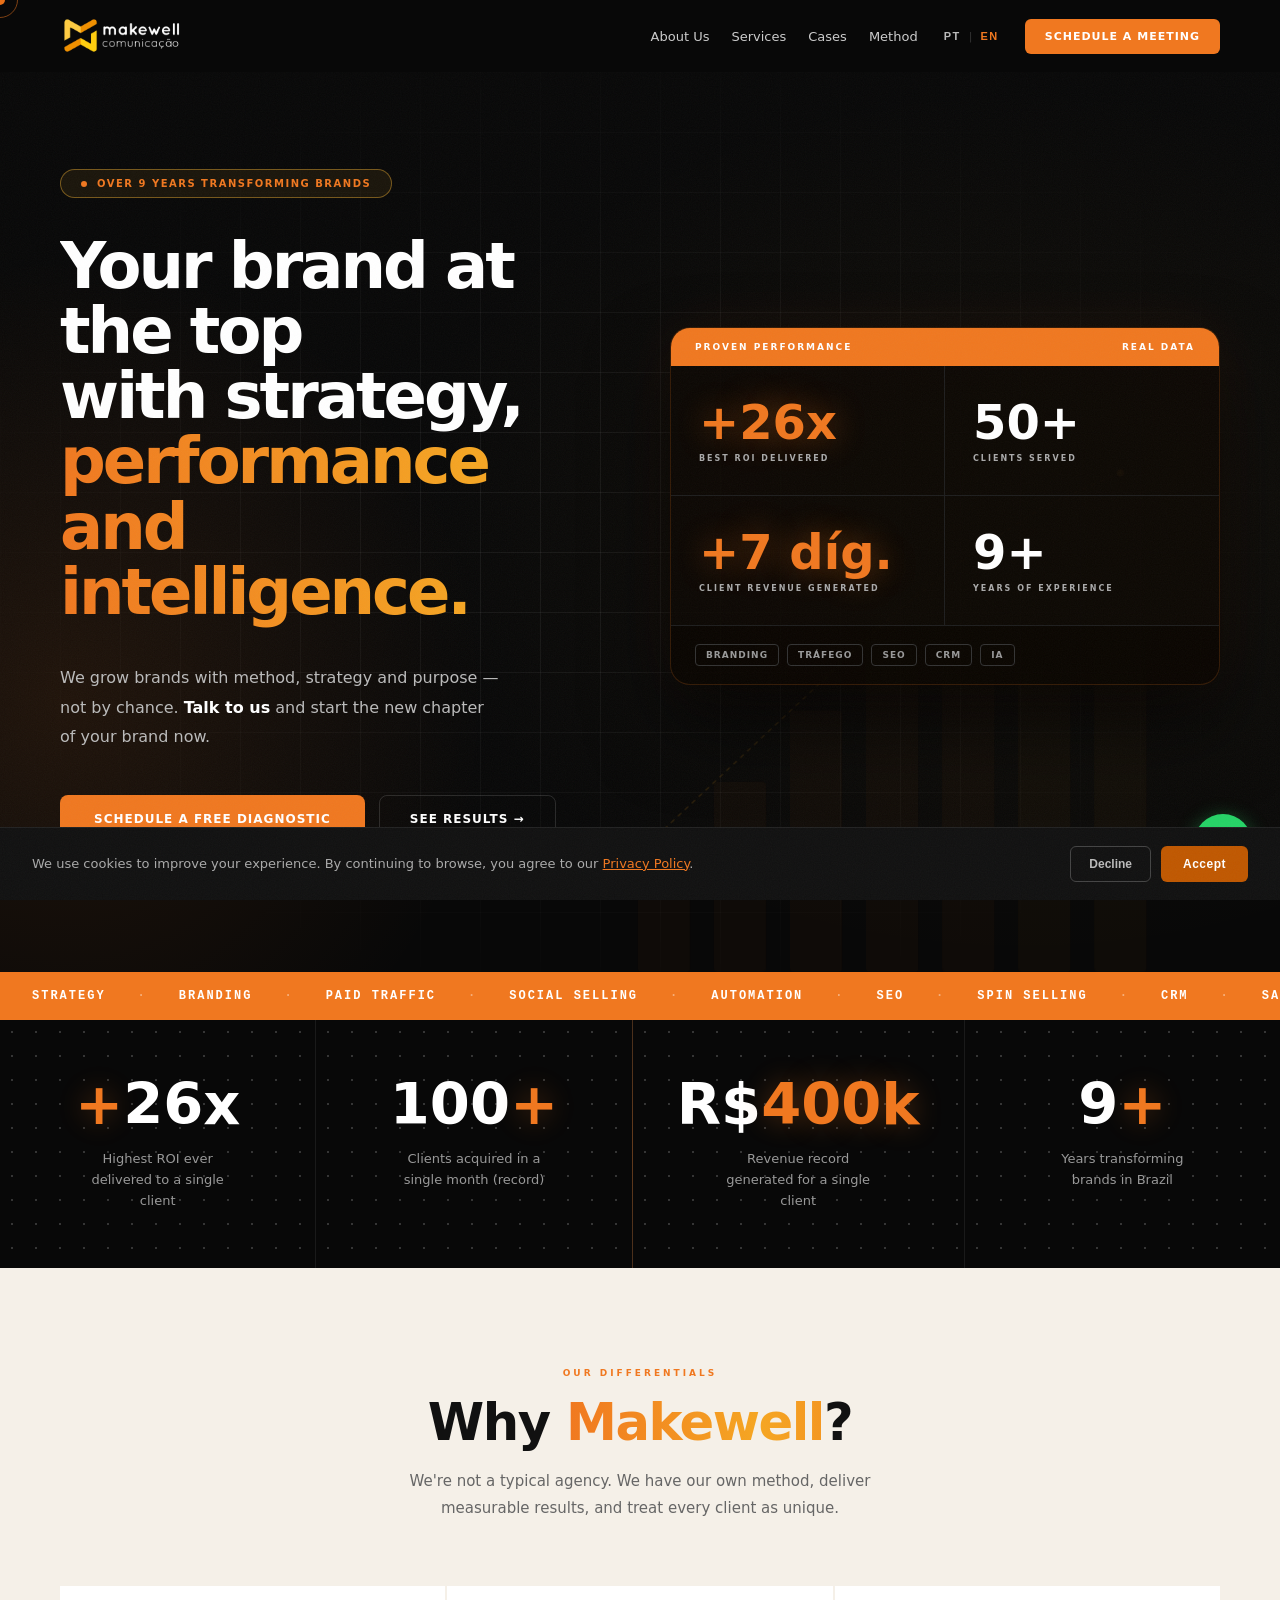
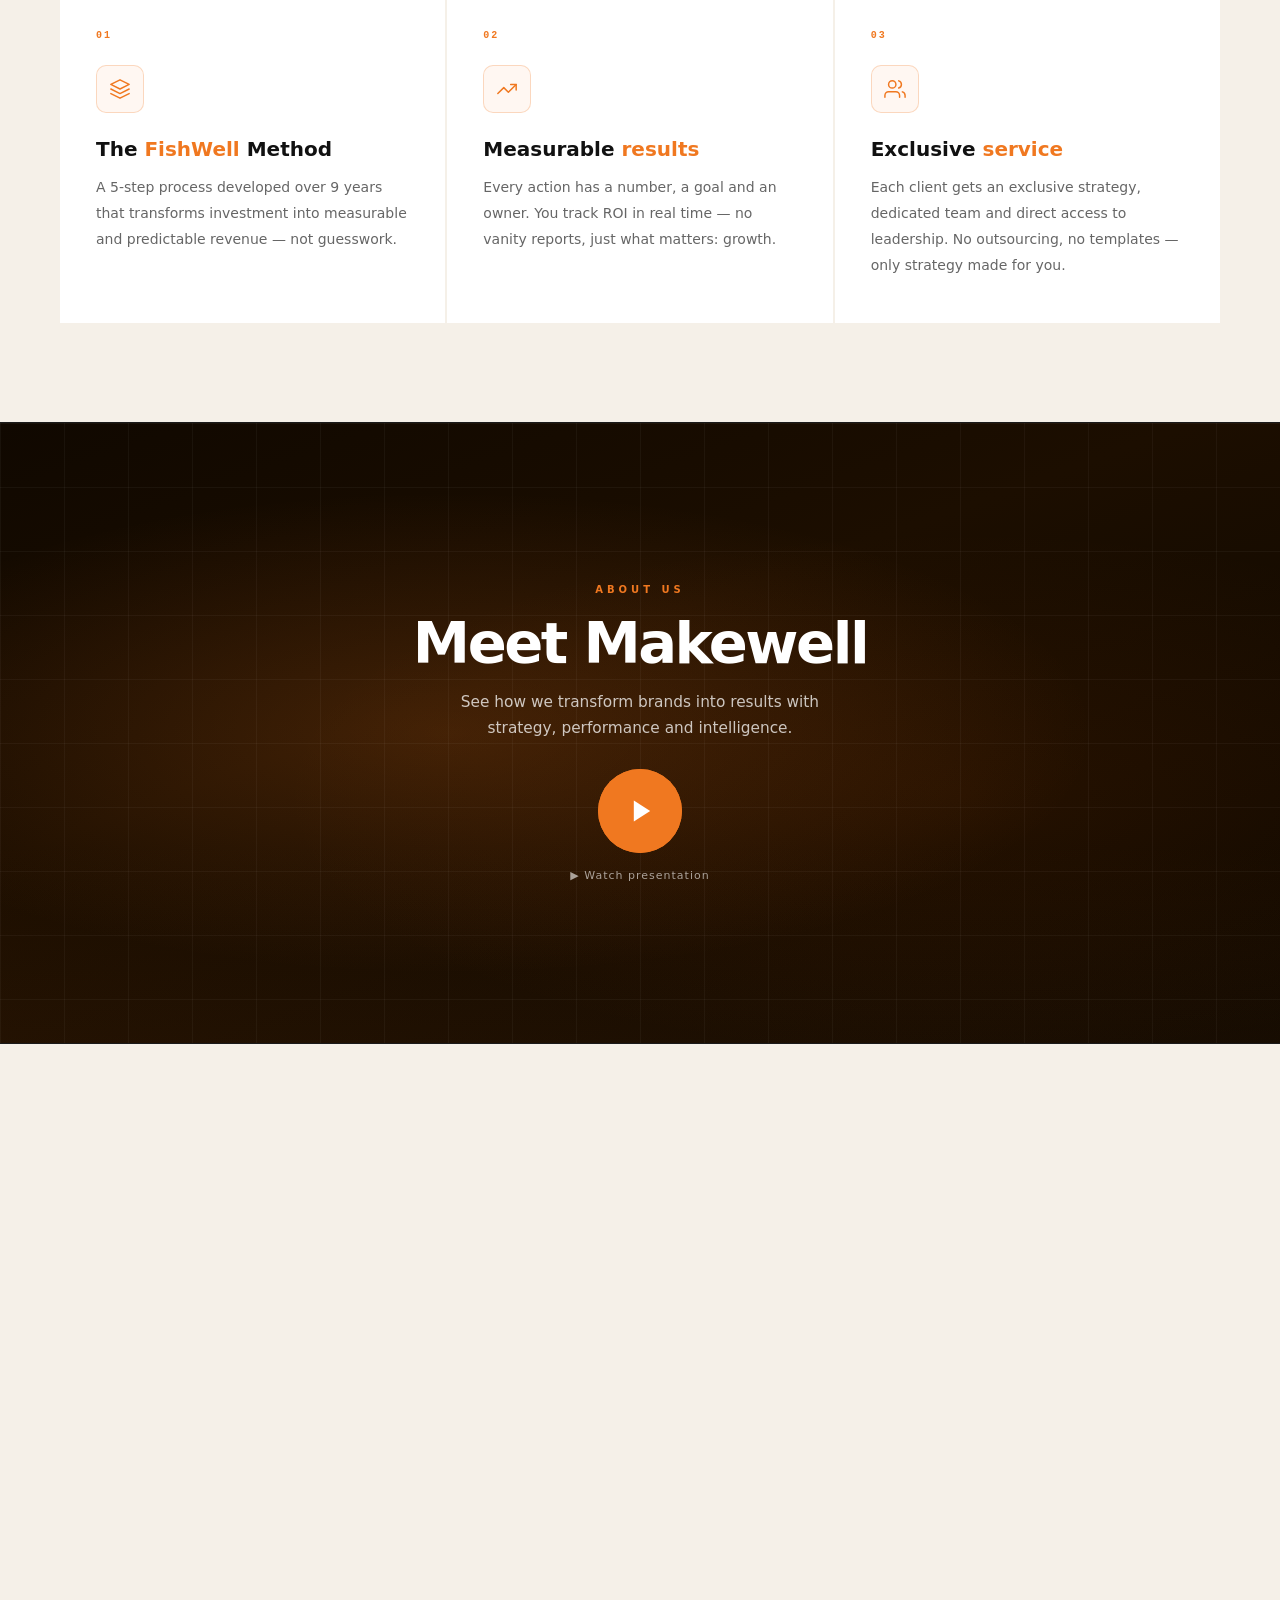
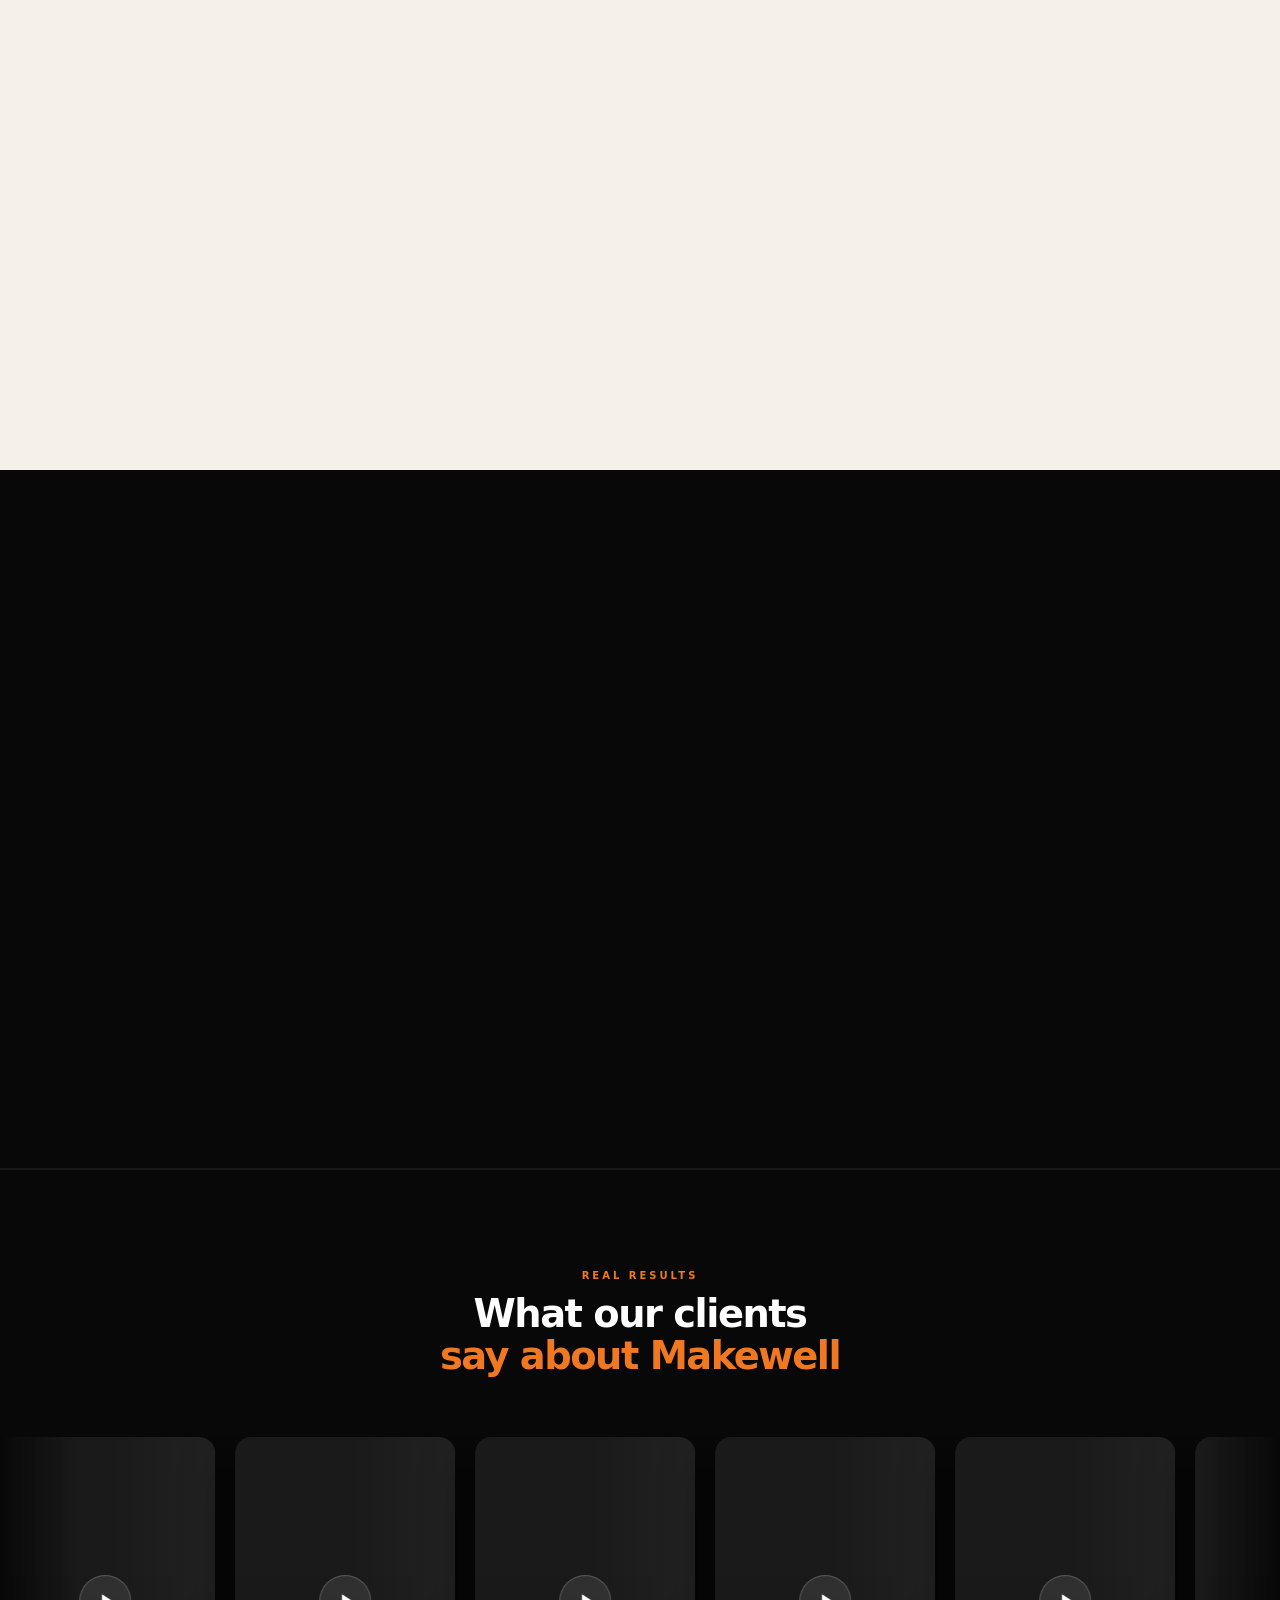
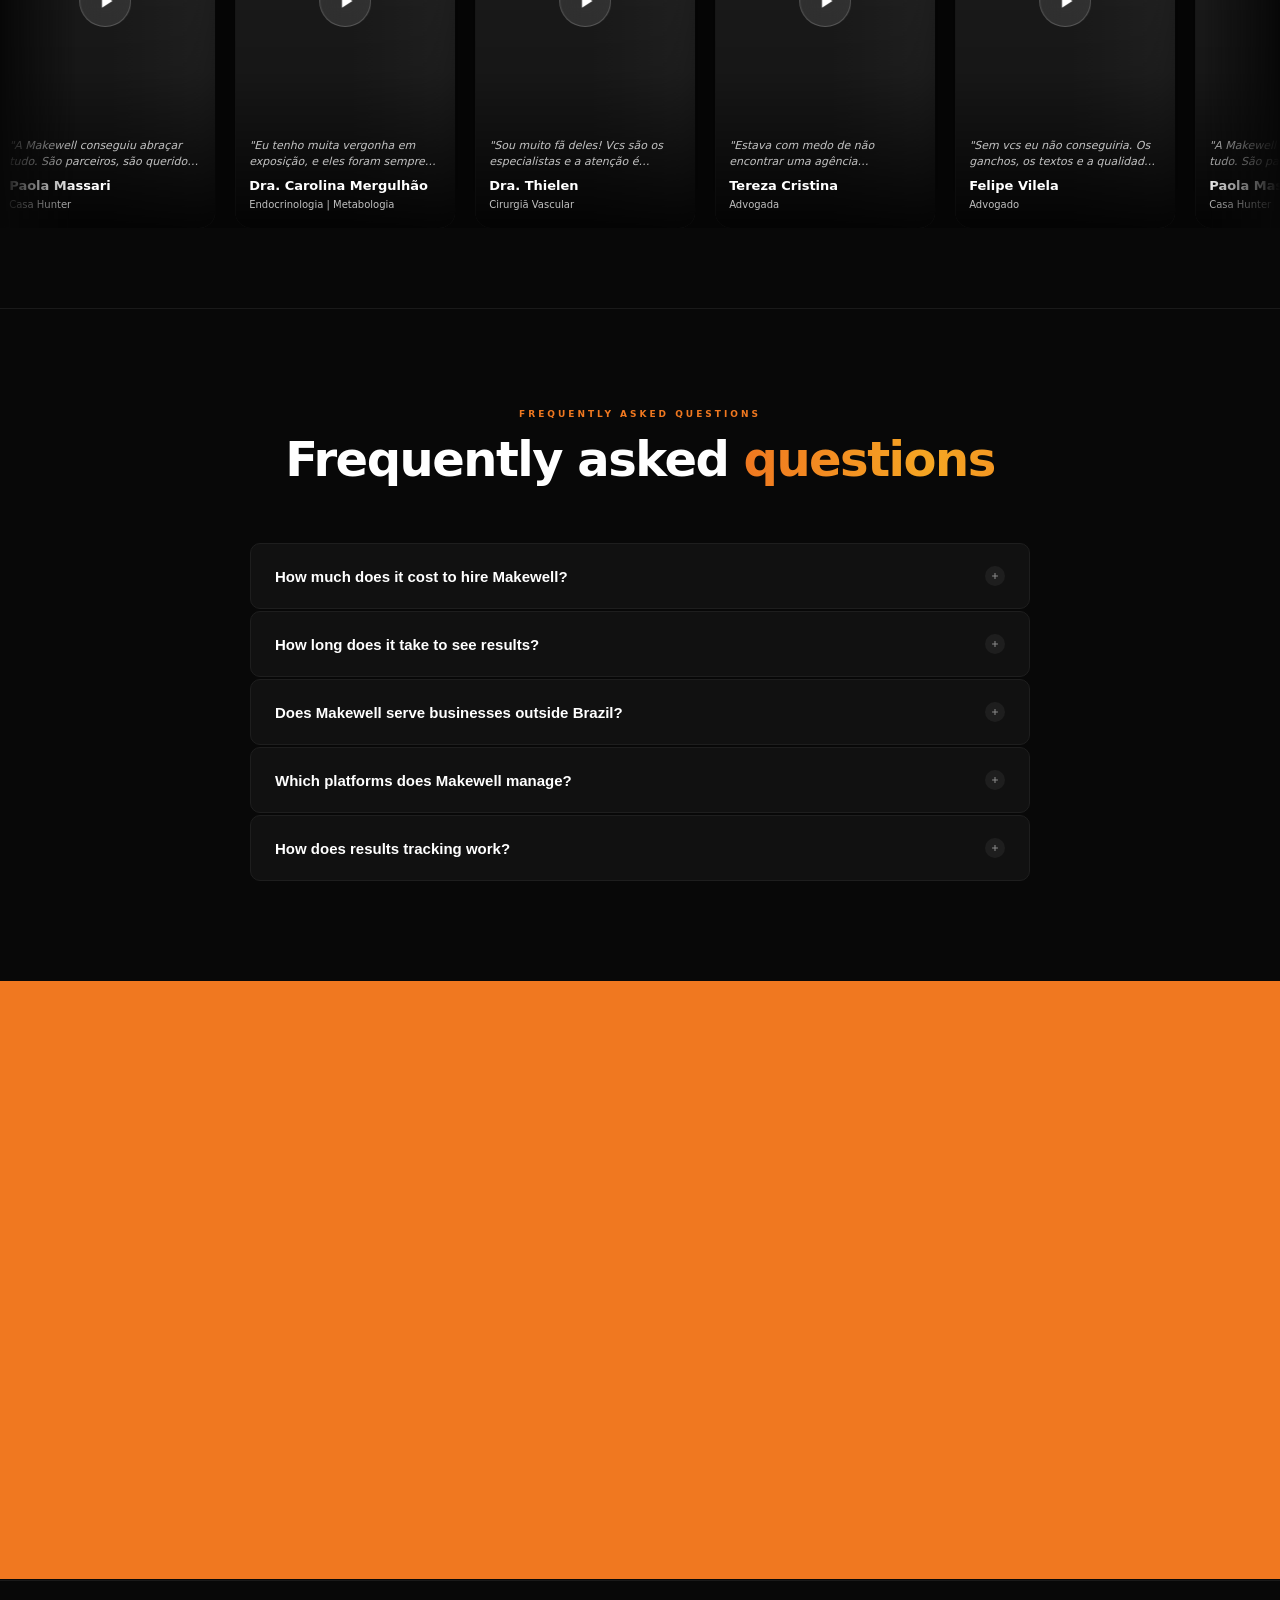
==== commit 5c2da012: "Corrigir efeitos touch mobile, acessibilidade e segurança - Touch hover: mover listener para script " ====
--- a/index.html
+++ b/index.html
@@ -25,6 +25,7 @@
 <link rel="manifest" href="/manifest.json">
 <link rel="preload" as="image" href="logo-white.webp" type="image/webp">
 <link rel="preconnect" href="https://www.googletagmanager.com">
+<script>(function(w,d,s,l,i){w[l]=w[l]||[];w[l].push({'gtm.start':new Date().getTime(),event:'gtm.js'});var f=d.getElementsByTagName(s)[0],j=d.createElement(s),dl=l!='dataLayer'?'&l='+l:'';j.async=true;j.src='https://www.googletagmanager.com/gtm.js?id='+i+dl;f.parentNode.insertBefore(j,f);})(window,document,'script','dataLayer','GTM-NFGD8X8');</script>
 <link rel="preconnect" href="https://connect.facebook.net">
 <link rel="preconnect" href="https://img.youtube.com" crossorigin>
 
@@ -169,9 +170,39 @@
 }
 </script>
 
-<style>:root{--gold:#F07820;--gold-light:#F5A623;--dark:#080808;--dark2:#111111;--dark3:#1a1a1a;--gray:#888;--light:#f5f0e8;--white:#ffffff;}*,*::before,*::after{box-sizing:border-box;margin:0;padding:0;}html{scroll-behavior:smooth;overflow-x:hidden;}body{font-family:'Segoe UI',system-ui,-apple-system,sans-serif;background:var(--dark);color:var(--white);overflow-x:hidden;overflow-x:clip;}@media (hover:hover) and (pointer:fine){body{cursor:none;}.cursor{position:fixed;width:10px;height:10px;background:var(--gold);border-radius:50%;pointer-events:none;z-index:9999;transition:transform .15s ease;mix-blend-mode:difference;}.cursor-ring{position:fixed;width:36px;height:36px;border:1.5px solid var(--gold);border-radius:50%;pointer-events:none;z-index:9998;transition:all .25s ease;opacity:.5;}}.reveal{opacity:0;transform:translateY(52px) scale(.97);transition:opacity .7s cubic-bezier(.22,1,.36,1),transform .7s cubic-bezier(.22,1,.36,1);will-change:transform,opacity;}.reveal.visible{opacity:1;transform:none;will-change:auto;}.reveal-left{opacity:0;transform:translateX(-56px) scale(.97);transition:opacity .8s cubic-bezier(.22,1,.36,1),transform .8s cubic-bezier(.22,1,.36,1);will-change:transform,opacity;}.reveal-left.visible{opacity:1;transform:none;will-change:auto;}.reveal-right{opacity:0;transform:translateX(56px) scale(.97);transition:opacity .8s cubic-bezier(.22,1,.36,1),transform .8s cubic-bezier(.22,1,.36,1);will-change:transform,opacity;}.reveal-right.visible{opacity:1;transform:none;will-change:auto;}.hero .reveal,.hero .reveal-left,.hero .reveal-right{opacity:1;transform:none;transition:none;will-change:auto;}@keyframes heroFadeUp{from{opacity:0;transform:translateY(36px) scale(.97);filter:blur(5px);}to{opacity:1;transform:none;filter:blur(0);}}@keyframes heroSlideRight{from{opacity:0;transform:translateX(52px) scale(.97);filter:blur(3px);}to{opacity:1;transform:none;filter:blur(0);}}@keyframes heroScaleFade{from{opacity:0;transform:scale(.95) translateY(16px);}to{opacity:1;transform:none;}}.hero-pill{animation:heroFadeUp .65s cubic-bezier(.22,1,.36,1) .05s both;}h1.hero-h1{animation:none;}.hero-p{animation:heroFadeUp .60s cubic-bezier(.22,1,.36,1) .25s both;}.hero-btns{animation:heroFadeUp .60s cubic-bezier(.22,1,.36,1) .40s both;}@media (min-width:861px){.hero-right{animation:heroSlideRight .80s cubic-bezier(.22,1,.36,1) .25s both;}}@media (max-width:860px){.hero-right{animation:heroScaleFade .65s cubic-bezier(.22,1,.36,1) 0s both;}}@media (prefers-reduced-motion:reduce){.hero-pill,h1.hero-h1,.hero-p,.hero-btns,.hero-right{animation:none;}}.tag{font-size:9px;font-weight:800;letter-spacing:3px;text-transform:uppercase;color:var(--gold);}.gold{background:linear-gradient(90deg,#F07820,#F5A623,#F07820,#C8922A,#F07820);background-size:300% 100%;-webkit-background-clip:text;-webkit-text-fill-color:transparent;background-clip:text;animation:shimmer-gold 4s linear infinite;}nav{position:fixed;top:0;left:0;right:0;z-index:1000;height:calc(72px + env(safe-area-inset-top,0px));padding:env(safe-area-inset-top,0px) 60px 0;display:flex;align-items:center;justify-content:space-between;background:#080808;transition:background .4s,border-color .4s;}nav.scrolled{background:rgba(8,8,8,.98);border-bottom:1px solid #1e1e1e;}header{position:relative;z-index:1000;}main{padding-top:calc(72px + env(safe-area-inset-top,0px));}section[id]{scroll-margin-top:80px;}.nav-logo{display:flex;align-items:center;text-decoration:none;}.nav-logo img{display:block;height:40px;width:auto;}.nav-right{display:flex;align-items:center;gap:24px;}.nav-links{display:flex;align-items:center;gap:22px;}.nav-links a{font-size:13px;font-weight:500;color:#ccc;text-decoration:none;transition:color .2s;white-space:nowrap;}.nav-links a:hover,.nav-links a:active{color:#fff;}.btn-nav{background:var(--gold);color:#fff;border:none;padding:11px 20px;font-weight:800;font-size:11px;letter-spacing:1px;text-transform:uppercase;cursor:pointer;border-radius:6px;transition:background .2s,transform .2s;white-space:nowrap;text-decoration:none;display:inline-flex;align-items:center;}.btn-nav:hover,.btn-nav:active{background:var(--gold-light);transform:translateY(-1px);}#lang-toggle{display:flex;align-items:center;gap:6px;}.lang-sep{color:#333;font-size:11px;}.lang-btn{background:none;border:none;cursor:pointer;font-size:11px;font-weight:800;letter-spacing:1.5px;color:#bbb;padding:4px 2px;transition:color .2s;text-transform:uppercase;}.lang-btn--active{color:var(--gold);}.lang-btn:hover,.lang-btn:active{color:#fff;}.mobile-lang-toggle{display:none;gap:12px;margin-top:28px;padding-top:20px;border-top:1px solid #161616;}.lang-link-back{font-size:11px;font-weight:800;letter-spacing:1.5px;color:#bbb;text-decoration:none;transition:color .2s;text-transform:uppercase;white-space:nowrap;}.lang-link-back:hover,.lang-link-back:active{color:#fff;}.hamburger{display:none;flex-direction:column;gap:5px;background:none;border:none;cursor:pointer;padding:6px;z-index:201;position:relative;}.hamburger span{display:block;width:24px;height:2px;background:#fff;transition:all .3s;border-radius:2px;}.hamburger.open span:nth-child(1){transform:translateY(7px) rotate(45deg);}.hamburger.open span:nth-child(2){opacity:0;}.hamburger.open span:nth-child(3){transform:translateY(-7px) rotate(-45deg);}.mobile-menu{display:none;position:fixed;inset:0;background:#080808;z-index:199;flex-direction:column;justify-content:flex-start;padding:100px 36px 36px;gap:0;}.mobile-menu.open{display:flex;}.mobile-menu a.mobile-link{font-size:13px;font-weight:800;letter-spacing:2.5px;text-transform:uppercase;color:#444;text-decoration:none;padding:20px 0;width:100%;border-bottom:1px solid #161616;transition:color .2s,border-color .2s;display:flex;align-items:center;justify-content:space-between;}.mobile-menu a.mobile-link .mn{font-size:10px;font-weight:600;letter-spacing:1px;color:#222;transition:color .2s;}.mobile-menu a.mobile-link:last-of-type{border-bottom:none;}.mobile-menu a.mobile-link:hover,.mobile-menu a.mobile-link:active{color:#fff;border-color:#2a2a2a;}.mobile-menu a.mobile-link:hover .mn,.mobile-menu a.mobile-link:active .mn{color:var(--gold);}.mobile-menu .btn-primary{margin-top:40px;width:100%;justify-content:center;}@media (max-width:860px){.mobile-lang-toggle{display:flex;}}.wa-float{position:fixed;bottom:calc(28px + env(safe-area-inset-bottom,0px));right:28px;z-index:300;width:58px;height:58px;border-radius:50%;background:#25D366;display:flex;align-items:center;justify-content:center;box-shadow:0 4px 20px rgba(37,211,102,.4);text-decoration:none;transition:transform .25s,box-shadow .25s;}.wa-float:hover,.wa-float:active{transform:scale(1.1);box-shadow:0 6px 28px rgba(37,211,102,.6);}.wa-float svg{width:30px;height:30px;fill:white;}.hero{min-height:100vh;display:grid;grid-template-columns:1fr 1fr;align-items:center;padding:48px 60px 80px;gap:60px;position:relative;overflow-x:hidden;}.hero-bg{position:absolute;inset:0;background:radial-gradient(ellipse 70% 70% at 80% 50%,#C8922A0a 0%,transparent 70%);}.hero-grid{position:absolute;inset:0;background-image:linear-gradient(rgba(255,255,255,.06) 1px,transparent 1px),linear-gradient(90deg,rgba(255,255,255,.06) 1px,transparent 1px);background-size:60px 60px;mask-image:radial-gradient(ellipse at center,black 20%,transparent 80%);-webkit-mask-image:radial-gradient(ellipse at center,black 20%,transparent 80%);}.hero-splash{position:absolute;right:0;top:0;width:52%;height:100%;pointer-events:none;z-index:1;overflow:hidden;opacity:0;animation:splash-fade 0.8s ease 0.2s forwards;}.hero-splash svg{width:100%;height:100%;}.hero-splash .sbar{transform-origin:bottom;transform:scaleY(0);opacity:0.032;animation:bar-rise 1.2s cubic-bezier(.22,1,.36,1) calc(.7s + var(--delay,0s)) forwards;}@keyframes bar-rise{to{transform:scaleY(1);}}@keyframes splash-fade{to{opacity:1;}}.hero-left{position:relative;z-index:2;overflow:hidden;min-width:0;}.hero-pill{display:inline-flex;align-items:center;gap:10px;border:1px solid #C8922A88;border-radius:99px;padding:8px 20px;font-size:10px;font-weight:700;letter-spacing:1.5px;text-transform:uppercase;color:var(--gold);background:#C8922A18;margin-bottom:36px;}.hero-pill-dot{width:6px;height:6px;border-radius:50%;background:var(--gold);animation:pulse 2s infinite;flex-shrink:0;}@keyframes pulse{0%,100%{opacity:1;transform:scale(1)}50%{opacity:.5;transform:scale(1.4)}}h1.hero-h1{font-size:clamp(38px,5vw,72px);font-weight:900;line-height:1.02;letter-spacing:-3px;color:#fff;margin-bottom:28px;max-width:100%;overflow:hidden;overflow-wrap:break-word;word-break:break-word;}h1.hero-h1 em{font-style:normal;display:block;padding-bottom:0.15em;background:linear-gradient(90deg,#F07820,#F5A623,#F07820,#C8922A,#F07820);background-size:300% 100%;-webkit-background-clip:text;-webkit-text-fill-color:transparent;background-clip:text;animation:shimmer-gold 4s linear infinite;}@keyframes shimmer-gold{0%{background-position:0% 50%}100%{background-position:300% 50%}}.hero-particles{position:absolute;inset:0;overflow:hidden;pointer-events:none;z-index:1;}.hero-particles span{position:absolute;width:2px;height:2px;border-radius:50%;background:rgba(240,120,32,.6);animation:float-particle var(--d) ease-in-out infinite;left:var(--x);top:var(--y);opacity:0;}@keyframes float-particle{0%{opacity:0;transform:translateY(0) scale(1);}20%{opacity:1;}80%{opacity:.6;}100%{opacity:0;transform:translateY(-120px) scale(0);}}.hero-p{font-size:16px;color:#bbb;line-height:1.85;max-width:440px;margin-bottom:44px;}.hero-btns{display:flex;gap:14px;flex-wrap:wrap;}.btn-primary{background:var(--gold);color:#fff;border:none;padding:16px 34px;font-weight:800;font-size:12px;letter-spacing:1px;text-transform:uppercase;cursor:pointer;border-radius:8px;transition:all .25s;display:inline-flex;align-items:center;text-decoration:none;}.btn-primary:hover,.btn-primary:active{background:var(--gold-light);transform:translateY(-2px);box-shadow:0 12px 32px rgba(240,120,32,.3);}.btn-outline{background:transparent;color:#fff;border:1px solid #ffffff22;padding:16px 30px;font-weight:700;font-size:12px;letter-spacing:1px;text-transform:uppercase;cursor:pointer;border-radius:8px;transition:all .25s;display:inline-flex;align-items:center;text-decoration:none;}.btn-outline:hover,.btn-outline:active{border-color:#ffffff55;background:#ffffff08;transform:translateY(-2px);}.btn-outline-dark{background:transparent;color:#111;border:1.5px solid #11111130;padding:12px 26px;font-weight:700;font-size:11px;letter-spacing:1px;text-transform:uppercase;cursor:pointer;border-radius:6px;transition:all .25s;white-space:nowrap;}.btn-outline-dark:hover,.btn-outline-dark:active{border-color:#111;background:#11111108;}.hero-right{position:relative;z-index:2;}.hero-card{background:#111;border:1px solid #222;border-radius:16px;overflow:hidden;}.hero-card-header{background:var(--gold);padding:14px 24px;display:flex;justify-content:space-between;}.hero-card-header span{font-size:9px;font-weight:800;letter-spacing:2px;text-transform:uppercase;color:#fff;}.hero-stats{display:grid;grid-template-columns:1fr 1fr;}.hero-stat{padding:32px 28px;border-right:1px solid #1e1e1e;border-bottom:1px solid #1e1e1e;}.hero-stat:nth-child(2n){border-right:none;}.hero-stat:nth-last-child(-n+2){border-bottom:none;}.hero-stat-value{font-size:48px;font-weight:900;line-height:1;color:#fff;margin-bottom:8px;}.hero-stat-value.accent{color:var(--gold);}.hero-stat-label{font-size:8px;font-weight:700;letter-spacing:2px;text-transform:uppercase;color:#aaa;}.hero-tag-bar{padding:18px 24px;border-top:1px solid #1e1e1e;display:flex;gap:8px;flex-wrap:wrap;}.htag{font-size:9px;font-weight:700;letter-spacing:1px;text-transform:uppercase;color:#999;padding:5px 10px;border:1px solid #333;border-radius:4px;}.porque{padding:100px 60px;background:var(--light);}.porque-header{text-align:center;margin-bottom:64px;}.porque-h2{font-size:clamp(30px,4vw,52px);font-weight:900;letter-spacing:-1.5px;color:#111;margin-top:14px;margin-bottom:16px;}.porque-sub{font-size:15px;color:#666;max-width:520px;margin:0 auto;line-height:1.8;}.porque-grid{display:grid;grid-template-columns:repeat(3,1fr);gap:2px;}.porque-card{background:#fff;padding:44px 36px;position:relative;overflow:hidden;transition:background .3s,transform .3s,box-shadow .3s;cursor:default;}.porque-card::before{content:'';position:absolute;top:0;left:0;right:0;height:3px;background:linear-gradient(90deg,var(--gold),var(--gold-light));transform:scaleX(0);transform-origin:left;transition:transform .5s ease;}.porque-card:hover,.porque-card:active{background:#111;transform:translateY(-6px);box-shadow:0 20px 50px rgba(0,0,0,.2);z-index:1;}.porque-card:hover::before,.porque-card:active::before{transform:scaleX(1);}.porque-card:hover .porque-title,.porque-card:active .porque-title{color:var(--gold);}.porque-card:hover .porque-title span,.porque-card:active .porque-title span{color:var(--gold-light);}.porque-card:hover .porque-desc,.porque-card:active .porque-desc{color:#888;}.porque-card-num{font-family:'Courier New',monospace;font-size:10px;font-weight:700;letter-spacing:2px;color:var(--gold);margin-bottom:24px;}.porque-icon{width:48px;height:48px;border:1px solid rgba(240,120,32,.25);border-radius:10px;display:flex;align-items:center;justify-content:center;margin-bottom:24px;background:rgba(240,120,32,.06);}.porque-icon svg{width:22px;height:22px;color:var(--gold);}.porque-title{font-size:20px;font-weight:900;color:#111;margin-bottom:14px;line-height:1.2;transition:color .3s;}.porque-title span{color:var(--gold);transition:color .3s;}.porque-desc{font-size:14px;color:#666;line-height:1.85;transition:color .3s;}@media (max-width:860px){.porque{padding:72px 32px;}.porque-grid{grid-template-columns:1fr;}}@media (max-width:768px){.porque{padding:60px 20px;}}.inst-section{position:relative;background:#050505;border-top:1px solid #1a1a1a;border-bottom:1px solid #1a1a1a;overflow:hidden;cursor:pointer;}.inst-cinema{position:relative;width:100%;aspect-ratio:16/9;max-height:620px;background:linear-gradient(160deg,#100800 0%,#1c0e00 40%,#0a0600 100%);display:flex;align-items:center;justify-content:center;overflow:hidden;}.inst-cinema::before{content:'';position:absolute;inset:0;background:radial-gradient(ellipse at 35% 50%,rgba(240,120,32,.18) 0%,transparent 55%),radial-gradient(ellipse at 75% 60%,rgba(200,80,0,.1) 0%,transparent 50%);pointer-events:none;}.inst-cinema-grid{position:absolute;inset:0;background-image:linear-gradient(rgba(255,255,255,.04) 1px,transparent 1px),linear-gradient(90deg,rgba(255,255,255,.04) 1px,transparent 1px);background-size:64px 64px;pointer-events:none;}.inst-cinema-lines{position:absolute;bottom:0;left:0;right:0;height:200px;background:linear-gradient(to top,rgba(240,120,32,.06) 0%,transparent 100%);pointer-events:none;}.inst-cinema-content{position:relative;z-index:2;text-align:center;display:flex;flex-direction:column;align-items:center;gap:20px;}.inst-cinema-label{font-size:10px;font-weight:800;letter-spacing:4px;text-transform:uppercase;color:var(--gold);}.inst-cinema-title{font-size:clamp(32px,4.5vw,68px);font-weight:900;letter-spacing:-2.5px;color:#fff;line-height:1.02;}.inst-cinema-sub{font-size:clamp(13px,1.2vw,16px);color:rgba(255,255,255,.75);max-width:380px;line-height:1.7;margin-top:-4px;}.inst-play-btn{position:relative;width:84px;height:84px;border-radius:50%;background:var(--gold);border:none;cursor:pointer;display:flex;align-items:center;justify-content:center;margin-top:8px;transition:transform .2s,background .2s;}.inst-play-btn::before{content:'';position:absolute;inset:0;border-radius:50%;background:var(--gold);animation:play-pulse 2.5s ease-out infinite;will-change:transform,opacity;}.inst-play-btn:hover,.inst-play-btn:active{transform:scale(1.1);background:#f08020;}.inst-play-btn svg{position:relative;width:28px;height:28px;fill:#fff;margin-left:5px;}@keyframes play-pulse{0%{transform:scale(1);opacity:.55}70%{transform:scale(1.85);opacity:0}100%{transform:scale(1.85);opacity:0}}.inst-duration{font-size:11px;color:rgba(255,255,255,.6);letter-spacing:1px;margin-top:-4px;}.inst-modal{display:none;position:fixed;inset:0;z-index:1000;background:rgba(0,0,0,.96);backdrop-filter:blur(24px);-webkit-backdrop-filter:blur(24px);align-items:center;justify-content:center;}.inst-modal.open{display:flex;}.inst-modal-inner{position:relative;width:min(900px,94vw);}.inst-modal-video-wrap{border-radius:14px;overflow:hidden;background:#000;padding-bottom:56.25%;position:relative;box-shadow:0 48px 140px rgba(0,0,0,.9);}.inst-modal-video-wrap iframe{position:absolute;inset:0;width:100%;height:100%;display:block;border:none;}.inst-modal-close{position:absolute;top:-48px;right:0;background:rgba(255,255,255,.08);border:1px solid rgba(255,255,255,.15);color:#fff;font-size:16px;width:38px;height:38px;border-radius:50%;cursor:pointer;display:flex;align-items:center;justify-content:center;transition:background .2s;}.inst-modal-close:hover,.inst-modal-close:active{background:rgba(255,255,255,.18);}@media (max-width:768px){.inst-section{padding:0;}.inst-cinema{aspect-ratio:auto;min-height:400px;padding:60px 24px;}.inst-play-btn{width:68px;height:68px;}.inst-modal-inner{width:94vw;}.inst-modal-close{top:-44px;}}.depo-section{background:#080808;padding:100px 0 80px;border-top:1px solid #1a1a1a;border-bottom:1px solid #1a1a1a;overflow:hidden;}.depo-header{text-align:center;margin-bottom:60px;padding:0 40px;}.depo-label{font-size:10px;font-weight:800;letter-spacing:3px;text-transform:uppercase;color:var(--gold);margin-bottom:12px;}.depo-title{font-size:clamp(28px,3vw,44px);font-weight:900;letter-spacing:-1.5px;color:#fff;line-height:1.1;}.depo-title span{color:var(--gold);}.depo-lang-note{font-size:12px;color:#555;margin-top:16px;font-style:italic;}.depo-marquee{display:flex;width:max-content;will-change:transform;}.depo-marquee-wrap{overflow:hidden;mask-image:linear-gradient(to right,transparent 0%,black 6%,black 94%,transparent 100%);-webkit-mask-image:linear-gradient(to right,transparent 0%,black 6%,black 94%,transparent 100%);}.reel-card{flex:0 0 220px;margin-right:20px;cursor:pointer;}.reel-card-video{position:relative;border-radius:16px;overflow:hidden;background:#111;padding-bottom:177.78%;box-shadow:0 20px 50px rgba(0,0,0,.6);transition:transform .3s,box-shadow .3s;}.reel-card:hover .reel-card-video,.reel-card:active .reel-card-video{transform:translateY(-8px) scale(1.02);box-shadow:0 36px 80px rgba(0,0,0,.8);}.reel-card-video video{position:absolute;inset:0;width:100%;height:100%;object-fit:cover;display:block;}.reel-card-overlay{position:absolute;inset:0;background:linear-gradient(to top,rgba(0,0,0,.85) 0%,rgba(0,0,0,.1) 40%,transparent 65%);pointer-events:none;}.reel-card-play{position:absolute;top:42%;left:50%;transform:translate(-50%,-50%);width:52px;height:52px;border-radius:50%;background:rgba(255,255,255,.1);backdrop-filter:blur(12px);-webkit-backdrop-filter:blur(12px);border:1.5px solid rgba(255,255,255,.2);display:flex;align-items:center;justify-content:center;transition:all .25s;pointer-events:none;}.reel-card:hover .reel-card-play,.reel-card:active .reel-card-play{background:var(--gold);border-color:var(--gold);transform:translate(-50%,-50%) scale(1.12);}.reel-card-play svg{width:18px;height:18px;fill:#fff;margin-left:3px;}.reel-card-info{position:absolute;bottom:0;left:0;right:0;padding:14px 14px 16px;}.reel-card-quote{font-size:11px;color:rgba(255,255,255,.75);font-style:italic;line-height:1.45;margin-bottom:8px;display:-webkit-box;-webkit-line-clamp:2;-webkit-box-orient:vertical;overflow:hidden;}.reel-card-name{font-size:13px;font-weight:700;color:#fff;line-height:1.3;}.reel-card-role{font-size:10px;color:rgba(255,255,255,.75);margin-top:3px;line-height:1.4;}.reel-modal{display:none;position:fixed;inset:0;z-index:999;background:rgba(0,0,0,.92);backdrop-filter:blur(20px);-webkit-backdrop-filter:blur(20px);align-items:center;justify-content:center;}.reel-modal.open{display:flex;}.reel-modal-inner{position:relative;width:min(380px,90vw);}.reel-modal-video-wrap{border-radius:18px;overflow:hidden;background:#000;padding-bottom:177.78%;position:relative;box-shadow:0 40px 120px rgba(0,0,0,.9);}.reel-modal-video-wrap iframe{position:absolute;inset:0;width:100%;height:100%;display:block;border:none;}.reel-modal-close{position:absolute;top:-44px;right:0;background:rgba(255,255,255,.1);border:1px solid rgba(255,255,255,.2);color:#fff;font-size:18px;width:36px;height:36px;border-radius:50%;cursor:pointer;display:flex;align-items:center;justify-content:center;transition:background .2s;}.reel-modal-close:hover,.reel-modal-close:active{background:rgba(255,255,255,.2);}.reel-modal-info{text-align:center;margin-top:20px;}.reel-modal-name{font-size:16px;font-weight:700;color:#fff;}.reel-modal-role{font-size:12px;color:rgba(255,255,255,.75);margin-top:4px;}@media (max-width:768px){.depo-section{padding:60px 0;}.depo-header{padding:0 20px;margin-bottom:40px;}.reel-card{flex:0 0 150px;margin-right:14px;}.reel-modal-inner{width:88vw;}.reel-modal-close{top:-40px;}}.ticker{background:var(--gold);height:48px;overflow:hidden;white-space:nowrap;display:flex;align-items:center;}.ticker-track{display:inline-flex;align-items:center;height:100%;animation:ticker 30s linear infinite;}@keyframes ticker{from{transform:translateX(0)}to{transform:translateX(-50%)}}.ticker-item{font-family:'Courier New',monospace;font-size:12px;font-weight:700;letter-spacing:2px;text-transform:uppercase;color:#fff;padding:0 32px;}.ticker-sep{color:rgba(255,255,255,.4);padding:0;}.numbers{display:grid;grid-template-columns:repeat(4,1fr);background:#1a1a1a;gap:1px;position:relative;overflow:hidden;}.numbers::before{content:'';position:absolute;left:50%;top:50%;transform:translate(-50%,-50%);width:700px;height:700px;background:radial-gradient(ellipse at center,rgba(240,120,32,.35) 0%,transparent 65%);pointer-events:none;z-index:0;}.number-item{background-color:var(--dark);background-image:radial-gradient(rgba(255,255,255,.18) 1px,transparent 1px);background-size:24px 24px;padding:56px 44px;display:flex;flex-direction:column;align-items:center;text-align:center;position:relative;z-index:1;}.number-value{font-size:clamp(44px,4.5vw,64px);font-weight:900;line-height:1;color:#fff;margin-bottom:14px;white-space:nowrap;}.number-value .accent{color:var(--gold);}.number-desc{font-size:13px;color:#999;line-height:1.65;max-width:160px;text-align:center;}.metodo{padding:120px 60px;background:var(--light);}.metodo-header{display:flex;justify-content:space-between;align-items:flex-end;margin-bottom:64px;gap:32px;}.metodo-right{display:flex;flex-direction:column;align-items:flex-end;gap:16px;}h2.metodo-h2{font-size:clamp(32px,4vw,52px);font-weight:900;letter-spacing:-1.5px;color:#111;margin-top:14px;}.metodo-sub{font-size:14px;color:#666;max-width:300px;line-height:1.7;text-align:right;}.metodo-steps{display:grid;grid-template-columns:repeat(5,1fr);gap:2px;}.step{background:#fff;padding:44px 28px;position:relative;overflow:hidden;transition:background .3s,transform .3s,box-shadow .3s;cursor:default;}.step:hover,.step:active{background:#111;transform:translateY(-6px);box-shadow:0 20px 50px rgba(0,0,0,.2);z-index:1;}.step:hover .step-title,.step:active .step-title{color:var(--gold);}.step:hover .step-desc,.step:active .step-desc{color:#888;}.step::before{content:'';position:absolute;top:0;left:0;right:0;height:3px;background:linear-gradient(90deg,var(--gold),var(--gold-light));transform:scaleX(0);transform-origin:left;transition:transform .5s ease;}.step:hover::before,.step:active::before{transform:scaleX(1);}.step-num{font-family:'Courier New',monospace;font-size:10px;font-weight:700;letter-spacing:2px;color:var(--gold);margin-bottom:18px;}.step-title{font-size:12px;font-weight:900;letter-spacing:.5px;text-transform:uppercase;color:#111;margin-bottom:10px;}.step-desc{font-size:12px;color:#666;line-height:1.75;}.services{padding:120px 60px;border-bottom:1px solid #1a1a1a;position:relative;overflow:hidden;}.services::before{content:'';position:absolute;top:-160px;right:-160px;width:520px;height:520px;border-radius:50%;background:radial-gradient(circle,rgba(240,120,32,.35) 0%,transparent 70%);pointer-events:none;}.services::after{content:'';position:absolute;bottom:60px;left:60px;width:280px;height:280px;background-image:linear-gradient(rgba(255,255,255,.15) 1px,transparent 1px),linear-gradient(90deg,rgba(255,255,255,.15) 1px,transparent 1px);background-size:32px 32px;mask-image:radial-gradient(ellipse at center,black 20%,transparent 80%);-webkit-mask-image:radial-gradient(ellipse at center,black 20%,transparent 80%);pointer-events:none;}.services-header{margin-bottom:64px;position:relative;z-index:1;}h2.services-h2{font-size:clamp(32px,4vw,52px);font-weight:900;letter-spacing:-1.5px;color:#fff;margin-top:14px;}.services-grid{display:grid;grid-template-columns:repeat(3,1fr);gap:2px;background:#1a1a1a;position:relative;z-index:1;}.service-card{background:var(--dark);padding:40px 34px;position:relative;overflow:hidden;transition:background .3s;cursor:default;display:flex;flex-direction:column;}.service-card::after{content:'';position:absolute;inset:0;background:linear-gradient(135deg,#C8922A08,transparent 60%);opacity:0;transition:opacity .4s;}.service-card:hover,.service-card:active{background:#111;}.service-card:hover::after,.service-card:active::after{opacity:1;}.service-icon{width:52px;height:52px;border:1px solid rgba(240,120,32,.25);border-radius:12px;display:flex;align-items:center;justify-content:center;margin-bottom:28px;background:rgba(240,120,32,.06);}.service-icon svg{width:26px;height:26px;stroke:var(--gold);fill:none;stroke-width:1.6;stroke-linecap:round;stroke-linejoin:round;}.service-tag{font-size:9px;font-weight:800;letter-spacing:2.5px;text-transform:uppercase;color:var(--gold);margin-bottom:12px;}.service-title{font-size:19px;font-weight:800;color:#fff;margin-bottom:12px;line-height:1.3;}.service-desc{font-size:13px;color:#999;line-height:1.8;margin-bottom:24px;flex:1;}.service-list{display:flex;flex-direction:column;gap:8px;list-style:none;}.service-list li{font-size:12px;color:#aaa;display:flex;gap:10px;}.service-list li::before{content:'→';color:var(--gold);flex-shrink:0;}.cases{padding:120px 60px;background:var(--light);}.cases-header{display:flex;justify-content:space-between;align-items:flex-end;margin-bottom:64px;gap:24px;}h2.cases-h2{font-size:clamp(32px,4vw,52px);font-weight:900;letter-spacing:-1.5px;color:#111;margin-top:14px;}.cases-grid{display:grid;grid-template-columns:1fr 1fr;gap:3px;margin-bottom:3px;}.case-card{background:#111;border-radius:12px;overflow:hidden;transition:transform .3s;cursor:default;}.case-card:hover,.case-card:active{transform:scale(1.01);}.case-header{background:var(--gold);padding:15px 28px;display:flex;justify-content:space-between;align-items:center;}.case-sector{font-size:9px;font-weight:800;letter-spacing:2px;text-transform:uppercase;color:#fff;}.case-roi{font-size:9px;font-weight:700;letter-spacing:1px;text-transform:uppercase;color:rgba(255,255,255,.8);}.case-body{padding:32px 28px;}.case-title{font-size:22px;font-weight:900;color:#fff;margin-bottom:4px;}.case-sub{font-family:'Courier New',monospace;font-size:10px;letter-spacing:1px;text-transform:uppercase;color:#999;margin-bottom:24px;}.case-metrics{display:grid;grid-template-columns:repeat(3,1fr);gap:1px;background:#222;border-radius:8px;overflow:hidden;margin-bottom:20px;}.case-metric{background:#161616;padding:18px 12px;text-align:center;}.case-metric-value{font-size:30px;font-weight:900;color:#fff;}.case-metric-value.accent{color:var(--gold);}.case-metric-label{font-size:7px;font-weight:700;letter-spacing:2px;text-transform:uppercase;color:#999;margin-top:5px;}.case-quote{padding:14px 18px;background:#161616;border-left:2px solid var(--gold);border-radius:0 8px 8px 0;}.case-quote p{font-size:12px;color:#ccc;line-height:1.7;font-style:italic;margin-bottom:7px;}.case-quote cite{font-size:8px;font-weight:700;letter-spacing:1.5px;text-transform:uppercase;color:#999;font-style:normal;}.cases-cta{background:#111;padding:34px 38px;display:flex;justify-content:space-between;align-items:center;gap:24px;flex-wrap:wrap;}.cases-cta-text .tag{margin-bottom:8px;}.cases-cta-text strong{font-size:21px;font-weight:900;color:#fff;}.cases-cta-text strong em{font-style:normal;color:var(--gold);}.about{padding:120px 60px;display:grid;grid-template-columns:1fr 1fr;gap:80px;align-items:center;border-bottom:1px solid #1a1a1a;position:relative;overflow:hidden;}.about::before{content:'';position:absolute;right:-100px;top:50%;transform:translateY(-50%);width:480px;height:480px;border-radius:50%;background:radial-gradient(circle,rgba(240,120,32,.32) 0%,transparent 70%);pointer-events:none;}.about::after{content:'';position:absolute;top:60px;left:-20px;width:200px;height:200px;background-image:radial-gradient(rgba(255,255,255,.25) 1px,transparent 1px);background-size:18px 18px;mask-image:radial-gradient(ellipse at center,black 30%,transparent 75%);-webkit-mask-image:radial-gradient(ellipse at center,black 30%,transparent 75%);pointer-events:none;}h2.about-h2{font-size:clamp(32px,4vw,50px);font-weight:900;letter-spacing:-1.5px;color:#fff;margin-top:14px;margin-bottom:22px;}.about-p{font-size:15px;color:#888;line-height:1.9;margin-bottom:22px;}.about-quote{padding:20px 22px;background:#111;border:1px solid #222;border-left:3px solid var(--gold);border-radius:0 10px 10px 0;margin-bottom:32px;}.about-quote p{font-size:14px;color:#ccc;line-height:1.75;font-style:italic;}.team{display:flex;flex-direction:column;gap:12px;margin-bottom:12px;}.team-card{background:#111;border:1px solid #1e1e1e;border-radius:12px;padding:22px 26px;display:flex;align-items:center;gap:18px;transition:border-color .3s;cursor:default;}.team-card:hover,.team-card:active{border-color:#C8922A44;}.team-avatar{width:110px;height:110px;border-radius:50%;border:3px solid var(--gold);flex-shrink:0;overflow:hidden;}.team-avatar img{width:100%;height:100%;object-fit:cover;object-position:center top;display:block;}.team-name{font-size:15px;font-weight:800;color:#fff;margin-bottom:5px;}.team-role{font-size:9px;font-weight:700;letter-spacing:1.5px;text-transform:uppercase;color:#999;}.about-stats{background:#111;border:1px solid #1e1e1e;border-radius:12px;padding:26px;display:grid;grid-template-columns:repeat(3,1fr);text-align:center;}.about-stat{padding:4px 12px;}.about-stat:not(:last-child){border-right:1px solid #222;}.about-stat-val{font-size:28px;font-weight:900;color:var(--gold);}.about-stat-label{font-size:8px;font-weight:700;letter-spacing:2px;text-transform:uppercase;color:#999;margin-top:5px;}.cta-section{background:var(--gold);padding:120px 60px;text-align:center;position:relative;overflow:hidden;}.cta-particles span{background:rgba(255,255,255,.5);}.cta-circle{position:absolute;border-radius:50%;border:1px solid rgba(255,255,255,.1);left:50%;top:50%;transform:translate(-50%,-50%);pointer-events:none;}.cta-pill{display:inline-flex;align-items:center;gap:10px;border:1.5px solid rgba(255,255,255,.4);border-radius:99px;padding:8px 20px;font-size:10px;font-weight:800;letter-spacing:1.5px;text-transform:uppercase;color:#fff;margin-bottom:28px;}.cta-pill-dot{width:6px;height:6px;border-radius:50%;background:#fff;flex-shrink:0;animation:pulse 2s infinite;}h2.cta-h2{font-size:clamp(36px,5vw,64px);font-weight:900;letter-spacing:-2px;color:#fff;line-height:1.06;margin-bottom:18px;}.cta-p{font-size:16px;color:rgba(255,255,255,.8);line-height:1.8;max-width:420px;margin:0 auto 44px;}.cta-btns{display:flex;gap:14px;justify-content:center;flex-wrap:wrap;}.btn-dark{background:#111;color:#fff;border:none;padding:16px 34px;font-weight:800;font-size:12px;letter-spacing:1px;text-transform:uppercase;cursor:pointer;border-radius:8px;transition:all .25s;display:inline-flex;align-items:center;text-decoration:none;}.btn-dark:hover,.btn-dark:active{background:#000;transform:translateY(-2px);}.btn-white-outline{background:transparent;color:#fff;border:2px solid rgba(255,255,255,.5);padding:14px 30px;font-weight:700;font-size:12px;letter-spacing:1px;text-transform:uppercase;cursor:pointer;border-radius:8px;transition:all .25s;display:inline-flex;align-items:center;text-decoration:none;}.btn-white-outline:hover,.btn-white-outline:active{border-color:#fff;background:rgba(255,255,255,.1);}footer{background:var(--dark);border-top:1px solid #1a1a1a;}.footer-main{padding:72px 60px 56px;display:grid;grid-template-columns:220px 1fr 1fr 1fr 1fr;gap:48px;}.footer-brand img{height:52px;width:auto;margin-bottom:20px;display:block;}.footer-socials{display:flex;gap:12px;margin-top:4px;}.footer-social{width:36px;height:36px;border-radius:50%;background:#2e2e2e;display:flex;align-items:center;justify-content:center;transition:background .2s;text-decoration:none;}.footer-social:hover,.footer-social:active{background:var(--gold);}.footer-social svg{width:16px;height:16px;fill:#ccc;}.footer-col-title{font-size:15px;font-weight:800;color:var(--gold);margin-bottom:20px;}.footer-col p{font-size:13px;color:#888;line-height:1.8;}.footer-col-links{display:flex;flex-direction:column;gap:10px;}.footer-col-links a{font-size:13px;color:#999;text-decoration:none;transition:color .2s;}.footer-col-links a:hover,.footer-col-links a:active{color:#fff;}.footer-address-line{font-size:13px;color:#999;line-height:1.75;margin-bottom:16px;}.footer-contact a{display:block;font-size:13px;color:#999;text-decoration:none;transition:color .2s;margin-bottom:6px;}.footer-contact a:hover,.footer-contact a:active{color:#fff;}.footer-cnpj{font-size:12px;color:#999;margin-top:4px;}.footer-bottom{border-top:1px solid #2a2a2a;padding:20px 60px;text-align:center;}.footer-bottom p{font-size:13px;color:#888;}@media (max-width:1024px){.footer-main{grid-template-columns:1fr 1fr 1fr;gap:36px;padding:56px 32px 40px;}}@media (max-width:768px){.footer-main{grid-template-columns:1fr 1fr;padding:48px 20px 36px;gap:32px;text-align:left;}.footer-col p,.footer-col-links,.footer-address-line,.footer-contact{text-align:left;}.footer-bottom{padding:16px 20px;}}@media (max-width:480px){.footer-main{grid-template-columns:1fr;}.footer-col p,.footer-col-links,.footer-address-line,.footer-contact{text-align:left;}}#progress-bar{position:fixed;top:0;left:0;height:3px;width:0%;background:linear-gradient(90deg,var(--gold),var(--gold-light));z-index:9999;transition:width .1s linear;pointer-events:none;}#back-to-top{position:fixed;bottom:calc(98px + env(safe-area-inset-bottom,0px));right:35px;width:44px;height:44px;border-radius:50%;background:var(--gold);border:none;cursor:pointer;display:flex;align-items:center;justify-content:center;z-index:500;opacity:0;transform:translateY(12px);transition:opacity .3s,transform .3s,background .2s;pointer-events:none;}#back-to-top.visible{opacity:1;transform:translateY(0);pointer-events:auto;}#back-to-top:hover,#back-to-top:active{background:var(--gold-light);}#back-to-top svg{width:18px;height:18px;fill:none;stroke:#fff;stroke-width:2.5;stroke-linecap:round;stroke-linejoin:round;}.faq{padding:100px 60px;background:var(--dark);}.faq-header{text-align:center;margin-bottom:56px;}.faq-h2{font-size:clamp(28px,4vw,48px);font-weight:900;color:#fff;letter-spacing:-1.5px;margin-top:12px;}.faq-list{max-width:780px;margin:0 auto;display:flex;flex-direction:column;gap:2px;}.faq-item{background:#111;border:1px solid #1e1e1e;border-radius:10px;overflow:hidden;}.faq-question{width:100%;background:none;border:none;text-align:left;padding:22px 24px;font-size:15px;font-weight:700;color:#fff;cursor:pointer;display:flex;justify-content:space-between;align-items:center;gap:16px;}.faq-question:hover,.faq-question:active{color:var(--gold);}.faq-icon{width:20px;height:20px;flex-shrink:0;border-radius:50%;background:#1e1e1e;display:flex;align-items:center;justify-content:center;transition:background .2s,transform .3s;}.faq-icon svg{width:10px;height:10px;stroke:#888;stroke-width:2.5;fill:none;transition:stroke .2s;}.faq-item.open .faq-icon{background:var(--gold);transform:rotate(45deg);}.faq-item.open .faq-icon svg{stroke:#fff;}.faq-answer{max-height:0;overflow:hidden;transition:max-height .4s cubic-bezier(.22,1,.36,1);}.faq-answer-inner{padding:0 24px 22px;font-size:14px;color:#888;line-height:1.8;}.faq-item.open .faq-answer{max-height:400px;}@media (max-width:768px){.faq{padding:72px 20px;}}.reel-card-video{background:#111;}.reel-card-video img{opacity:0;transition:opacity .4s ease;}.reel-card-video img.loaded{opacity:1;}.reel-card-video::before{content:'';position:absolute;inset:0;background:linear-gradient(90deg,#1a1a1a 25%,#222 50%,#1a1a1a 75%);background-size:200% 100%;animation:skeleton 1.4s linear infinite;z-index:0;will-change:transform;}.reel-card-video.img-loaded::before{display:none;}@keyframes skeleton{0%{transform:translateX(100%)}100%{transform:translateX(-100%)}}#cookie-banner{position:fixed;bottom:0;left:0;right:0;background:#111;border-top:1px solid #222;padding:18px 32px;display:flex;align-items:center;justify-content:space-between;gap:20px;z-index:800;transform:translateY(100%);transition:transform .4s cubic-bezier(.22,1,.36,1);flex-wrap:wrap;}#cookie-banner.visible{transform:translateY(0);}#cookie-banner p{font-size:13px;color:#aaa;line-height:1.6;flex:1;min-width:200px;}#cookie-banner a{color:var(--gold);text-decoration:underline;}.cookie-btns{display:flex;gap:10px;flex-shrink:0;}.btn-cookie-accept{background:#C05800;color:#fff;border:none;padding:10px 22px;border-radius:6px;font-weight:700;font-size:12px;letter-spacing:.5px;cursor:pointer;transition:background .2s;}.btn-cookie-accept:hover,.btn-cookie-accept:active{background:#D06200;}.btn-cookie-decline{background:transparent;color:#bbb;border:1px solid #444;padding:10px 18px;border-radius:6px;font-weight:600;font-size:12px;cursor:pointer;transition:color .2s,border-color .2s;}.btn-cookie-decline:hover,.btn-cookie-decline:active{color:#ddd;border-color:#666;}@media (max-width:600px){#cookie-banner{padding:16px 20px;}.cookie-btns{width:100%;}.btn-cookie-accept,.btn-cookie-decline{flex:1;text-align:center;}}@media (prefers-reduced-motion:reduce){*,*::before,*::after{animation-duration:0.01ms !important;animation-iteration-count:1 !important;transition-duration:0.01ms !important;}}@media (max-width:860px){nav{padding:env(safe-area-inset-top,0px) 24px 0;background:#080808;}.nav-links{display:none;}#lang-toggle{display:none;}.btn-nav{display:none;}.hamburger{display:flex;}.hero{padding:28px 32px 64px;}.numbers{grid-template-columns:repeat(2,1fr);}.metodo{padding:80px 32px;}.metodo-steps{grid-template-columns:repeat(3,1fr);}.services{padding:80px 32px;}.services-grid{grid-template-columns:repeat(2,1fr);}.cases{padding:80px 32px;}.about{padding:80px 32px;grid-template-columns:1fr;gap:48px;}.cta-section{padding:80px 32px;}footer{padding:28px 32px;}.wa-float{bottom:calc(20px + env(safe-area-inset-bottom,0px));right:20px;width:52px;height:52px;}#back-to-top{right:20px;bottom:calc(86px + env(safe-area-inset-bottom,0px));}}@media (max-width:768px){nav{padding:env(safe-area-inset-top,0px) 20px 0;}.btn-nav{display:none;}.hero{grid-template-columns:1fr;padding:28px 20px 56px;gap:40px;overflow-x:hidden;}.hero-right{width:100%;max-width:100%;overflow:hidden;order:-1;}.hero-card{width:100%;max-width:100%;}.hero-card-header{flex-wrap:wrap;gap:4px;}.hero-stat-value{font-size:36px;}.hero-btns{flex-direction:column;width:100%;}.hero-btns .btn-primary,.hero-btns .btn-outline{width:100%;justify-content:center;text-align:center;}h1.hero-h1{letter-spacing:-2px;font-size:clamp(36px,9vw,52px);}.hero-right{order:-1;}.hero-stats{grid-template-columns:1fr 1fr;}.numbers{grid-template-columns:repeat(2,1fr);}.number-item{padding:40px 28px;}.metodo{padding:72px 20px;}.metodo-header{flex-direction:column;align-items:flex-start;}.metodo-right{align-items:flex-start;}.metodo-sub{text-align:left;}.metodo-steps{grid-template-columns:1fr 1fr;}.services{padding:72px 20px;}.services-grid{grid-template-columns:1fr;}.cases{padding:72px 20px;}.cases-header{flex-direction:column;align-items:flex-start;}.cases-grid{grid-template-columns:1fr;}.case-card{max-width:100%;overflow:hidden;}.case-metric-value{font-size:22px;}.about{padding:72px 20px;}.about-stats{grid-template-columns:repeat(3,1fr);}.cta-section{padding:72px 20px;}h2.cta-h2{letter-spacing:-1.5px;}footer{flex-direction:column;text-align:center;padding:28px 20px;}.footer-address{display:none;}}@media (max-width:480px){.hero-btns{flex-direction:column;width:100%;}.hero-btns .btn-primary,.hero-btns .btn-outline{width:100%;text-align:center;justify-content:center;box-sizing:border-box;}.metodo-steps{grid-template-columns:1fr;}.numbers{grid-template-columns:repeat(2,1fr);}.number-item{padding:32px 24px;}.cta-btns{flex-direction:column;align-items:center;}.cta-btns .btn-dark,.cta-btns .btn-white-outline{width:100%;}.cases-cta{flex-direction:column;}}body::after{content:'';position:fixed;inset:0;pointer-events:none;z-index:999;opacity:0.04;background-image:url("data:image/svg+xml,%3Csvg xmlns='http://www.w3.org/2000/svg' width='256' height='256'%3E%3Cfilter id='n'%3E%3CfeTurbulence type='fractalNoise' baseFrequency='0.88' numOctaves='4' stitchTiles='stitch'/%3E%3C/filter%3E%3Crect width='256' height='256' filter='url(%23n)'/%3E%3C/svg%3E");background-size:256px 256px;}.hero-card{background:rgba(10,6,2,0.92);border:1px solid rgba(240,120,32,0.18);border-radius:20px;box-shadow:inset 0 1px 0 rgba(255,255,255,0.05),0 40px 80px rgba(0,0,0,0.7),0 0 60px rgba(240,120,32,0.07);}.hero-bg{background:radial-gradient(ellipse 60% 90% at 5% 70%,rgba(240,120,32,0.10) 0%,transparent 55%),radial-gradient(ellipse 70% 70% at 80% 50%,rgba(200,146,42,0.05) 0%,transparent 70%);}.hero-stat-value.accent{text-shadow:0 0 32px rgba(240,120,32,0.42);}.number-value .accent{text-shadow:0 0 28px rgba(240,120,32,0.32);}.about-stat-val{text-shadow:0 0 24px rgba(240,120,32,0.28);}.hero-stat{background:rgba(255,255,255,0.01);transition:background .25s;}.hero-stat:hover,.hero-stat:active{background:rgba(240,120,32,0.04);}.team-card:hover,.team-card:active{border-color:rgba(240,120,32,0.30);box-shadow:0 8px 40px rgba(240,120,32,0.10),0 0 0 1px rgba(240,120,32,0.14);}.service-card{transition:background .3s,box-shadow .3s;}.service-card:hover,.service-card:active{box-shadow:inset 0 1px 0 rgba(240,120,32,0.08),0 0 50px rgba(240,120,32,0.05);}.case-card:hover,.case-card:active{box-shadow:0 0 50px rgba(240,120,32,0.07),0 20px 40px rgba(0,0,0,0.4);}nav.scrolled{background:rgba(6,6,6,0.92);border-bottom:1px solid rgba(240,120,32,0.10);box-shadow:0 2px 40px rgba(0,0,0,0.5);}.porque-card:hover,.porque-card:active{box-shadow:0 24px 64px rgba(0,0,0,0.22),0 0 40px rgba(240,120,32,0.05);}.faq-question{transition:color .2s,background .2s;border-radius:8px;}.faq-question:hover,.faq-question:active{background:rgba(240,120,32,0.03);}.hero-card{transition:transform .25s ease,box-shadow .25s ease;transform-style:preserve-3d;}@media (max-width:860px){nav.scrolled{background:#080808;box-shadow:none;}}.porque,.inst-section,.depo,.metodo,.services,.cases,.about,.cta-section,footer{content-visibility:auto;contain-intrinsic-size:auto 600px;}@media (max-width:768px){body::after{display:none;}}</style>
+<style>:root{--gold:#F07820;--gold-light:#F5A623;--dark:#080808;--dark2:#111111;--dark3:#1a1a1a;--gray:#888;--light:#f5f0e8;--white:#ffffff;}*,*::before,*::after{box-sizing:border-box;margin:0;padding:0;}html{scroll-behavior:smooth;overflow-x:hidden;}body{font-family:'Segoe UI',system-ui,-apple-system,sans-serif;background:var(--dark);color:var(--white);overflow-x:hidden;overflow-x:clip;}@media (hover:hover) and (pointer:fine){body{cursor:none;}.cursor{position:fixed;width:10px;height:10px;background:var(--gold);border-radius:50%;pointer-events:none;z-index:9999;transition:transform .15s ease;mix-blend-mode:difference;}.cursor-ring{position:fixed;width:36px;height:36px;border:1.5px solid var(--gold);border-radius:50%;pointer-events:none;z-index:9998;transition:all .25s ease;opacity:.5;}}.reveal{opacity:0;transform:translateY(52px) scale(.97);transition:opacity .7s cubic-bezier(.22,1,.36,1),transform .7s cubic-bezier(.22,1,.36,1);will-change:transform,opacity;}.reveal.visible{opacity:1;transform:none;will-change:auto;}.reveal-left{opacity:0;transform:translateX(-56px) scale(.97);transition:opacity .8s cubic-bezier(.22,1,.36,1),transform .8s cubic-bezier(.22,1,.36,1);will-change:transform,opacity;}.reveal-left.visible{opacity:1;transform:none;will-change:auto;}.reveal-right{opacity:0;transform:translateX(56px) scale(.97);transition:opacity .8s cubic-bezier(.22,1,.36,1),transform .8s cubic-bezier(.22,1,.36,1);will-change:transform,opacity;}.reveal-right.visible{opacity:1;transform:none;will-change:auto;}.hero .reveal,.hero .reveal-left,.hero .reveal-right{opacity:1;transform:none;transition:none;will-change:auto;}@keyframes heroFadeUp{from{opacity:0;transform:translateY(36px) scale(.97);filter:blur(5px);}to{opacity:1;transform:none;filter:blur(0);}}@keyframes heroSlideRight{from{opacity:0;transform:translateX(52px) scale(.97);filter:blur(3px);}to{opacity:1;transform:none;filter:blur(0);}}@keyframes heroScaleFade{from{opacity:0;transform:scale(.95) translateY(16px);}to{opacity:1;transform:none;}}.hero-pill{animation:heroFadeUp .65s cubic-bezier(.22,1,.36,1) .05s both;}h1.hero-h1{animation:none;}.hero-p{animation:heroFadeUp .60s cubic-bezier(.22,1,.36,1) .25s both;}.hero-btns{animation:heroFadeUp .60s cubic-bezier(.22,1,.36,1) .40s both;}@media (min-width:861px){.hero-right{animation:heroSlideRight .80s cubic-bezier(.22,1,.36,1) .25s both;}}@media (max-width:860px){.hero-right{animation:heroScaleFade .65s cubic-bezier(.22,1,.36,1) 0s both;}}@media (prefers-reduced-motion:reduce){.hero-pill,h1.hero-h1,.hero-p,.hero-btns,.hero-right{animation:none;}}.tag{font-size:9px;font-weight:800;letter-spacing:3px;text-transform:uppercase;color:var(--gold);}.gold{background:linear-gradient(90deg,#F07820,#F5A623,#F07820,#C8922A,#F07820);background-size:300% 100%;-webkit-background-clip:text;-webkit-text-fill-color:transparent;background-clip:text;animation:shimmer-gold 4s linear infinite;}nav{position:fixed;top:0;left:0;right:0;z-index:1000;height:calc(72px + env(safe-area-inset-top,0px));padding:env(safe-area-inset-top,0px) 60px 0;display:flex;align-items:center;justify-content:space-between;background:#080808;transition:background .4s,border-color .4s;}nav.scrolled{background:rgba(8,8,8,.98);border-bottom:1px solid #1e1e1e;}header{position:relative;z-index:1000;}main{padding-top:calc(72px + env(safe-area-inset-top,0px));}section[id]{scroll-margin-top:80px;}.nav-logo{display:flex;align-items:center;text-decoration:none;}.nav-logo img{display:block;height:40px;width:auto;}.nav-right{display:flex;align-items:center;gap:24px;}.nav-links{display:flex;align-items:center;gap:22px;}.nav-links a{font-size:13px;font-weight:500;color:#ccc;text-decoration:none;transition:color .2s;white-space:nowrap;}.nav-links a:hover,.nav-links a:active{color:#fff;}.btn-nav{background:var(--gold);color:#fff;border:none;padding:11px 20px;font-weight:800;font-size:11px;letter-spacing:1px;text-transform:uppercase;cursor:pointer;border-radius:6px;transition:background .2s,transform .2s;white-space:nowrap;text-decoration:none;display:inline-flex;align-items:center;}.btn-nav:hover,.btn-nav:active{background:var(--gold-light);transform:translateY(-1px);}#lang-toggle{display:flex;align-items:center;gap:6px;}.lang-sep{color:#333;font-size:11px;}.lang-btn{background:none;border:none;cursor:pointer;font-size:11px;font-weight:800;letter-spacing:1.5px;color:#bbb;padding:4px 2px;transition:color .2s;text-transform:uppercase;}.lang-btn--active{color:var(--gold);}.lang-btn:hover,.lang-btn:active{color:#fff;}.mobile-lang-toggle{display:none;gap:12px;margin-top:28px;padding-top:20px;border-top:1px solid #161616;}.lang-link-back{font-size:11px;font-weight:800;letter-spacing:1.5px;color:#bbb;text-decoration:none;transition:color .2s;text-transform:uppercase;white-space:nowrap;}.lang-link-back:hover,.lang-link-back:active{color:#fff;}.hamburger{display:none;flex-direction:column;gap:5px;background:none;border:none;cursor:pointer;padding:6px;z-index:201;position:relative;}.hamburger span{display:block;width:24px;height:2px;background:#fff;transition:all .3s;border-radius:2px;}.hamburger.open span:nth-child(1){transform:translateY(7px) rotate(45deg);}.hamburger.open span:nth-child(2){opacity:0;}.hamburger.open span:nth-child(3){transform:translateY(-7px) rotate(-45deg);}.mobile-menu{display:none;position:fixed;inset:0;background:#080808;z-index:199;flex-direction:column;justify-content:flex-start;padding:100px 36px 36px;gap:0;}.mobile-menu.open{display:flex;}.mobile-menu a.mobile-link{font-size:13px;font-weight:800;letter-spacing:2.5px;text-transform:uppercase;color:#444;text-decoration:none;padding:20px 0;width:100%;border-bottom:1px solid #161616;transition:color .2s,border-color .2s;display:flex;align-items:center;justify-content:space-between;}.mobile-menu a.mobile-link .mn{font-size:10px;font-weight:600;letter-spacing:1px;color:#222;transition:color .2s;}.mobile-menu a.mobile-link:last-of-type{border-bottom:none;}.mobile-menu a.mobile-link:hover,.mobile-menu a.mobile-link:active{color:#fff;border-color:#2a2a2a;}.mobile-menu a.mobile-link:hover .mn,.mobile-menu a.mobile-link:active .mn{color:var(--gold);}.mobile-menu .btn-primary{margin-top:40px;width:100%;justify-content:center;}@media (max-width:860px){.mobile-lang-toggle{display:flex;}}.wa-float{position:fixed;bottom:calc(28px + env(safe-area-inset-bottom,0px));right:28px;z-index:300;width:58px;height:58px;border-radius:50%;background:#25D366;display:flex;align-items:center;justify-content:center;box-shadow:0 4px 20px rgba(37,211,102,.4);text-decoration:none;transition:transform .25s,box-shadow .25s;}.wa-float:hover,.wa-float:active{transform:scale(1.1);box-shadow:0 6px 28px rgba(37,211,102,.6);}.wa-float svg{width:30px;height:30px;fill:white;}.hero{min-height:100vh;display:grid;grid-template-columns:1fr 1fr;align-items:center;padding:48px 60px 80px;gap:60px;position:relative;overflow-x:hidden;}.hero-bg{position:absolute;inset:0;background:radial-gradient(ellipse 70% 70% at 80% 50%,#C8922A0a 0%,transparent 70%);}.hero-grid{position:absolute;inset:0;background-image:linear-gradient(rgba(255,255,255,.06) 1px,transparent 1px),linear-gradient(90deg,rgba(255,255,255,.06) 1px,transparent 1px);background-size:60px 60px;mask-image:radial-gradient(ellipse at center,black 20%,transparent 80%);-webkit-mask-image:radial-gradient(ellipse at center,black 20%,transparent 80%);}.hero-splash{position:absolute;right:0;top:0;width:52%;height:100%;pointer-events:none;z-index:1;overflow:hidden;opacity:0;animation:splash-fade 0.8s ease 0.2s forwards;}.hero-splash svg{width:100%;height:100%;}.hero-splash .sbar{transform-origin:bottom;transform:scaleY(0);opacity:0.032;animation:bar-rise 1.2s cubic-bezier(.22,1,.36,1) calc(.7s + var(--delay,0s)) forwards;}@keyframes bar-rise{to{transform:scaleY(1);}}@keyframes splash-fade{to{opacity:1;}}.hero-left{position:relative;z-index:2;overflow:hidden;min-width:0;}.hero-pill{display:inline-flex;align-items:center;gap:10px;border:1px solid #C8922A88;border-radius:99px;padding:8px 20px;font-size:10px;font-weight:700;letter-spacing:1.5px;text-transform:uppercase;color:var(--gold);background:#C8922A18;margin-bottom:36px;}.hero-pill-dot{width:6px;height:6px;border-radius:50%;background:var(--gold);animation:pulse 2s infinite;flex-shrink:0;}@keyframes pulse{0%,100%{opacity:1;transform:scale(1)}50%{opacity:.5;transform:scale(1.4)}}h1.hero-h1{font-size:clamp(38px,5vw,72px);font-weight:900;line-height:1.02;letter-spacing:-3px;color:#fff;margin-bottom:28px;max-width:100%;overflow:hidden;overflow-wrap:break-word;word-break:break-word;}h1.hero-h1 em{font-style:normal;display:block;padding-bottom:0.15em;background:linear-gradient(90deg,#F07820,#F5A623,#F07820,#C8922A,#F07820);background-size:300% 100%;-webkit-background-clip:text;-webkit-text-fill-color:transparent;background-clip:text;animation:shimmer-gold 4s linear infinite;}@keyframes shimmer-gold{0%{background-position:0% 50%}100%{background-position:300% 50%}}.hero-particles{position:absolute;inset:0;overflow:hidden;pointer-events:none;z-index:1;}.hero-particles span{position:absolute;width:2px;height:2px;border-radius:50%;background:rgba(240,120,32,.6);animation:float-particle var(--d) ease-in-out infinite;left:var(--x);top:var(--y);opacity:0;}@keyframes float-particle{0%{opacity:0;transform:translateY(0) scale(1);}20%{opacity:1;}80%{opacity:.6;}100%{opacity:0;transform:translateY(-120px) scale(0);}}.hero-p{font-size:16px;color:#bbb;line-height:1.85;max-width:440px;margin-bottom:44px;}.hero-btns{display:flex;gap:14px;flex-wrap:wrap;}.btn-primary{background:var(--gold);color:#fff;border:none;padding:16px 34px;font-weight:800;font-size:12px;letter-spacing:1px;text-transform:uppercase;cursor:pointer;border-radius:8px;transition:all .25s;display:inline-flex;align-items:center;text-decoration:none;}.btn-primary:hover,.btn-primary:active{background:var(--gold-light);transform:translateY(-2px);box-shadow:0 12px 32px rgba(240,120,32,.3);}.btn-outline{background:transparent;color:#fff;border:1px solid #ffffff22;padding:16px 30px;font-weight:700;font-size:12px;letter-spacing:1px;text-transform:uppercase;cursor:pointer;border-radius:8px;transition:all .25s;display:inline-flex;align-items:center;text-decoration:none;}.btn-outline:hover,.btn-outline:active{border-color:#ffffff55;background:#ffffff08;transform:translateY(-2px);}.btn-outline-dark{background:transparent;color:#111;border:1.5px solid #11111130;padding:12px 26px;font-weight:700;font-size:11px;letter-spacing:1px;text-transform:uppercase;cursor:pointer;border-radius:6px;transition:all .25s;white-space:nowrap;}.btn-outline-dark:hover,.btn-outline-dark:active{border-color:#111;background:#11111108;}.hero-right{position:relative;z-index:2;}.hero-card{background:#111;border:1px solid #222;border-radius:16px;overflow:hidden;}.hero-card-header{background:var(--gold);padding:14px 24px;display:flex;justify-content:space-between;}.hero-card-header span{font-size:9px;font-weight:800;letter-spacing:2px;text-transform:uppercase;color:#fff;}.hero-stats{display:grid;grid-template-columns:1fr 1fr;}.hero-stat{padding:32px 28px;border-right:1px solid #1e1e1e;border-bottom:1px solid #1e1e1e;}.hero-stat:nth-child(2n){border-right:none;}.hero-stat:nth-last-child(-n+2){border-bottom:none;}.hero-stat-value{font-size:48px;font-weight:900;line-height:1;color:#fff;margin-bottom:8px;}.hero-stat-value.accent{color:var(--gold);}.hero-stat-label{font-size:8px;font-weight:700;letter-spacing:2px;text-transform:uppercase;color:#aaa;}.hero-tag-bar{padding:18px 24px;border-top:1px solid #1e1e1e;display:flex;gap:8px;flex-wrap:wrap;}.htag{font-size:9px;font-weight:700;letter-spacing:1px;text-transform:uppercase;color:#999;padding:5px 10px;border:1px solid #333;border-radius:4px;}.porque{padding:100px 60px;background:var(--light);}.porque-header{text-align:center;margin-bottom:64px;}.porque-h2{font-size:clamp(30px,4vw,52px);font-weight:900;letter-spacing:-1.5px;color:#111;margin-top:14px;margin-bottom:16px;}.porque-sub{font-size:15px;color:#666;max-width:520px;margin:0 auto;line-height:1.8;}.porque-grid{display:grid;grid-template-columns:repeat(3,1fr);gap:2px;}.porque-card{background:#fff;padding:44px 36px;position:relative;overflow:hidden;transition:background .3s,transform .3s,box-shadow .3s;cursor:default;}.porque-card::before{content:'';position:absolute;top:0;left:0;right:0;height:3px;background:linear-gradient(90deg,var(--gold),var(--gold-light));transform:scaleX(0);transform-origin:left;transition:transform .5s ease;}.porque-card:hover,.porque-card:active{background:#111;transform:translateY(-6px);box-shadow:0 20px 50px rgba(0,0,0,.2);z-index:1;}.porque-card:hover::before,.porque-card:active::before{transform:scaleX(1);}.porque-card:hover .porque-title,.porque-card:active .porque-title{color:var(--gold);}.porque-card:hover .porque-title span,.porque-card:active .porque-title span{color:var(--gold-light);}.porque-card:hover .porque-desc,.porque-card:active .porque-desc{color:#888;}.porque-card-num{font-family:'Courier New',monospace;font-size:10px;font-weight:700;letter-spacing:2px;color:var(--gold);margin-bottom:24px;}.porque-icon{width:48px;height:48px;border:1px solid rgba(240,120,32,.25);border-radius:10px;display:flex;align-items:center;justify-content:center;margin-bottom:24px;background:rgba(240,120,32,.06);}.porque-icon svg{width:22px;height:22px;color:var(--gold);}.porque-title{font-size:20px;font-weight:900;color:#111;margin-bottom:14px;line-height:1.2;transition:color .3s;}.porque-title span{color:var(--gold);transition:color .3s;}.porque-desc{font-size:14px;color:#666;line-height:1.85;transition:color .3s;}@media (max-width:860px){.porque{padding:72px 32px;}.porque-grid{grid-template-columns:1fr;}}@media (max-width:768px){.porque{padding:60px 20px;}}.inst-section{position:relative;background:#050505;border-top:1px solid #1a1a1a;border-bottom:1px solid #1a1a1a;overflow:hidden;cursor:pointer;}.inst-cinema{position:relative;width:100%;aspect-ratio:16/9;max-height:620px;background:linear-gradient(160deg,#100800 0%,#1c0e00 40%,#0a0600 100%);display:flex;align-items:center;justify-content:center;overflow:hidden;}.inst-cinema::before{content:'';position:absolute;inset:0;background:radial-gradient(ellipse at 35% 50%,rgba(240,120,32,.18) 0%,transparent 55%),radial-gradient(ellipse at 75% 60%,rgba(200,80,0,.1) 0%,transparent 50%);pointer-events:none;}.inst-cinema-grid{position:absolute;inset:0;background-image:linear-gradient(rgba(255,255,255,.04) 1px,transparent 1px),linear-gradient(90deg,rgba(255,255,255,.04) 1px,transparent 1px);background-size:64px 64px;pointer-events:none;}.inst-cinema-lines{position:absolute;bottom:0;left:0;right:0;height:200px;background:linear-gradient(to top,rgba(240,120,32,.06) 0%,transparent 100%);pointer-events:none;}.inst-cinema-content{position:relative;z-index:2;text-align:center;display:flex;flex-direction:column;align-items:center;gap:20px;}.inst-cinema-label{font-size:10px;font-weight:800;letter-spacing:4px;text-transform:uppercase;color:var(--gold);}.inst-cinema-title{font-size:clamp(32px,4.5vw,68px);font-weight:900;letter-spacing:-2.5px;color:#fff;line-height:1.02;}.inst-cinema-sub{font-size:clamp(13px,1.2vw,16px);color:rgba(255,255,255,.75);max-width:380px;line-height:1.7;margin-top:-4px;}.inst-play-btn{position:relative;width:84px;height:84px;border-radius:50%;background:var(--gold);border:none;cursor:pointer;display:flex;align-items:center;justify-content:center;margin-top:8px;transition:transform .2s,background .2s;}.inst-play-btn::before{content:'';position:absolute;inset:0;border-radius:50%;background:var(--gold);animation:play-pulse 2.5s ease-out infinite;will-change:transform,opacity;}.inst-play-btn:hover,.inst-play-btn:active{transform:scale(1.1);background:#f08020;}.inst-play-btn svg{position:relative;width:28px;height:28px;fill:#fff;margin-left:5px;}@keyframes play-pulse{0%{transform:scale(1);opacity:.55}70%{transform:scale(1.85);opacity:0}100%{transform:scale(1.85);opacity:0}}.inst-duration{font-size:11px;color:rgba(255,255,255,.6);letter-spacing:1px;margin-top:-4px;}.inst-modal{display:none;position:fixed;inset:0;z-index:1000;background:rgba(0,0,0,.96);backdrop-filter:blur(24px);-webkit-backdrop-filter:blur(24px);align-items:center;justify-content:center;}.inst-modal.open{display:flex;}.inst-modal-inner{position:relative;width:min(900px,94vw);}.inst-modal-video-wrap{border-radius:14px;overflow:hidden;background:#000;padding-bottom:56.25%;position:relative;box-shadow:0 48px 140px rgba(0,0,0,.9);}.inst-modal-video-wrap iframe{position:absolute;inset:0;width:100%;height:100%;display:block;border:none;}.inst-modal-close{position:absolute;top:-48px;right:0;background:rgba(255,255,255,.08);border:1px solid rgba(255,255,255,.15);color:#fff;font-size:16px;width:38px;height:38px;border-radius:50%;cursor:pointer;display:flex;align-items:center;justify-content:center;transition:background .2s;}.inst-modal-close:hover,.inst-modal-close:active{background:rgba(255,255,255,.18);}@media (max-width:768px){.inst-section{padding:0;}.inst-cinema{aspect-ratio:auto;min-height:400px;padding:60px 24px;}.inst-play-btn{width:68px;height:68px;}.inst-modal-inner{width:94vw;}.inst-modal-close{top:-44px;}}.depo-section{background:#080808;padding:100px 0 80px;border-top:1px solid #1a1a1a;border-bottom:1px solid #1a1a1a;overflow:hidden;}.depo-header{text-align:center;margin-bottom:60px;padding:0 40px;}.depo-label{font-size:10px;font-weight:800;letter-spacing:3px;text-transform:uppercase;color:var(--gold);margin-bottom:12px;}.depo-title{font-size:clamp(28px,3vw,44px);font-weight:900;letter-spacing:-1.5px;color:#fff;line-height:1.1;}.depo-title span{color:var(--gold);}.depo-lang-note{font-size:12px;color:#555;margin-top:16px;font-style:italic;}.depo-marquee{display:flex;width:max-content;will-change:transform;}.depo-marquee-wrap{overflow:hidden;mask-image:linear-gradient(to right,transparent 0%,black 6%,black 94%,transparent 100%);-webkit-mask-image:linear-gradient(to right,transparent 0%,black 6%,black 94%,transparent 100%);}.reel-card{flex:0 0 220px;margin-right:20px;cursor:pointer;}.reel-card-video{position:relative;border-radius:16px;overflow:hidden;background:#111;padding-bottom:177.78%;box-shadow:0 20px 50px rgba(0,0,0,.6);transition:transform .3s,box-shadow .3s;}.reel-card:hover .reel-card-video,.reel-card:active .reel-card-video{transform:translateY(-8px) scale(1.02);box-shadow:0 36px 80px rgba(0,0,0,.8);}.reel-card-video video{position:absolute;inset:0;width:100%;height:100%;object-fit:cover;display:block;}.reel-card-overlay{position:absolute;inset:0;background:linear-gradient(to top,rgba(0,0,0,.85) 0%,rgba(0,0,0,.1) 40%,transparent 65%);pointer-events:none;}.reel-card-play{position:absolute;top:42%;left:50%;transform:translate(-50%,-50%);width:52px;height:52px;border-radius:50%;background:rgba(255,255,255,.1);backdrop-filter:blur(12px);-webkit-backdrop-filter:blur(12px);border:1.5px solid rgba(255,255,255,.2);display:flex;align-items:center;justify-content:center;transition:all .25s;pointer-events:none;}.reel-card:hover .reel-card-play,.reel-card:active .reel-card-play{background:var(--gold);border-color:var(--gold);transform:translate(-50%,-50%) scale(1.12);}.reel-card-play svg{width:18px;height:18px;fill:#fff;margin-left:3px;}.reel-card-info{position:absolute;bottom:0;left:0;right:0;padding:14px 14px 16px;}.reel-card-quote{font-size:11px;color:rgba(255,255,255,.75);font-style:italic;line-height:1.45;margin-bottom:8px;display:-webkit-box;-webkit-line-clamp:2;-webkit-box-orient:vertical;overflow:hidden;}.reel-card-name{font-size:13px;font-weight:700;color:#fff;line-height:1.3;}.reel-card-role{font-size:10px;color:rgba(255,255,255,.75);margin-top:3px;line-height:1.4;}.reel-modal{display:none;position:fixed;inset:0;z-index:999;background:rgba(0,0,0,.92);backdrop-filter:blur(20px);-webkit-backdrop-filter:blur(20px);align-items:center;justify-content:center;}.reel-modal.open{display:flex;}.reel-modal-inner{position:relative;width:min(380px,90vw);}.reel-modal-video-wrap{border-radius:18px;overflow:hidden;background:#000;padding-bottom:177.78%;position:relative;box-shadow:0 40px 120px rgba(0,0,0,.9);}.reel-modal-video-wrap iframe{position:absolute;inset:0;width:100%;height:100%;display:block;border:none;}.reel-modal-close{position:absolute;top:-44px;right:0;background:rgba(255,255,255,.1);border:1px solid rgba(255,255,255,.2);color:#fff;font-size:18px;width:36px;height:36px;border-radius:50%;cursor:pointer;display:flex;align-items:center;justify-content:center;transition:background .2s;}.reel-modal-close:hover,.reel-modal-close:active{background:rgba(255,255,255,.2);}.reel-modal-info{text-align:center;margin-top:20px;}.reel-modal-name{font-size:16px;font-weight:700;color:#fff;}.reel-modal-role{font-size:12px;color:rgba(255,255,255,.75);margin-top:4px;}@media (max-width:768px){.depo-section{padding:60px 0;}.depo-header{padding:0 20px;margin-bottom:40px;}.reel-card{flex:0 0 150px;margin-right:14px;}.reel-modal-inner{width:88vw;}.reel-modal-close{top:-40px;}}.ticker{background:var(--gold);height:48px;overflow:hidden;white-space:nowrap;display:flex;align-items:center;}.ticker-track{display:inline-flex;align-items:center;height:100%;animation:ticker 30s linear infinite;}@keyframes ticker{from{transform:translateX(0)}to{transform:translateX(-50%)}}.ticker-item{font-family:'Courier New',monospace;font-size:12px;font-weight:700;letter-spacing:2px;text-transform:uppercase;color:#fff;padding:0 32px;}.ticker-sep{color:rgba(255,255,255,.4);padding:0;}.numbers{display:grid;grid-template-columns:repeat(4,1fr);background:#1a1a1a;gap:1px;position:relative;overflow:hidden;}.numbers::before{content:'';position:absolute;left:50%;top:50%;transform:translate(-50%,-50%);width:700px;height:700px;background:radial-gradient(ellipse at center,rgba(240,120,32,.35) 0%,transparent 65%);pointer-events:none;z-index:0;}.number-item{background-color:var(--dark);background-image:radial-gradient(rgba(255,255,255,.18) 1px,transparent 1px);background-size:24px 24px;padding:56px 44px;display:flex;flex-direction:column;align-items:center;text-align:center;position:relative;z-index:1;}.number-value{font-size:clamp(44px,4.5vw,64px);font-weight:900;line-height:1;color:#fff;margin-bottom:14px;white-space:nowrap;}.number-value .accent{color:var(--gold);}.number-desc{font-size:13px;color:#999;line-height:1.65;max-width:160px;text-align:center;}.metodo{padding:120px 60px;background:var(--light);}.metodo-header{display:flex;justify-content:space-between;align-items:flex-end;margin-bottom:64px;gap:32px;}.metodo-right{display:flex;flex-direction:column;align-items:flex-end;gap:16px;}h2.metodo-h2{font-size:clamp(32px,4vw,52px);font-weight:900;letter-spacing:-1.5px;color:#111;margin-top:14px;}.metodo-sub{font-size:14px;color:#666;max-width:300px;line-height:1.7;text-align:right;}.metodo-steps{display:grid;grid-template-columns:repeat(5,1fr);gap:2px;}.step{background:#fff;padding:44px 28px;position:relative;overflow:hidden;transition:background .3s,transform .3s,box-shadow .3s;cursor:default;}.step:hover,.step:active{background:#111;transform:translateY(-6px);box-shadow:0 20px 50px rgba(0,0,0,.2);z-index:1;}.step:hover .step-title,.step:active .step-title{color:var(--gold);}.step:hover .step-desc,.step:active .step-desc{color:#888;}.step::before{content:'';position:absolute;top:0;left:0;right:0;height:3px;background:linear-gradient(90deg,var(--gold),var(--gold-light));transform:scaleX(0);transform-origin:left;transition:transform .5s ease;}.step:hover::before,.step:active::before{transform:scaleX(1);}.step-num{font-family:'Courier New',monospace;font-size:10px;font-weight:700;letter-spacing:2px;color:var(--gold);margin-bottom:18px;}.step-title{font-size:12px;font-weight:900;letter-spacing:.5px;text-transform:uppercase;color:#111;margin-bottom:10px;}.step-desc{font-size:12px;color:#666;line-height:1.75;}.services{padding:120px 60px;border-bottom:1px solid #1a1a1a;position:relative;overflow:hidden;}.services::before{content:'';position:absolute;top:-160px;right:-160px;width:520px;height:520px;border-radius:50%;background:radial-gradient(circle,rgba(240,120,32,.35) 0%,transparent 70%);pointer-events:none;}.services::after{content:'';position:absolute;bottom:60px;left:60px;width:280px;height:280px;background-image:linear-gradient(rgba(255,255,255,.15) 1px,transparent 1px),linear-gradient(90deg,rgba(255,255,255,.15) 1px,transparent 1px);background-size:32px 32px;mask-image:radial-gradient(ellipse at center,black 20%,transparent 80%);-webkit-mask-image:radial-gradient(ellipse at center,black 20%,transparent 80%);pointer-events:none;}.services-header{margin-bottom:64px;position:relative;z-index:1;}h2.services-h2{font-size:clamp(32px,4vw,52px);font-weight:900;letter-spacing:-1.5px;color:#fff;margin-top:14px;}.services-grid{display:grid;grid-template-columns:repeat(3,1fr);gap:2px;background:#1a1a1a;position:relative;z-index:1;}.service-card{background:var(--dark);padding:40px 34px;position:relative;overflow:hidden;transition:background .3s;cursor:default;display:flex;flex-direction:column;}.service-card::after{content:'';position:absolute;inset:0;background:linear-gradient(135deg,#C8922A08,transparent 60%);opacity:0;transition:opacity .4s;}.service-card:hover,.service-card:active{background:#111;}.service-card:hover::after,.service-card:active::after{opacity:1;}.service-icon{width:52px;height:52px;border:1px solid rgba(240,120,32,.25);border-radius:12px;display:flex;align-items:center;justify-content:center;margin-bottom:28px;background:rgba(240,120,32,.06);}.service-icon svg{width:26px;height:26px;stroke:var(--gold);fill:none;stroke-width:1.6;stroke-linecap:round;stroke-linejoin:round;}.service-tag{font-size:9px;font-weight:800;letter-spacing:2.5px;text-transform:uppercase;color:var(--gold);margin-bottom:12px;}.service-title{font-size:19px;font-weight:800;color:#fff;margin-bottom:12px;line-height:1.3;}.service-desc{font-size:13px;color:#999;line-height:1.8;margin-bottom:24px;flex:1;}.service-list{display:flex;flex-direction:column;gap:8px;list-style:none;}.service-list li{font-size:12px;color:#aaa;display:flex;gap:10px;}.service-list li::before{content:'→';color:var(--gold);flex-shrink:0;}.cases{padding:120px 60px;background:var(--light);}.cases-header{display:flex;justify-content:space-between;align-items:flex-end;margin-bottom:64px;gap:24px;}h2.cases-h2{font-size:clamp(32px,4vw,52px);font-weight:900;letter-spacing:-1.5px;color:#111;margin-top:14px;}.cases-grid{display:grid;grid-template-columns:1fr 1fr;gap:3px;margin-bottom:3px;}.case-card{background:#111;border-radius:12px;overflow:hidden;transition:transform .3s;cursor:default;}.case-card:hover,.case-card:active{transform:scale(1.01);}.case-header{background:var(--gold);padding:15px 28px;display:flex;justify-content:space-between;align-items:center;}.case-sector{font-size:9px;font-weight:800;letter-spacing:2px;text-transform:uppercase;color:#fff;}.case-roi{font-size:9px;font-weight:700;letter-spacing:1px;text-transform:uppercase;color:rgba(255,255,255,.8);}.case-body{padding:32px 28px;}.case-title{font-size:22px;font-weight:900;color:#fff;margin-bottom:4px;}.case-sub{font-family:'Courier New',monospace;font-size:10px;letter-spacing:1px;text-transform:uppercase;color:#999;margin-bottom:24px;}.case-metrics{display:grid;grid-template-columns:repeat(3,1fr);gap:1px;background:#222;border-radius:8px;overflow:hidden;margin-bottom:20px;}.case-metric{background:#161616;padding:18px 12px;text-align:center;}.case-metric-value{font-size:30px;font-weight:900;color:#fff;}.case-metric-value.accent{color:var(--gold);}.case-metric-label{font-size:7px;font-weight:700;letter-spacing:2px;text-transform:uppercase;color:#999;margin-top:5px;}.case-quote{padding:14px 18px;background:#161616;border-left:2px solid var(--gold);border-radius:0 8px 8px 0;}.case-quote p{font-size:12px;color:#ccc;line-height:1.7;font-style:italic;margin-bottom:7px;}.case-quote cite{font-size:8px;font-weight:700;letter-spacing:1.5px;text-transform:uppercase;color:#999;font-style:normal;}.cases-cta{background:#111;padding:34px 38px;display:flex;justify-content:space-between;align-items:center;gap:24px;flex-wrap:wrap;}.cases-cta-text .tag{margin-bottom:8px;}.cases-cta-text strong{font-size:21px;font-weight:900;color:#fff;}.cases-cta-text strong em{font-style:normal;color:var(--gold);}.about{padding:120px 60px;display:grid;grid-template-columns:1fr 1fr;gap:80px;align-items:center;border-bottom:1px solid #1a1a1a;position:relative;overflow:hidden;}.about::before{content:'';position:absolute;right:-100px;top:50%;transform:translateY(-50%);width:480px;height:480px;border-radius:50%;background:radial-gradient(circle,rgba(240,120,32,.32) 0%,transparent 70%);pointer-events:none;}.about::after{content:'';position:absolute;top:60px;left:-20px;width:200px;height:200px;background-image:radial-gradient(rgba(255,255,255,.25) 1px,transparent 1px);background-size:18px 18px;mask-image:radial-gradient(ellipse at center,black 30%,transparent 75%);-webkit-mask-image:radial-gradient(ellipse at center,black 30%,transparent 75%);pointer-events:none;}h2.about-h2{font-size:clamp(32px,4vw,50px);font-weight:900;letter-spacing:-1.5px;color:#fff;margin-top:14px;margin-bottom:22px;}.about-p{font-size:15px;color:#888;line-height:1.9;margin-bottom:22px;}.about-quote{padding:20px 22px;background:#111;border:1px solid #222;border-left:3px solid var(--gold);border-radius:0 10px 10px 0;margin-bottom:32px;}.about-quote p{font-size:14px;color:#ccc;line-height:1.75;font-style:italic;}.team{display:flex;flex-direction:column;gap:12px;margin-bottom:12px;}.team-card{background:#111;border:1px solid #1e1e1e;border-radius:12px;padding:22px 26px;display:flex;align-items:center;gap:18px;transition:border-color .3s;cursor:default;}.team-card:hover,.team-card:active{border-color:#C8922A44;}.team-avatar{width:110px;height:110px;border-radius:50%;border:3px solid var(--gold);flex-shrink:0;overflow:hidden;}.team-avatar img{width:100%;height:100%;object-fit:cover;object-position:center top;display:block;}.team-name{font-size:15px;font-weight:800;color:#fff;margin-bottom:5px;}.team-role{font-size:9px;font-weight:700;letter-spacing:1.5px;text-transform:uppercase;color:#999;}.about-stats{background:#111;border:1px solid #1e1e1e;border-radius:12px;padding:26px;display:grid;grid-template-columns:repeat(3,1fr);text-align:center;}.about-stat{padding:4px 12px;}.about-stat:not(:last-child){border-right:1px solid #222;}.about-stat-val{font-size:28px;font-weight:900;color:var(--gold);}.about-stat-label{font-size:8px;font-weight:700;letter-spacing:2px;text-transform:uppercase;color:#999;margin-top:5px;}.cta-section{background:var(--gold);padding:120px 60px;text-align:center;position:relative;overflow:hidden;}.cta-particles span{background:rgba(255,255,255,.5);}.cta-circle{position:absolute;border-radius:50%;border:1px solid rgba(255,255,255,.1);left:50%;top:50%;transform:translate(-50%,-50%);pointer-events:none;}.cta-pill{display:inline-flex;align-items:center;gap:10px;border:1.5px solid rgba(255,255,255,.4);border-radius:99px;padding:8px 20px;font-size:10px;font-weight:800;letter-spacing:1.5px;text-transform:uppercase;color:#fff;margin-bottom:28px;}.cta-pill-dot{width:6px;height:6px;border-radius:50%;background:#fff;flex-shrink:0;animation:pulse 2s infinite;}h2.cta-h2{font-size:clamp(36px,5vw,64px);font-weight:900;letter-spacing:-2px;color:#fff;line-height:1.06;margin-bottom:18px;}.cta-p{font-size:16px;color:rgba(255,255,255,.8);line-height:1.8;max-width:420px;margin:0 auto 44px;}.cta-btns{display:flex;gap:14px;justify-content:center;flex-wrap:wrap;}.btn-dark{background:#111;color:#fff;border:none;padding:16px 34px;font-weight:800;font-size:12px;letter-spacing:1px;text-transform:uppercase;cursor:pointer;border-radius:8px;transition:all .25s;display:inline-flex;align-items:center;text-decoration:none;}.btn-dark:hover,.btn-dark:active{background:#000;transform:translateY(-2px);}.btn-white-outline{background:transparent;color:#fff;border:2px solid rgba(255,255,255,.5);padding:14px 30px;font-weight:700;font-size:12px;letter-spacing:1px;text-transform:uppercase;cursor:pointer;border-radius:8px;transition:all .25s;display:inline-flex;align-items:center;text-decoration:none;}.btn-white-outline:hover,.btn-white-outline:active{border-color:#fff;background:rgba(255,255,255,.1);}footer{background:var(--dark);border-top:1px solid #1a1a1a;}.footer-main{padding:72px 60px 56px;display:grid;grid-template-columns:220px 1fr 1fr 1fr 1fr;gap:48px;}.footer-brand img{height:52px;width:auto;margin-bottom:20px;display:block;}.footer-socials{display:flex;gap:12px;margin-top:4px;}.footer-social{width:36px;height:36px;border-radius:50%;background:#2e2e2e;display:flex;align-items:center;justify-content:center;transition:background .2s;text-decoration:none;}.footer-social:hover,.footer-social:active{background:var(--gold);}.footer-social svg{width:16px;height:16px;fill:#ccc;}.footer-col-title{font-size:15px;font-weight:800;color:var(--gold);margin-bottom:20px;}.footer-col p{font-size:13px;color:#888;line-height:1.8;}.footer-col-links{display:flex;flex-direction:column;gap:10px;}.footer-col-links a{font-size:13px;color:#999;text-decoration:none;transition:color .2s;}.footer-col-links a:hover,.footer-col-links a:active{color:#fff;}.footer-address-line{font-size:13px;color:#999;line-height:1.75;margin-bottom:16px;}.footer-contact a{display:block;font-size:13px;color:#999;text-decoration:none;transition:color .2s;margin-bottom:6px;}.footer-contact a:hover,.footer-contact a:active{color:#fff;}.footer-cnpj{font-size:12px;color:#999;margin-top:4px;}.footer-bottom{border-top:1px solid #2a2a2a;padding:20px 60px;text-align:center;}.footer-bottom p{font-size:13px;color:#888;}@media (max-width:1024px){.footer-main{grid-template-columns:1fr 1fr 1fr;gap:36px;padding:56px 32px 40px;}}@media (max-width:768px){.footer-main{grid-template-columns:1fr 1fr;padding:48px 20px 36px;gap:32px;text-align:left;}.footer-col p,.footer-col-links,.footer-address-line,.footer-contact{text-align:left;}.footer-bottom{padding:16px 20px;}}@media (max-width:480px){.footer-main{grid-template-columns:1fr;}.footer-col p,.footer-col-links,.footer-address-line,.footer-contact{text-align:left;}}#progress-bar{position:fixed;top:0;left:0;height:3px;width:0%;background:linear-gradient(90deg,var(--gold),var(--gold-light));z-index:9999;transition:width .1s linear;pointer-events:none;}#back-to-top{position:fixed;bottom:calc(98px + env(safe-area-inset-bottom,0px));right:35px;width:44px;height:44px;border-radius:50%;background:var(--gold);border:none;cursor:pointer;display:flex;align-items:center;justify-content:center;z-index:500;opacity:0;transform:translateY(12px);transition:opacity .3s,transform .3s,background .2s;pointer-events:none;}#back-to-top.visible{opacity:1;transform:translateY(0);pointer-events:auto;}#back-to-top:hover,#back-to-top:active{background:var(--gold-light);}#back-to-top svg{width:18px;height:18px;fill:none;stroke:#fff;stroke-width:2.5;stroke-linecap:round;stroke-linejoin:round;}.faq{padding:100px 60px;background:var(--dark);}.faq-header{text-align:center;margin-bottom:56px;}.faq-h2{font-size:clamp(28px,4vw,48px);font-weight:900;color:#fff;letter-spacing:-1.5px;margin-top:12px;}.faq-list{max-width:780px;margin:0 auto;display:flex;flex-direction:column;gap:2px;}.faq-item{background:#111;border:1px solid #1e1e1e;border-radius:10px;overflow:hidden;}.faq-question{width:100%;background:none;border:none;text-align:left;padding:22px 24px;font-size:15px;font-weight:700;color:#fff;cursor:pointer;display:flex;justify-content:space-between;align-items:center;gap:16px;}.faq-question:hover,.faq-question:active{color:var(--gold);}.faq-icon{width:20px;height:20px;flex-shrink:0;border-radius:50%;background:#1e1e1e;display:flex;align-items:center;justify-content:center;transition:background .2s,transform .3s;}.faq-icon svg{width:10px;height:10px;stroke:#888;stroke-width:2.5;fill:none;transition:stroke .2s;}.faq-item.open .faq-icon{background:var(--gold);transform:rotate(45deg);}.faq-item.open .faq-icon svg{stroke:#fff;}.faq-answer{max-height:0;overflow:hidden;transition:max-height .4s cubic-bezier(.22,1,.36,1);}.faq-answer-inner{padding:0 24px 22px;font-size:14px;color:#888;line-height:1.8;}.faq-item.open .faq-answer{max-height:400px;}@media (max-width:768px){.faq{padding:72px 20px;}}.reel-card-video{background:#111;}.reel-card-video img{opacity:0;transition:opacity .4s ease;}.reel-card-video img.loaded{opacity:1;}.reel-card-video::before{content:'';position:absolute;inset:0;background:linear-gradient(90deg,#1a1a1a 25%,#222 50%,#1a1a1a 75%);background-size:200% 100%;animation:skeleton 1.4s linear infinite;z-index:0;will-change:transform;}.reel-card-video.img-loaded::before{display:none;}@keyframes skeleton{0%{transform:translateX(100%)}100%{transform:translateX(-100%)}}#cookie-banner{position:fixed;bottom:0;left:0;right:0;background:#111;border-top:1px solid #222;padding:18px 32px;display:flex;align-items:center;justify-content:space-between;gap:20px;z-index:800;transform:translateY(100%);transition:transform .4s cubic-bezier(.22,1,.36,1);flex-wrap:wrap;}#cookie-banner.visible{transform:translateY(0);}#cookie-banner p{font-size:13px;color:#aaa;line-height:1.6;flex:1;min-width:200px;}#cookie-banner a{color:var(--gold);text-decoration:underline;}.cookie-btns{display:flex;gap:10px;flex-shrink:0;}.btn-cookie-accept{background:#C05800;color:#fff;border:none;padding:10px 22px;border-radius:6px;font-weight:700;font-size:12px;letter-spacing:.5px;cursor:pointer;transition:background .2s;}.btn-cookie-accept:hover,.btn-cookie-accept:active{background:#D06200;}.btn-cookie-decline{background:transparent;color:#bbb;border:1px solid #444;padding:10px 18px;border-radius:6px;font-weight:600;font-size:12px;cursor:pointer;transition:color .2s,border-color .2s;}.btn-cookie-decline:hover,.btn-cookie-decline:active{color:#ddd;border-color:#666;}@media (max-width:600px){#cookie-banner{padding:16px 20px;}.cookie-btns{width:100%;}.btn-cookie-accept,.btn-cookie-decline{flex:1;text-align:center;}}@media (prefers-reduced-motion:reduce){*,*::before,*::after{animation-duration:0.01ms !important;animation-iteration-count:1 !important;transition-duration:0.01ms !important;}}@media (max-width:860px){nav{padding:env(safe-area-inset-top,0px) 24px 0;background:#080808;}.nav-links{display:none;}#lang-toggle{display:none;}.btn-nav{display:none;}.hamburger{display:flex;}.hero{padding:28px 32px 64px;}.numbers{grid-template-columns:repeat(2,1fr);}.metodo{padding:80px 32px;}.metodo-steps{grid-template-columns:repeat(3,1fr);}.services{padding:80px 32px;}.services-grid{grid-template-columns:repeat(2,1fr);}.cases{padding:80px 32px;}.about{padding:80px 32px;grid-template-columns:1fr;gap:48px;}.cta-section{padding:80px 32px;}footer{padding:28px 32px;}.wa-float{bottom:calc(20px + env(safe-area-inset-bottom,0px));right:20px;width:52px;height:52px;}#back-to-top{right:20px;bottom:calc(86px + env(safe-area-inset-bottom,0px));}}@media (max-width:768px){nav{padding:env(safe-area-inset-top,0px) 20px 0;}.btn-nav{display:none;}.hero{grid-template-columns:1fr;padding:28px 20px 56px;gap:40px;overflow-x:hidden;}.hero-right{width:100%;max-width:100%;overflow:hidden;order:-1;}.hero-card{width:100%;max-width:100%;}.hero-card-header{flex-wrap:wrap;gap:4px;}.hero-stat-value{font-size:36px;}.hero-btns{flex-direction:column;width:100%;}.hero-btns .btn-primary,.hero-btns .btn-outline{width:100%;justify-content:center;text-align:center;}h1.hero-h1{letter-spacing:-2px;font-size:clamp(36px,9vw,52px);}.hero-right{order:-1;}.hero-stats{grid-template-columns:1fr 1fr;}.numbers{grid-template-columns:repeat(2,1fr);}.number-item{padding:40px 28px;}.metodo{padding:72px 20px;}.metodo-header{flex-direction:column;align-items:flex-start;}.metodo-right{align-items:flex-start;}.metodo-sub{text-align:left;}.metodo-steps{grid-template-columns:1fr 1fr;}.services{padding:72px 20px;}.services-grid{grid-template-columns:1fr;}.cases{padding:72px 20px;}.cases-header{flex-direction:column;align-items:flex-start;}.cases-grid{grid-template-columns:1fr;}.case-card{max-width:100%;overflow:hidden;}.case-metric-value{font-size:22px;}.about{padding:72px 20px;}.about-stats{grid-template-columns:repeat(3,1fr);}.cta-section{padding:72px 20px;}h2.cta-h2{letter-spacing:-1.5px;}footer{flex-direction:column;text-align:center;padding:28px 20px;}.footer-address{display:none;}}@media (max-width:480px){.hero-btns{flex-direction:column;width:100%;}.hero-btns .btn-primary,.hero-btns .btn-outline{width:100%;text-align:center;justify-content:center;box-sizing:border-box;}.metodo-steps{grid-template-columns:1fr;}.numbers{grid-template-columns:repeat(2,1fr);}.number-item{padding:32px 24px;}.cta-btns{flex-direction:column;align-items:center;}.cta-btns .btn-dark,.cta-btns .btn-white-outline{width:100%;}.cases-cta{flex-direction:column;}}body::after{content:'';position:fixed;inset:0;pointer-events:none;z-index:999;opacity:0.04;background-image:url("data:image/svg+xml,%3Csvg xmlns='http://www.w3.org/2000/svg' width='256' height='256'%3E%3Cfilter id='n'%3E%3CfeTurbulence type='fractalNoise' baseFrequency='0.88' numOctaves='4' stitchTiles='stitch'/%3E%3C/filter%3E%3Crect width='256' height='256' filter='url(%23n)'/%3E%3C/svg%3E");background-size:256px 256px;}.hero-card{background:rgba(10,6,2,0.92);border:1px solid rgba(240,120,32,0.18);border-radius:20px;box-shadow:inset 0 1px 0 rgba(255,255,255,0.05),0 40px 80px rgba(0,0,0,0.7),0 0 60px rgba(240,120,32,0.07);}.hero-bg{background:radial-gradient(ellipse 60% 90% at 5% 70%,rgba(240,120,32,0.10) 0%,transparent 55%),radial-gradient(ellipse 70% 70% at 80% 50%,rgba(200,146,42,0.05) 0%,transparent 70%);}.hero-stat-value.accent{text-shadow:0 0 32px rgba(240,120,32,0.42);}.number-value .accent{text-shadow:0 0 28px rgba(240,120,32,0.32);}.about-stat-val{text-shadow:0 0 24px rgba(240,120,32,0.28);}.hero-stat{background:rgba(255,255,255,0.01);transition:background .25s;}.hero-stat:hover,.hero-stat:active{background:rgba(240,120,32,0.04);}.team-card:hover,.team-card:active{border-color:rgba(240,120,32,0.30);box-shadow:0 8px 40px rgba(240,120,32,0.10),0 0 0 1px rgba(240,120,32,0.14);}.service-card{transition:background .3s,box-shadow .3s;}.service-card:hover,.service-card:active{box-shadow:inset 0 1px 0 rgba(240,120,32,0.08),0 0 50px rgba(240,120,32,0.05);}.case-card:hover,.case-card:active{box-shadow:0 0 50px rgba(240,120,32,0.07),0 20px 40px rgba(0,0,0,0.4);}nav.scrolled{background:rgba(6,6,6,0.92);border-bottom:1px solid rgba(240,120,32,0.10);box-shadow:0 2px 40px rgba(0,0,0,0.5);}.porque-card:hover,.porque-card:active{box-shadow:0 24px 64px rgba(0,0,0,0.22),0 0 40px rgba(240,120,32,0.05);}.faq-question{transition:color .2s,background .2s;border-radius:8px;}.faq-question:hover,.faq-question:active{background:rgba(240,120,32,0.03);}.hero-card{transition:transform .25s ease,box-shadow .25s ease;transform-style:preserve-3d;}@media (max-width:860px){nav.scrolled{background:#080808;box-shadow:none;}}.porque,.inst-section,.depo,.metodo,.services,.cases,.about,.cta-section,footer{content-visibility:auto;contain-intrinsic-size:auto 600px;}@media (max-width:768px){body::after{display:none;}}
+.btn-nav.touch-active,.btn-primary.touch-active,.btn-dark.touch-active,.btn-outline.touch-active,.btn-white-outline.touch-active,.btn-outline-dark.touch-active,.wa-float.touch-active,.footer-social.touch-active,.btn-cookie-accept.touch-active,.btn-cookie-decline.touch-active,.inst-play-btn.touch-active,.inst-modal-close.touch-active,.reel-modal-close.touch-active,#back-to-top.touch-active{transition-duration:.15s;}
+.btn-nav.touch-active{background:var(--gold-light);transform:translateY(-1px);}
+.btn-primary.touch-active{background:var(--gold-light);transform:translateY(-2px);box-shadow:0 12px 32px rgba(240,120,32,.3);}
+.btn-outline.touch-active{border-color:#ffffff55;background:#ffffff08;transform:translateY(-2px);}
+.btn-outline-dark.touch-active{border-color:#111;background:#11111108;}
+.btn-dark.touch-active{background:#000;transform:translateY(-2px);}
+.btn-white-outline.touch-active{border-color:#fff;background:rgba(255,255,255,.1);}
+.wa-float.touch-active{transform:scale(1.1);box-shadow:0 6px 28px rgba(37,211,102,.6);}
+.footer-social.touch-active{background:var(--gold);}
+.faq-question.touch-active{color:var(--gold);background:rgba(240,120,32,0.03);}
+.hero-stat.touch-active{background:rgba(240,120,32,0.04);}
+.service-card.touch-active{background:#111;box-shadow:inset 0 1px 0 rgba(240,120,32,0.08),0 0 50px rgba(240,120,32,0.05);}
+.service-card.touch-active::after{opacity:1;}
+.case-card.touch-active{transform:scale(1.01);box-shadow:0 0 50px rgba(240,120,32,0.07),0 20px 40px rgba(0,0,0,0.4);}
+.team-card.touch-active{border-color:rgba(240,120,32,0.30);box-shadow:0 8px 40px rgba(240,120,32,0.10),0 0 0 1px rgba(240,120,32,0.14);}
+.porque-card.touch-active{background:#111;transform:translateY(-6px);box-shadow:0 24px 64px rgba(0,0,0,0.22),0 0 40px rgba(240,120,32,0.05);z-index:1;}
+.porque-card.touch-active::before{transform:scaleX(1);}
+.porque-card.touch-active .porque-title{color:var(--gold);}
+.porque-card.touch-active .porque-title span{color:var(--gold-light);}
+.porque-card.touch-active .porque-desc{color:#888;}
+.step.touch-active{background:#111;transform:translateY(-6px);box-shadow:0 20px 50px rgba(0,0,0,.2);z-index:1;}
+.step.touch-active::before{transform:scaleX(1);}
+.step.touch-active .step-title{color:var(--gold);}
+.step.touch-active .step-desc{color:#888;}
+.reel-card.touch-active .reel-card-video{transform:translateY(-8px) scale(1.02);box-shadow:0 36px 80px rgba(0,0,0,.8);}
+.reel-card.touch-active .reel-card-play{background:var(--gold);border-color:var(--gold);transform:translate(-50%,-50%) scale(1.12);}
+.inst-play-btn.touch-active{transform:scale(1.1);background:#f08020;}
+.btn-cookie-accept.touch-active{background:#D06200;}
+.btn-cookie-decline.touch-active{color:#ddd;border-color:#666;}.skip-link{position:absolute;top:-100px;left:16px;z-index:99999;background:var(--gold);color:#000;padding:10px 20px;border-radius:0 0 8px 8px;font-weight:700;font-size:14px;text-decoration:none;transition:top .2s;}.skip-link:focus{top:0;}</style>
 </head>
 <body>
+<a href="#conteudo-principal" class="skip-link">Pular para o conteúdo</a>
 <!-- Google Tag Manager (noscript) -->
 <noscript><iframe src="https://www.googletagmanager.com/ns.html?id=GTM-NFGD8X8"
 height="0" width="0" style="display:none;visibility:hidden"></iframe></noscript>
@@ -210,7 +241,7 @@
         <span class="lang-sep" aria-hidden="true">|</span>
         <button class="lang-btn" data-lang="en" aria-pressed="false">EN</button>
       </div>
-      <a href="https://wa.me/5582999103246?text=Olá!%20Quero%20agendar%20uma%20reunião%20com%20a%20Makewell." class="btn-nav" data-i18n="navCta" data-i18n-href="navCtaHref" aria-label="Agendar reunião" target="_blank" rel="noopener" onclick="fbq('track','Lead',{content_name:'Agendar Reunião'})">Agendar Reunião</a>
+      <a href="https://wa.me/5582999103246?text=Olá!%20Quero%20agendar%20uma%20reunião%20com%20a%20Makewell." class="btn-nav" data-i18n="navCta" data-i18n-href="navCtaHref" aria-label="Agendar reunião" target="_blank" rel="noopener noreferrer" onclick="fbq('track','Lead',{content_name:'Agendar Reunião'})">Agendar Reunião</a>
       <button class="hamburger" id="hamburger" aria-label="Abrir menu" aria-expanded="false" aria-controls="mobileMenu">
         <span></span><span></span><span></span>
       </button>
@@ -226,12 +257,12 @@
       <span class="lang-sep" aria-hidden="true">|</span>
       <button class="lang-btn" data-lang="en" aria-pressed="false">EN</button>
     </div>
-    <a href="https://wa.me/5582999103246?text=Olá!%20Quero%20agendar%20um%20diagnóstico%20gratuito%20com%20a%20Makewell." class="btn-primary" data-i18n="mobileCta" data-i18n-href="mobileDiagHref" style="font-size:13px;padding:13px 28px;text-decoration:none;letter-spacing:.08em" target="_blank" rel="noopener" onclick="fbq('track','Lead',{content_name:'Agendar Diagnóstico Gratuito'})">Agendar Diagnóstico Gratuito</a>
+    <a href="https://wa.me/5582999103246?text=Olá!%20Quero%20agendar%20um%20diagnóstico%20gratuito%20com%20a%20Makewell." class="btn-primary" data-i18n="mobileCta" data-i18n-href="mobileDiagHref" style="font-size:13px;padding:13px 28px;text-decoration:none;letter-spacing:.08em" target="_blank" rel="noopener noreferrer" onclick="fbq('track','Lead',{content_name:'Agendar Diagnóstico Gratuito'})">Agendar Diagnóstico Gratuito</a>
   </div>
 </header>
 
 <!-- ── HERO ── -->
-<main>
+<main id="conteudo-principal">
 <section class="hero" aria-label="Agência de marketing digital em Maceió e São Paulo — estratégia, performance e inteligência">
   <div class="hero-bg" aria-hidden="true"></div>
   <div class="hero-grid" aria-hidden="true"></div>
@@ -267,7 +298,7 @@
       Fazemos marcas crescerem com método, estratégia e propósito, não por acaso. <strong style="color:#fff">Fale com a gente</strong> e comece agora o novo momento da sua marca.
     </p>
     <div class="hero-btns reveal" style="transition-delay:.3s">
-      <a href="https://wa.me/5582999103246?text=Olá!%20Quero%20agendar%20um%20diagnóstico%20gratuito%20com%20a%20Makewell." class="btn-primary" data-i18n="heroCta1" data-i18n-href="heroDiagHref" target="_blank" rel="noopener" onclick="fbq('track','Lead',{content_name:'Agendar Diagnóstico Gratuito'})">Agendar Diagnóstico Gratuito</a>
+      <a href="https://wa.me/5582999103246?text=Olá!%20Quero%20agendar%20um%20diagnóstico%20gratuito%20com%20a%20Makewell." class="btn-primary" data-i18n="heroCta1" data-i18n-href="heroDiagHref" target="_blank" rel="noopener noreferrer" onclick="fbq('track','Lead',{content_name:'Agendar Diagnóstico Gratuito'})">Agendar Diagnóstico Gratuito</a>
       <a href="#cases" class="btn-outline" data-i18n="heroCta2">Ver Resultados →</a>
     </div>
   </div>
@@ -615,7 +646,7 @@
       <div class="tag" data-i18n="casesNextTag">próximo case</div>
       <strong data-i18n="casesNextText">A próxima história de sucesso <em>pode ser a sua.</em></strong>
     </div>
-    <a href="https://wa.me/5582999103246?text=Olá!%20Quero%20resultados%20como%20os%20cases%20da%20Makewell." class="btn-primary" data-i18n="casesCtaBtn" data-i18n-href="casesCtaHref" target="_blank" rel="noopener" onclick="fbq('track','Lead',{content_name:'Quero Resultados Assim'})">Quero Resultados Assim</a>
+    <a href="https://wa.me/5582999103246?text=Olá!%20Quero%20resultados%20como%20os%20cases%20da%20Makewell." class="btn-primary" data-i18n="casesCtaBtn" data-i18n-href="casesCtaHref" target="_blank" rel="noopener noreferrer" onclick="fbq('track','Lead',{content_name:'Quero Resultados Assim'})">Quero Resultados Assim</a>
   </div>
 </section>
 
@@ -881,8 +912,8 @@
     <h2 class="cta-h2 reveal" id="cta-title" style="transition-delay:.1s" data-i18n="ctaH2">Pronto para o marketing<br>que gera receita?</h2>
     <p class="cta-p reveal" style="transition-delay:.2s" data-i18n="ctaP">Empresas que investem em estratégia crescem mais rápido. Descubra o potencial real do seu negócio.</p>
     <div class="cta-btns reveal" style="transition-delay:.3s">
-      <a href="https://wa.me/5582999103246?text=Olá!%20Quero%20agendar%20um%20diagnóstico%20gratuito%20com%20a%20Makewell." class="btn-dark" data-i18n="ctaBtn1" data-i18n-href="ctaDiagHref" target="_blank" rel="noopener" onclick="fbq('track','Lead',{content_name:'Agendar Diagnóstico'})">Agendar Diagnóstico</a>
-      <a href="https://wa.me/5582999103246" class="btn-white-outline" data-i18n="ctaBtn2" target="_blank" rel="noopener" onclick="fbq('track','Lead',{content_name:'WhatsApp Direto'})">WhatsApp Direto →</a>
+      <a href="https://wa.me/5582999103246?text=Olá!%20Quero%20agendar%20um%20diagnóstico%20gratuito%20com%20a%20Makewell." class="btn-dark" data-i18n="ctaBtn1" data-i18n-href="ctaDiagHref" target="_blank" rel="noopener noreferrer" onclick="fbq('track','Lead',{content_name:'Agendar Diagnóstico'})">Agendar Diagnóstico</a>
+      <a href="https://wa.me/5582999103246" class="btn-white-outline" data-i18n="ctaBtn2" target="_blank" rel="noopener noreferrer" onclick="fbq('track','Lead',{content_name:'WhatsApp Direto'})">WhatsApp Direto →</a>
     </div>
   </div>
 </section>
@@ -897,19 +928,19 @@
       <a href="/"><img src="logo-white.webp" alt="Makewell Comunicação" width="208" height="52" loading="lazy"></a>
       <div class="footer-socials">
         <!-- Instagram -->
-        <a href="https://www.instagram.com/makewellcomunicacao/" class="footer-social" aria-label="Instagram" target="_blank" rel="noopener">
+        <a href="https://www.instagram.com/makewellcomunicacao/" class="footer-social" aria-label="Instagram" target="_blank" rel="noopener noreferrer">
           <svg viewBox="0 0 24 24"><path d="M12 2.163c3.204 0 3.584.012 4.85.07 3.252.148 4.771 1.691 4.919 4.919.058 1.265.069 1.645.069 4.849 0 3.205-.012 3.584-.069 4.849-.149 3.225-1.664 4.771-4.919 4.919-1.266.058-1.644.07-4.85.07-3.204 0-3.584-.012-4.849-.07-3.26-.149-4.771-1.699-4.919-4.92-.058-1.265-.07-1.644-.07-4.849 0-3.204.013-3.583.07-4.849.149-3.227 1.664-4.771 4.919-4.919 1.266-.057 1.645-.069 4.849-.069zM12 0C8.741 0 8.333.014 7.053.072 2.695.272.273 2.69.073 7.052.014 8.333 0 8.741 0 12c0 3.259.014 3.668.072 4.948.2 4.358 2.618 6.78 6.98 6.98C8.333 23.986 8.741 24 12 24c3.259 0 3.668-.014 4.948-.072 4.354-.2 6.782-2.618 6.979-6.98.059-1.28.073-1.689.073-4.948 0-3.259-.014-3.667-.072-4.947-.196-4.354-2.617-6.78-6.979-6.98C15.668.014 15.259 0 12 0zm0 5.838a6.162 6.162 0 100 12.324 6.162 6.162 0 000-12.324zM12 16a4 4 0 110-8 4 4 0 010 8zm6.406-11.845a1.44 1.44 0 100 2.881 1.44 1.44 0 000-2.881z"/></svg>
         </a>
         <!-- Facebook -->
-        <a href="https://www.facebook.com/makewellcomunicacao" class="footer-social" aria-label="Facebook" target="_blank" rel="noopener">
+        <a href="https://www.facebook.com/makewellcomunicacao" class="footer-social" aria-label="Facebook" target="_blank" rel="noopener noreferrer">
           <svg viewBox="0 0 24 24"><path d="M24 12.073c0-6.627-5.373-12-12-12s-12 5.373-12 12c0 5.99 4.388 10.954 10.125 11.854v-8.385H7.078v-3.47h3.047V9.43c0-3.007 1.792-4.669 4.533-4.669 1.312 0 2.686.235 2.686.235v2.953H15.83c-1.491 0-1.956.925-1.956 1.874v2.25h3.328l-.532 3.47h-2.796v8.385C19.612 23.027 24 18.062 24 12.073z"/></svg>
         </a>
         <!-- LinkedIn -->
-        <a href="https://www.linkedin.com/company/makewell-comunicacao" class="footer-social" aria-label="LinkedIn" target="_blank" rel="noopener">
+        <a href="https://www.linkedin.com/company/makewell-comunicacao" class="footer-social" aria-label="LinkedIn" target="_blank" rel="noopener noreferrer">
           <svg viewBox="0 0 24 24"><path d="M20.447 20.452h-3.554v-5.569c0-1.328-.027-3.037-1.852-3.037-1.853 0-2.136 1.445-2.136 2.939v5.667H9.351V9h3.414v1.561h.046c.477-.9 1.637-1.85 3.37-1.85 3.601 0 4.267 2.37 4.267 5.455v6.286zM5.337 7.433a2.062 2.062 0 01-2.063-2.065 2.064 2.064 0 112.063 2.065zm1.782 13.019H3.555V9h3.564v11.452zM22.225 0H1.771C.792 0 0 .774 0 1.729v20.542C0 23.227.792 24 1.771 24h20.451C23.2 24 24 23.227 24 22.271V1.729C24 .774 23.2 0 22.222 0h.003z"/></svg>
         </a>
         <!-- TikTok -->
-        <a href="https://www.tiktok.com/@makewellcomunicacao" class="footer-social" aria-label="TikTok" target="_blank" rel="noopener">
+        <a href="https://www.tiktok.com/@makewellcomunicacao" class="footer-social" aria-label="TikTok" target="_blank" rel="noopener noreferrer">
           <svg viewBox="0 0 24 24"><path d="M19.59 6.69a4.83 4.83 0 01-3.77-4.25V2h-3.45v13.67a2.89 2.89 0 01-2.88 2.5 2.89 2.89 0 01-2.89-2.89 2.89 2.89 0 012.89-2.89c.28 0 .54.04.79.1V9.01a6.33 6.33 0 00-.79-.05 6.34 6.34 0 00-6.34 6.34 6.34 6.34 0 006.34 6.34 6.34 6.34 0 006.33-6.34V8.69a8.18 8.18 0 004.78 1.52V6.75a4.85 4.85 0 01-1.01-.06z"/></svg>
         </a>
       </div>
@@ -937,7 +968,7 @@
     <div class="footer-col">
       <div class="footer-col-title" data-i18n="footerBlogTitle">Blog & Conteúdo</div>
       <p style="margin-bottom:14px" data-i18n="footerBlogDesc">Conteúdo estratégico sobre marketing, vendas e posicionamento digital. <strong style="color:#ccc">Em breve.</strong></p>
-      <a href="https://www.instagram.com/makewellcomunicacao/" target="_blank" rel="noopener" data-i18n="footerBlogLink" style="display:inline-flex;align-items:center;gap:8px;font-size:12px;color:var(--gold);text-decoration:none;font-weight:700;letter-spacing:.5px">
+      <a href="https://www.instagram.com/makewellcomunicacao/" target="_blank" rel="noopener noreferrer" data-i18n="footerBlogLink" style="display:inline-flex;align-items:center;gap:8px;font-size:12px;color:var(--gold);text-decoration:none;font-weight:700;letter-spacing:.5px">
         Seguir no Instagram →
       </a>
     </div>
@@ -959,7 +990,7 @@
 </footer>
 
 <!-- WhatsApp Float -->
-<a href="https://wa.me/5582999103246?text=Olá!%20Vim%20pelo%20site%20da%20Makewell%20e%20gostaria%20de%20mais%20informações." class="wa-float" data-i18n-aria="ariaWaFloat" data-i18n-href="waFloatHref" target="_blank" rel="noopener" aria-label="Falar no WhatsApp">
+<a href="https://wa.me/5582999103246?text=Olá!%20Vim%20pelo%20site%20da%20Makewell%20e%20gostaria%20de%20mais%20informações." class="wa-float" data-i18n-aria="ariaWaFloat" data-i18n-href="waFloatHref" target="_blank" rel="noopener noreferrer" aria-label="Falar no WhatsApp">
   <svg viewBox="0 0 24 24" xmlns="http://www.w3.org/2000/svg">
     <path d="M17.472 14.382c-.297-.149-1.758-.867-2.03-.967-.273-.099-.471-.148-.67.15-.197.297-.767.966-.94 1.164-.173.199-.347.223-.644.075-.297-.15-1.255-.463-2.39-1.475-.883-.788-1.48-1.761-1.653-2.059-.173-.297-.018-.458.13-.606.134-.133.298-.347.446-.52.149-.174.198-.298.298-.497.099-.198.05-.371-.025-.52-.075-.149-.669-1.612-.916-2.207-.242-.579-.487-.5-.669-.51-.173-.008-.371-.01-.57-.01-.198 0-.52.074-.792.372-.272.297-1.04 1.016-1.04 2.479 0 1.462 1.065 2.875 1.213 3.074.149.198 2.096 3.2 5.077 4.487.709.306 1.262.489 1.694.625.712.227 1.36.195 1.871.118.571-.085 1.758-.719 2.006-1.413.248-.694.248-1.289.173-1.413-.074-.124-.272-.198-.57-.347m-5.421 7.403h-.004a9.87 9.87 0 01-5.031-1.378l-.361-.214-3.741.982.998-3.648-.235-.374a9.86 9.86 0 01-1.51-5.26c.001-5.45 4.436-9.884 9.888-9.884 2.64 0 5.122 1.03 6.988 2.898a9.825 9.825 0 012.893 6.994c-.003 5.45-4.437 9.884-9.885 9.884m8.413-18.297A11.815 11.815 0 0012.05 0C5.495 0 .16 5.335.157 11.892c0 2.096.547 4.142 1.588 5.945L.057 24l6.305-1.654a11.882 11.882 0 005.683 1.448h.005c6.554 0 11.89-5.335 11.893-11.893a11.821 11.821 0 00-3.48-8.413z"/>
   </svg>
@@ -1547,6 +1578,26 @@
 
   }, 0); // end Phase 2
 </script>
+<script>
+// ── Touch hover feedback — fora do Phase 2 para registrar imediatamente ──
+(function(){
+  var TOUCH_SEL = [
+    '.service-card','.case-card','.team-card',
+    '.porque-card','.step','.reel-card',
+    '.btn-primary','.btn-outline','.btn-dark',
+    '.btn-white-outline','.btn-outline-dark','.btn-nav',
+    '.faq-question','.wa-float','#back-to-top',
+    '.footer-social','.footer-col-links a','.footer-contact a',
+    '.hero-stat','.inst-play-btn'
+  ].join(',');
+  document.addEventListener('touchstart', function(e) {
+    var el = e.target.closest(TOUCH_SEL);
+    if (!el) return;
+    el.classList.add('touch-active');
+    setTimeout(function(){ el.classList.remove('touch-active'); }, 400);
+  }, { passive: true });
+})();
+</script>
 
 <!-- Meta Pixel (shim inline — script externo diferido) -->
 <script>
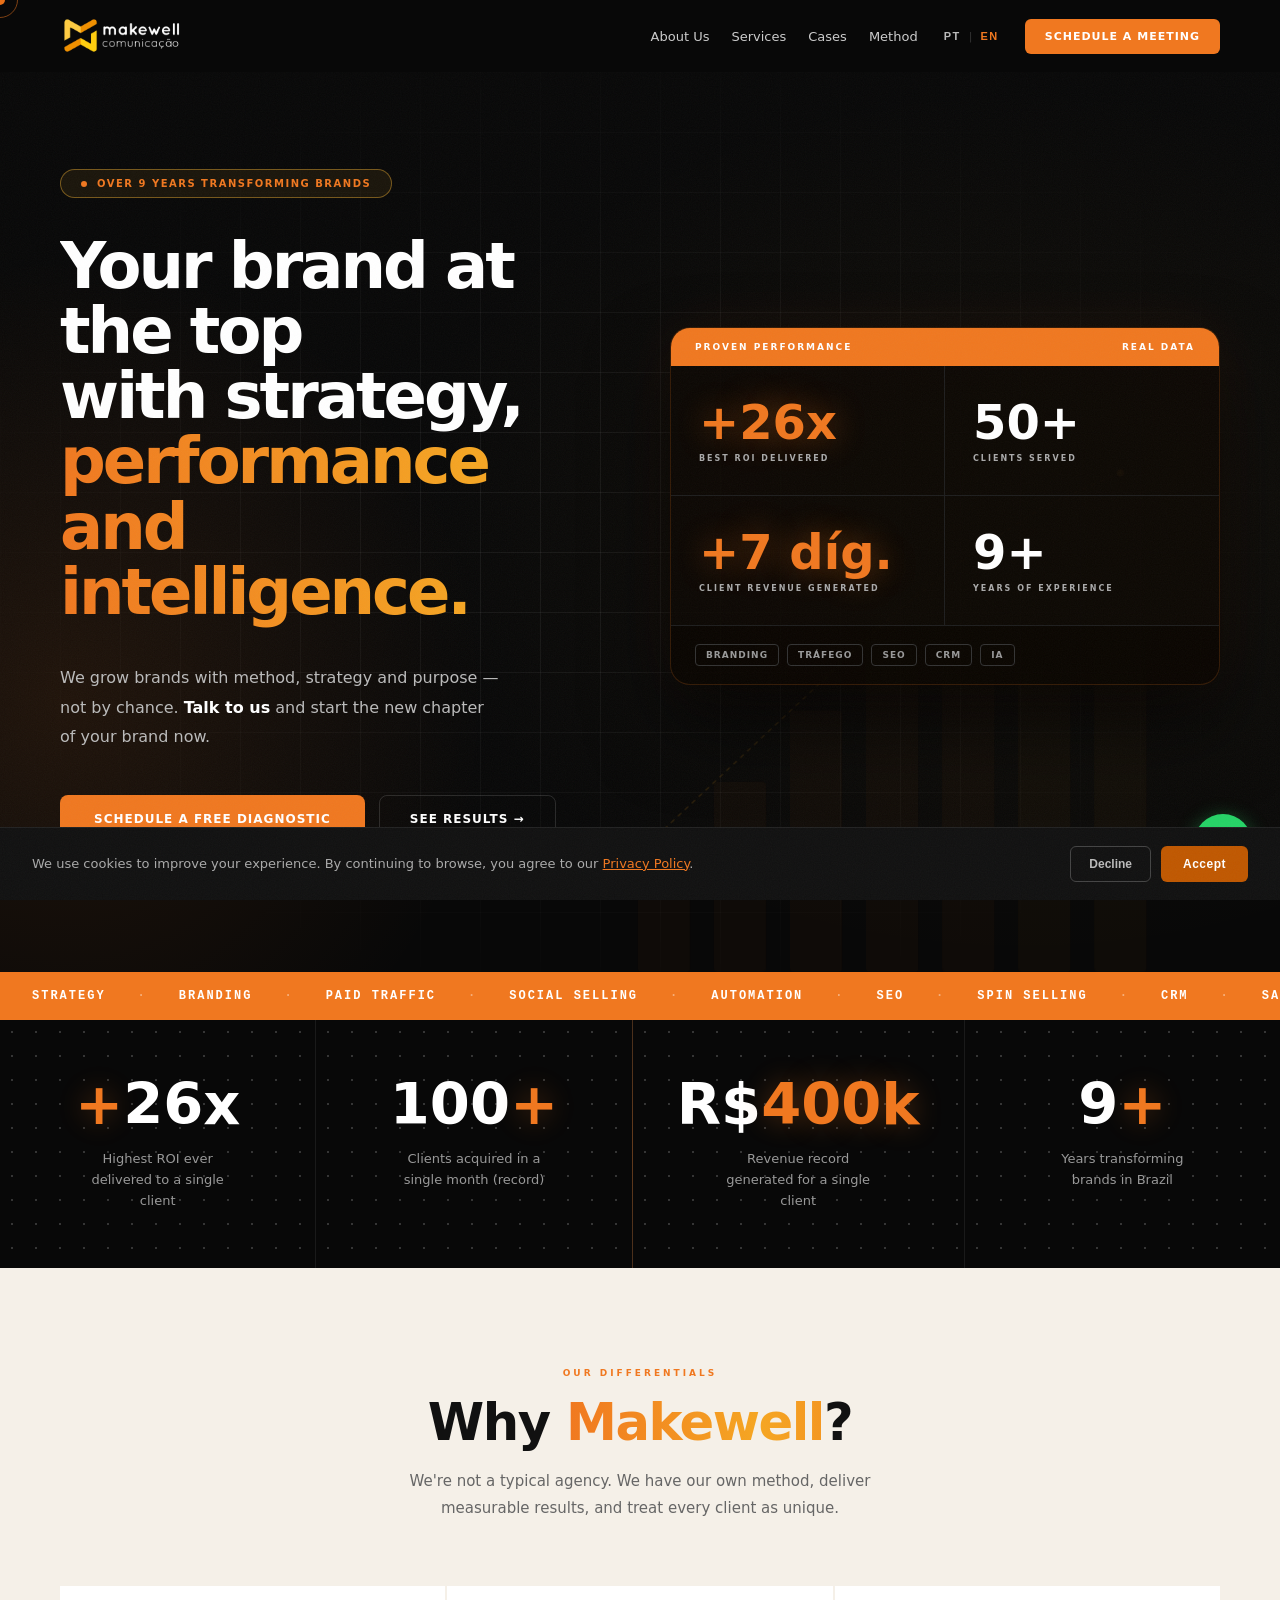
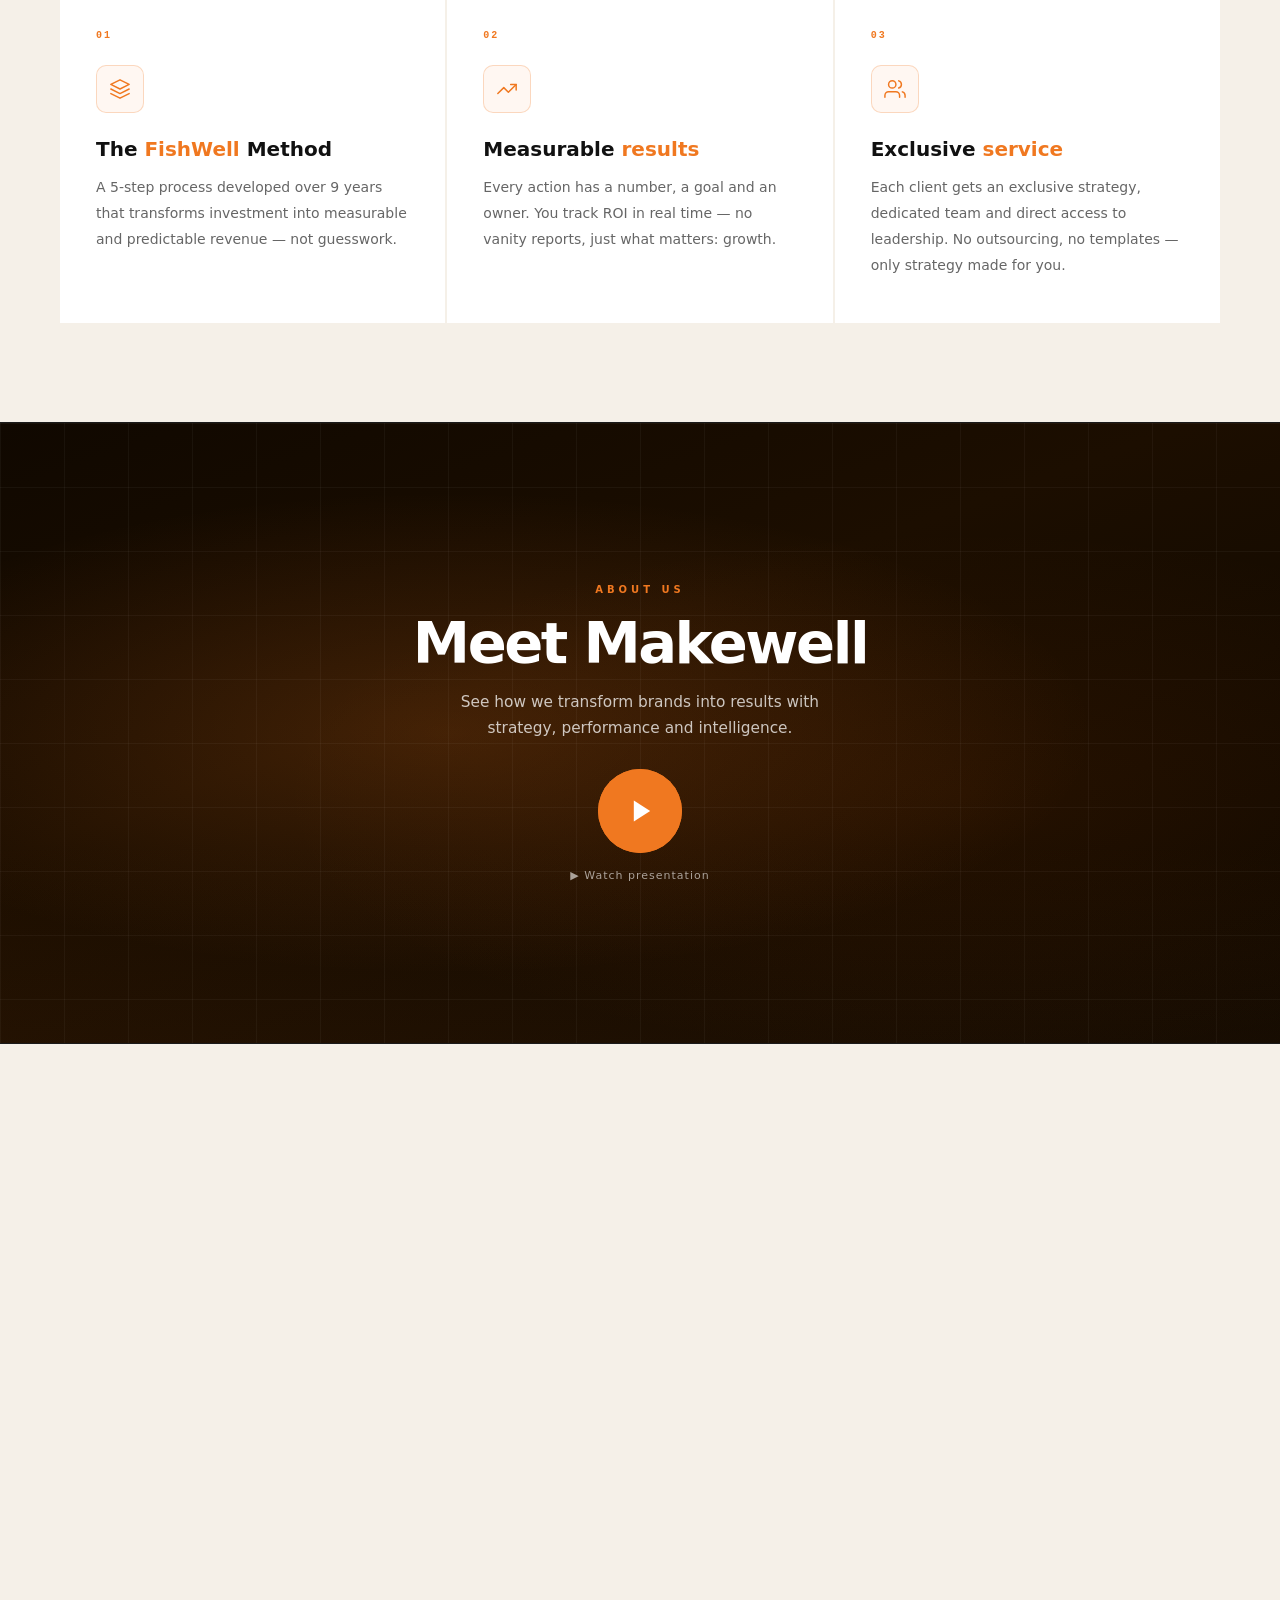
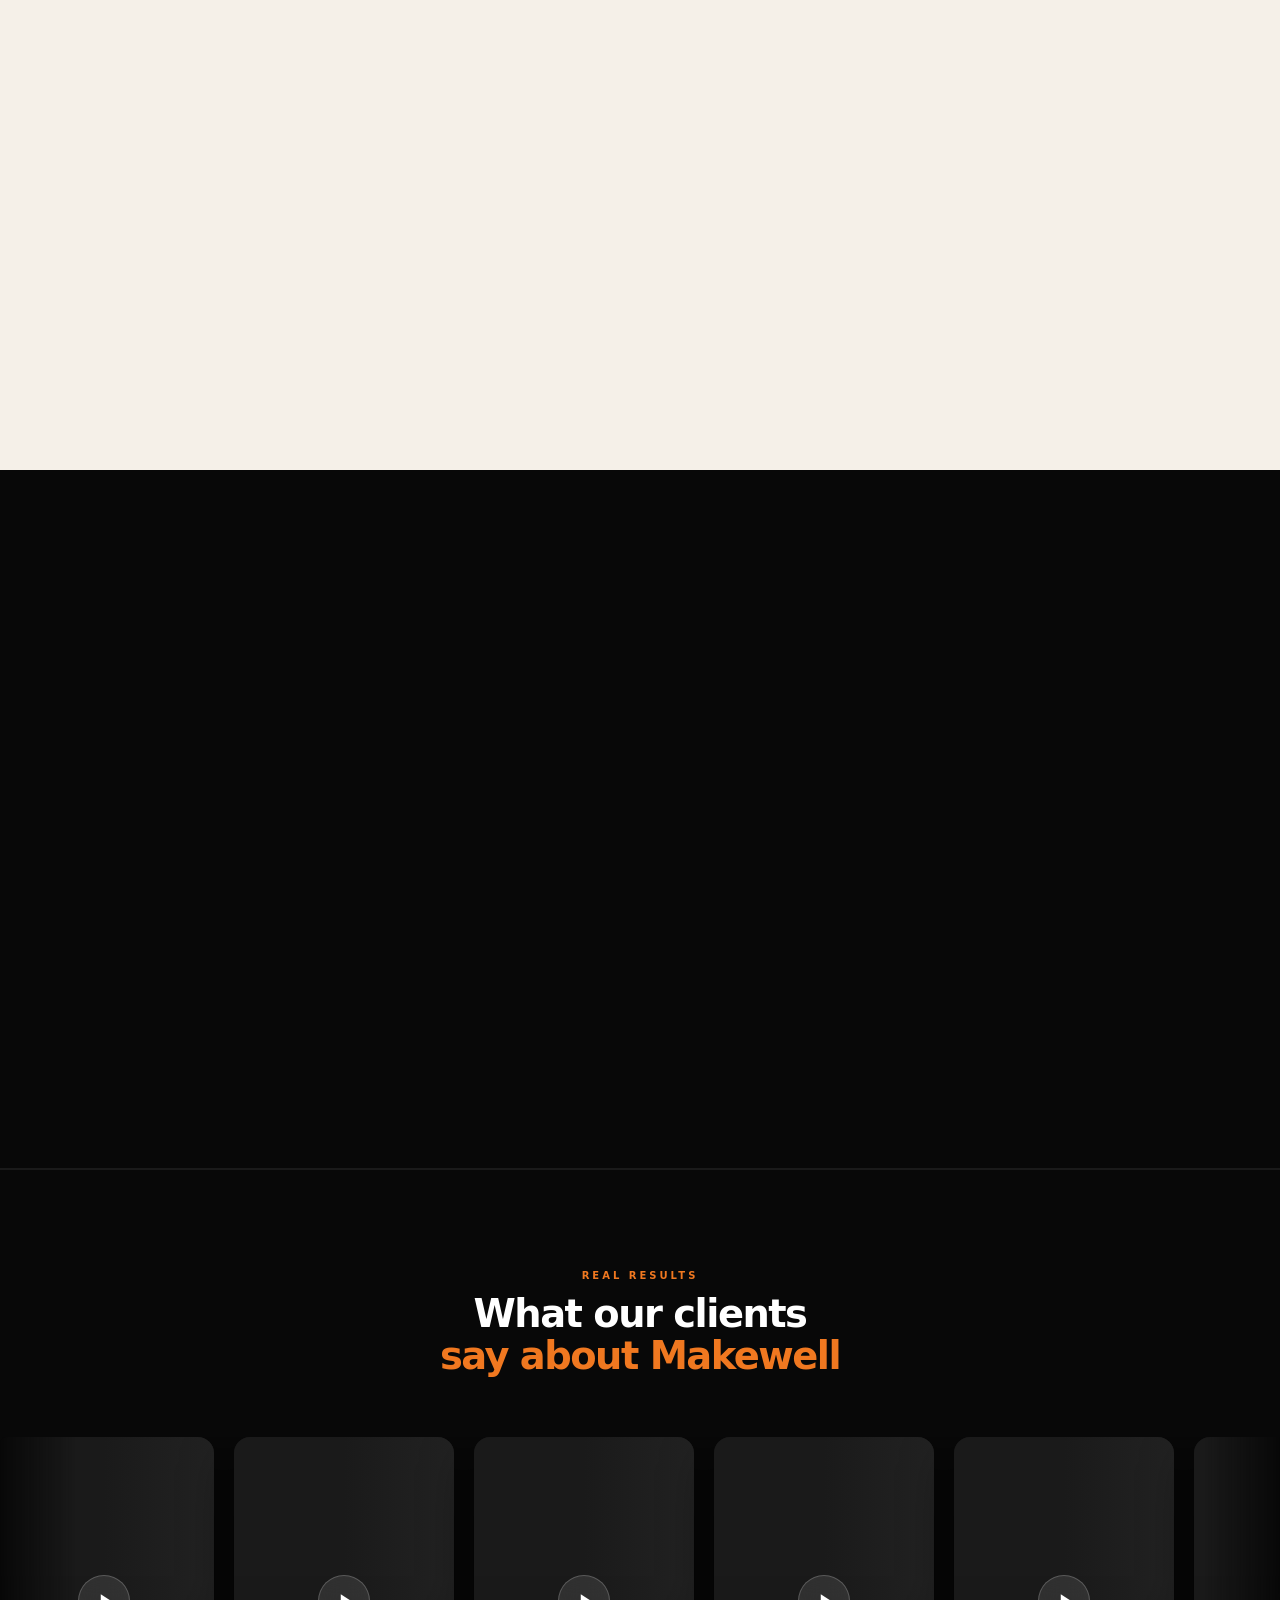
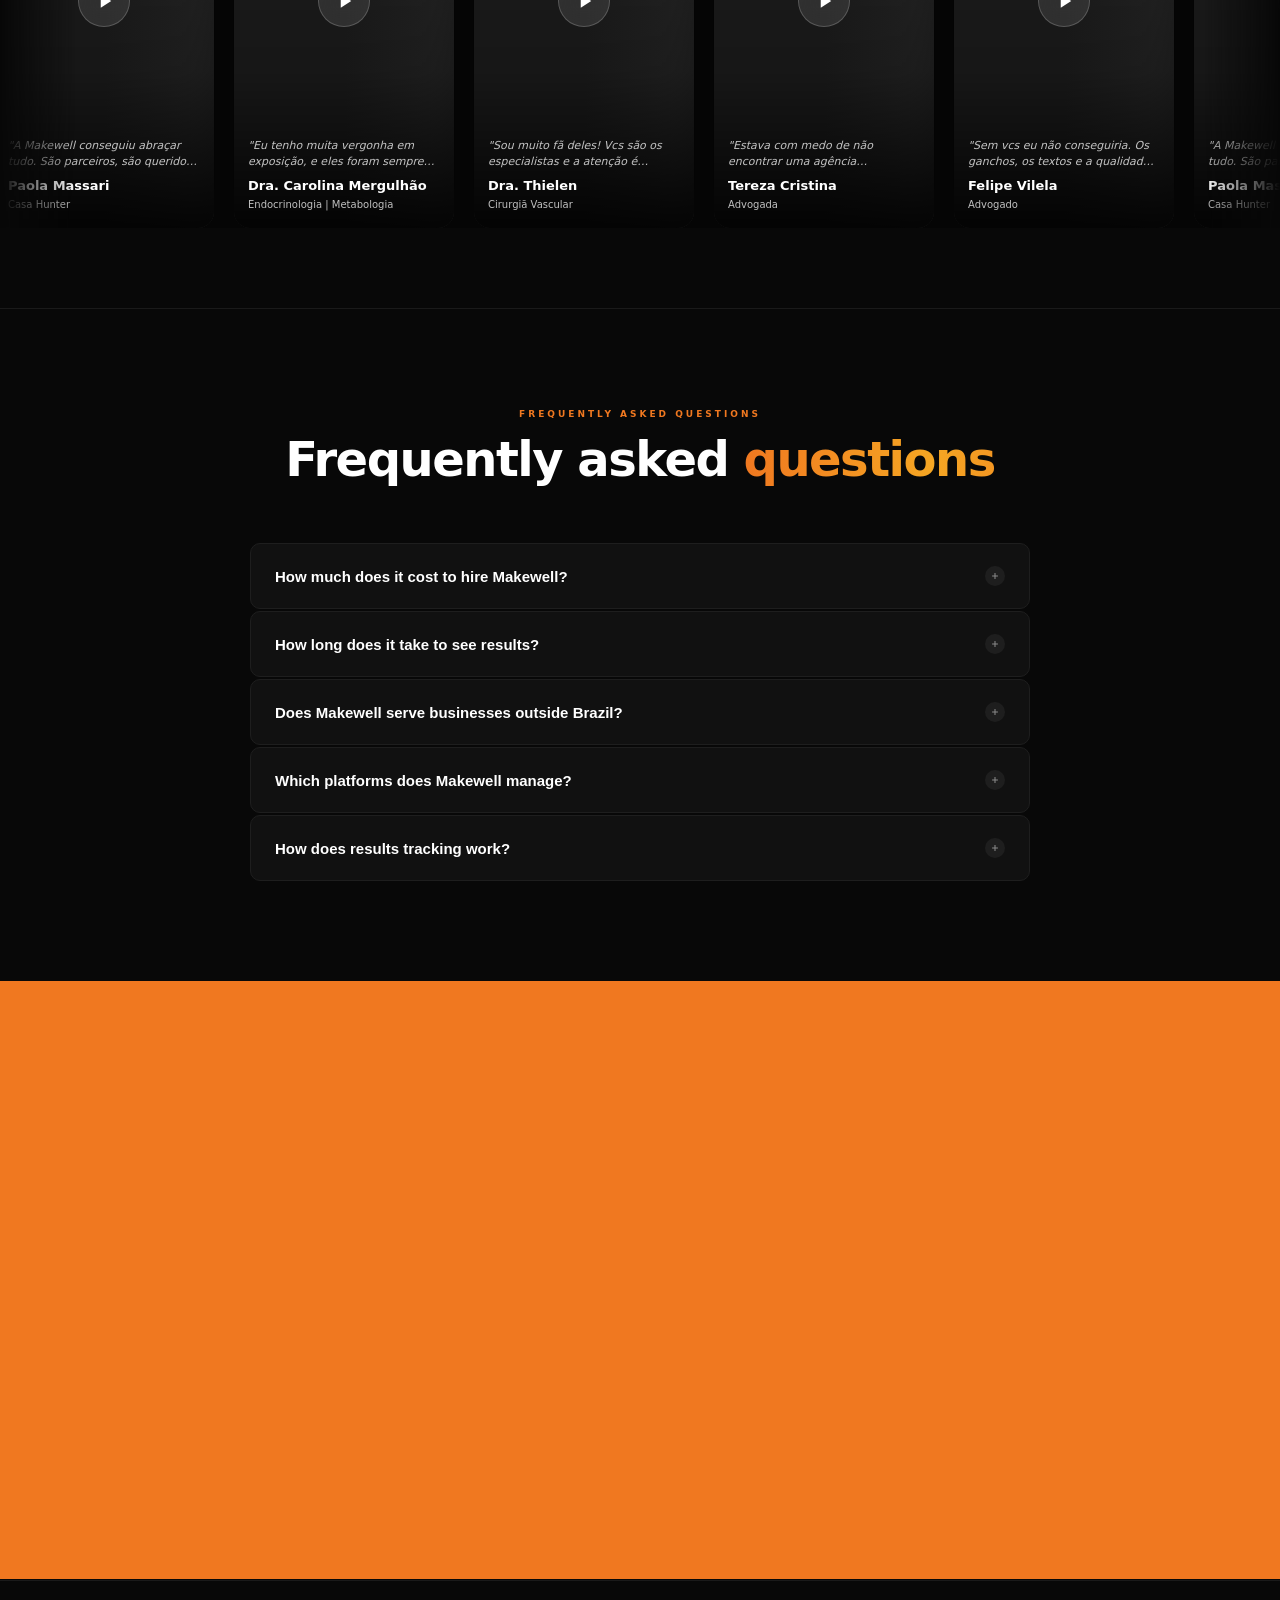
==== commit 33fc8d48: "Corrigir alinhamento do footer mobile com o restante do site" ====
--- a/index.html
+++ b/index.html
@@ -170,7 +170,7 @@
 }
 </script>
 
-<style>:root{--gold:#F07820;--gold-light:#F5A623;--dark:#080808;--dark2:#111111;--dark3:#1a1a1a;--gray:#888;--light:#f5f0e8;--white:#ffffff;}*,*::before,*::after{box-sizing:border-box;margin:0;padding:0;}html{scroll-behavior:smooth;overflow-x:hidden;}body{font-family:'Segoe UI',system-ui,-apple-system,sans-serif;background:var(--dark);color:var(--white);overflow-x:hidden;overflow-x:clip;}@media (hover:hover) and (pointer:fine){body{cursor:none;}.cursor{position:fixed;width:10px;height:10px;background:var(--gold);border-radius:50%;pointer-events:none;z-index:9999;transition:transform .15s ease;mix-blend-mode:difference;}.cursor-ring{position:fixed;width:36px;height:36px;border:1.5px solid var(--gold);border-radius:50%;pointer-events:none;z-index:9998;transition:all .25s ease;opacity:.5;}}.reveal{opacity:0;transform:translateY(52px) scale(.97);transition:opacity .7s cubic-bezier(.22,1,.36,1),transform .7s cubic-bezier(.22,1,.36,1);will-change:transform,opacity;}.reveal.visible{opacity:1;transform:none;will-change:auto;}.reveal-left{opacity:0;transform:translateX(-56px) scale(.97);transition:opacity .8s cubic-bezier(.22,1,.36,1),transform .8s cubic-bezier(.22,1,.36,1);will-change:transform,opacity;}.reveal-left.visible{opacity:1;transform:none;will-change:auto;}.reveal-right{opacity:0;transform:translateX(56px) scale(.97);transition:opacity .8s cubic-bezier(.22,1,.36,1),transform .8s cubic-bezier(.22,1,.36,1);will-change:transform,opacity;}.reveal-right.visible{opacity:1;transform:none;will-change:auto;}.hero .reveal,.hero .reveal-left,.hero .reveal-right{opacity:1;transform:none;transition:none;will-change:auto;}@keyframes heroFadeUp{from{opacity:0;transform:translateY(36px) scale(.97);filter:blur(5px);}to{opacity:1;transform:none;filter:blur(0);}}@keyframes heroSlideRight{from{opacity:0;transform:translateX(52px) scale(.97);filter:blur(3px);}to{opacity:1;transform:none;filter:blur(0);}}@keyframes heroScaleFade{from{opacity:0;transform:scale(.95) translateY(16px);}to{opacity:1;transform:none;}}.hero-pill{animation:heroFadeUp .65s cubic-bezier(.22,1,.36,1) .05s both;}h1.hero-h1{animation:none;}.hero-p{animation:heroFadeUp .60s cubic-bezier(.22,1,.36,1) .25s both;}.hero-btns{animation:heroFadeUp .60s cubic-bezier(.22,1,.36,1) .40s both;}@media (min-width:861px){.hero-right{animation:heroSlideRight .80s cubic-bezier(.22,1,.36,1) .25s both;}}@media (max-width:860px){.hero-right{animation:heroScaleFade .65s cubic-bezier(.22,1,.36,1) 0s both;}}@media (prefers-reduced-motion:reduce){.hero-pill,h1.hero-h1,.hero-p,.hero-btns,.hero-right{animation:none;}}.tag{font-size:9px;font-weight:800;letter-spacing:3px;text-transform:uppercase;color:var(--gold);}.gold{background:linear-gradient(90deg,#F07820,#F5A623,#F07820,#C8922A,#F07820);background-size:300% 100%;-webkit-background-clip:text;-webkit-text-fill-color:transparent;background-clip:text;animation:shimmer-gold 4s linear infinite;}nav{position:fixed;top:0;left:0;right:0;z-index:1000;height:calc(72px + env(safe-area-inset-top,0px));padding:env(safe-area-inset-top,0px) 60px 0;display:flex;align-items:center;justify-content:space-between;background:#080808;transition:background .4s,border-color .4s;}nav.scrolled{background:rgba(8,8,8,.98);border-bottom:1px solid #1e1e1e;}header{position:relative;z-index:1000;}main{padding-top:calc(72px + env(safe-area-inset-top,0px));}section[id]{scroll-margin-top:80px;}.nav-logo{display:flex;align-items:center;text-decoration:none;}.nav-logo img{display:block;height:40px;width:auto;}.nav-right{display:flex;align-items:center;gap:24px;}.nav-links{display:flex;align-items:center;gap:22px;}.nav-links a{font-size:13px;font-weight:500;color:#ccc;text-decoration:none;transition:color .2s;white-space:nowrap;}.nav-links a:hover,.nav-links a:active{color:#fff;}.btn-nav{background:var(--gold);color:#fff;border:none;padding:11px 20px;font-weight:800;font-size:11px;letter-spacing:1px;text-transform:uppercase;cursor:pointer;border-radius:6px;transition:background .2s,transform .2s;white-space:nowrap;text-decoration:none;display:inline-flex;align-items:center;}.btn-nav:hover,.btn-nav:active{background:var(--gold-light);transform:translateY(-1px);}#lang-toggle{display:flex;align-items:center;gap:6px;}.lang-sep{color:#333;font-size:11px;}.lang-btn{background:none;border:none;cursor:pointer;font-size:11px;font-weight:800;letter-spacing:1.5px;color:#bbb;padding:4px 2px;transition:color .2s;text-transform:uppercase;}.lang-btn--active{color:var(--gold);}.lang-btn:hover,.lang-btn:active{color:#fff;}.mobile-lang-toggle{display:none;gap:12px;margin-top:28px;padding-top:20px;border-top:1px solid #161616;}.lang-link-back{font-size:11px;font-weight:800;letter-spacing:1.5px;color:#bbb;text-decoration:none;transition:color .2s;text-transform:uppercase;white-space:nowrap;}.lang-link-back:hover,.lang-link-back:active{color:#fff;}.hamburger{display:none;flex-direction:column;gap:5px;background:none;border:none;cursor:pointer;padding:6px;z-index:201;position:relative;}.hamburger span{display:block;width:24px;height:2px;background:#fff;transition:all .3s;border-radius:2px;}.hamburger.open span:nth-child(1){transform:translateY(7px) rotate(45deg);}.hamburger.open span:nth-child(2){opacity:0;}.hamburger.open span:nth-child(3){transform:translateY(-7px) rotate(-45deg);}.mobile-menu{display:none;position:fixed;inset:0;background:#080808;z-index:199;flex-direction:column;justify-content:flex-start;padding:100px 36px 36px;gap:0;}.mobile-menu.open{display:flex;}.mobile-menu a.mobile-link{font-size:13px;font-weight:800;letter-spacing:2.5px;text-transform:uppercase;color:#444;text-decoration:none;padding:20px 0;width:100%;border-bottom:1px solid #161616;transition:color .2s,border-color .2s;display:flex;align-items:center;justify-content:space-between;}.mobile-menu a.mobile-link .mn{font-size:10px;font-weight:600;letter-spacing:1px;color:#222;transition:color .2s;}.mobile-menu a.mobile-link:last-of-type{border-bottom:none;}.mobile-menu a.mobile-link:hover,.mobile-menu a.mobile-link:active{color:#fff;border-color:#2a2a2a;}.mobile-menu a.mobile-link:hover .mn,.mobile-menu a.mobile-link:active .mn{color:var(--gold);}.mobile-menu .btn-primary{margin-top:40px;width:100%;justify-content:center;}@media (max-width:860px){.mobile-lang-toggle{display:flex;}}.wa-float{position:fixed;bottom:calc(28px + env(safe-area-inset-bottom,0px));right:28px;z-index:300;width:58px;height:58px;border-radius:50%;background:#25D366;display:flex;align-items:center;justify-content:center;box-shadow:0 4px 20px rgba(37,211,102,.4);text-decoration:none;transition:transform .25s,box-shadow .25s;}.wa-float:hover,.wa-float:active{transform:scale(1.1);box-shadow:0 6px 28px rgba(37,211,102,.6);}.wa-float svg{width:30px;height:30px;fill:white;}.hero{min-height:100vh;display:grid;grid-template-columns:1fr 1fr;align-items:center;padding:48px 60px 80px;gap:60px;position:relative;overflow-x:hidden;}.hero-bg{position:absolute;inset:0;background:radial-gradient(ellipse 70% 70% at 80% 50%,#C8922A0a 0%,transparent 70%);}.hero-grid{position:absolute;inset:0;background-image:linear-gradient(rgba(255,255,255,.06) 1px,transparent 1px),linear-gradient(90deg,rgba(255,255,255,.06) 1px,transparent 1px);background-size:60px 60px;mask-image:radial-gradient(ellipse at center,black 20%,transparent 80%);-webkit-mask-image:radial-gradient(ellipse at center,black 20%,transparent 80%);}.hero-splash{position:absolute;right:0;top:0;width:52%;height:100%;pointer-events:none;z-index:1;overflow:hidden;opacity:0;animation:splash-fade 0.8s ease 0.2s forwards;}.hero-splash svg{width:100%;height:100%;}.hero-splash .sbar{transform-origin:bottom;transform:scaleY(0);opacity:0.032;animation:bar-rise 1.2s cubic-bezier(.22,1,.36,1) calc(.7s + var(--delay,0s)) forwards;}@keyframes bar-rise{to{transform:scaleY(1);}}@keyframes splash-fade{to{opacity:1;}}.hero-left{position:relative;z-index:2;overflow:hidden;min-width:0;}.hero-pill{display:inline-flex;align-items:center;gap:10px;border:1px solid #C8922A88;border-radius:99px;padding:8px 20px;font-size:10px;font-weight:700;letter-spacing:1.5px;text-transform:uppercase;color:var(--gold);background:#C8922A18;margin-bottom:36px;}.hero-pill-dot{width:6px;height:6px;border-radius:50%;background:var(--gold);animation:pulse 2s infinite;flex-shrink:0;}@keyframes pulse{0%,100%{opacity:1;transform:scale(1)}50%{opacity:.5;transform:scale(1.4)}}h1.hero-h1{font-size:clamp(38px,5vw,72px);font-weight:900;line-height:1.02;letter-spacing:-3px;color:#fff;margin-bottom:28px;max-width:100%;overflow:hidden;overflow-wrap:break-word;word-break:break-word;}h1.hero-h1 em{font-style:normal;display:block;padding-bottom:0.15em;background:linear-gradient(90deg,#F07820,#F5A623,#F07820,#C8922A,#F07820);background-size:300% 100%;-webkit-background-clip:text;-webkit-text-fill-color:transparent;background-clip:text;animation:shimmer-gold 4s linear infinite;}@keyframes shimmer-gold{0%{background-position:0% 50%}100%{background-position:300% 50%}}.hero-particles{position:absolute;inset:0;overflow:hidden;pointer-events:none;z-index:1;}.hero-particles span{position:absolute;width:2px;height:2px;border-radius:50%;background:rgba(240,120,32,.6);animation:float-particle var(--d) ease-in-out infinite;left:var(--x);top:var(--y);opacity:0;}@keyframes float-particle{0%{opacity:0;transform:translateY(0) scale(1);}20%{opacity:1;}80%{opacity:.6;}100%{opacity:0;transform:translateY(-120px) scale(0);}}.hero-p{font-size:16px;color:#bbb;line-height:1.85;max-width:440px;margin-bottom:44px;}.hero-btns{display:flex;gap:14px;flex-wrap:wrap;}.btn-primary{background:var(--gold);color:#fff;border:none;padding:16px 34px;font-weight:800;font-size:12px;letter-spacing:1px;text-transform:uppercase;cursor:pointer;border-radius:8px;transition:all .25s;display:inline-flex;align-items:center;text-decoration:none;}.btn-primary:hover,.btn-primary:active{background:var(--gold-light);transform:translateY(-2px);box-shadow:0 12px 32px rgba(240,120,32,.3);}.btn-outline{background:transparent;color:#fff;border:1px solid #ffffff22;padding:16px 30px;font-weight:700;font-size:12px;letter-spacing:1px;text-transform:uppercase;cursor:pointer;border-radius:8px;transition:all .25s;display:inline-flex;align-items:center;text-decoration:none;}.btn-outline:hover,.btn-outline:active{border-color:#ffffff55;background:#ffffff08;transform:translateY(-2px);}.btn-outline-dark{background:transparent;color:#111;border:1.5px solid #11111130;padding:12px 26px;font-weight:700;font-size:11px;letter-spacing:1px;text-transform:uppercase;cursor:pointer;border-radius:6px;transition:all .25s;white-space:nowrap;}.btn-outline-dark:hover,.btn-outline-dark:active{border-color:#111;background:#11111108;}.hero-right{position:relative;z-index:2;}.hero-card{background:#111;border:1px solid #222;border-radius:16px;overflow:hidden;}.hero-card-header{background:var(--gold);padding:14px 24px;display:flex;justify-content:space-between;}.hero-card-header span{font-size:9px;font-weight:800;letter-spacing:2px;text-transform:uppercase;color:#fff;}.hero-stats{display:grid;grid-template-columns:1fr 1fr;}.hero-stat{padding:32px 28px;border-right:1px solid #1e1e1e;border-bottom:1px solid #1e1e1e;}.hero-stat:nth-child(2n){border-right:none;}.hero-stat:nth-last-child(-n+2){border-bottom:none;}.hero-stat-value{font-size:48px;font-weight:900;line-height:1;color:#fff;margin-bottom:8px;}.hero-stat-value.accent{color:var(--gold);}.hero-stat-label{font-size:8px;font-weight:700;letter-spacing:2px;text-transform:uppercase;color:#aaa;}.hero-tag-bar{padding:18px 24px;border-top:1px solid #1e1e1e;display:flex;gap:8px;flex-wrap:wrap;}.htag{font-size:9px;font-weight:700;letter-spacing:1px;text-transform:uppercase;color:#999;padding:5px 10px;border:1px solid #333;border-radius:4px;}.porque{padding:100px 60px;background:var(--light);}.porque-header{text-align:center;margin-bottom:64px;}.porque-h2{font-size:clamp(30px,4vw,52px);font-weight:900;letter-spacing:-1.5px;color:#111;margin-top:14px;margin-bottom:16px;}.porque-sub{font-size:15px;color:#666;max-width:520px;margin:0 auto;line-height:1.8;}.porque-grid{display:grid;grid-template-columns:repeat(3,1fr);gap:2px;}.porque-card{background:#fff;padding:44px 36px;position:relative;overflow:hidden;transition:background .3s,transform .3s,box-shadow .3s;cursor:default;}.porque-card::before{content:'';position:absolute;top:0;left:0;right:0;height:3px;background:linear-gradient(90deg,var(--gold),var(--gold-light));transform:scaleX(0);transform-origin:left;transition:transform .5s ease;}.porque-card:hover,.porque-card:active{background:#111;transform:translateY(-6px);box-shadow:0 20px 50px rgba(0,0,0,.2);z-index:1;}.porque-card:hover::before,.porque-card:active::before{transform:scaleX(1);}.porque-card:hover .porque-title,.porque-card:active .porque-title{color:var(--gold);}.porque-card:hover .porque-title span,.porque-card:active .porque-title span{color:var(--gold-light);}.porque-card:hover .porque-desc,.porque-card:active .porque-desc{color:#888;}.porque-card-num{font-family:'Courier New',monospace;font-size:10px;font-weight:700;letter-spacing:2px;color:var(--gold);margin-bottom:24px;}.porque-icon{width:48px;height:48px;border:1px solid rgba(240,120,32,.25);border-radius:10px;display:flex;align-items:center;justify-content:center;margin-bottom:24px;background:rgba(240,120,32,.06);}.porque-icon svg{width:22px;height:22px;color:var(--gold);}.porque-title{font-size:20px;font-weight:900;color:#111;margin-bottom:14px;line-height:1.2;transition:color .3s;}.porque-title span{color:var(--gold);transition:color .3s;}.porque-desc{font-size:14px;color:#666;line-height:1.85;transition:color .3s;}@media (max-width:860px){.porque{padding:72px 32px;}.porque-grid{grid-template-columns:1fr;}}@media (max-width:768px){.porque{padding:60px 20px;}}.inst-section{position:relative;background:#050505;border-top:1px solid #1a1a1a;border-bottom:1px solid #1a1a1a;overflow:hidden;cursor:pointer;}.inst-cinema{position:relative;width:100%;aspect-ratio:16/9;max-height:620px;background:linear-gradient(160deg,#100800 0%,#1c0e00 40%,#0a0600 100%);display:flex;align-items:center;justify-content:center;overflow:hidden;}.inst-cinema::before{content:'';position:absolute;inset:0;background:radial-gradient(ellipse at 35% 50%,rgba(240,120,32,.18) 0%,transparent 55%),radial-gradient(ellipse at 75% 60%,rgba(200,80,0,.1) 0%,transparent 50%);pointer-events:none;}.inst-cinema-grid{position:absolute;inset:0;background-image:linear-gradient(rgba(255,255,255,.04) 1px,transparent 1px),linear-gradient(90deg,rgba(255,255,255,.04) 1px,transparent 1px);background-size:64px 64px;pointer-events:none;}.inst-cinema-lines{position:absolute;bottom:0;left:0;right:0;height:200px;background:linear-gradient(to top,rgba(240,120,32,.06) 0%,transparent 100%);pointer-events:none;}.inst-cinema-content{position:relative;z-index:2;text-align:center;display:flex;flex-direction:column;align-items:center;gap:20px;}.inst-cinema-label{font-size:10px;font-weight:800;letter-spacing:4px;text-transform:uppercase;color:var(--gold);}.inst-cinema-title{font-size:clamp(32px,4.5vw,68px);font-weight:900;letter-spacing:-2.5px;color:#fff;line-height:1.02;}.inst-cinema-sub{font-size:clamp(13px,1.2vw,16px);color:rgba(255,255,255,.75);max-width:380px;line-height:1.7;margin-top:-4px;}.inst-play-btn{position:relative;width:84px;height:84px;border-radius:50%;background:var(--gold);border:none;cursor:pointer;display:flex;align-items:center;justify-content:center;margin-top:8px;transition:transform .2s,background .2s;}.inst-play-btn::before{content:'';position:absolute;inset:0;border-radius:50%;background:var(--gold);animation:play-pulse 2.5s ease-out infinite;will-change:transform,opacity;}.inst-play-btn:hover,.inst-play-btn:active{transform:scale(1.1);background:#f08020;}.inst-play-btn svg{position:relative;width:28px;height:28px;fill:#fff;margin-left:5px;}@keyframes play-pulse{0%{transform:scale(1);opacity:.55}70%{transform:scale(1.85);opacity:0}100%{transform:scale(1.85);opacity:0}}.inst-duration{font-size:11px;color:rgba(255,255,255,.6);letter-spacing:1px;margin-top:-4px;}.inst-modal{display:none;position:fixed;inset:0;z-index:1000;background:rgba(0,0,0,.96);backdrop-filter:blur(24px);-webkit-backdrop-filter:blur(24px);align-items:center;justify-content:center;}.inst-modal.open{display:flex;}.inst-modal-inner{position:relative;width:min(900px,94vw);}.inst-modal-video-wrap{border-radius:14px;overflow:hidden;background:#000;padding-bottom:56.25%;position:relative;box-shadow:0 48px 140px rgba(0,0,0,.9);}.inst-modal-video-wrap iframe{position:absolute;inset:0;width:100%;height:100%;display:block;border:none;}.inst-modal-close{position:absolute;top:-48px;right:0;background:rgba(255,255,255,.08);border:1px solid rgba(255,255,255,.15);color:#fff;font-size:16px;width:38px;height:38px;border-radius:50%;cursor:pointer;display:flex;align-items:center;justify-content:center;transition:background .2s;}.inst-modal-close:hover,.inst-modal-close:active{background:rgba(255,255,255,.18);}@media (max-width:768px){.inst-section{padding:0;}.inst-cinema{aspect-ratio:auto;min-height:400px;padding:60px 24px;}.inst-play-btn{width:68px;height:68px;}.inst-modal-inner{width:94vw;}.inst-modal-close{top:-44px;}}.depo-section{background:#080808;padding:100px 0 80px;border-top:1px solid #1a1a1a;border-bottom:1px solid #1a1a1a;overflow:hidden;}.depo-header{text-align:center;margin-bottom:60px;padding:0 40px;}.depo-label{font-size:10px;font-weight:800;letter-spacing:3px;text-transform:uppercase;color:var(--gold);margin-bottom:12px;}.depo-title{font-size:clamp(28px,3vw,44px);font-weight:900;letter-spacing:-1.5px;color:#fff;line-height:1.1;}.depo-title span{color:var(--gold);}.depo-lang-note{font-size:12px;color:#555;margin-top:16px;font-style:italic;}.depo-marquee{display:flex;width:max-content;will-change:transform;}.depo-marquee-wrap{overflow:hidden;mask-image:linear-gradient(to right,transparent 0%,black 6%,black 94%,transparent 100%);-webkit-mask-image:linear-gradient(to right,transparent 0%,black 6%,black 94%,transparent 100%);}.reel-card{flex:0 0 220px;margin-right:20px;cursor:pointer;}.reel-card-video{position:relative;border-radius:16px;overflow:hidden;background:#111;padding-bottom:177.78%;box-shadow:0 20px 50px rgba(0,0,0,.6);transition:transform .3s,box-shadow .3s;}.reel-card:hover .reel-card-video,.reel-card:active .reel-card-video{transform:translateY(-8px) scale(1.02);box-shadow:0 36px 80px rgba(0,0,0,.8);}.reel-card-video video{position:absolute;inset:0;width:100%;height:100%;object-fit:cover;display:block;}.reel-card-overlay{position:absolute;inset:0;background:linear-gradient(to top,rgba(0,0,0,.85) 0%,rgba(0,0,0,.1) 40%,transparent 65%);pointer-events:none;}.reel-card-play{position:absolute;top:42%;left:50%;transform:translate(-50%,-50%);width:52px;height:52px;border-radius:50%;background:rgba(255,255,255,.1);backdrop-filter:blur(12px);-webkit-backdrop-filter:blur(12px);border:1.5px solid rgba(255,255,255,.2);display:flex;align-items:center;justify-content:center;transition:all .25s;pointer-events:none;}.reel-card:hover .reel-card-play,.reel-card:active .reel-card-play{background:var(--gold);border-color:var(--gold);transform:translate(-50%,-50%) scale(1.12);}.reel-card-play svg{width:18px;height:18px;fill:#fff;margin-left:3px;}.reel-card-info{position:absolute;bottom:0;left:0;right:0;padding:14px 14px 16px;}.reel-card-quote{font-size:11px;color:rgba(255,255,255,.75);font-style:italic;line-height:1.45;margin-bottom:8px;display:-webkit-box;-webkit-line-clamp:2;-webkit-box-orient:vertical;overflow:hidden;}.reel-card-name{font-size:13px;font-weight:700;color:#fff;line-height:1.3;}.reel-card-role{font-size:10px;color:rgba(255,255,255,.75);margin-top:3px;line-height:1.4;}.reel-modal{display:none;position:fixed;inset:0;z-index:999;background:rgba(0,0,0,.92);backdrop-filter:blur(20px);-webkit-backdrop-filter:blur(20px);align-items:center;justify-content:center;}.reel-modal.open{display:flex;}.reel-modal-inner{position:relative;width:min(380px,90vw);}.reel-modal-video-wrap{border-radius:18px;overflow:hidden;background:#000;padding-bottom:177.78%;position:relative;box-shadow:0 40px 120px rgba(0,0,0,.9);}.reel-modal-video-wrap iframe{position:absolute;inset:0;width:100%;height:100%;display:block;border:none;}.reel-modal-close{position:absolute;top:-44px;right:0;background:rgba(255,255,255,.1);border:1px solid rgba(255,255,255,.2);color:#fff;font-size:18px;width:36px;height:36px;border-radius:50%;cursor:pointer;display:flex;align-items:center;justify-content:center;transition:background .2s;}.reel-modal-close:hover,.reel-modal-close:active{background:rgba(255,255,255,.2);}.reel-modal-info{text-align:center;margin-top:20px;}.reel-modal-name{font-size:16px;font-weight:700;color:#fff;}.reel-modal-role{font-size:12px;color:rgba(255,255,255,.75);margin-top:4px;}@media (max-width:768px){.depo-section{padding:60px 0;}.depo-header{padding:0 20px;margin-bottom:40px;}.reel-card{flex:0 0 150px;margin-right:14px;}.reel-modal-inner{width:88vw;}.reel-modal-close{top:-40px;}}.ticker{background:var(--gold);height:48px;overflow:hidden;white-space:nowrap;display:flex;align-items:center;}.ticker-track{display:inline-flex;align-items:center;height:100%;animation:ticker 30s linear infinite;}@keyframes ticker{from{transform:translateX(0)}to{transform:translateX(-50%)}}.ticker-item{font-family:'Courier New',monospace;font-size:12px;font-weight:700;letter-spacing:2px;text-transform:uppercase;color:#fff;padding:0 32px;}.ticker-sep{color:rgba(255,255,255,.4);padding:0;}.numbers{display:grid;grid-template-columns:repeat(4,1fr);background:#1a1a1a;gap:1px;position:relative;overflow:hidden;}.numbers::before{content:'';position:absolute;left:50%;top:50%;transform:translate(-50%,-50%);width:700px;height:700px;background:radial-gradient(ellipse at center,rgba(240,120,32,.35) 0%,transparent 65%);pointer-events:none;z-index:0;}.number-item{background-color:var(--dark);background-image:radial-gradient(rgba(255,255,255,.18) 1px,transparent 1px);background-size:24px 24px;padding:56px 44px;display:flex;flex-direction:column;align-items:center;text-align:center;position:relative;z-index:1;}.number-value{font-size:clamp(44px,4.5vw,64px);font-weight:900;line-height:1;color:#fff;margin-bottom:14px;white-space:nowrap;}.number-value .accent{color:var(--gold);}.number-desc{font-size:13px;color:#999;line-height:1.65;max-width:160px;text-align:center;}.metodo{padding:120px 60px;background:var(--light);}.metodo-header{display:flex;justify-content:space-between;align-items:flex-end;margin-bottom:64px;gap:32px;}.metodo-right{display:flex;flex-direction:column;align-items:flex-end;gap:16px;}h2.metodo-h2{font-size:clamp(32px,4vw,52px);font-weight:900;letter-spacing:-1.5px;color:#111;margin-top:14px;}.metodo-sub{font-size:14px;color:#666;max-width:300px;line-height:1.7;text-align:right;}.metodo-steps{display:grid;grid-template-columns:repeat(5,1fr);gap:2px;}.step{background:#fff;padding:44px 28px;position:relative;overflow:hidden;transition:background .3s,transform .3s,box-shadow .3s;cursor:default;}.step:hover,.step:active{background:#111;transform:translateY(-6px);box-shadow:0 20px 50px rgba(0,0,0,.2);z-index:1;}.step:hover .step-title,.step:active .step-title{color:var(--gold);}.step:hover .step-desc,.step:active .step-desc{color:#888;}.step::before{content:'';position:absolute;top:0;left:0;right:0;height:3px;background:linear-gradient(90deg,var(--gold),var(--gold-light));transform:scaleX(0);transform-origin:left;transition:transform .5s ease;}.step:hover::before,.step:active::before{transform:scaleX(1);}.step-num{font-family:'Courier New',monospace;font-size:10px;font-weight:700;letter-spacing:2px;color:var(--gold);margin-bottom:18px;}.step-title{font-size:12px;font-weight:900;letter-spacing:.5px;text-transform:uppercase;color:#111;margin-bottom:10px;}.step-desc{font-size:12px;color:#666;line-height:1.75;}.services{padding:120px 60px;border-bottom:1px solid #1a1a1a;position:relative;overflow:hidden;}.services::before{content:'';position:absolute;top:-160px;right:-160px;width:520px;height:520px;border-radius:50%;background:radial-gradient(circle,rgba(240,120,32,.35) 0%,transparent 70%);pointer-events:none;}.services::after{content:'';position:absolute;bottom:60px;left:60px;width:280px;height:280px;background-image:linear-gradient(rgba(255,255,255,.15) 1px,transparent 1px),linear-gradient(90deg,rgba(255,255,255,.15) 1px,transparent 1px);background-size:32px 32px;mask-image:radial-gradient(ellipse at center,black 20%,transparent 80%);-webkit-mask-image:radial-gradient(ellipse at center,black 20%,transparent 80%);pointer-events:none;}.services-header{margin-bottom:64px;position:relative;z-index:1;}h2.services-h2{font-size:clamp(32px,4vw,52px);font-weight:900;letter-spacing:-1.5px;color:#fff;margin-top:14px;}.services-grid{display:grid;grid-template-columns:repeat(3,1fr);gap:2px;background:#1a1a1a;position:relative;z-index:1;}.service-card{background:var(--dark);padding:40px 34px;position:relative;overflow:hidden;transition:background .3s;cursor:default;display:flex;flex-direction:column;}.service-card::after{content:'';position:absolute;inset:0;background:linear-gradient(135deg,#C8922A08,transparent 60%);opacity:0;transition:opacity .4s;}.service-card:hover,.service-card:active{background:#111;}.service-card:hover::after,.service-card:active::after{opacity:1;}.service-icon{width:52px;height:52px;border:1px solid rgba(240,120,32,.25);border-radius:12px;display:flex;align-items:center;justify-content:center;margin-bottom:28px;background:rgba(240,120,32,.06);}.service-icon svg{width:26px;height:26px;stroke:var(--gold);fill:none;stroke-width:1.6;stroke-linecap:round;stroke-linejoin:round;}.service-tag{font-size:9px;font-weight:800;letter-spacing:2.5px;text-transform:uppercase;color:var(--gold);margin-bottom:12px;}.service-title{font-size:19px;font-weight:800;color:#fff;margin-bottom:12px;line-height:1.3;}.service-desc{font-size:13px;color:#999;line-height:1.8;margin-bottom:24px;flex:1;}.service-list{display:flex;flex-direction:column;gap:8px;list-style:none;}.service-list li{font-size:12px;color:#aaa;display:flex;gap:10px;}.service-list li::before{content:'→';color:var(--gold);flex-shrink:0;}.cases{padding:120px 60px;background:var(--light);}.cases-header{display:flex;justify-content:space-between;align-items:flex-end;margin-bottom:64px;gap:24px;}h2.cases-h2{font-size:clamp(32px,4vw,52px);font-weight:900;letter-spacing:-1.5px;color:#111;margin-top:14px;}.cases-grid{display:grid;grid-template-columns:1fr 1fr;gap:3px;margin-bottom:3px;}.case-card{background:#111;border-radius:12px;overflow:hidden;transition:transform .3s;cursor:default;}.case-card:hover,.case-card:active{transform:scale(1.01);}.case-header{background:var(--gold);padding:15px 28px;display:flex;justify-content:space-between;align-items:center;}.case-sector{font-size:9px;font-weight:800;letter-spacing:2px;text-transform:uppercase;color:#fff;}.case-roi{font-size:9px;font-weight:700;letter-spacing:1px;text-transform:uppercase;color:rgba(255,255,255,.8);}.case-body{padding:32px 28px;}.case-title{font-size:22px;font-weight:900;color:#fff;margin-bottom:4px;}.case-sub{font-family:'Courier New',monospace;font-size:10px;letter-spacing:1px;text-transform:uppercase;color:#999;margin-bottom:24px;}.case-metrics{display:grid;grid-template-columns:repeat(3,1fr);gap:1px;background:#222;border-radius:8px;overflow:hidden;margin-bottom:20px;}.case-metric{background:#161616;padding:18px 12px;text-align:center;}.case-metric-value{font-size:30px;font-weight:900;color:#fff;}.case-metric-value.accent{color:var(--gold);}.case-metric-label{font-size:7px;font-weight:700;letter-spacing:2px;text-transform:uppercase;color:#999;margin-top:5px;}.case-quote{padding:14px 18px;background:#161616;border-left:2px solid var(--gold);border-radius:0 8px 8px 0;}.case-quote p{font-size:12px;color:#ccc;line-height:1.7;font-style:italic;margin-bottom:7px;}.case-quote cite{font-size:8px;font-weight:700;letter-spacing:1.5px;text-transform:uppercase;color:#999;font-style:normal;}.cases-cta{background:#111;padding:34px 38px;display:flex;justify-content:space-between;align-items:center;gap:24px;flex-wrap:wrap;}.cases-cta-text .tag{margin-bottom:8px;}.cases-cta-text strong{font-size:21px;font-weight:900;color:#fff;}.cases-cta-text strong em{font-style:normal;color:var(--gold);}.about{padding:120px 60px;display:grid;grid-template-columns:1fr 1fr;gap:80px;align-items:center;border-bottom:1px solid #1a1a1a;position:relative;overflow:hidden;}.about::before{content:'';position:absolute;right:-100px;top:50%;transform:translateY(-50%);width:480px;height:480px;border-radius:50%;background:radial-gradient(circle,rgba(240,120,32,.32) 0%,transparent 70%);pointer-events:none;}.about::after{content:'';position:absolute;top:60px;left:-20px;width:200px;height:200px;background-image:radial-gradient(rgba(255,255,255,.25) 1px,transparent 1px);background-size:18px 18px;mask-image:radial-gradient(ellipse at center,black 30%,transparent 75%);-webkit-mask-image:radial-gradient(ellipse at center,black 30%,transparent 75%);pointer-events:none;}h2.about-h2{font-size:clamp(32px,4vw,50px);font-weight:900;letter-spacing:-1.5px;color:#fff;margin-top:14px;margin-bottom:22px;}.about-p{font-size:15px;color:#888;line-height:1.9;margin-bottom:22px;}.about-quote{padding:20px 22px;background:#111;border:1px solid #222;border-left:3px solid var(--gold);border-radius:0 10px 10px 0;margin-bottom:32px;}.about-quote p{font-size:14px;color:#ccc;line-height:1.75;font-style:italic;}.team{display:flex;flex-direction:column;gap:12px;margin-bottom:12px;}.team-card{background:#111;border:1px solid #1e1e1e;border-radius:12px;padding:22px 26px;display:flex;align-items:center;gap:18px;transition:border-color .3s;cursor:default;}.team-card:hover,.team-card:active{border-color:#C8922A44;}.team-avatar{width:110px;height:110px;border-radius:50%;border:3px solid var(--gold);flex-shrink:0;overflow:hidden;}.team-avatar img{width:100%;height:100%;object-fit:cover;object-position:center top;display:block;}.team-name{font-size:15px;font-weight:800;color:#fff;margin-bottom:5px;}.team-role{font-size:9px;font-weight:700;letter-spacing:1.5px;text-transform:uppercase;color:#999;}.about-stats{background:#111;border:1px solid #1e1e1e;border-radius:12px;padding:26px;display:grid;grid-template-columns:repeat(3,1fr);text-align:center;}.about-stat{padding:4px 12px;}.about-stat:not(:last-child){border-right:1px solid #222;}.about-stat-val{font-size:28px;font-weight:900;color:var(--gold);}.about-stat-label{font-size:8px;font-weight:700;letter-spacing:2px;text-transform:uppercase;color:#999;margin-top:5px;}.cta-section{background:var(--gold);padding:120px 60px;text-align:center;position:relative;overflow:hidden;}.cta-particles span{background:rgba(255,255,255,.5);}.cta-circle{position:absolute;border-radius:50%;border:1px solid rgba(255,255,255,.1);left:50%;top:50%;transform:translate(-50%,-50%);pointer-events:none;}.cta-pill{display:inline-flex;align-items:center;gap:10px;border:1.5px solid rgba(255,255,255,.4);border-radius:99px;padding:8px 20px;font-size:10px;font-weight:800;letter-spacing:1.5px;text-transform:uppercase;color:#fff;margin-bottom:28px;}.cta-pill-dot{width:6px;height:6px;border-radius:50%;background:#fff;flex-shrink:0;animation:pulse 2s infinite;}h2.cta-h2{font-size:clamp(36px,5vw,64px);font-weight:900;letter-spacing:-2px;color:#fff;line-height:1.06;margin-bottom:18px;}.cta-p{font-size:16px;color:rgba(255,255,255,.8);line-height:1.8;max-width:420px;margin:0 auto 44px;}.cta-btns{display:flex;gap:14px;justify-content:center;flex-wrap:wrap;}.btn-dark{background:#111;color:#fff;border:none;padding:16px 34px;font-weight:800;font-size:12px;letter-spacing:1px;text-transform:uppercase;cursor:pointer;border-radius:8px;transition:all .25s;display:inline-flex;align-items:center;text-decoration:none;}.btn-dark:hover,.btn-dark:active{background:#000;transform:translateY(-2px);}.btn-white-outline{background:transparent;color:#fff;border:2px solid rgba(255,255,255,.5);padding:14px 30px;font-weight:700;font-size:12px;letter-spacing:1px;text-transform:uppercase;cursor:pointer;border-radius:8px;transition:all .25s;display:inline-flex;align-items:center;text-decoration:none;}.btn-white-outline:hover,.btn-white-outline:active{border-color:#fff;background:rgba(255,255,255,.1);}footer{background:var(--dark);border-top:1px solid #1a1a1a;}.footer-main{padding:72px 60px 56px;display:grid;grid-template-columns:220px 1fr 1fr 1fr 1fr;gap:48px;}.footer-brand img{height:52px;width:auto;margin-bottom:20px;display:block;}.footer-socials{display:flex;gap:12px;margin-top:4px;}.footer-social{width:36px;height:36px;border-radius:50%;background:#2e2e2e;display:flex;align-items:center;justify-content:center;transition:background .2s;text-decoration:none;}.footer-social:hover,.footer-social:active{background:var(--gold);}.footer-social svg{width:16px;height:16px;fill:#ccc;}.footer-col-title{font-size:15px;font-weight:800;color:var(--gold);margin-bottom:20px;}.footer-col p{font-size:13px;color:#888;line-height:1.8;}.footer-col-links{display:flex;flex-direction:column;gap:10px;}.footer-col-links a{font-size:13px;color:#999;text-decoration:none;transition:color .2s;}.footer-col-links a:hover,.footer-col-links a:active{color:#fff;}.footer-address-line{font-size:13px;color:#999;line-height:1.75;margin-bottom:16px;}.footer-contact a{display:block;font-size:13px;color:#999;text-decoration:none;transition:color .2s;margin-bottom:6px;}.footer-contact a:hover,.footer-contact a:active{color:#fff;}.footer-cnpj{font-size:12px;color:#999;margin-top:4px;}.footer-bottom{border-top:1px solid #2a2a2a;padding:20px 60px;text-align:center;}.footer-bottom p{font-size:13px;color:#888;}@media (max-width:1024px){.footer-main{grid-template-columns:1fr 1fr 1fr;gap:36px;padding:56px 32px 40px;}}@media (max-width:768px){.footer-main{grid-template-columns:1fr 1fr;padding:48px 20px 36px;gap:32px;text-align:left;}.footer-col p,.footer-col-links,.footer-address-line,.footer-contact{text-align:left;}.footer-bottom{padding:16px 20px;}}@media (max-width:480px){.footer-main{grid-template-columns:1fr;}.footer-col p,.footer-col-links,.footer-address-line,.footer-contact{text-align:left;}}#progress-bar{position:fixed;top:0;left:0;height:3px;width:0%;background:linear-gradient(90deg,var(--gold),var(--gold-light));z-index:9999;transition:width .1s linear;pointer-events:none;}#back-to-top{position:fixed;bottom:calc(98px + env(safe-area-inset-bottom,0px));right:35px;width:44px;height:44px;border-radius:50%;background:var(--gold);border:none;cursor:pointer;display:flex;align-items:center;justify-content:center;z-index:500;opacity:0;transform:translateY(12px);transition:opacity .3s,transform .3s,background .2s;pointer-events:none;}#back-to-top.visible{opacity:1;transform:translateY(0);pointer-events:auto;}#back-to-top:hover,#back-to-top:active{background:var(--gold-light);}#back-to-top svg{width:18px;height:18px;fill:none;stroke:#fff;stroke-width:2.5;stroke-linecap:round;stroke-linejoin:round;}.faq{padding:100px 60px;background:var(--dark);}.faq-header{text-align:center;margin-bottom:56px;}.faq-h2{font-size:clamp(28px,4vw,48px);font-weight:900;color:#fff;letter-spacing:-1.5px;margin-top:12px;}.faq-list{max-width:780px;margin:0 auto;display:flex;flex-direction:column;gap:2px;}.faq-item{background:#111;border:1px solid #1e1e1e;border-radius:10px;overflow:hidden;}.faq-question{width:100%;background:none;border:none;text-align:left;padding:22px 24px;font-size:15px;font-weight:700;color:#fff;cursor:pointer;display:flex;justify-content:space-between;align-items:center;gap:16px;}.faq-question:hover,.faq-question:active{color:var(--gold);}.faq-icon{width:20px;height:20px;flex-shrink:0;border-radius:50%;background:#1e1e1e;display:flex;align-items:center;justify-content:center;transition:background .2s,transform .3s;}.faq-icon svg{width:10px;height:10px;stroke:#888;stroke-width:2.5;fill:none;transition:stroke .2s;}.faq-item.open .faq-icon{background:var(--gold);transform:rotate(45deg);}.faq-item.open .faq-icon svg{stroke:#fff;}.faq-answer{max-height:0;overflow:hidden;transition:max-height .4s cubic-bezier(.22,1,.36,1);}.faq-answer-inner{padding:0 24px 22px;font-size:14px;color:#888;line-height:1.8;}.faq-item.open .faq-answer{max-height:400px;}@media (max-width:768px){.faq{padding:72px 20px;}}.reel-card-video{background:#111;}.reel-card-video img{opacity:0;transition:opacity .4s ease;}.reel-card-video img.loaded{opacity:1;}.reel-card-video::before{content:'';position:absolute;inset:0;background:linear-gradient(90deg,#1a1a1a 25%,#222 50%,#1a1a1a 75%);background-size:200% 100%;animation:skeleton 1.4s linear infinite;z-index:0;will-change:transform;}.reel-card-video.img-loaded::before{display:none;}@keyframes skeleton{0%{transform:translateX(100%)}100%{transform:translateX(-100%)}}#cookie-banner{position:fixed;bottom:0;left:0;right:0;background:#111;border-top:1px solid #222;padding:18px 32px;display:flex;align-items:center;justify-content:space-between;gap:20px;z-index:800;transform:translateY(100%);transition:transform .4s cubic-bezier(.22,1,.36,1);flex-wrap:wrap;}#cookie-banner.visible{transform:translateY(0);}#cookie-banner p{font-size:13px;color:#aaa;line-height:1.6;flex:1;min-width:200px;}#cookie-banner a{color:var(--gold);text-decoration:underline;}.cookie-btns{display:flex;gap:10px;flex-shrink:0;}.btn-cookie-accept{background:#C05800;color:#fff;border:none;padding:10px 22px;border-radius:6px;font-weight:700;font-size:12px;letter-spacing:.5px;cursor:pointer;transition:background .2s;}.btn-cookie-accept:hover,.btn-cookie-accept:active{background:#D06200;}.btn-cookie-decline{background:transparent;color:#bbb;border:1px solid #444;padding:10px 18px;border-radius:6px;font-weight:600;font-size:12px;cursor:pointer;transition:color .2s,border-color .2s;}.btn-cookie-decline:hover,.btn-cookie-decline:active{color:#ddd;border-color:#666;}@media (max-width:600px){#cookie-banner{padding:16px 20px;}.cookie-btns{width:100%;}.btn-cookie-accept,.btn-cookie-decline{flex:1;text-align:center;}}@media (prefers-reduced-motion:reduce){*,*::before,*::after{animation-duration:0.01ms !important;animation-iteration-count:1 !important;transition-duration:0.01ms !important;}}@media (max-width:860px){nav{padding:env(safe-area-inset-top,0px) 24px 0;background:#080808;}.nav-links{display:none;}#lang-toggle{display:none;}.btn-nav{display:none;}.hamburger{display:flex;}.hero{padding:28px 32px 64px;}.numbers{grid-template-columns:repeat(2,1fr);}.metodo{padding:80px 32px;}.metodo-steps{grid-template-columns:repeat(3,1fr);}.services{padding:80px 32px;}.services-grid{grid-template-columns:repeat(2,1fr);}.cases{padding:80px 32px;}.about{padding:80px 32px;grid-template-columns:1fr;gap:48px;}.cta-section{padding:80px 32px;}footer{padding:28px 32px;}.wa-float{bottom:calc(20px + env(safe-area-inset-bottom,0px));right:20px;width:52px;height:52px;}#back-to-top{right:20px;bottom:calc(86px + env(safe-area-inset-bottom,0px));}}@media (max-width:768px){nav{padding:env(safe-area-inset-top,0px) 20px 0;}.btn-nav{display:none;}.hero{grid-template-columns:1fr;padding:28px 20px 56px;gap:40px;overflow-x:hidden;}.hero-right{width:100%;max-width:100%;overflow:hidden;order:-1;}.hero-card{width:100%;max-width:100%;}.hero-card-header{flex-wrap:wrap;gap:4px;}.hero-stat-value{font-size:36px;}.hero-btns{flex-direction:column;width:100%;}.hero-btns .btn-primary,.hero-btns .btn-outline{width:100%;justify-content:center;text-align:center;}h1.hero-h1{letter-spacing:-2px;font-size:clamp(36px,9vw,52px);}.hero-right{order:-1;}.hero-stats{grid-template-columns:1fr 1fr;}.numbers{grid-template-columns:repeat(2,1fr);}.number-item{padding:40px 28px;}.metodo{padding:72px 20px;}.metodo-header{flex-direction:column;align-items:flex-start;}.metodo-right{align-items:flex-start;}.metodo-sub{text-align:left;}.metodo-steps{grid-template-columns:1fr 1fr;}.services{padding:72px 20px;}.services-grid{grid-template-columns:1fr;}.cases{padding:72px 20px;}.cases-header{flex-direction:column;align-items:flex-start;}.cases-grid{grid-template-columns:1fr;}.case-card{max-width:100%;overflow:hidden;}.case-metric-value{font-size:22px;}.about{padding:72px 20px;}.about-stats{grid-template-columns:repeat(3,1fr);}.cta-section{padding:72px 20px;}h2.cta-h2{letter-spacing:-1.5px;}footer{flex-direction:column;text-align:center;padding:28px 20px;}.footer-address{display:none;}}@media (max-width:480px){.hero-btns{flex-direction:column;width:100%;}.hero-btns .btn-primary,.hero-btns .btn-outline{width:100%;text-align:center;justify-content:center;box-sizing:border-box;}.metodo-steps{grid-template-columns:1fr;}.numbers{grid-template-columns:repeat(2,1fr);}.number-item{padding:32px 24px;}.cta-btns{flex-direction:column;align-items:center;}.cta-btns .btn-dark,.cta-btns .btn-white-outline{width:100%;}.cases-cta{flex-direction:column;}}body::after{content:'';position:fixed;inset:0;pointer-events:none;z-index:999;opacity:0.04;background-image:url("data:image/svg+xml,%3Csvg xmlns='http://www.w3.org/2000/svg' width='256' height='256'%3E%3Cfilter id='n'%3E%3CfeTurbulence type='fractalNoise' baseFrequency='0.88' numOctaves='4' stitchTiles='stitch'/%3E%3C/filter%3E%3Crect width='256' height='256' filter='url(%23n)'/%3E%3C/svg%3E");background-size:256px 256px;}.hero-card{background:rgba(10,6,2,0.92);border:1px solid rgba(240,120,32,0.18);border-radius:20px;box-shadow:inset 0 1px 0 rgba(255,255,255,0.05),0 40px 80px rgba(0,0,0,0.7),0 0 60px rgba(240,120,32,0.07);}.hero-bg{background:radial-gradient(ellipse 60% 90% at 5% 70%,rgba(240,120,32,0.10) 0%,transparent 55%),radial-gradient(ellipse 70% 70% at 80% 50%,rgba(200,146,42,0.05) 0%,transparent 70%);}.hero-stat-value.accent{text-shadow:0 0 32px rgba(240,120,32,0.42);}.number-value .accent{text-shadow:0 0 28px rgba(240,120,32,0.32);}.about-stat-val{text-shadow:0 0 24px rgba(240,120,32,0.28);}.hero-stat{background:rgba(255,255,255,0.01);transition:background .25s;}.hero-stat:hover,.hero-stat:active{background:rgba(240,120,32,0.04);}.team-card:hover,.team-card:active{border-color:rgba(240,120,32,0.30);box-shadow:0 8px 40px rgba(240,120,32,0.10),0 0 0 1px rgba(240,120,32,0.14);}.service-card{transition:background .3s,box-shadow .3s;}.service-card:hover,.service-card:active{box-shadow:inset 0 1px 0 rgba(240,120,32,0.08),0 0 50px rgba(240,120,32,0.05);}.case-card:hover,.case-card:active{box-shadow:0 0 50px rgba(240,120,32,0.07),0 20px 40px rgba(0,0,0,0.4);}nav.scrolled{background:rgba(6,6,6,0.92);border-bottom:1px solid rgba(240,120,32,0.10);box-shadow:0 2px 40px rgba(0,0,0,0.5);}.porque-card:hover,.porque-card:active{box-shadow:0 24px 64px rgba(0,0,0,0.22),0 0 40px rgba(240,120,32,0.05);}.faq-question{transition:color .2s,background .2s;border-radius:8px;}.faq-question:hover,.faq-question:active{background:rgba(240,120,32,0.03);}.hero-card{transition:transform .25s ease,box-shadow .25s ease;transform-style:preserve-3d;}@media (max-width:860px){nav.scrolled{background:#080808;box-shadow:none;}}.porque,.inst-section,.depo,.metodo,.services,.cases,.about,.cta-section,footer{content-visibility:auto;contain-intrinsic-size:auto 600px;}@media (max-width:768px){body::after{display:none;}}
+<style>:root{--gold:#F07820;--gold-light:#F5A623;--dark:#080808;--dark2:#111111;--dark3:#1a1a1a;--gray:#888;--light:#f5f0e8;--white:#ffffff;}*,*::before,*::after{box-sizing:border-box;margin:0;padding:0;}html{scroll-behavior:smooth;overflow-x:hidden;}body{font-family:'Segoe UI',system-ui,-apple-system,sans-serif;background:var(--dark);color:var(--white);overflow-x:hidden;overflow-x:clip;}@media (hover:hover) and (pointer:fine){body{cursor:none;}.cursor{position:fixed;width:10px;height:10px;background:var(--gold);border-radius:50%;pointer-events:none;z-index:9999;transition:transform .15s ease;mix-blend-mode:difference;}.cursor-ring{position:fixed;width:36px;height:36px;border:1.5px solid var(--gold);border-radius:50%;pointer-events:none;z-index:9998;transition:all .25s ease;opacity:.5;}}.reveal{opacity:0;transform:translateY(52px) scale(.97);transition:opacity .7s cubic-bezier(.22,1,.36,1),transform .7s cubic-bezier(.22,1,.36,1);will-change:transform,opacity;}.reveal.visible{opacity:1;transform:none;will-change:auto;}.reveal-left{opacity:0;transform:translateX(-56px) scale(.97);transition:opacity .8s cubic-bezier(.22,1,.36,1),transform .8s cubic-bezier(.22,1,.36,1);will-change:transform,opacity;}.reveal-left.visible{opacity:1;transform:none;will-change:auto;}.reveal-right{opacity:0;transform:translateX(56px) scale(.97);transition:opacity .8s cubic-bezier(.22,1,.36,1),transform .8s cubic-bezier(.22,1,.36,1);will-change:transform,opacity;}.reveal-right.visible{opacity:1;transform:none;will-change:auto;}.hero .reveal,.hero .reveal-left,.hero .reveal-right{opacity:1;transform:none;transition:none;will-change:auto;}@keyframes heroFadeUp{from{opacity:0;transform:translateY(36px) scale(.97);filter:blur(5px);}to{opacity:1;transform:none;filter:blur(0);}}@keyframes heroSlideRight{from{opacity:0;transform:translateX(52px) scale(.97);filter:blur(3px);}to{opacity:1;transform:none;filter:blur(0);}}@keyframes heroScaleFade{from{opacity:0;transform:scale(.95) translateY(16px);}to{opacity:1;transform:none;}}.hero-pill{animation:heroFadeUp .65s cubic-bezier(.22,1,.36,1) .05s both;}h1.hero-h1{animation:none;}.hero-p{animation:heroFadeUp .60s cubic-bezier(.22,1,.36,1) .25s both;}.hero-btns{animation:heroFadeUp .60s cubic-bezier(.22,1,.36,1) .40s both;}@media (min-width:861px){.hero-right{animation:heroSlideRight .80s cubic-bezier(.22,1,.36,1) .25s both;}}@media (max-width:860px){.hero-right{animation:heroScaleFade .65s cubic-bezier(.22,1,.36,1) 0s both;}}@media (prefers-reduced-motion:reduce){.hero-pill,h1.hero-h1,.hero-p,.hero-btns,.hero-right{animation:none;}}.tag{font-size:9px;font-weight:800;letter-spacing:3px;text-transform:uppercase;color:var(--gold);}.gold{background:linear-gradient(90deg,#F07820,#F5A623,#F07820,#C8922A,#F07820);background-size:300% 100%;-webkit-background-clip:text;-webkit-text-fill-color:transparent;background-clip:text;animation:shimmer-gold 4s linear infinite;}nav{position:fixed;top:0;left:0;right:0;z-index:1000;height:calc(72px + env(safe-area-inset-top,0px));padding:env(safe-area-inset-top,0px) 60px 0;display:flex;align-items:center;justify-content:space-between;background:#080808;transition:background .4s,border-color .4s;}nav.scrolled{background:rgba(8,8,8,.98);border-bottom:1px solid #1e1e1e;}header{position:relative;z-index:1000;}main{padding-top:calc(72px + env(safe-area-inset-top,0px));}section[id]{scroll-margin-top:80px;}.nav-logo{display:flex;align-items:center;text-decoration:none;}.nav-logo img{display:block;height:40px;width:auto;}.nav-right{display:flex;align-items:center;gap:24px;}.nav-links{display:flex;align-items:center;gap:22px;}.nav-links a{font-size:13px;font-weight:500;color:#ccc;text-decoration:none;transition:color .2s;white-space:nowrap;}.nav-links a:hover,.nav-links a:active{color:#fff;}.btn-nav{background:var(--gold);color:#fff;border:none;padding:11px 20px;font-weight:800;font-size:11px;letter-spacing:1px;text-transform:uppercase;cursor:pointer;border-radius:6px;transition:background .2s,transform .2s;white-space:nowrap;text-decoration:none;display:inline-flex;align-items:center;}.btn-nav:hover,.btn-nav:active{background:var(--gold-light);transform:translateY(-1px);}#lang-toggle{display:flex;align-items:center;gap:6px;}.lang-sep{color:#333;font-size:11px;}.lang-btn{background:none;border:none;cursor:pointer;font-size:11px;font-weight:800;letter-spacing:1.5px;color:#bbb;padding:4px 2px;transition:color .2s;text-transform:uppercase;}.lang-btn--active{color:var(--gold);}.lang-btn:hover,.lang-btn:active{color:#fff;}.mobile-lang-toggle{display:none;gap:12px;margin-top:28px;padding-top:20px;border-top:1px solid #161616;}.lang-link-back{font-size:11px;font-weight:800;letter-spacing:1.5px;color:#bbb;text-decoration:none;transition:color .2s;text-transform:uppercase;white-space:nowrap;}.lang-link-back:hover,.lang-link-back:active{color:#fff;}.hamburger{display:none;flex-direction:column;gap:5px;background:none;border:none;cursor:pointer;padding:6px;z-index:201;position:relative;}.hamburger span{display:block;width:24px;height:2px;background:#fff;transition:all .3s;border-radius:2px;}.hamburger.open span:nth-child(1){transform:translateY(7px) rotate(45deg);}.hamburger.open span:nth-child(2){opacity:0;}.hamburger.open span:nth-child(3){transform:translateY(-7px) rotate(-45deg);}.mobile-menu{display:none;position:fixed;inset:0;background:#080808;z-index:199;flex-direction:column;justify-content:flex-start;padding:100px 36px 36px;gap:0;}.mobile-menu.open{display:flex;}.mobile-menu a.mobile-link{font-size:13px;font-weight:800;letter-spacing:2.5px;text-transform:uppercase;color:#444;text-decoration:none;padding:20px 0;width:100%;border-bottom:1px solid #161616;transition:color .2s,border-color .2s;display:flex;align-items:center;justify-content:space-between;}.mobile-menu a.mobile-link .mn{font-size:10px;font-weight:600;letter-spacing:1px;color:#222;transition:color .2s;}.mobile-menu a.mobile-link:last-of-type{border-bottom:none;}.mobile-menu a.mobile-link:hover,.mobile-menu a.mobile-link:active{color:#fff;border-color:#2a2a2a;}.mobile-menu a.mobile-link:hover .mn,.mobile-menu a.mobile-link:active .mn{color:var(--gold);}.mobile-menu .btn-primary{margin-top:40px;width:100%;justify-content:center;}@media (max-width:860px){.mobile-lang-toggle{display:flex;}}.wa-float{position:fixed;bottom:calc(28px + env(safe-area-inset-bottom,0px));right:28px;z-index:300;width:58px;height:58px;border-radius:50%;background:#25D366;display:flex;align-items:center;justify-content:center;box-shadow:0 4px 20px rgba(37,211,102,.4);text-decoration:none;transition:transform .25s,box-shadow .25s;}.wa-float:hover,.wa-float:active{transform:scale(1.1);box-shadow:0 6px 28px rgba(37,211,102,.6);}.wa-float svg{width:30px;height:30px;fill:white;}.hero{min-height:100vh;display:grid;grid-template-columns:1fr 1fr;align-items:center;padding:48px 60px 80px;gap:60px;position:relative;overflow-x:hidden;}.hero-bg{position:absolute;inset:0;background:radial-gradient(ellipse 70% 70% at 80% 50%,#C8922A0a 0%,transparent 70%);}.hero-grid{position:absolute;inset:0;background-image:linear-gradient(rgba(255,255,255,.06) 1px,transparent 1px),linear-gradient(90deg,rgba(255,255,255,.06) 1px,transparent 1px);background-size:60px 60px;mask-image:radial-gradient(ellipse at center,black 20%,transparent 80%);-webkit-mask-image:radial-gradient(ellipse at center,black 20%,transparent 80%);}.hero-splash{position:absolute;right:0;top:0;width:52%;height:100%;pointer-events:none;z-index:1;overflow:hidden;opacity:0;animation:splash-fade 0.8s ease 0.2s forwards;}.hero-splash svg{width:100%;height:100%;}.hero-splash .sbar{transform-origin:bottom;transform:scaleY(0);opacity:0.032;animation:bar-rise 1.2s cubic-bezier(.22,1,.36,1) calc(.7s + var(--delay,0s)) forwards;}@keyframes bar-rise{to{transform:scaleY(1);}}@keyframes splash-fade{to{opacity:1;}}.hero-left{position:relative;z-index:2;overflow:hidden;min-width:0;}.hero-pill{display:inline-flex;align-items:center;gap:10px;border:1px solid #C8922A88;border-radius:99px;padding:8px 20px;font-size:10px;font-weight:700;letter-spacing:1.5px;text-transform:uppercase;color:var(--gold);background:#C8922A18;margin-bottom:36px;}.hero-pill-dot{width:6px;height:6px;border-radius:50%;background:var(--gold);animation:pulse 2s infinite;flex-shrink:0;}@keyframes pulse{0%,100%{opacity:1;transform:scale(1)}50%{opacity:.5;transform:scale(1.4)}}h1.hero-h1{font-size:clamp(38px,5vw,72px);font-weight:900;line-height:1.02;letter-spacing:-3px;color:#fff;margin-bottom:28px;max-width:100%;overflow:hidden;overflow-wrap:break-word;word-break:break-word;}h1.hero-h1 em{font-style:normal;display:block;padding-bottom:0.15em;background:linear-gradient(90deg,#F07820,#F5A623,#F07820,#C8922A,#F07820);background-size:300% 100%;-webkit-background-clip:text;-webkit-text-fill-color:transparent;background-clip:text;animation:shimmer-gold 4s linear infinite;}@keyframes shimmer-gold{0%{background-position:0% 50%}100%{background-position:300% 50%}}.hero-particles{position:absolute;inset:0;overflow:hidden;pointer-events:none;z-index:1;}.hero-particles span{position:absolute;width:2px;height:2px;border-radius:50%;background:rgba(240,120,32,.6);animation:float-particle var(--d) ease-in-out infinite;left:var(--x);top:var(--y);opacity:0;}@keyframes float-particle{0%{opacity:0;transform:translateY(0) scale(1);}20%{opacity:1;}80%{opacity:.6;}100%{opacity:0;transform:translateY(-120px) scale(0);}}.hero-p{font-size:16px;color:#bbb;line-height:1.85;max-width:440px;margin-bottom:44px;}.hero-btns{display:flex;gap:14px;flex-wrap:wrap;}.btn-primary{background:var(--gold);color:#fff;border:none;padding:16px 34px;font-weight:800;font-size:12px;letter-spacing:1px;text-transform:uppercase;cursor:pointer;border-radius:8px;transition:all .25s;display:inline-flex;align-items:center;text-decoration:none;}.btn-primary:hover,.btn-primary:active{background:var(--gold-light);transform:translateY(-2px);box-shadow:0 12px 32px rgba(240,120,32,.3);}.btn-outline{background:transparent;color:#fff;border:1px solid #ffffff22;padding:16px 30px;font-weight:700;font-size:12px;letter-spacing:1px;text-transform:uppercase;cursor:pointer;border-radius:8px;transition:all .25s;display:inline-flex;align-items:center;text-decoration:none;}.btn-outline:hover,.btn-outline:active{border-color:#ffffff55;background:#ffffff08;transform:translateY(-2px);}.btn-outline-dark{background:transparent;color:#111;border:1.5px solid #11111130;padding:12px 26px;font-weight:700;font-size:11px;letter-spacing:1px;text-transform:uppercase;cursor:pointer;border-radius:6px;transition:all .25s;white-space:nowrap;}.btn-outline-dark:hover,.btn-outline-dark:active{border-color:#111;background:#11111108;}.hero-right{position:relative;z-index:2;}.hero-card{background:#111;border:1px solid #222;border-radius:16px;overflow:hidden;}.hero-card-header{background:var(--gold);padding:14px 24px;display:flex;justify-content:space-between;}.hero-card-header span{font-size:9px;font-weight:800;letter-spacing:2px;text-transform:uppercase;color:#fff;}.hero-stats{display:grid;grid-template-columns:1fr 1fr;}.hero-stat{padding:32px 28px;border-right:1px solid #1e1e1e;border-bottom:1px solid #1e1e1e;}.hero-stat:nth-child(2n){border-right:none;}.hero-stat:nth-last-child(-n+2){border-bottom:none;}.hero-stat-value{font-size:48px;font-weight:900;line-height:1;color:#fff;margin-bottom:8px;}.hero-stat-value.accent{color:var(--gold);}.hero-stat-label{font-size:8px;font-weight:700;letter-spacing:2px;text-transform:uppercase;color:#aaa;}.hero-tag-bar{padding:18px 24px;border-top:1px solid #1e1e1e;display:flex;gap:8px;flex-wrap:wrap;}.htag{font-size:9px;font-weight:700;letter-spacing:1px;text-transform:uppercase;color:#999;padding:5px 10px;border:1px solid #333;border-radius:4px;}.porque{padding:100px 60px;background:var(--light);}.porque-header{text-align:center;margin-bottom:64px;}.porque-h2{font-size:clamp(30px,4vw,52px);font-weight:900;letter-spacing:-1.5px;color:#111;margin-top:14px;margin-bottom:16px;}.porque-sub{font-size:15px;color:#666;max-width:520px;margin:0 auto;line-height:1.8;}.porque-grid{display:grid;grid-template-columns:repeat(3,1fr);gap:2px;}.porque-card{background:#fff;padding:44px 36px;position:relative;overflow:hidden;transition:background .3s,transform .3s,box-shadow .3s;cursor:default;}.porque-card::before{content:'';position:absolute;top:0;left:0;right:0;height:3px;background:linear-gradient(90deg,var(--gold),var(--gold-light));transform:scaleX(0);transform-origin:left;transition:transform .5s ease;}.porque-card:hover,.porque-card:active{background:#111;transform:translateY(-6px);box-shadow:0 20px 50px rgba(0,0,0,.2);z-index:1;}.porque-card:hover::before,.porque-card:active::before{transform:scaleX(1);}.porque-card:hover .porque-title,.porque-card:active .porque-title{color:var(--gold);}.porque-card:hover .porque-title span,.porque-card:active .porque-title span{color:var(--gold-light);}.porque-card:hover .porque-desc,.porque-card:active .porque-desc{color:#888;}.porque-card-num{font-family:'Courier New',monospace;font-size:10px;font-weight:700;letter-spacing:2px;color:var(--gold);margin-bottom:24px;}.porque-icon{width:48px;height:48px;border:1px solid rgba(240,120,32,.25);border-radius:10px;display:flex;align-items:center;justify-content:center;margin-bottom:24px;background:rgba(240,120,32,.06);}.porque-icon svg{width:22px;height:22px;color:var(--gold);}.porque-title{font-size:20px;font-weight:900;color:#111;margin-bottom:14px;line-height:1.2;transition:color .3s;}.porque-title span{color:var(--gold);transition:color .3s;}.porque-desc{font-size:14px;color:#666;line-height:1.85;transition:color .3s;}@media (max-width:860px){.porque{padding:72px 32px;}.porque-grid{grid-template-columns:1fr;}}@media (max-width:768px){.porque{padding:60px 20px;}}.inst-section{position:relative;background:#050505;border-top:1px solid #1a1a1a;border-bottom:1px solid #1a1a1a;overflow:hidden;cursor:pointer;}.inst-cinema{position:relative;width:100%;aspect-ratio:16/9;max-height:620px;background:linear-gradient(160deg,#100800 0%,#1c0e00 40%,#0a0600 100%);display:flex;align-items:center;justify-content:center;overflow:hidden;}.inst-cinema::before{content:'';position:absolute;inset:0;background:radial-gradient(ellipse at 35% 50%,rgba(240,120,32,.18) 0%,transparent 55%),radial-gradient(ellipse at 75% 60%,rgba(200,80,0,.1) 0%,transparent 50%);pointer-events:none;}.inst-cinema-grid{position:absolute;inset:0;background-image:linear-gradient(rgba(255,255,255,.04) 1px,transparent 1px),linear-gradient(90deg,rgba(255,255,255,.04) 1px,transparent 1px);background-size:64px 64px;pointer-events:none;}.inst-cinema-lines{position:absolute;bottom:0;left:0;right:0;height:200px;background:linear-gradient(to top,rgba(240,120,32,.06) 0%,transparent 100%);pointer-events:none;}.inst-cinema-content{position:relative;z-index:2;text-align:center;display:flex;flex-direction:column;align-items:center;gap:20px;}.inst-cinema-label{font-size:10px;font-weight:800;letter-spacing:4px;text-transform:uppercase;color:var(--gold);}.inst-cinema-title{font-size:clamp(32px,4.5vw,68px);font-weight:900;letter-spacing:-2.5px;color:#fff;line-height:1.02;}.inst-cinema-sub{font-size:clamp(13px,1.2vw,16px);color:rgba(255,255,255,.75);max-width:380px;line-height:1.7;margin-top:-4px;}.inst-play-btn{position:relative;width:84px;height:84px;border-radius:50%;background:var(--gold);border:none;cursor:pointer;display:flex;align-items:center;justify-content:center;margin-top:8px;transition:transform .2s,background .2s;}.inst-play-btn::before{content:'';position:absolute;inset:0;border-radius:50%;background:var(--gold);animation:play-pulse 2.5s ease-out infinite;will-change:transform,opacity;}.inst-play-btn:hover,.inst-play-btn:active{transform:scale(1.1);background:#f08020;}.inst-play-btn svg{position:relative;width:28px;height:28px;fill:#fff;margin-left:5px;}@keyframes play-pulse{0%{transform:scale(1);opacity:.55}70%{transform:scale(1.85);opacity:0}100%{transform:scale(1.85);opacity:0}}.inst-duration{font-size:11px;color:rgba(255,255,255,.6);letter-spacing:1px;margin-top:-4px;}.inst-modal{display:none;position:fixed;inset:0;z-index:1000;background:rgba(0,0,0,.96);backdrop-filter:blur(24px);-webkit-backdrop-filter:blur(24px);align-items:center;justify-content:center;}.inst-modal.open{display:flex;}.inst-modal-inner{position:relative;width:min(900px,94vw);}.inst-modal-video-wrap{border-radius:14px;overflow:hidden;background:#000;padding-bottom:56.25%;position:relative;box-shadow:0 48px 140px rgba(0,0,0,.9);}.inst-modal-video-wrap iframe{position:absolute;inset:0;width:100%;height:100%;display:block;border:none;}.inst-modal-close{position:absolute;top:-48px;right:0;background:rgba(255,255,255,.08);border:1px solid rgba(255,255,255,.15);color:#fff;font-size:16px;width:38px;height:38px;border-radius:50%;cursor:pointer;display:flex;align-items:center;justify-content:center;transition:background .2s;}.inst-modal-close:hover,.inst-modal-close:active{background:rgba(255,255,255,.18);}@media (max-width:768px){.inst-section{padding:0;}.inst-cinema{aspect-ratio:auto;min-height:400px;padding:60px 24px;}.inst-play-btn{width:68px;height:68px;}.inst-modal-inner{width:94vw;}.inst-modal-close{top:-44px;}}.depo-section{background:#080808;padding:100px 0 80px;border-top:1px solid #1a1a1a;border-bottom:1px solid #1a1a1a;overflow:hidden;}.depo-header{text-align:center;margin-bottom:60px;padding:0 40px;}.depo-label{font-size:10px;font-weight:800;letter-spacing:3px;text-transform:uppercase;color:var(--gold);margin-bottom:12px;}.depo-title{font-size:clamp(28px,3vw,44px);font-weight:900;letter-spacing:-1.5px;color:#fff;line-height:1.1;}.depo-title span{color:var(--gold);}.depo-lang-note{font-size:12px;color:#555;margin-top:16px;font-style:italic;}.depo-marquee{display:flex;width:max-content;will-change:transform;}.depo-marquee-wrap{overflow:hidden;mask-image:linear-gradient(to right,transparent 0%,black 6%,black 94%,transparent 100%);-webkit-mask-image:linear-gradient(to right,transparent 0%,black 6%,black 94%,transparent 100%);}.reel-card{flex:0 0 220px;margin-right:20px;cursor:pointer;}.reel-card-video{position:relative;border-radius:16px;overflow:hidden;background:#111;padding-bottom:177.78%;box-shadow:0 20px 50px rgba(0,0,0,.6);transition:transform .3s,box-shadow .3s;}.reel-card:hover .reel-card-video,.reel-card:active .reel-card-video{transform:translateY(-8px) scale(1.02);box-shadow:0 36px 80px rgba(0,0,0,.8);}.reel-card-video video{position:absolute;inset:0;width:100%;height:100%;object-fit:cover;display:block;}.reel-card-overlay{position:absolute;inset:0;background:linear-gradient(to top,rgba(0,0,0,.85) 0%,rgba(0,0,0,.1) 40%,transparent 65%);pointer-events:none;}.reel-card-play{position:absolute;top:42%;left:50%;transform:translate(-50%,-50%);width:52px;height:52px;border-radius:50%;background:rgba(255,255,255,.1);backdrop-filter:blur(12px);-webkit-backdrop-filter:blur(12px);border:1.5px solid rgba(255,255,255,.2);display:flex;align-items:center;justify-content:center;transition:all .25s;pointer-events:none;}.reel-card:hover .reel-card-play,.reel-card:active .reel-card-play{background:var(--gold);border-color:var(--gold);transform:translate(-50%,-50%) scale(1.12);}.reel-card-play svg{width:18px;height:18px;fill:#fff;margin-left:3px;}.reel-card-info{position:absolute;bottom:0;left:0;right:0;padding:14px 14px 16px;}.reel-card-quote{font-size:11px;color:rgba(255,255,255,.75);font-style:italic;line-height:1.45;margin-bottom:8px;display:-webkit-box;-webkit-line-clamp:2;-webkit-box-orient:vertical;overflow:hidden;}.reel-card-name{font-size:13px;font-weight:700;color:#fff;line-height:1.3;}.reel-card-role{font-size:10px;color:rgba(255,255,255,.75);margin-top:3px;line-height:1.4;}.reel-modal{display:none;position:fixed;inset:0;z-index:999;background:rgba(0,0,0,.92);backdrop-filter:blur(20px);-webkit-backdrop-filter:blur(20px);align-items:center;justify-content:center;}.reel-modal.open{display:flex;}.reel-modal-inner{position:relative;width:min(380px,90vw);}.reel-modal-video-wrap{border-radius:18px;overflow:hidden;background:#000;padding-bottom:177.78%;position:relative;box-shadow:0 40px 120px rgba(0,0,0,.9);}.reel-modal-video-wrap iframe{position:absolute;inset:0;width:100%;height:100%;display:block;border:none;}.reel-modal-close{position:absolute;top:-44px;right:0;background:rgba(255,255,255,.1);border:1px solid rgba(255,255,255,.2);color:#fff;font-size:18px;width:36px;height:36px;border-radius:50%;cursor:pointer;display:flex;align-items:center;justify-content:center;transition:background .2s;}.reel-modal-close:hover,.reel-modal-close:active{background:rgba(255,255,255,.2);}.reel-modal-info{text-align:center;margin-top:20px;}.reel-modal-name{font-size:16px;font-weight:700;color:#fff;}.reel-modal-role{font-size:12px;color:rgba(255,255,255,.75);margin-top:4px;}@media (max-width:768px){.depo-section{padding:60px 0;}.depo-header{padding:0 20px;margin-bottom:40px;}.reel-card{flex:0 0 150px;margin-right:14px;}.reel-modal-inner{width:88vw;}.reel-modal-close{top:-40px;}}.ticker{background:var(--gold);height:48px;overflow:hidden;white-space:nowrap;display:flex;align-items:center;}.ticker-track{display:inline-flex;align-items:center;height:100%;animation:ticker 30s linear infinite;}@keyframes ticker{from{transform:translateX(0)}to{transform:translateX(-50%)}}.ticker-item{font-family:'Courier New',monospace;font-size:12px;font-weight:700;letter-spacing:2px;text-transform:uppercase;color:#fff;padding:0 32px;}.ticker-sep{color:rgba(255,255,255,.4);padding:0;}.numbers{display:grid;grid-template-columns:repeat(4,1fr);background:#1a1a1a;gap:1px;position:relative;overflow:hidden;}.numbers::before{content:'';position:absolute;left:50%;top:50%;transform:translate(-50%,-50%);width:700px;height:700px;background:radial-gradient(ellipse at center,rgba(240,120,32,.35) 0%,transparent 65%);pointer-events:none;z-index:0;}.number-item{background-color:var(--dark);background-image:radial-gradient(rgba(255,255,255,.18) 1px,transparent 1px);background-size:24px 24px;padding:56px 44px;display:flex;flex-direction:column;align-items:center;text-align:center;position:relative;z-index:1;}.number-value{font-size:clamp(44px,4.5vw,64px);font-weight:900;line-height:1;color:#fff;margin-bottom:14px;white-space:nowrap;}.number-value .accent{color:var(--gold);}.number-desc{font-size:13px;color:#999;line-height:1.65;max-width:160px;text-align:center;}.metodo{padding:120px 60px;background:var(--light);}.metodo-header{display:flex;justify-content:space-between;align-items:flex-end;margin-bottom:64px;gap:32px;}.metodo-right{display:flex;flex-direction:column;align-items:flex-end;gap:16px;}h2.metodo-h2{font-size:clamp(32px,4vw,52px);font-weight:900;letter-spacing:-1.5px;color:#111;margin-top:14px;}.metodo-sub{font-size:14px;color:#666;max-width:300px;line-height:1.7;text-align:right;}.metodo-steps{display:grid;grid-template-columns:repeat(5,1fr);gap:2px;}.step{background:#fff;padding:44px 28px;position:relative;overflow:hidden;transition:background .3s,transform .3s,box-shadow .3s;cursor:default;}.step:hover,.step:active{background:#111;transform:translateY(-6px);box-shadow:0 20px 50px rgba(0,0,0,.2);z-index:1;}.step:hover .step-title,.step:active .step-title{color:var(--gold);}.step:hover .step-desc,.step:active .step-desc{color:#888;}.step::before{content:'';position:absolute;top:0;left:0;right:0;height:3px;background:linear-gradient(90deg,var(--gold),var(--gold-light));transform:scaleX(0);transform-origin:left;transition:transform .5s ease;}.step:hover::before,.step:active::before{transform:scaleX(1);}.step-num{font-family:'Courier New',monospace;font-size:10px;font-weight:700;letter-spacing:2px;color:var(--gold);margin-bottom:18px;}.step-title{font-size:12px;font-weight:900;letter-spacing:.5px;text-transform:uppercase;color:#111;margin-bottom:10px;}.step-desc{font-size:12px;color:#666;line-height:1.75;}.services{padding:120px 60px;border-bottom:1px solid #1a1a1a;position:relative;overflow:hidden;}.services::before{content:'';position:absolute;top:-160px;right:-160px;width:520px;height:520px;border-radius:50%;background:radial-gradient(circle,rgba(240,120,32,.35) 0%,transparent 70%);pointer-events:none;}.services::after{content:'';position:absolute;bottom:60px;left:60px;width:280px;height:280px;background-image:linear-gradient(rgba(255,255,255,.15) 1px,transparent 1px),linear-gradient(90deg,rgba(255,255,255,.15) 1px,transparent 1px);background-size:32px 32px;mask-image:radial-gradient(ellipse at center,black 20%,transparent 80%);-webkit-mask-image:radial-gradient(ellipse at center,black 20%,transparent 80%);pointer-events:none;}.services-header{margin-bottom:64px;position:relative;z-index:1;}h2.services-h2{font-size:clamp(32px,4vw,52px);font-weight:900;letter-spacing:-1.5px;color:#fff;margin-top:14px;}.services-grid{display:grid;grid-template-columns:repeat(3,1fr);gap:2px;background:#1a1a1a;position:relative;z-index:1;}.service-card{background:var(--dark);padding:40px 34px;position:relative;overflow:hidden;transition:background .3s;cursor:default;display:flex;flex-direction:column;}.service-card::after{content:'';position:absolute;inset:0;background:linear-gradient(135deg,#C8922A08,transparent 60%);opacity:0;transition:opacity .4s;}.service-card:hover,.service-card:active{background:#111;}.service-card:hover::after,.service-card:active::after{opacity:1;}.service-icon{width:52px;height:52px;border:1px solid rgba(240,120,32,.25);border-radius:12px;display:flex;align-items:center;justify-content:center;margin-bottom:28px;background:rgba(240,120,32,.06);}.service-icon svg{width:26px;height:26px;stroke:var(--gold);fill:none;stroke-width:1.6;stroke-linecap:round;stroke-linejoin:round;}.service-tag{font-size:9px;font-weight:800;letter-spacing:2.5px;text-transform:uppercase;color:var(--gold);margin-bottom:12px;}.service-title{font-size:19px;font-weight:800;color:#fff;margin-bottom:12px;line-height:1.3;}.service-desc{font-size:13px;color:#999;line-height:1.8;margin-bottom:24px;flex:1;}.service-list{display:flex;flex-direction:column;gap:8px;list-style:none;}.service-list li{font-size:12px;color:#aaa;display:flex;gap:10px;}.service-list li::before{content:'→';color:var(--gold);flex-shrink:0;}.cases{padding:120px 60px;background:var(--light);}.cases-header{display:flex;justify-content:space-between;align-items:flex-end;margin-bottom:64px;gap:24px;}h2.cases-h2{font-size:clamp(32px,4vw,52px);font-weight:900;letter-spacing:-1.5px;color:#111;margin-top:14px;}.cases-grid{display:grid;grid-template-columns:1fr 1fr;gap:3px;margin-bottom:3px;}.case-card{background:#111;border-radius:12px;overflow:hidden;transition:transform .3s;cursor:default;}.case-card:hover,.case-card:active{transform:scale(1.01);}.case-header{background:var(--gold);padding:15px 28px;display:flex;justify-content:space-between;align-items:center;}.case-sector{font-size:9px;font-weight:800;letter-spacing:2px;text-transform:uppercase;color:#fff;}.case-roi{font-size:9px;font-weight:700;letter-spacing:1px;text-transform:uppercase;color:rgba(255,255,255,.8);}.case-body{padding:32px 28px;}.case-title{font-size:22px;font-weight:900;color:#fff;margin-bottom:4px;}.case-sub{font-family:'Courier New',monospace;font-size:10px;letter-spacing:1px;text-transform:uppercase;color:#999;margin-bottom:24px;}.case-metrics{display:grid;grid-template-columns:repeat(3,1fr);gap:1px;background:#222;border-radius:8px;overflow:hidden;margin-bottom:20px;}.case-metric{background:#161616;padding:18px 12px;text-align:center;}.case-metric-value{font-size:30px;font-weight:900;color:#fff;}.case-metric-value.accent{color:var(--gold);}.case-metric-label{font-size:7px;font-weight:700;letter-spacing:2px;text-transform:uppercase;color:#999;margin-top:5px;}.case-quote{padding:14px 18px;background:#161616;border-left:2px solid var(--gold);border-radius:0 8px 8px 0;}.case-quote p{font-size:12px;color:#ccc;line-height:1.7;font-style:italic;margin-bottom:7px;}.case-quote cite{font-size:8px;font-weight:700;letter-spacing:1.5px;text-transform:uppercase;color:#999;font-style:normal;}.cases-cta{background:#111;padding:34px 38px;display:flex;justify-content:space-between;align-items:center;gap:24px;flex-wrap:wrap;}.cases-cta-text .tag{margin-bottom:8px;}.cases-cta-text strong{font-size:21px;font-weight:900;color:#fff;}.cases-cta-text strong em{font-style:normal;color:var(--gold);}.about{padding:120px 60px;display:grid;grid-template-columns:1fr 1fr;gap:80px;align-items:center;border-bottom:1px solid #1a1a1a;position:relative;overflow:hidden;}.about::before{content:'';position:absolute;right:-100px;top:50%;transform:translateY(-50%);width:480px;height:480px;border-radius:50%;background:radial-gradient(circle,rgba(240,120,32,.32) 0%,transparent 70%);pointer-events:none;}.about::after{content:'';position:absolute;top:60px;left:-20px;width:200px;height:200px;background-image:radial-gradient(rgba(255,255,255,.25) 1px,transparent 1px);background-size:18px 18px;mask-image:radial-gradient(ellipse at center,black 30%,transparent 75%);-webkit-mask-image:radial-gradient(ellipse at center,black 30%,transparent 75%);pointer-events:none;}h2.about-h2{font-size:clamp(32px,4vw,50px);font-weight:900;letter-spacing:-1.5px;color:#fff;margin-top:14px;margin-bottom:22px;}.about-p{font-size:15px;color:#888;line-height:1.9;margin-bottom:22px;}.about-quote{padding:20px 22px;background:#111;border:1px solid #222;border-left:3px solid var(--gold);border-radius:0 10px 10px 0;margin-bottom:32px;}.about-quote p{font-size:14px;color:#ccc;line-height:1.75;font-style:italic;}.team{display:flex;flex-direction:column;gap:12px;margin-bottom:12px;}.team-card{background:#111;border:1px solid #1e1e1e;border-radius:12px;padding:22px 26px;display:flex;align-items:center;gap:18px;transition:border-color .3s;cursor:default;}.team-card:hover,.team-card:active{border-color:#C8922A44;}.team-avatar{width:110px;height:110px;border-radius:50%;border:3px solid var(--gold);flex-shrink:0;overflow:hidden;}.team-avatar img{width:100%;height:100%;object-fit:cover;object-position:center top;display:block;}.team-name{font-size:15px;font-weight:800;color:#fff;margin-bottom:5px;}.team-role{font-size:9px;font-weight:700;letter-spacing:1.5px;text-transform:uppercase;color:#999;}.about-stats{background:#111;border:1px solid #1e1e1e;border-radius:12px;padding:26px;display:grid;grid-template-columns:repeat(3,1fr);text-align:center;}.about-stat{padding:4px 12px;}.about-stat:not(:last-child){border-right:1px solid #222;}.about-stat-val{font-size:28px;font-weight:900;color:var(--gold);}.about-stat-label{font-size:8px;font-weight:700;letter-spacing:2px;text-transform:uppercase;color:#999;margin-top:5px;}.cta-section{background:var(--gold);padding:120px 60px;text-align:center;position:relative;overflow:hidden;}.cta-particles span{background:rgba(255,255,255,.5);}.cta-circle{position:absolute;border-radius:50%;border:1px solid rgba(255,255,255,.1);left:50%;top:50%;transform:translate(-50%,-50%);pointer-events:none;}.cta-pill{display:inline-flex;align-items:center;gap:10px;border:1.5px solid rgba(255,255,255,.4);border-radius:99px;padding:8px 20px;font-size:10px;font-weight:800;letter-spacing:1.5px;text-transform:uppercase;color:#fff;margin-bottom:28px;}.cta-pill-dot{width:6px;height:6px;border-radius:50%;background:#fff;flex-shrink:0;animation:pulse 2s infinite;}h2.cta-h2{font-size:clamp(36px,5vw,64px);font-weight:900;letter-spacing:-2px;color:#fff;line-height:1.06;margin-bottom:18px;}.cta-p{font-size:16px;color:rgba(255,255,255,.8);line-height:1.8;max-width:420px;margin:0 auto 44px;}.cta-btns{display:flex;gap:14px;justify-content:center;flex-wrap:wrap;}.btn-dark{background:#111;color:#fff;border:none;padding:16px 34px;font-weight:800;font-size:12px;letter-spacing:1px;text-transform:uppercase;cursor:pointer;border-radius:8px;transition:all .25s;display:inline-flex;align-items:center;text-decoration:none;}.btn-dark:hover,.btn-dark:active{background:#000;transform:translateY(-2px);}.btn-white-outline{background:transparent;color:#fff;border:2px solid rgba(255,255,255,.5);padding:14px 30px;font-weight:700;font-size:12px;letter-spacing:1px;text-transform:uppercase;cursor:pointer;border-radius:8px;transition:all .25s;display:inline-flex;align-items:center;text-decoration:none;}.btn-white-outline:hover,.btn-white-outline:active{border-color:#fff;background:rgba(255,255,255,.1);}footer{background:var(--dark);border-top:1px solid #1a1a1a;}.footer-main{padding:72px 60px 56px;display:grid;grid-template-columns:220px 1fr 1fr 1fr 1fr;gap:48px;}.footer-brand img{height:52px;width:auto;margin-bottom:20px;display:block;}.footer-socials{display:flex;gap:12px;margin-top:4px;}.footer-social{width:36px;height:36px;border-radius:50%;background:#2e2e2e;display:flex;align-items:center;justify-content:center;transition:background .2s;text-decoration:none;}.footer-social:hover,.footer-social:active{background:var(--gold);}.footer-social svg{width:16px;height:16px;fill:#ccc;}.footer-col-title{font-size:15px;font-weight:800;color:var(--gold);margin-bottom:20px;}.footer-col p{font-size:13px;color:#888;line-height:1.8;}.footer-col-links{display:flex;flex-direction:column;gap:10px;}.footer-col-links a{font-size:13px;color:#999;text-decoration:none;transition:color .2s;}.footer-col-links a:hover,.footer-col-links a:active{color:#fff;}.footer-address-line{font-size:13px;color:#999;line-height:1.75;margin-bottom:16px;}.footer-contact a{display:block;font-size:13px;color:#999;text-decoration:none;transition:color .2s;margin-bottom:6px;}.footer-contact a:hover,.footer-contact a:active{color:#fff;}.footer-cnpj{font-size:12px;color:#999;margin-top:4px;}.footer-bottom{border-top:1px solid #2a2a2a;padding:20px 60px;text-align:center;}.footer-bottom p{font-size:13px;color:#888;}@media (max-width:1024px){.footer-main{grid-template-columns:1fr 1fr 1fr;gap:36px;padding:56px 32px 40px;}}@media (max-width:768px){.footer-main{grid-template-columns:1fr 1fr;padding:32px 20px 28px;gap:28px;text-align:left;}.footer-col p,.footer-col-links,.footer-address-line,.footer-contact{text-align:left;}.footer-bottom{padding:16px 20px;}}@media (max-width:480px){.footer-main{grid-template-columns:1fr;padding:28px 20px 24px;gap:24px;}.footer-col p,.footer-col-links,.footer-address-line,.footer-contact{text-align:left;}}#progress-bar{position:fixed;top:0;left:0;height:3px;width:0%;background:linear-gradient(90deg,var(--gold),var(--gold-light));z-index:9999;transition:width .1s linear;pointer-events:none;}#back-to-top{position:fixed;bottom:calc(98px + env(safe-area-inset-bottom,0px));right:35px;width:44px;height:44px;border-radius:50%;background:var(--gold);border:none;cursor:pointer;display:flex;align-items:center;justify-content:center;z-index:500;opacity:0;transform:translateY(12px);transition:opacity .3s,transform .3s,background .2s;pointer-events:none;}#back-to-top.visible{opacity:1;transform:translateY(0);pointer-events:auto;}#back-to-top:hover,#back-to-top:active{background:var(--gold-light);}#back-to-top svg{width:18px;height:18px;fill:none;stroke:#fff;stroke-width:2.5;stroke-linecap:round;stroke-linejoin:round;}.faq{padding:100px 60px;background:var(--dark);}.faq-header{text-align:center;margin-bottom:56px;}.faq-h2{font-size:clamp(28px,4vw,48px);font-weight:900;color:#fff;letter-spacing:-1.5px;margin-top:12px;}.faq-list{max-width:780px;margin:0 auto;display:flex;flex-direction:column;gap:2px;}.faq-item{background:#111;border:1px solid #1e1e1e;border-radius:10px;overflow:hidden;}.faq-question{width:100%;background:none;border:none;text-align:left;padding:22px 24px;font-size:15px;font-weight:700;color:#fff;cursor:pointer;display:flex;justify-content:space-between;align-items:center;gap:16px;}.faq-question:hover,.faq-question:active{color:var(--gold);}.faq-icon{width:20px;height:20px;flex-shrink:0;border-radius:50%;background:#1e1e1e;display:flex;align-items:center;justify-content:center;transition:background .2s,transform .3s;}.faq-icon svg{width:10px;height:10px;stroke:#888;stroke-width:2.5;fill:none;transition:stroke .2s;}.faq-item.open .faq-icon{background:var(--gold);transform:rotate(45deg);}.faq-item.open .faq-icon svg{stroke:#fff;}.faq-answer{max-height:0;overflow:hidden;transition:max-height .4s cubic-bezier(.22,1,.36,1);}.faq-answer-inner{padding:0 24px 22px;font-size:14px;color:#888;line-height:1.8;}.faq-item.open .faq-answer{max-height:400px;}@media (max-width:768px){.faq{padding:72px 20px;}}.reel-card-video{background:#111;}.reel-card-video img{opacity:0;transition:opacity .4s ease;}.reel-card-video img.loaded{opacity:1;}.reel-card-video::before{content:'';position:absolute;inset:0;background:linear-gradient(90deg,#1a1a1a 25%,#222 50%,#1a1a1a 75%);background-size:200% 100%;animation:skeleton 1.4s linear infinite;z-index:0;will-change:transform;}.reel-card-video.img-loaded::before{display:none;}@keyframes skeleton{0%{transform:translateX(100%)}100%{transform:translateX(-100%)}}#cookie-banner{position:fixed;bottom:0;left:0;right:0;background:#111;border-top:1px solid #222;padding:18px 32px;display:flex;align-items:center;justify-content:space-between;gap:20px;z-index:800;transform:translateY(100%);transition:transform .4s cubic-bezier(.22,1,.36,1);flex-wrap:wrap;}#cookie-banner.visible{transform:translateY(0);}#cookie-banner p{font-size:13px;color:#aaa;line-height:1.6;flex:1;min-width:200px;}#cookie-banner a{color:var(--gold);text-decoration:underline;}.cookie-btns{display:flex;gap:10px;flex-shrink:0;}.btn-cookie-accept{background:#C05800;color:#fff;border:none;padding:10px 22px;border-radius:6px;font-weight:700;font-size:12px;letter-spacing:.5px;cursor:pointer;transition:background .2s;}.btn-cookie-accept:hover,.btn-cookie-accept:active{background:#D06200;}.btn-cookie-decline{background:transparent;color:#bbb;border:1px solid #444;padding:10px 18px;border-radius:6px;font-weight:600;font-size:12px;cursor:pointer;transition:color .2s,border-color .2s;}.btn-cookie-decline:hover,.btn-cookie-decline:active{color:#ddd;border-color:#666;}@media (max-width:600px){#cookie-banner{padding:16px 20px;}.cookie-btns{width:100%;}.btn-cookie-accept,.btn-cookie-decline{flex:1;text-align:center;}}@media (prefers-reduced-motion:reduce){*,*::before,*::after{animation-duration:0.01ms !important;animation-iteration-count:1 !important;transition-duration:0.01ms !important;}}@media (max-width:860px){nav{padding:env(safe-area-inset-top,0px) 24px 0;background:#080808;}.nav-links{display:none;}#lang-toggle{display:none;}.btn-nav{display:none;}.hamburger{display:flex;}.hero{padding:28px 32px 64px;}.numbers{grid-template-columns:repeat(2,1fr);}.metodo{padding:80px 32px;}.metodo-steps{grid-template-columns:repeat(3,1fr);}.services{padding:80px 32px;}.services-grid{grid-template-columns:repeat(2,1fr);}.cases{padding:80px 32px;}.about{padding:80px 32px;grid-template-columns:1fr;gap:48px;}.cta-section{padding:80px 32px;}.footer-main{padding:56px 32px 40px;}.footer-bottom{padding:20px 32px;}.wa-float{bottom:calc(20px + env(safe-area-inset-bottom,0px));right:20px;width:52px;height:52px;}#back-to-top{right:20px;bottom:calc(86px + env(safe-area-inset-bottom,0px));}}@media (max-width:768px){nav{padding:env(safe-area-inset-top,0px) 20px 0;}.btn-nav{display:none;}.hero{grid-template-columns:1fr;padding:28px 20px 56px;gap:40px;overflow-x:hidden;}.hero-right{width:100%;max-width:100%;overflow:hidden;order:-1;}.hero-card{width:100%;max-width:100%;}.hero-card-header{flex-wrap:wrap;gap:4px;}.hero-stat-value{font-size:36px;}.hero-btns{flex-direction:column;width:100%;}.hero-btns .btn-primary,.hero-btns .btn-outline{width:100%;justify-content:center;text-align:center;}h1.hero-h1{letter-spacing:-2px;font-size:clamp(36px,9vw,52px);}.hero-right{order:-1;}.hero-stats{grid-template-columns:1fr 1fr;}.numbers{grid-template-columns:repeat(2,1fr);}.number-item{padding:40px 28px;}.metodo{padding:72px 20px;}.metodo-header{flex-direction:column;align-items:flex-start;}.metodo-right{align-items:flex-start;}.metodo-sub{text-align:left;}.metodo-steps{grid-template-columns:1fr 1fr;}.services{padding:72px 20px;}.services-grid{grid-template-columns:1fr;}.cases{padding:72px 20px;}.cases-header{flex-direction:column;align-items:flex-start;}.cases-grid{grid-template-columns:1fr;}.case-card{max-width:100%;overflow:hidden;}.case-metric-value{font-size:22px;}.about{padding:72px 20px;}.about-stats{grid-template-columns:repeat(3,1fr);}.cta-section{padding:72px 20px;}h2.cta-h2{letter-spacing:-1.5px;}footer{flex-direction:column;text-align:center;}.footer-address{display:none;}}@media (max-width:480px){.hero-btns{flex-direction:column;width:100%;}.hero-btns .btn-primary,.hero-btns .btn-outline{width:100%;text-align:center;justify-content:center;box-sizing:border-box;}.metodo-steps{grid-template-columns:1fr;}.numbers{grid-template-columns:repeat(2,1fr);}.number-item{padding:32px 24px;}.cta-btns{flex-direction:column;align-items:center;}.cta-btns .btn-dark,.cta-btns .btn-white-outline{width:100%;}.cases-cta{flex-direction:column;}}body::after{content:'';position:fixed;inset:0;pointer-events:none;z-index:999;opacity:0.04;background-image:url("data:image/svg+xml,%3Csvg xmlns='http://www.w3.org/2000/svg' width='256' height='256'%3E%3Cfilter id='n'%3E%3CfeTurbulence type='fractalNoise' baseFrequency='0.88' numOctaves='4' stitchTiles='stitch'/%3E%3C/filter%3E%3Crect width='256' height='256' filter='url(%23n)'/%3E%3C/svg%3E");background-size:256px 256px;}.hero-card{background:rgba(10,6,2,0.92);border:1px solid rgba(240,120,32,0.18);border-radius:20px;box-shadow:inset 0 1px 0 rgba(255,255,255,0.05),0 40px 80px rgba(0,0,0,0.7),0 0 60px rgba(240,120,32,0.07);}.hero-bg{background:radial-gradient(ellipse 60% 90% at 5% 70%,rgba(240,120,32,0.10) 0%,transparent 55%),radial-gradient(ellipse 70% 70% at 80% 50%,rgba(200,146,42,0.05) 0%,transparent 70%);}.hero-stat-value.accent{text-shadow:0 0 32px rgba(240,120,32,0.42);}.number-value .accent{text-shadow:0 0 28px rgba(240,120,32,0.32);}.about-stat-val{text-shadow:0 0 24px rgba(240,120,32,0.28);}.hero-stat{background:rgba(255,255,255,0.01);transition:background .25s;}.hero-stat:hover,.hero-stat:active{background:rgba(240,120,32,0.04);}.team-card:hover,.team-card:active{border-color:rgba(240,120,32,0.30);box-shadow:0 8px 40px rgba(240,120,32,0.10),0 0 0 1px rgba(240,120,32,0.14);}.service-card{transition:background .3s,box-shadow .3s;}.service-card:hover,.service-card:active{box-shadow:inset 0 1px 0 rgba(240,120,32,0.08),0 0 50px rgba(240,120,32,0.05);}.case-card:hover,.case-card:active{box-shadow:0 0 50px rgba(240,120,32,0.07),0 20px 40px rgba(0,0,0,0.4);}nav.scrolled{background:rgba(6,6,6,0.92);border-bottom:1px solid rgba(240,120,32,0.10);box-shadow:0 2px 40px rgba(0,0,0,0.5);}.porque-card:hover,.porque-card:active{box-shadow:0 24px 64px rgba(0,0,0,0.22),0 0 40px rgba(240,120,32,0.05);}.faq-question{transition:color .2s,background .2s;border-radius:8px;}.faq-question:hover,.faq-question:active{background:rgba(240,120,32,0.03);}.hero-card{transition:transform .25s ease,box-shadow .25s ease;transform-style:preserve-3d;}@media (max-width:860px){nav.scrolled{background:#080808;box-shadow:none;}}.porque,.inst-section,.depo,.metodo,.services,.cases,.about,.cta-section,footer{content-visibility:auto;contain-intrinsic-size:auto 600px;}@media (max-width:768px){body::after{display:none;}}
 .btn-nav.touch-active,.btn-primary.touch-active,.btn-dark.touch-active,.btn-outline.touch-active,.btn-white-outline.touch-active,.btn-outline-dark.touch-active,.wa-float.touch-active,.footer-social.touch-active,.btn-cookie-accept.touch-active,.btn-cookie-decline.touch-active,.inst-play-btn.touch-active,.inst-modal-close.touch-active,.reel-modal-close.touch-active,#back-to-top.touch-active{transition-duration:.15s;}
 .btn-nav.touch-active{background:var(--gold-light);transform:translateY(-1px);}
 .btn-primary.touch-active{background:var(--gold-light);transform:translateY(-2px);box-shadow:0 12px 32px rgba(240,120,32,.3);}
